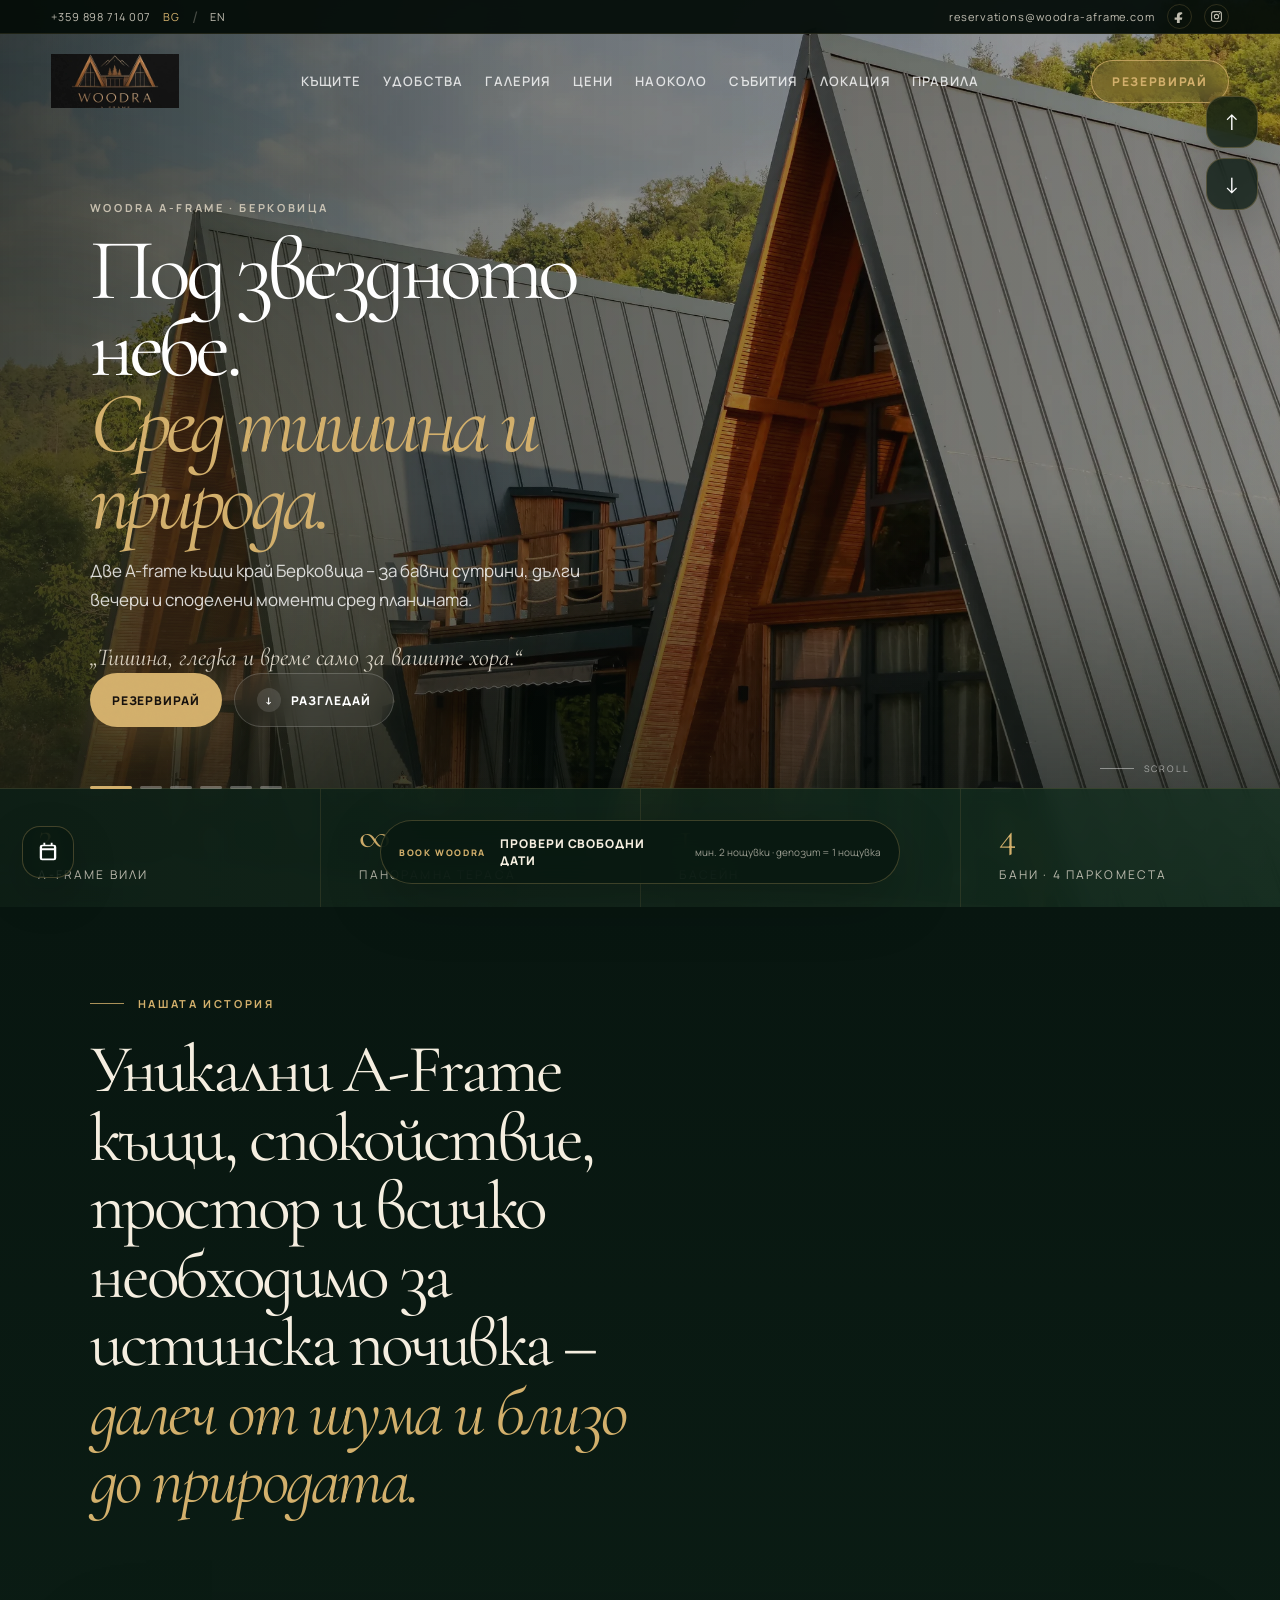
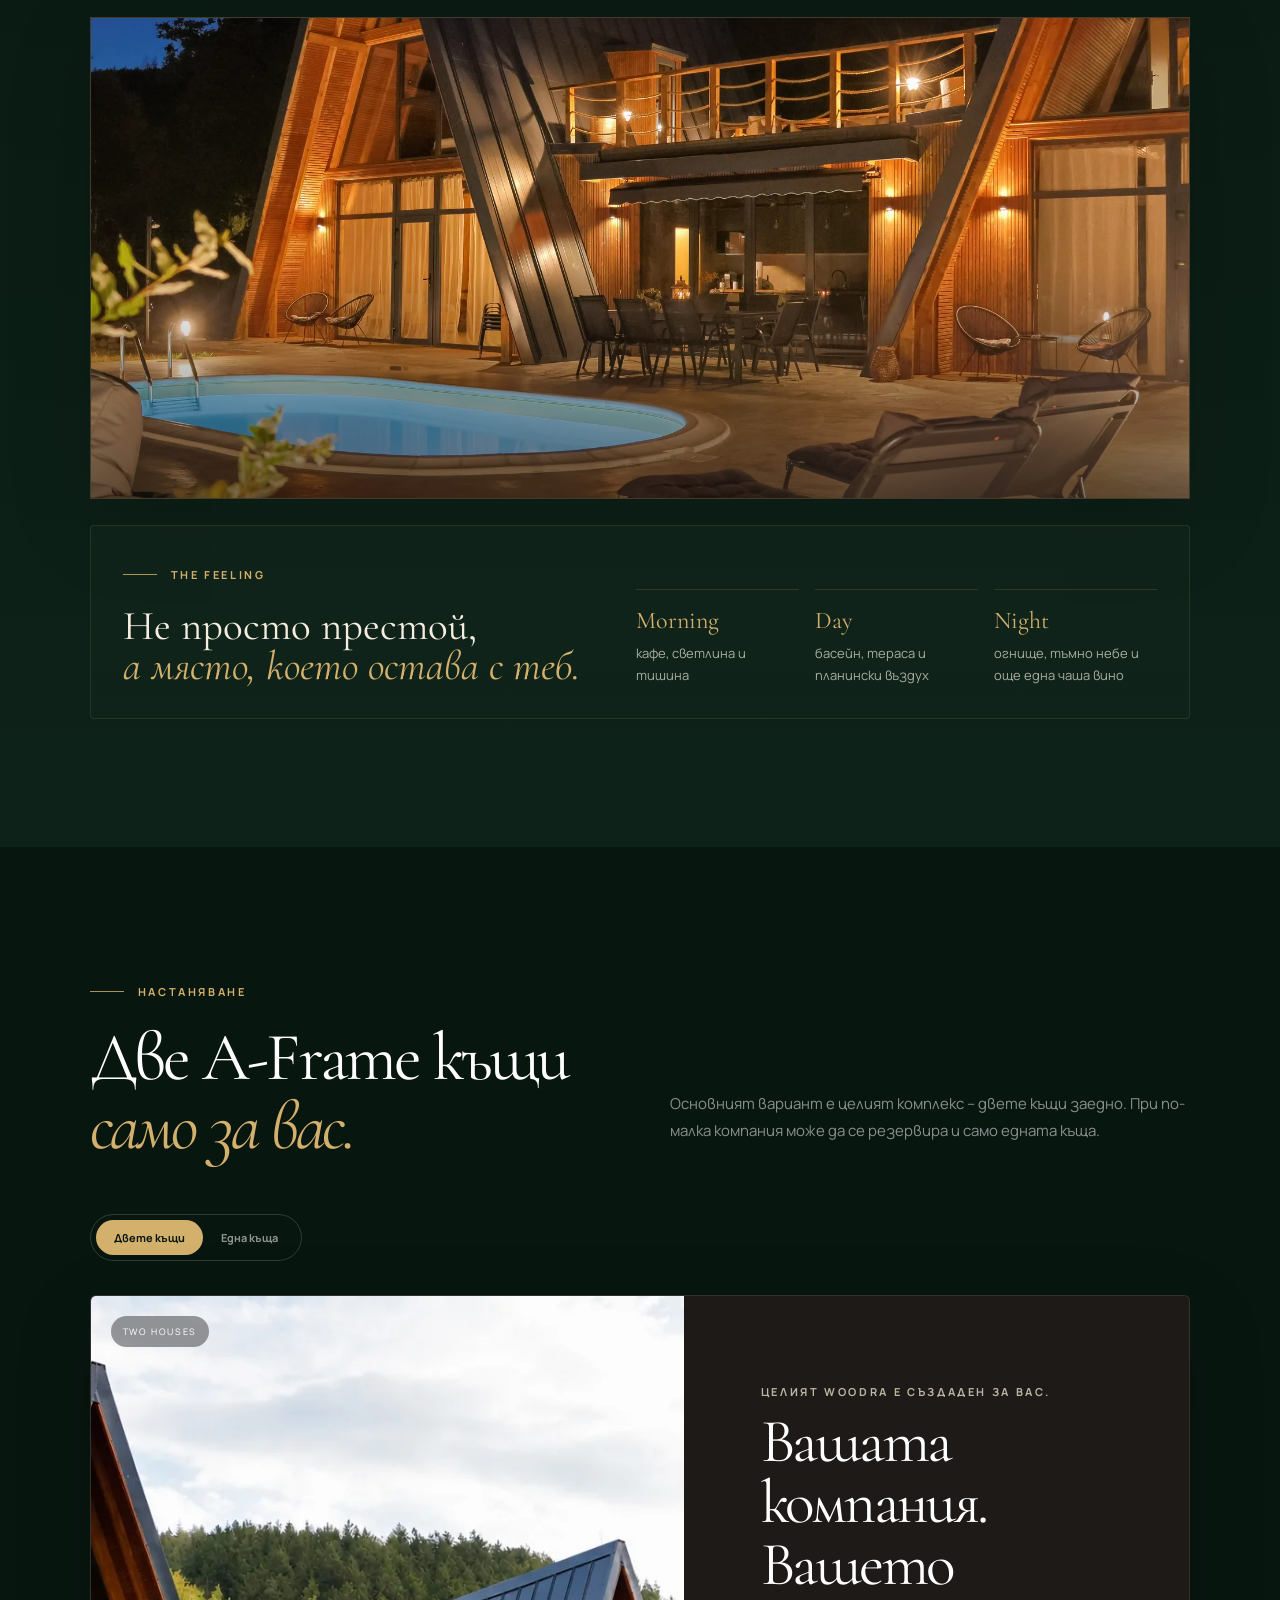
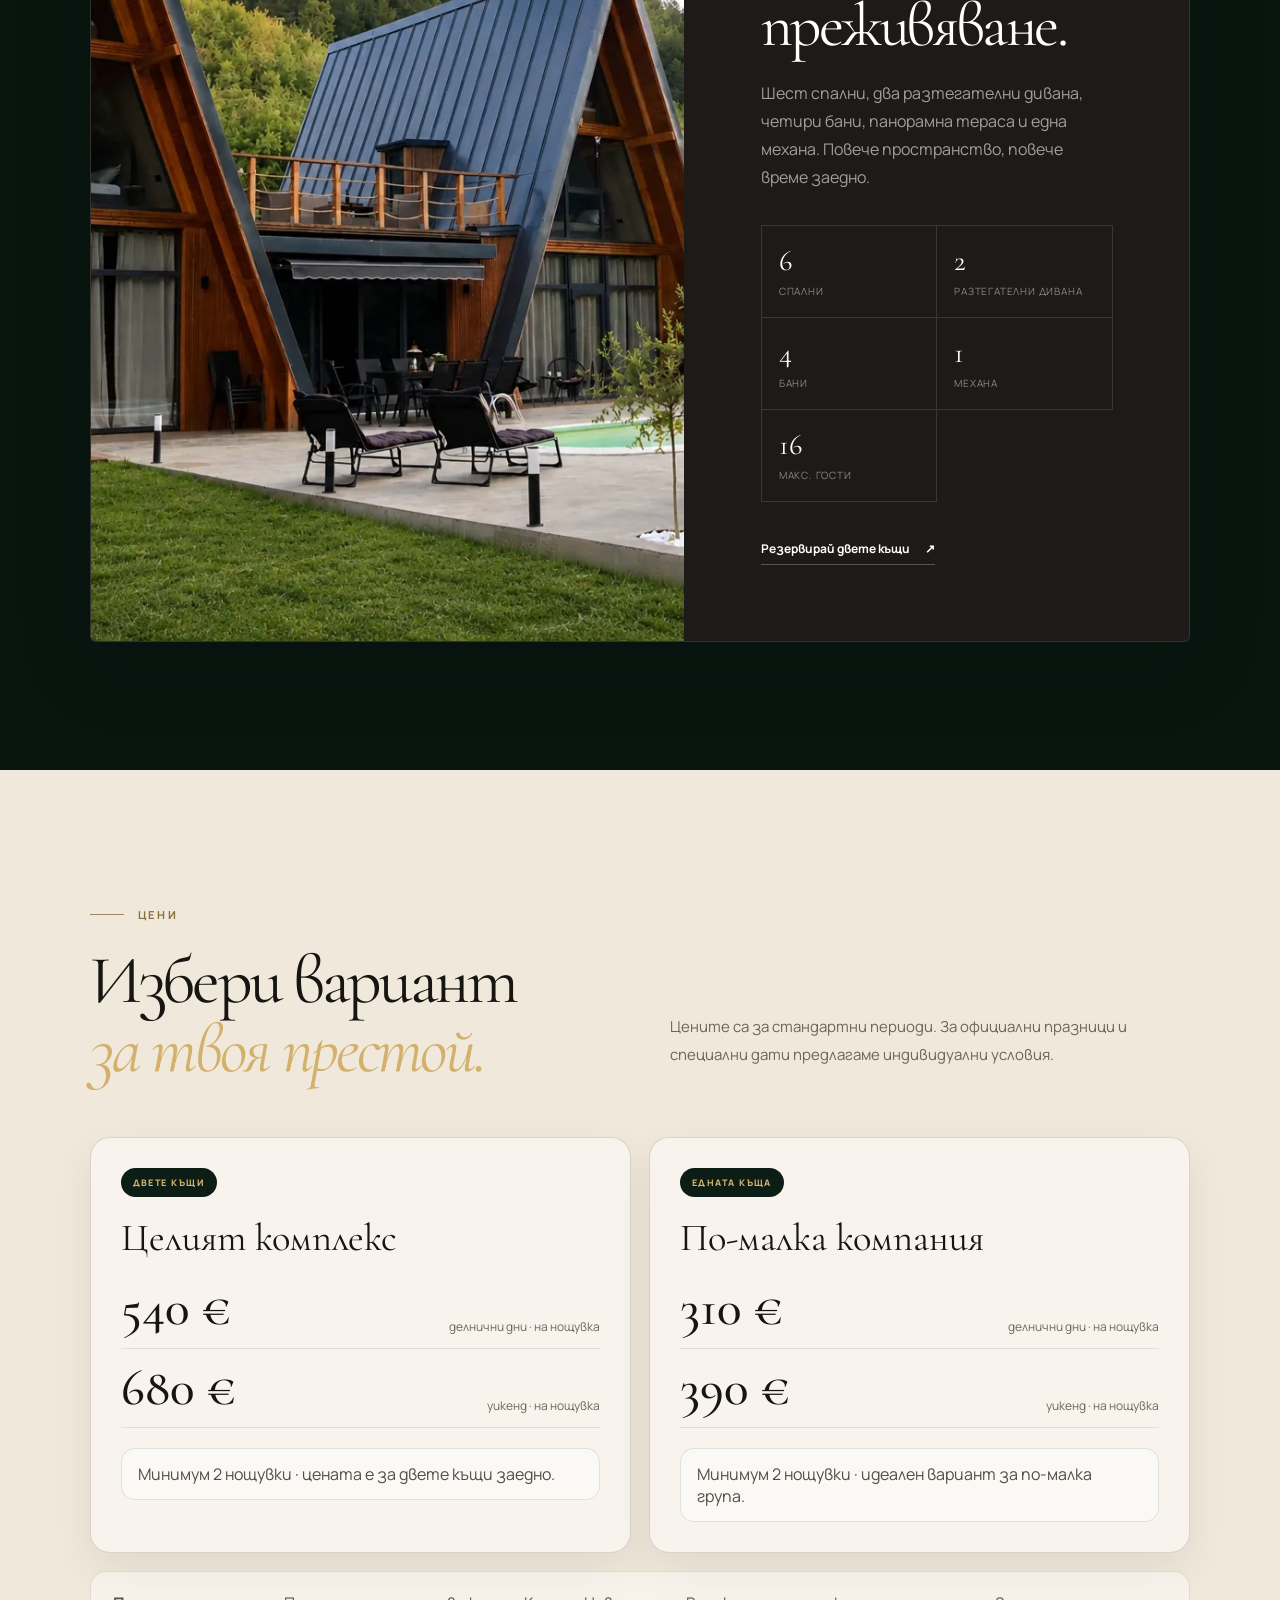
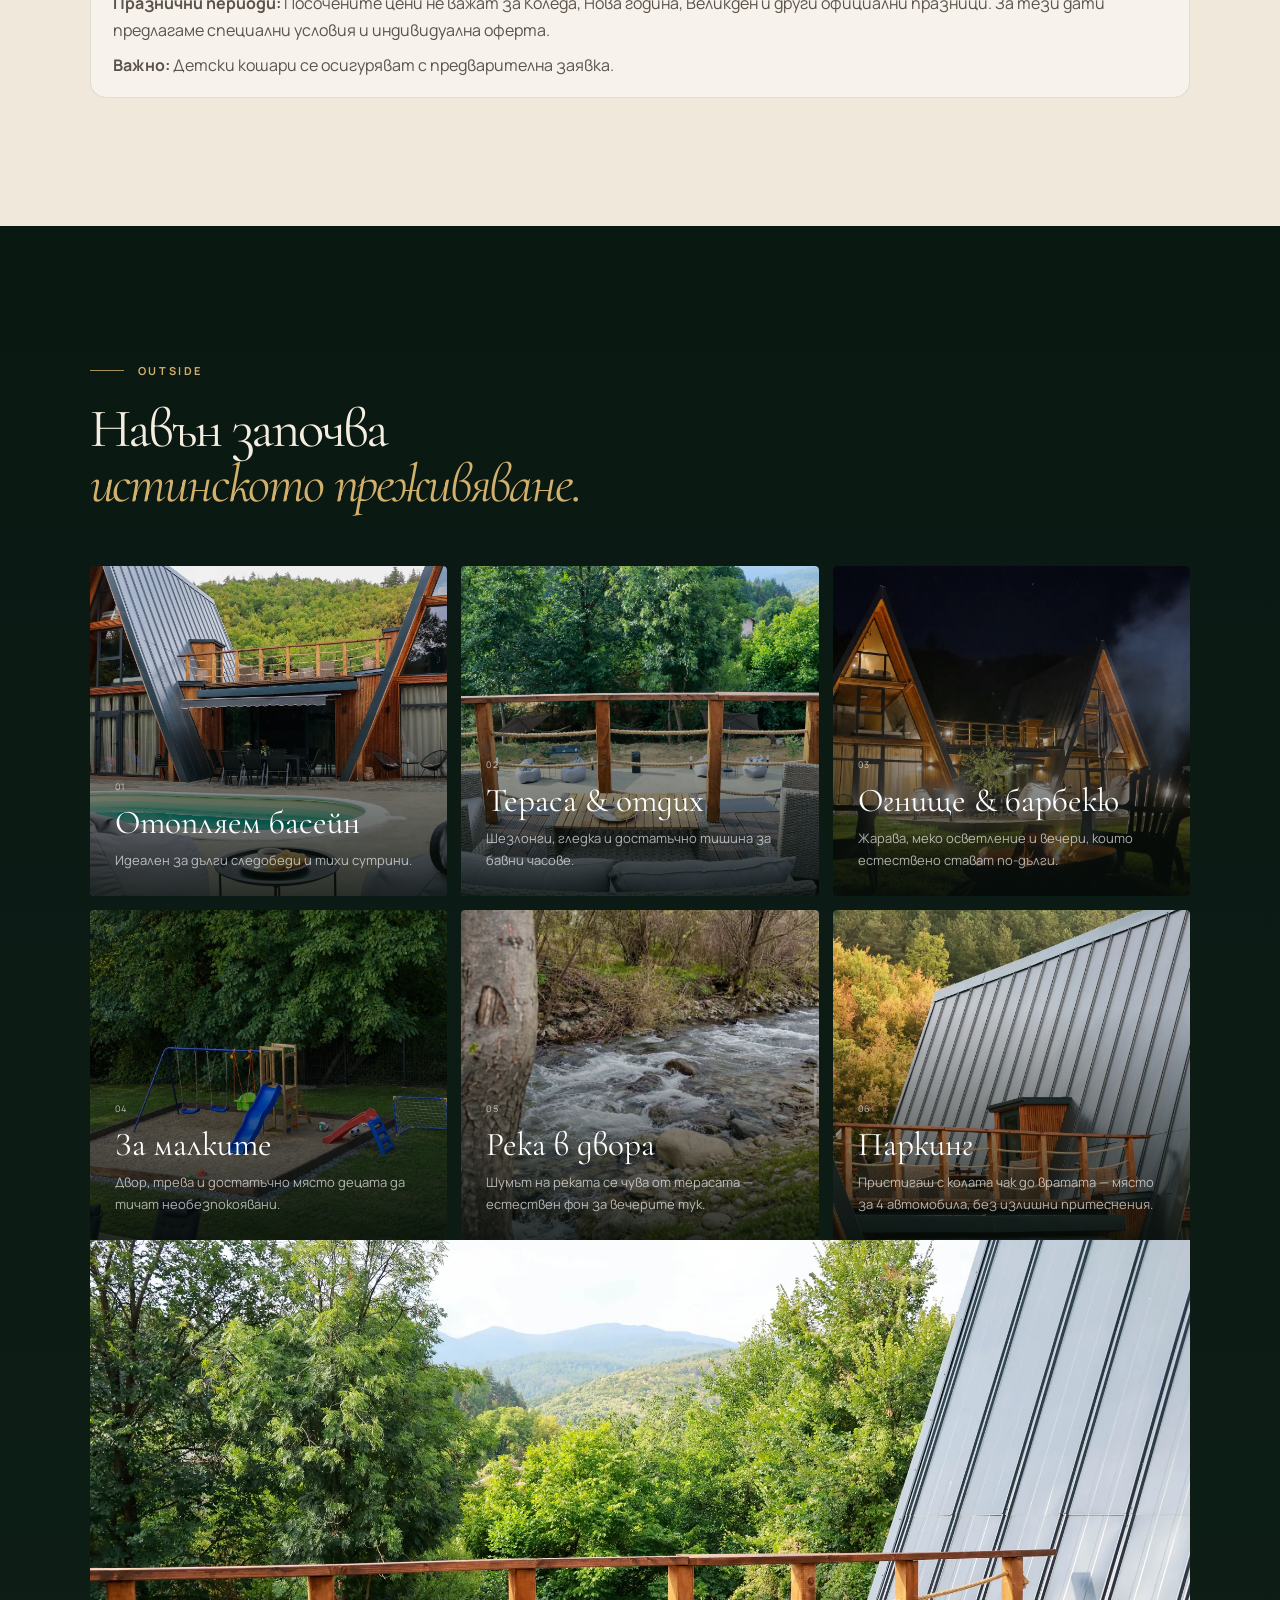
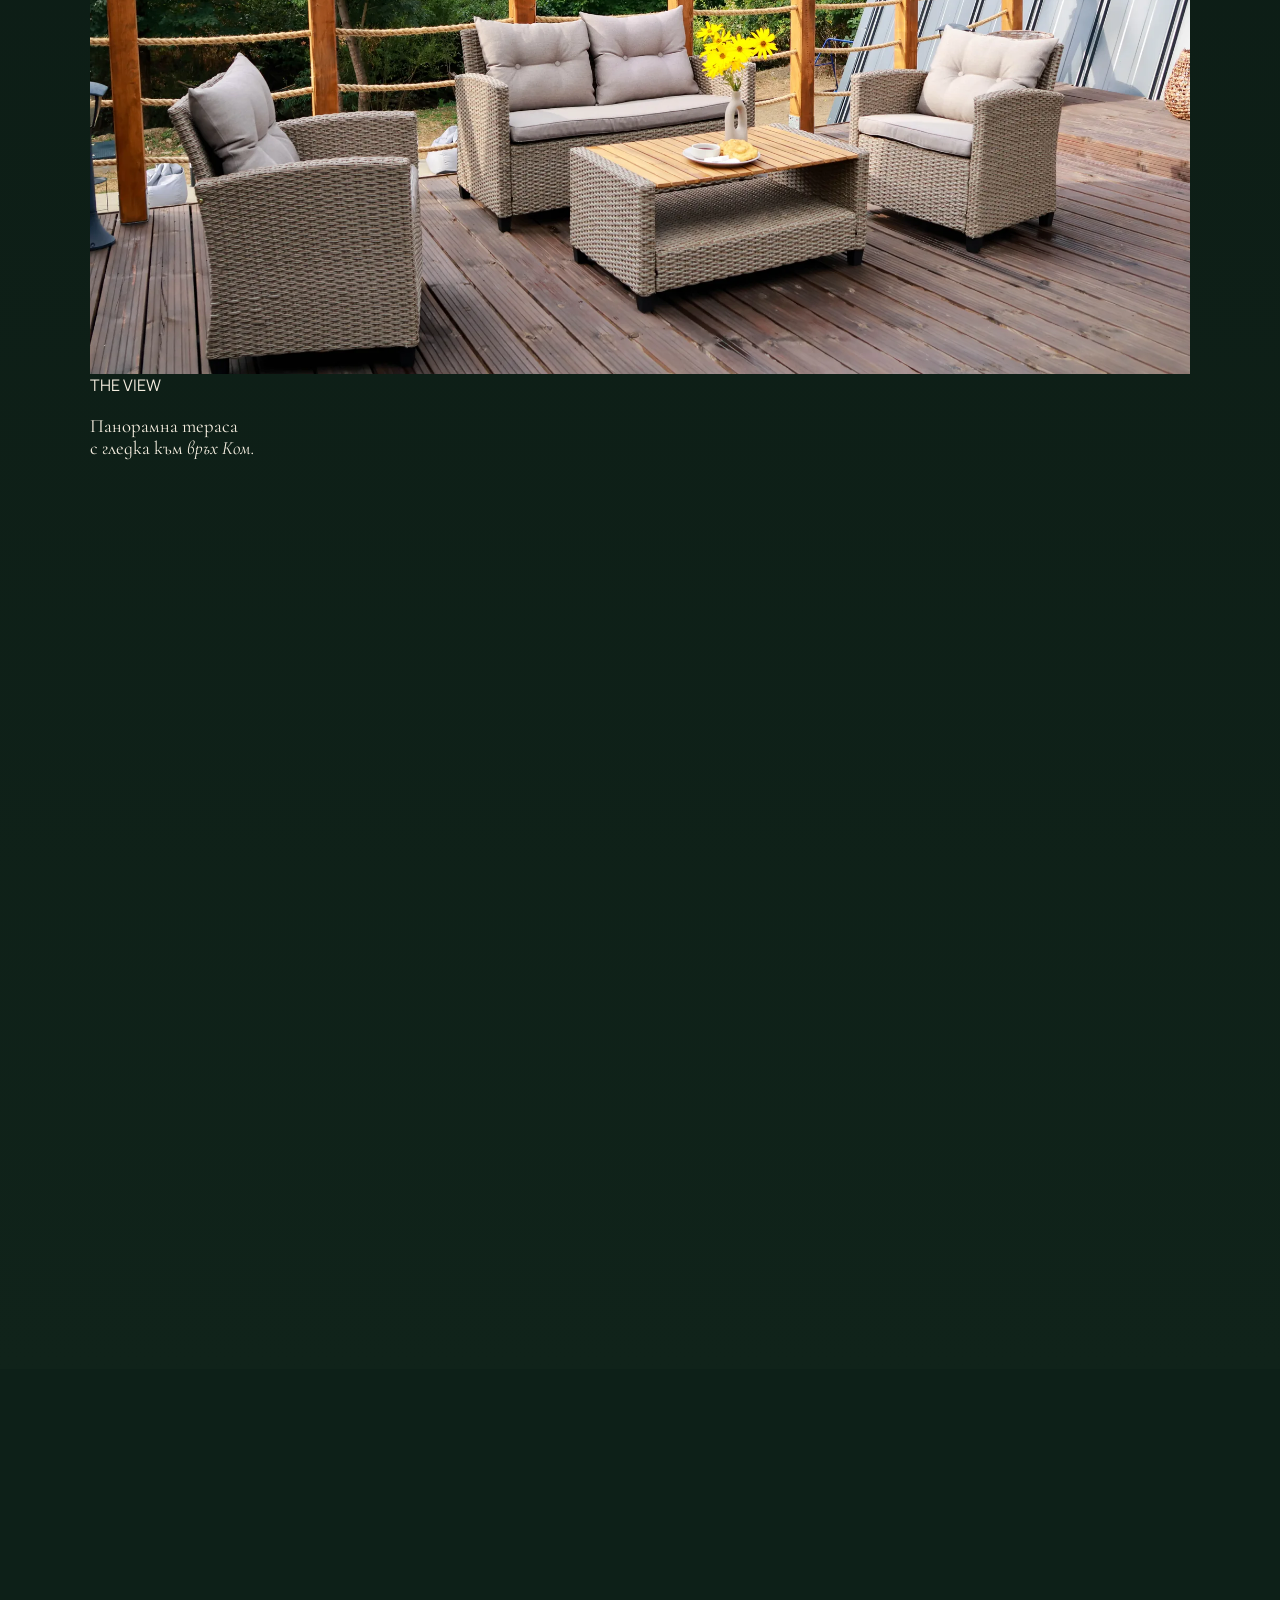
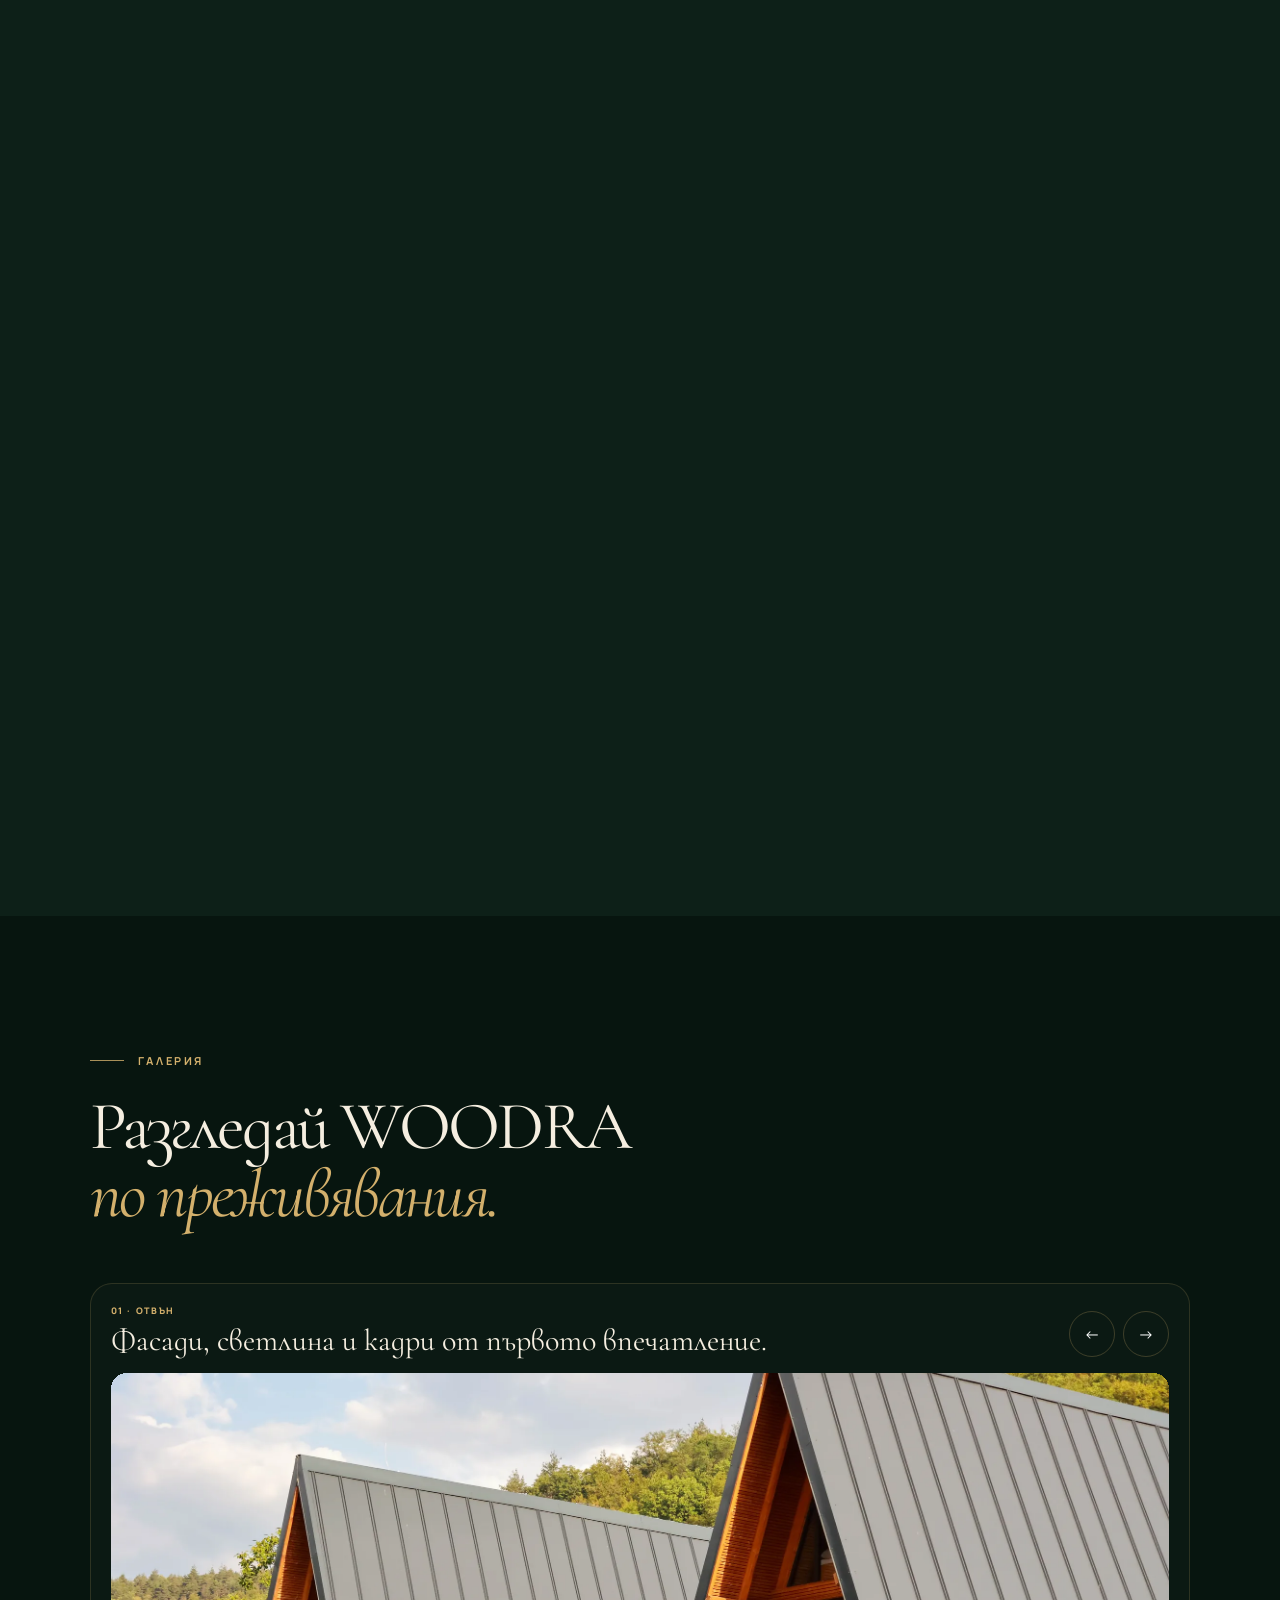
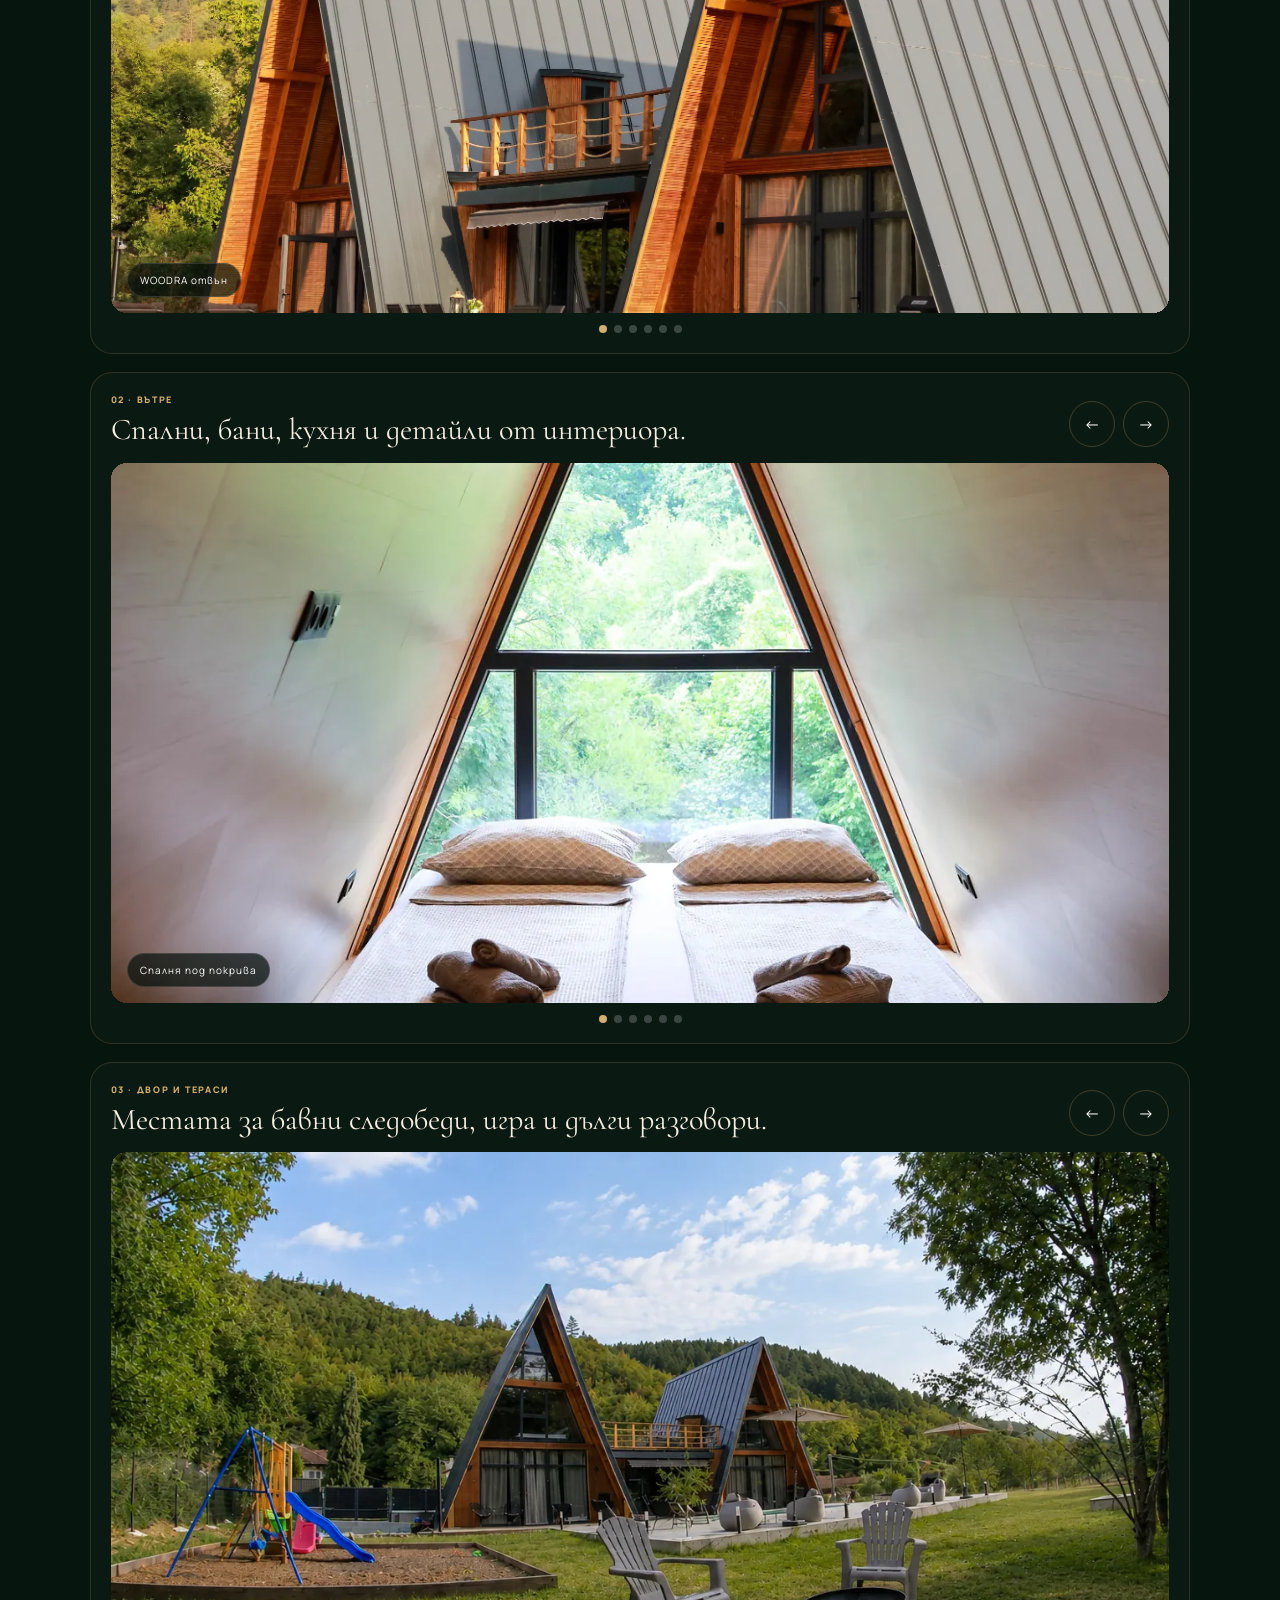
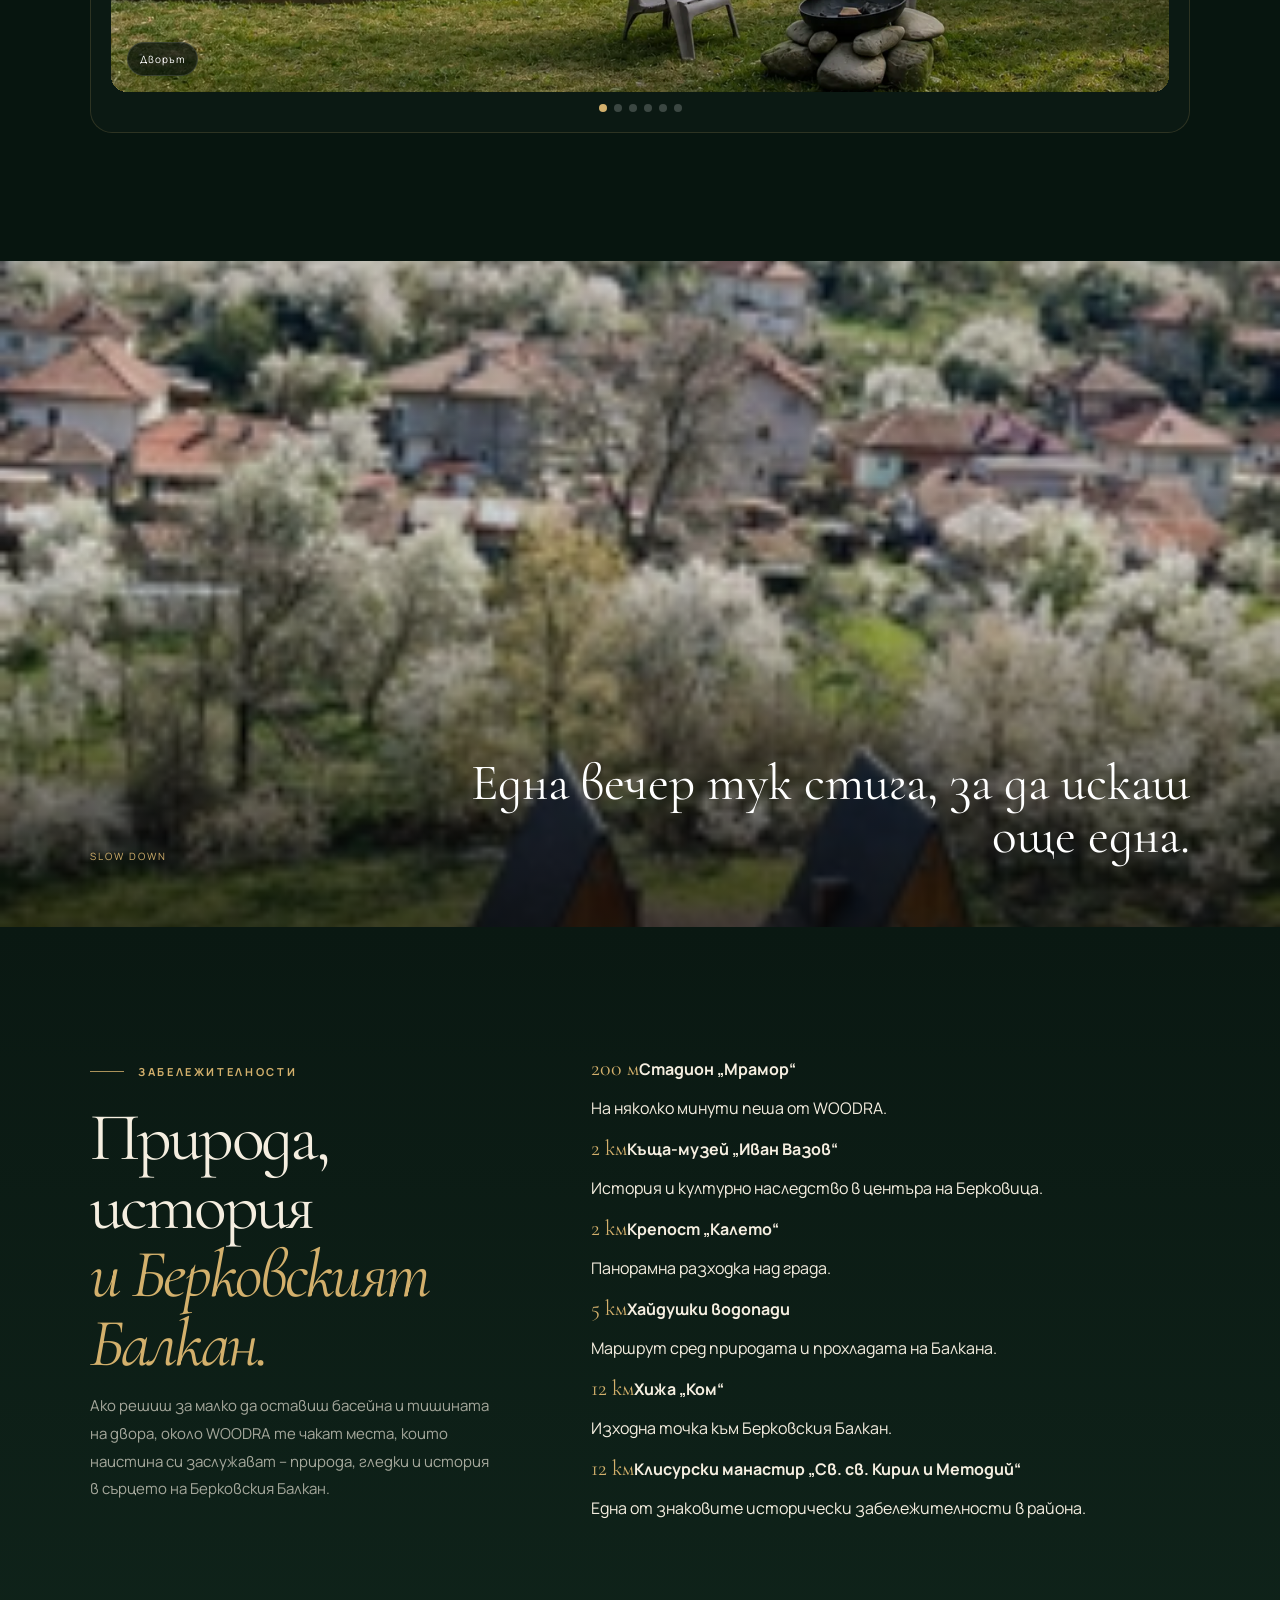
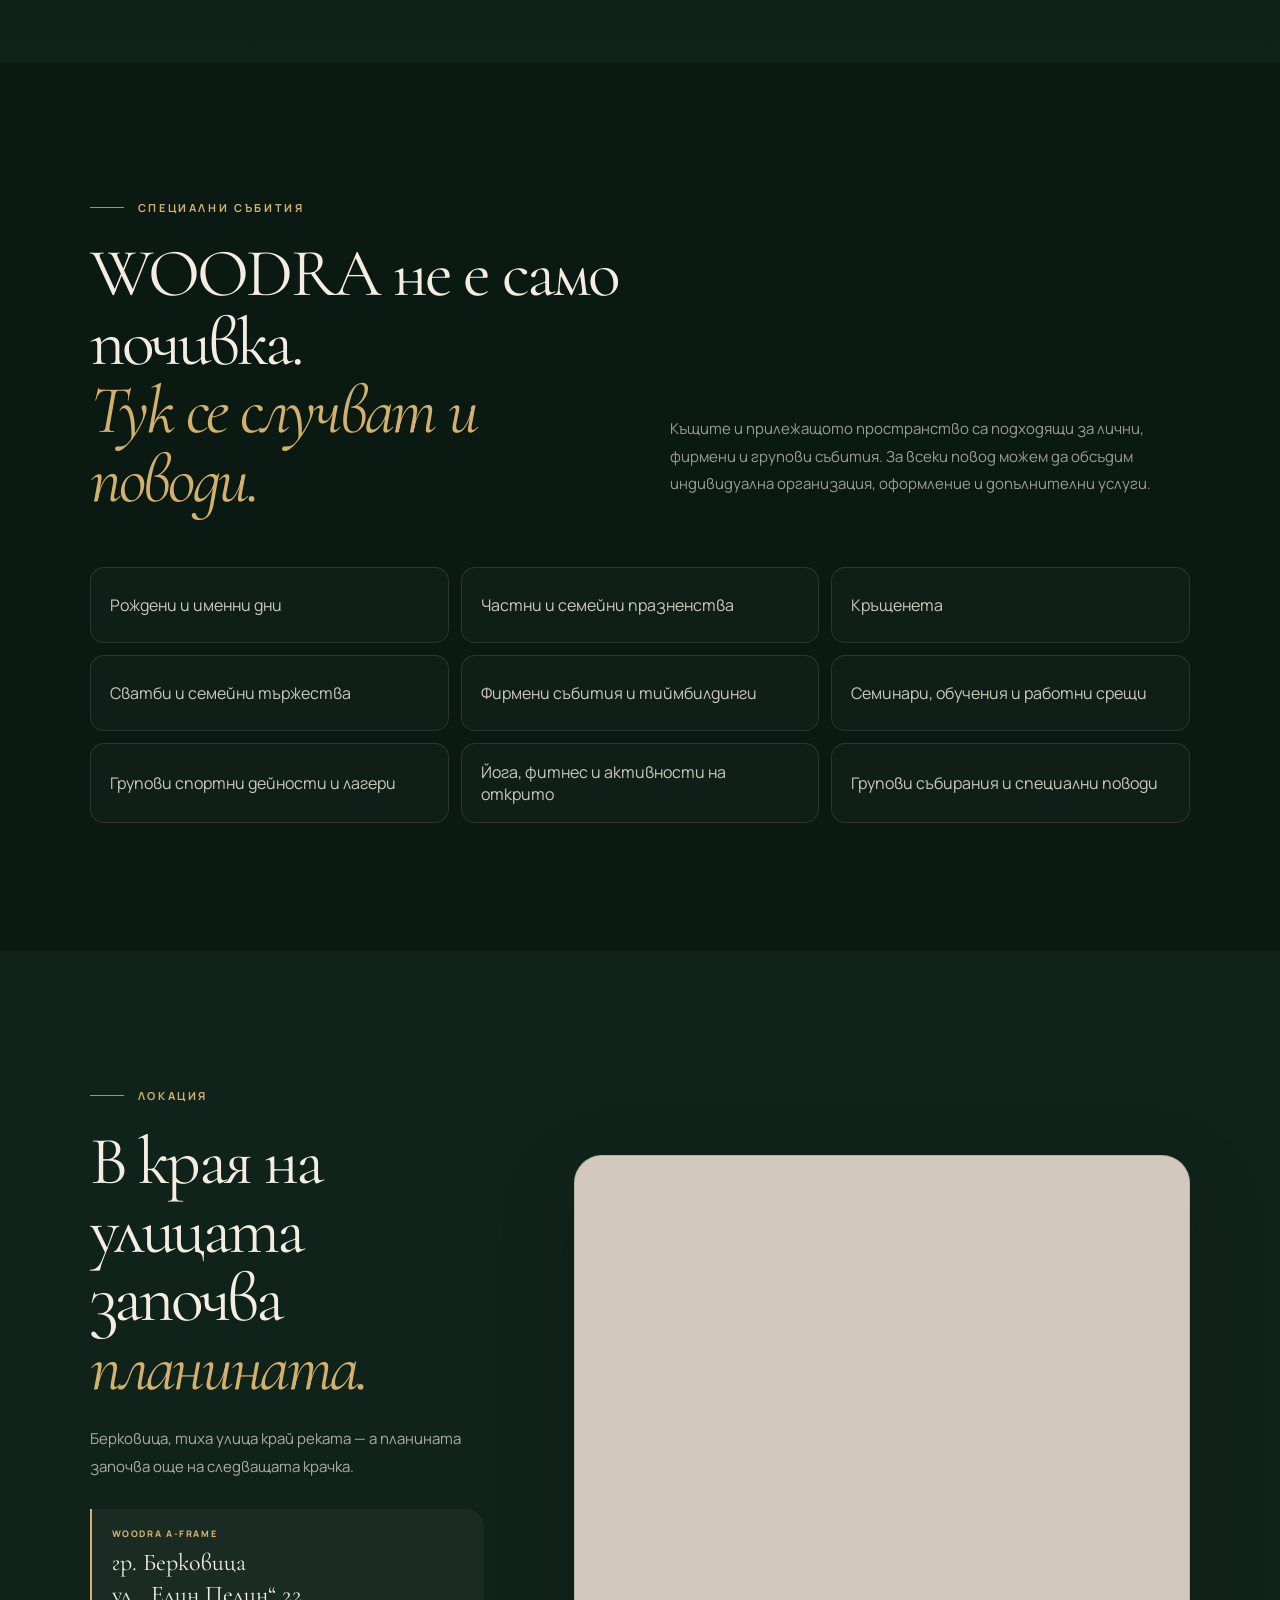
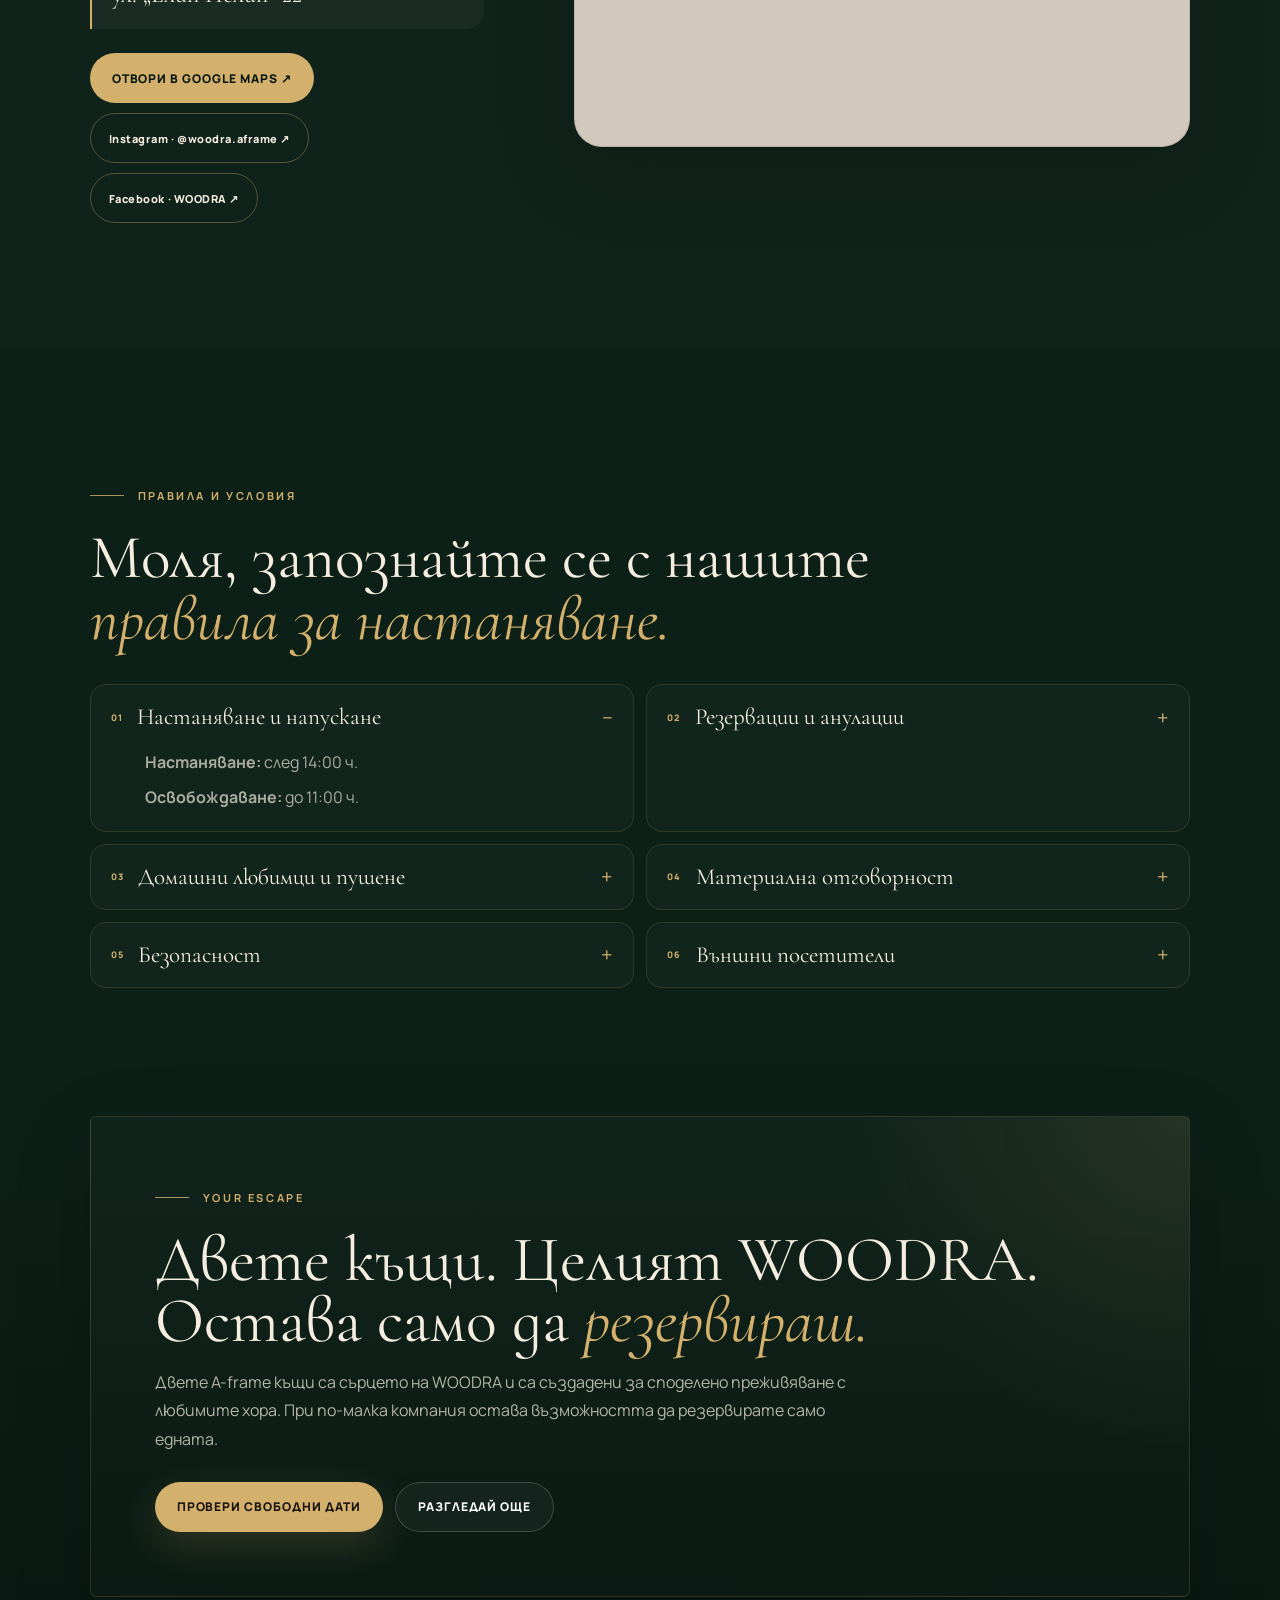
==== index.html @ e20c8172 "Add files via upload" ====
<!doctype html>
<html lang="bg">
<head>
<meta charset="utf-8"/>
<meta content="width=device-width, initial-scale=1" name="viewport"/>
<meta content="#171512" name="theme-color"/>
<meta content="WOODRA A-FRAME – две A-Frame къщи сред природата край Берковица, с отопляем басейн, панорамна тераса, барбекю, огнище и гледка към връх Ком." name="description"/>
<meta content="WOODRA A-FRAME | Берковица" property="og:title"/>
<meta content="Две A-Frame къщи само за вас. Простор, природа и истинска почивка край Берковица." property="og:description"/>
<meta content="og-cover.jpg" property="og:image"/>
<meta content="website" property="og:type"/>
<title>WOODRA A-FRAME | Берковица</title>
<link href="https://fonts.googleapis.com" rel="preconnect"/>
<link crossorigin="" href="https://fonts.gstatic.com" rel="preconnect"/>
<link href="https://fonts.googleapis.com/css2?family=Cormorant+Garamond:ital,wght@0,400;0,500;0,600;1,400;1,500&amp;family=Manrope:wght@400;500;600;700&amp;display=swap" rel="stylesheet"/>
<link href="styles.css" rel="stylesheet"/>
<script defer="" src="config.js"></script>
<script defer="" src="script.js"></script>

</head>
<body>
<div aria-hidden="true" class="scroll-progress"><span></span></div>
<div aria-hidden="true" class="noise"></div>
<div class="top-contact-bar">
<div class="top-contact-left">
<a aria-label="Телефон за връзка" class="top-contact-link" href="tel:+359898714007">+359 898 714 007</a>
<div aria-label="Избор на език" class="language-switch">
<a aria-current="page" class="active" href="index.html" lang="bg">BG</a>
<span>/</span>
<a href="en.html" lang="en">EN</a>
</div>
</div>
<div aria-label="Социални мрежи" class="top-socials">
<a class="top-contact-link top-email-right" href="mailto:reservations@woodra-aframe.com">reservations@woodra-aframe.com</a>
<a aria-label="WOODRA A-FRAME във Facebook" class="top-social-link" href="https://www.facebook.com/share/19hZjLLN1f/?mibextid=wwXIfr" rel="noopener" target="_blank">
<svg aria-hidden="true" viewbox="0 0 24 24"><path d="M14.5 8H17V4.5c-.43-.06-1.91-.18-3.66-.18-3.62 0-6.1 2.21-6.1 6.28V14H3v3.92h4.24V24h5.2v-6.08h4.08L17.17 14h-4.73v-3.01c0-1.13.31-1.9 2.06-1.9V8Z"></path></svg>
</a>
<a aria-label="WOODRA A-FRAME в Instagram" class="top-social-link" href="https://www.instagram.com/woodra.aframe/" rel="noopener" target="_blank">
<svg aria-hidden="true" viewbox="0 0 24 24"><path d="M7 2h10a5 5 0 0 1 5 5v10a5 5 0 0 1-5 5H7a5 5 0 0 1-5-5V7a5 5 0 0 1 5-5Zm0 2a3 3 0 0 0-3 3v10a3 3 0 0 0 3 3h10a3 3 0 0 0 3-3V7a3 3 0 0 0-3-3H7Zm10.5 1.5a1.25 1.25 0 1 1 0 2.5 1.25 1.25 0 0 1 0-2.5ZM12 7a5 5 0 1 1 0 10 5 5 0 0 1 0-10Zm0 2a3 3 0 1 0 0 6 3 3 0 0 0 0-6Z"></path></svg>
</a>
</div>
</div><header class="site-header" id="top">
<a aria-label="WOODRA A-FRAME начало" class="brand" href="#top">
<img alt="WOODRA A-FRAME" src="logo.webp"/>
</a>
<nav aria-label="Главна навигация" class="desktop-nav">
<a href="#houses">Къщите</a>
<a href="#amenities">Удобства</a>
<a href="#gallery">Галерия</a>
<a href="#pricing">Цени</a>
<a href="#around">Наоколо</a>
<a href="#events">Събития</a>
<a href="#location">Локация</a><a href="#rules">Правила</a>
</nav>
<a class="nav-cta" href="#booking">Резервирай</a>
<button aria-expanded="false" aria-label="Отвори меню" class="menu-toggle" type="button">
<span></span><span></span>
</button>
</header>
<div aria-hidden="true" class="mobile-menu">
<a href="#houses">Къщите</a>
<a href="#amenities">Удобства</a>
<a href="#gallery">Галерия</a>
<a href="#pricing">Цени</a>
<a href="#around">Наоколо</a>
<a href="#events">Събития</a>
<a href="#location">Локация</a><a href="#rules">Правила</a>
<a href="https://www.instagram.com/woodra.aframe/" rel="noopener" target="_blank">Instagram ↗</a>
<a href="https://www.facebook.com/share/19hZjLLN1f/?mibextid=wwXIfr" rel="noopener" target="_blank">Facebook ↗</a>
<div class="mobile-contact-mini"><a href="tel:+359898714007">+359 898 714 007</a><a href="mailto:reservations@woodra-aframe.com">reservations@woodra-aframe.com</a><span><a href="index.html">BG</a> / <a href="en.html">EN</a></span></div><a href="#booking">Резервирай</a>
</div>
<div aria-label="Навигация между секциите" class="floating-nav">
<button aria-label="Предишна секция" class="floating-arrow" id="section-prev" type="button">↑</button>
<button aria-label="Следваща секция" class="floating-arrow" id="section-next" type="button">↓</button>
</div>
<div aria-label="Бързи действия" class="floating-actions">
<a aria-label="Резервации и свободни дати" class="floating-fab fab-booking" href="#booking">
<svg aria-hidden="true" viewbox="0 0 24 24"><path d="M7 2h2v2h6V2h2v2h1.5A2.5 2.5 0 0 1 21 6.5v12a2.5 2.5 0 0 1-2.5 2.5h-13A2.5 2.5 0 0 1 3 18.5v-12A2.5 2.5 0 0 1 5.5 4H7V2Zm11.5 8h-13v8.5c0 .39.31.7.7.7h11.6c.39 0 .7-.31.7-.7V10ZM6.2 5.8a.7.7 0 0 0-.7.7V8h13V6.5a.7.7 0 0 0-.7-.7H6.2Z"></path></svg>
</a>
</div>
<a aria-label="Провери свободни дати" class="sticky-booking-cta" href="#booking">
<span class="sticky-booking-kicker">BOOK WOODRA</span>
<strong>Провери свободни дати</strong>
<small>мин. 2 нощувки · депозит = 1 нощувка</small>
</a>
<main>
<section aria-label="WOODRA A-FRAME" class="hero" id="hero">
<div aria-hidden="true" class="hero-slideshow">
<picture class="hero-slide active"><img alt="" fetchpriority="high" src="woodra-hero-01.webp"/></picture>
<picture class="hero-slide"><img alt="" src="woodra-hero-02.webp"/></picture>
<picture class="hero-slide"><img alt="" src="woodra-hero-03.webp"/></picture>
<picture class="hero-slide"><img alt="" src="woodra-hero-04.webp"/></picture>
<picture class="hero-slide"><img alt="" src="woodra-hero-05.webp"/></picture>
<picture class="hero-slide"><img alt="" src="woodra-hero-06.webp"/></picture>
</div>
<div aria-hidden="true" class="hero-slide-dots"><button class="active" type="button"></button><button type="button"></button><button type="button"></button><button type="button"></button><button type="button"></button><button type="button"></button></div>
<div class="hero-shade"></div>
<div aria-hidden="true" class="hero-glow"></div>
<div class="hero-copy reveal">
<p class="eyebrow">WOODRA A-FRAME · БЕРКОВИЦА</p>
<h1>Под звездното небе.<br/><em>Сред тишина и природа.</em></h1>
<p class="hero-lead">Две A-frame къщи край Берковица – за бавни сутрини, дълги вечери и споделени моменти сред планината.</p>
<p class="hero-whisper">„Тишина, гледка и време само за вашите хора.“</p>
<div class="hero-actions">
<a class="button button-primary" href="#booking">Резервирай</a>
<a class="button button-ghost" href="#gallery"><span class="play-dot">↓</span> Разгледай</a>
</div>
<div class="hero-booking-teaser reveal">
<span class="mini-kicker">CHECK AVAILABILITY</span>
<strong>Минимум 2 нощувки.<br/>Депозит = 1 нощувка.</strong>
<p>Минимум 2 нощувки. Депозитът е в размер на 1 нощувка, а след заявка изпращаме банкова сметка и детайли за плащане.</p>
<a href="#booking">Провери свободни дати ↗</a>
</div>
</div>
<div class="hero-meta reveal">
<div><strong>2</strong><span>A-frame вили</span></div>
<div><strong>∞</strong><span>панорамна тераса</span></div>
<div><strong>1</strong><span>басейн</span></div>
<div><strong>4</strong><span>бани · 4 паркоместа</span></div>
</div>
<a aria-label="Продължи надолу" class="scroll-cue" href="#intro"><span></span>SCROLL</a>
</section>
<section class="intro section" id="intro">
<div class="section-kicker reveal">НАШАТА ИСТОРИЯ</div>
<div class="intro-grid intro-grid-single">
<div class="intro-copy reveal">
<h2>Уникални A-Frame къщи, спокойствие, простор и всичко необходимо за истинска почивка – <em>далеч от шума и близо до природата.</em></h2>
</div>
</div>
<div class="cinema-card reveal" data-parallax-card="">
<img alt="WOODRA A-FRAME под звездите" loading="lazy" src="woodra-exterior-night.webp"/>
</div>
<div class="signature-strip reveal">
<div class="signature-copy">
<span class="section-kicker">THE FEELING</span>
<h3>Не просто престой,<br/><em>а място, което остава с теб.</em></h3>
</div>
<div class="signature-points">
<div><strong>Morning</strong><span>кафе, светлина и тишина</span></div>
<div><strong>Day</strong><span>басейн, тераса и планински въздух</span></div>
<div><strong>Night</strong><span>огнище, тъмно небе и още една чаша вино</span></div>
</div>
</div>
</section>
<section class="houses section" id="houses">
<div class="section-head reveal">
<div>
<p class="section-kicker">НАСТАНЯВАНЕ</p>
<h2 class="headline-tight">Две A-Frame къщи <em class="gold">само за вас.</em></h2>
</div>
<p>Основният вариант е целият комплекс – двете къщи заедно. При по-малка компания може да се резервира и само едната къща.</p>
</div>
<div aria-label="Избор на вариант" class="house-switch reveal" role="tablist">
<button aria-selected="true" class="active" data-house="both" role="tab" type="button">Двете къщи</button>
<button aria-selected="false" data-house="one" role="tab" type="button">Една къща</button>
</div>
<div class="house-experience reveal" data-view="both" id="house-experience">
<div class="house-photo">
<img alt="Двете A-frame къщи WOODRA" id="house-image" loading="lazy" src="woodra-houses-both.webp"/>
<div class="photo-chip" id="house-chip">TWO HOUSES</div>
</div>
<div class="house-details">
<p class="eyebrow" id="house-eyebrow">ЦЕЛИЯТ WOODRA Е СЪЗДАДЕН ЗА ВАС.</p>
<h3 id="house-title">Вашата компания.<br/>Вашето преживяване.</h3>
<p id="house-description">Шест спални, два разтегателни дивана, четири бани, панорамна тераса и една механа. Повече пространство, повече време заедно.</p>
<div class="spec-grid" id="house-specs">
<div><strong>6</strong><span>спални</span></div>
<div><strong>2</strong><span>разтегателни дивана</span></div>
<div><strong>4</strong><span>бани</span></div>
<div><strong>1</strong><span>механа</span></div>
<div><strong>16</strong><span>макс. гости</span></div>

</div>
<a class="text-link" href="#booking">Резервирай двете къщи <span>↗</span></a>
</div>
</div>
</section>

<section class="pricing section" id="pricing">
<div class="section-head reveal">
<div>
<p class="section-kicker">ЦЕНИ</p>
<h2>Избери вариант<br/><em>за твоя престой.</em></h2>
</div>
<p>Цените са за стандартни периоди. За официални празници и специални дати предлагаме индивидуални условия.</p>
</div>
<div class="pricing-grid">
<article class="pricing-card reveal">
<span class="pricing-label">ДВЕТЕ КЪЩИ</span>
<h3>Целият комплекс</h3>
<div class="price-lines">
<div><strong>540 €</strong><span>делнични дни · на нощувка</span></div>
<div><strong>680 €</strong><span>уикенд · на нощувка</span></div>
</div>
<div class="pricing-note">Минимум 2 нощувки · цената е за двете къщи заедно.</div>
</article>
<article class="pricing-card reveal">
<span class="pricing-label">ЕДНАТА КЪЩА</span>
<h3>По-малка компания</h3>
<div class="price-lines">
<div><strong>310 €</strong><span>делнични дни · на нощувка</span></div>
<div><strong>390 €</strong><span>уикенд · на нощувка</span></div>
</div>
<div class="pricing-note">Минимум 2 нощувки · идеален вариант за по-малка група.</div>
</article>
</div>
<div class="pricing-extra reveal">
<p><strong>Празнични периоди:</strong> Посочените цени не важат за Коледа, Нова година, Великден и други официални празници. За тези дати предлагаме специални условия и индивидуална оферта.</p>
<p><strong>Важно:</strong> Детски кошари се осигуряват с предварителна заявка.</p>
</div>
</section>

<section class="amenities section" id="amenities">
<div class="section-head reveal">
<div>
<p class="section-kicker">OUTSIDE</p>
<h2>Навън започва<br/><em>истинското преживяване.</em></h2>
</div>
</div>
<div class="amenity-grid">
<article class="amenity-card amenity-card-large reveal">
<img alt="Отопляем басейн при WOODRA" loading="lazy" src="woodra-pool.webp"/>
<div class="amenity-content">
<span>01</span>
<h3>Отопляем басейн</h3>
<p>Идеален за дълги следобеди и тихи сутрини.</p>
</div>
</article>
<article class="amenity-card reveal">
<img alt="Кът за отдих на терасата" loading="lazy" src="woodra-terrace.webp"/>
<div class="amenity-content">
<span>02</span>
<h3>Тераса &amp; отдих</h3>
<p>Шезлонги, гледка и достатъчно тишина за бавни часове.</p>
</div>
</article>
<article class="amenity-card reveal">
<img alt="Барбекю с гледка към планината" loading="lazy" src="woodra-fire.webp"/>
<div class="amenity-content">
<span>03</span>
<h3>Огнище &amp; барбекю</h3>
<p>Жарава, меко осветление и вечери, които естествено стават по-дълги.</p>
</div>
</article>
<article class="amenity-card reveal">
<img alt="Детска площадка в двора на WOODRA" loading="lazy" src="woodra-kids.webp"/>
<div class="amenity-content">
<span>04</span>
<h3>За малките</h3>
<p>Двор, трева и достатъчно място децата да тичат необезпокоявани.</p>
</div>
</article>
<article class="amenity-card reveal"><img alt="Реката в двора на WOODRA" loading="lazy" src="IMG_0176.jpg"/>

<div class="amenity-content">
<span>05</span>
<h3>Река в двора</h3>
<p>Шумът на реката се чува от терасата — естествен фон за вечерите тук.</p>
</div>
</article>
<article class="amenity-card reveal">
<img alt="Достъп и паркинг при WOODRA" loading="lazy" src="woodra-parking.webp"/>
<div class="amenity-content">
<span>06</span>
<h3>Паркинг</h3>
<p>Пристигаш с колата чак до вратата — място за 4 автомобила, без излишни притеснения.</p>
</div>
</article>
</div>
<article class="panorama-feature reveal">
<img alt="Панорамна тераса с гледка към връх Ком" loading="lazy" src="woodra-terrace-wide.webp"/>
<div class="panorama-overlay"></div>
<div class="panorama-copy"><span>THE VIEW</span><h3>Панорамна тераса<br/>с гледка към <em>връх Ком.</em></h3></div>
</article>
<div class="breakfast-card breakfast-card-photo reveal"><div class="breakfast-photo"><img alt="Традиционна закуска в WOODRA с гледка към планината" loading="lazy" src="woodra-breakfast.webp"/></div><div class="breakfast-body"><div class="breakfast-card-head"><span class="breakfast-icon">☕</span><div><span class="breakfast-eyebrow">ПО ЗАЯВКА</span><strong>Традиционна българска закуска</strong><p>Домашно начало на деня с гледка към Балкана.</p></div><div class="breakfast-price"><strong>12 €</strong><span>на човек</span></div></div><div class="breakfast-options"><div><span>01</span><p>Мекици с домашно сладко и сирене</p></div><div><span>02</span><p>Домашна баница със сирене</p></div><div><span>03</span><p>Пържени филийки с домашно сладко и сирене</p></div></div><a href="#booking">Добави към престоя →</a></div></div>
</section>
<section class="interior section">
<div class="interior-grid">
<div class="interior-tall reveal">
<img alt="Спалня под A-frame покрива" loading="lazy" src="woodra-interior-main.webp"/>
</div>
<div class="interior-copy reveal">
<p class="section-kicker">INSIDE</p>
<h2>Дърво. Светлина.<br/>Прозорци към <em>гората.</em></h2>
<p>Топъл, чист и спокоен интериор — така че гледката да остане главният герой.</p>
</div>
<div class="interior-slider-shell reveal">
<button aria-label="Предишна снимка" class="interior-nav prev" type="button">←</button>
<div class="interior-slider" id="interior-slider">
<div class="interior-slide active"><img alt="Спалня в WOODRA" loading="lazy" src="woodra-interior-bed1.webp"/></div>
<div class="interior-slide"><img alt="Втора спалня в WOODRA" loading="lazy" src="woodra-interior-bed2.webp"/></div>
<div class="interior-slide"><img alt="Баня с дървени детайли" loading="lazy" src="woodra-interior-bath1.webp"/></div>
<div class="interior-slide"><img alt="Баня с каменна мивка" loading="lazy" src="woodra-interior-bath2.webp"/></div>
<div class="interior-slide"><img alt="Трапезария в WOODRA" loading="lazy" src="woodra-interior-dining.webp"/></div>
<div class="interior-slide"><img alt="Кухня в WOODRA" loading="lazy" src="woodra-interior-kitchen.webp"/></div>
</div>
<button aria-label="Следваща снимка" class="interior-nav next" type="button">→</button>
<div class="interior-dots" id="interior-dots"></div>
</div>
</div>
</section>

<section class="gallery section" id="gallery">
<div class="section-head reveal">
<div>
<p class="section-kicker">ГАЛЕРИЯ</p>
<h2>Разгледай WOODRA<br/><em>по преживявания.</em></h2>
</div>
<p>Подредихме кадрите в няколко отделни слайдшоута – отвън, вътре и около къщите.</p>
</div>

<div class="showcase-block reveal" data-slider>
  <div class="showcase-head">
    <div>
      <span class="showcase-kicker">01 · ОТВЪН</span>
      <h3>Фасади, светлина и кадри от първото впечатление.</h3>
    </div>
    <div class="showcase-nav"><button type="button" class="showcase-arrow prev" aria-label="Предишна снимка">←</button><button type="button" class="showcase-arrow next" aria-label="Следваща снимка">→</button></div>
  </div>
  <div class="showcase-viewport"><div class="showcase-track">
    <button type="button" class="showcase-slide active" data-lightbox="woodra-hero-01.webp"><img src="woodra-hero-01.webp" alt="Двете къщи през деня" loading="lazy"/><span>WOODRA отвън</span></button>
    <button type="button" class="showcase-slide" data-lightbox="woodra-houses-both.webp"><img src="woodra-houses-both.webp" alt="Двете A-frame къщи" loading="lazy"/><span>Двете къщи</span></button>
    <button type="button" class="showcase-slide" data-lightbox="woodra-house-one.webp"><img src="woodra-house-one.webp" alt="Фасадата и външният кът" loading="lazy"/><span>Фасада и външен кът</span></button>
    <button type="button" class="showcase-slide" data-lightbox="woodra-pool.webp"><img src="woodra-pool.webp" alt="Басейнът пред къщите" loading="lazy"/><span>Басейнът отпред</span></button>
    <button type="button" class="showcase-slide" data-lightbox="woodra-hero-02.webp"><img src="woodra-hero-02.webp" alt="WOODRA вечер" loading="lazy"/><span>Вечерна атмосфера</span></button>
    <button type="button" class="showcase-slide" data-lightbox="woodra-exterior-night2.webp"><img src="woodra-exterior-night2.webp" alt="Басейнът вечер" loading="lazy"/><span>Басейнът вечер</span></button>
  </div></div>
  <div class="showcase-dots"></div>
</div>

<div class="showcase-block reveal" data-slider>
  <div class="showcase-head">
    <div>
      <span class="showcase-kicker">02 · ВЪТРЕ</span>
      <h3>Спални, бани, кухня и детайли от интериора.</h3>
    </div>
    <div class="showcase-nav"><button type="button" class="showcase-arrow prev" aria-label="Предишна снимка">←</button><button type="button" class="showcase-arrow next" aria-label="Следваща снимка">→</button></div>
  </div>
  <div class="showcase-viewport"><div class="showcase-track">
    <button type="button" class="showcase-slide active" data-lightbox="woodra-interior-main.webp"><img src="woodra-interior-main.webp" alt="Спалня под A-frame покрива" loading="lazy"/><span>Спалня под покрива</span></button>
    <button type="button" class="showcase-slide" data-lightbox="woodra-interior-bed2.webp"><img src="woodra-interior-bed2.webp" alt="Модерна спалня" loading="lazy"/><span>Модерна спалня</span></button>
    <button type="button" class="showcase-slide" data-lightbox="woodra-interior-bath1.webp"><img src="woodra-interior-bath1.webp" alt="Баня и душ" loading="lazy"/><span>Баня и душ</span></button>
    <button type="button" class="showcase-slide" data-lightbox="woodra-interior-bath2.webp"><img src="woodra-interior-bath2.webp" alt="Баня с каменна мивка" loading="lazy"/><span>Каменна мивка</span></button>
    <button type="button" class="showcase-slide" data-lightbox="woodra-interior-dining.webp"><img src="woodra-interior-dining.webp" alt="Механа и трапезария" loading="lazy"/><span>Механа и трапезария</span></button>
    <button type="button" class="showcase-slide" data-lightbox="woodra-interior-kitchen.webp"><img src="woodra-interior-kitchen.webp" alt="Кухня" loading="lazy"/><span>Кухня</span></button>
  </div></div>
  <div class="showcase-dots"></div>
</div>

<div class="showcase-block reveal" data-slider>
  <div class="showcase-head">
    <div>
      <span class="showcase-kicker">03 · ДВОР И ТЕРАСИ</span>
      <h3>Местата за бавни следобеди, игра и дълги разговори.</h3>
    </div>
    <div class="showcase-nav"><button type="button" class="showcase-arrow prev" aria-label="Предишна снимка">←</button><button type="button" class="showcase-arrow next" aria-label="Следваща снимка">→</button></div>
  </div>
  <div class="showcase-viewport"><div class="showcase-track">
    <button type="button" class="showcase-slide active" data-lightbox="woodra-hero-03.webp"><img src="woodra-hero-03.webp" alt="Дворът на WOODRA" loading="lazy"/><span>Дворът</span></button>
    <button type="button" class="showcase-slide" data-lightbox="woodra-terrace.webp"><img src="woodra-terrace.webp" alt="Тераса с гледка" loading="lazy"/><span>Тераса с гледка</span></button>
    <button type="button" class="showcase-slide" data-lightbox="woodra-terrace-2.webp"><img src="woodra-terrace-2.webp" alt="Кът за отдих" loading="lazy"/><span>Кът за отдих</span></button>
    <button type="button" class="showcase-slide" data-lightbox="woodra-pool-top.webp"><img src="woodra-pool-top.webp" alt="Гледка към басейна" loading="lazy"/><span>Край басейна</span></button>
    <button type="button" class="showcase-slide" data-lightbox="woodra-kids.webp"><img src="woodra-kids.webp" alt="Детски кът" loading="lazy"/><span>Място за игри</span></button>
    <button type="button" class="showcase-slide" data-lightbox="woodra-terrace-3.webp"><img src="woodra-terrace-3.webp" alt="Терасен детайл" loading="lazy"/><span>Терасен детайл</span></button>
  </div></div>
  <div class="showcase-dots"></div>
</div>
</section>

<section aria-label="WOODRA атмосфера" class="film-strip">
<video autoplay="" loop="" muted="" playsinline="" poster="aerial.webp" preload="metadata">
<source src="woodra-01.mp4" type="video/mp4"/>
</video>
<div class="film-strip-overlay"></div>
<div class="film-strip-copy reveal">
<span>SLOW DOWN</span>
<strong>Една вечер тук стига, за да искаш още една.</strong>
</div>
</section>
<section class="around section" id="around">
<div class="around-intro reveal">
<p class="section-kicker">ЗАБЕЛЕЖИТЕЛНОСТИ</p>
<h2>Природа, история<br/><em>и Берковският Балкан.</em></h2>
<p>Ако решиш за малко да оставиш басейна и тишината на двора, около WOODRA те чакат места, които наистина си заслужават – природа, гледки и история в сърцето на Берковския Балкан.</p>
</div>
<div class="places-grid">
<article class="place-card reveal"><span class="place-distance">200 м</span><strong>Стадион „Мрамор“</strong><p>На няколко минути пеша от WOODRA.</p></article>
<article class="place-card reveal"><span class="place-distance">2 км</span><strong>Къща-музей „Иван Вазов“</strong><p>История и културно наследство в центъра на Берковица.</p></article>
<article class="place-card reveal"><span class="place-distance">2 км</span><strong>Крепост „Калето“</strong><p>Панорамна разходка над града.</p></article>
<article class="place-card reveal"><span class="place-distance">5 км</span><strong>Хайдушки водопади</strong><p>Маршрут сред природата и прохладата на Балкана.</p></article>
<article class="place-card reveal"><span class="place-distance">12 км</span><strong>Хижа „Ком“</strong><p>Изходна точка към Берковския Балкан.</p></article>
<article class="place-card reveal"><span class="place-distance">12 км</span><strong>Клисурски манастир „Св. св. Кирил и Методий“</strong><p>Една от знаковите исторически забележителности в района.</p></article>
</div>
</section>

<section class="events section" id="events">
<div class="section-head reveal">
<div>
<p class="section-kicker">СПЕЦИАЛНИ СЪБИТИЯ</p>
<h2>WOODRA не е само почивка.<br/><em>Тук се случват и поводи.</em></h2>
</div>
<p>Къщите и прилежащото пространство са подходящи за лични, фирмени и групови събития. За всеки повод можем да обсъдим индивидуална организация, оформление и допълнителни услуги.</p>
</div>
<div class="events-grid">
<article class="event-chip reveal">Рождени и именни дни</article>
<article class="event-chip reveal">Частни и семейни празненства</article>
<article class="event-chip reveal">Кръщенета</article>
<article class="event-chip reveal">Сватби и семейни тържества</article>
<article class="event-chip reveal">Фирмени събития и тиймбилдинги</article>
<article class="event-chip reveal">Семинари, обучения и работни срещи</article>
<article class="event-chip reveal">Групови спортни дейности и лагери</article>
<article class="event-chip reveal">Йога, фитнес и активности на открито</article>
<article class="event-chip reveal">Групови събирания и специални поводи</article>
</div>
</section>

<section class="location section" id="location">
<div class="location-copy reveal">
<p class="section-kicker">ЛОКАЦИЯ</p>
<h2>В края на улицата<br/>започва <em>планината.</em></h2>
<p>Берковица, тиха улица край реката — а планината започва още на следващата крачка.</p>
<div class="location-address">
<span>WOODRA A-FRAME</span>
<strong>гр. Берковица<br/>ул. „Елин Пелин“ 22</strong>
</div>
<div class="location-actions">
<a class="button button-dark" href="https://www.google.com/maps/search/?api=1&amp;query=%D0%B3%D1%80.%20%D0%91%D0%B5%D1%80%D0%BA%D0%BE%D0%B2%D0%B8%D1%86%D0%B0%2C%20%D1%83%D0%BB.%20%D0%95%D0%BB%D0%B8%D0%BD%20%D0%9F%D0%B5%D0%BB%D0%B8%D0%BD%2022" rel="noopener" target="_blank">Отвори в Google Maps ↗</a>
<a aria-label="WOODRA A-FRAME в Instagram" class="instagram-pill" href="https://www.instagram.com/woodra.aframe/" rel="noopener" target="_blank">Instagram · @woodra.aframe ↗</a>
<a aria-label="WOODRA A-FRAME във Facebook" class="instagram-pill facebook-pill" href="https://www.facebook.com/share/19hZjLLN1f/?mibextid=wwXIfr" rel="noopener" target="_blank">Facebook · WOODRA ↗</a>
</div>
</div>
<div class="location-map reveal">
<iframe allowfullscreen="" loading="lazy" referrerpolicy="no-referrer-when-downgrade" src="https://www.google.com/maps?q=%D0%B3%D1%80.%20%D0%91%D0%B5%D1%80%D0%BA%D0%BE%D0%B2%D0%B8%D1%86%D0%B0%2C%20%D1%83%D0%BB.%20%D0%95%D0%BB%D0%B8%D0%BD%20%D0%9F%D0%B5%D0%BB%D0%B8%D0%BD%2022&amp;z=16&amp;output=embed" title="WOODRA A-FRAME – гр. Берковица, ул. Елин Пелин 22">
</iframe>
</div>
</section>
<section class="rules section" id="rules">
<div class="rules-head reveal">
<p class="section-kicker">ПРАВИЛА И УСЛОВИЯ</p>
<h2>Моля, запознайте се с нашите<br/><em>правила за настаняване.</em></h2>
</div>
<div class="rules-grid">
<details class="rule-card reveal" open=""><summary><span>01</span>Настаняване и напускане</summary><div><p><strong>Настаняване:</strong> след 14:00 ч.</p><p><strong>Освобождаване:</strong> до 11:00 ч.</p></div></details>
<details class="rule-card reveal"><summary><span>02</span>Резервации и анулации</summary><div><p>Резервацията се счита за потвърдена след заплащане на договорения депозит в размер на 1 нощувка.</p><p><strong>Безплатна анулация:</strong> до 14 дни преди пристигане.</p><p>При анулация след този срок или при неявяване внесената сума не се възстановява.</p></div></details>
<details class="rule-card reveal"><summary><span>03</span>Домашни любимци и пушене</summary><div><p>Домашни любимци се допускат само при предварителна уговорка.</p><p>Детски кошари се осигуряват с предварителна заявка.</p><p>Пушенето е напълно забранено във всички вътрешни помещения.</p></div></details>
<details class="rule-card reveal"><summary><span>04</span>Материална отговорност</summary><div><p>При настаняване се предоставя депозит за щети в размер на <strong>200 €</strong>, който се възстановява при напускане, ако не са установени щети.</p></div></details>
<details class="rule-card reveal"><summary><span>05</span>Безопасност</summary><div><p>Всяка къща е оборудвана с пожарогасител.</p><p>Не оставяйте деца без надзор.</p><p>Използването на лични отоплителни или готварски уреди е напълно забранено.</p></div></details>
<details class="rule-card reveal"><summary><span>06</span>Външни посетители</summary><div><p>Посещения от лица, които не са част от резервацията, са напълно забранени.</p></div></details>
</div>
</section>
<section aria-label="Финален призив за резервация" class="final-cta section reveal">
<div class="final-cta-card">
<span class="section-kicker">YOUR ESCAPE</span>
<h2>Двете къщи. Целият WOODRA.<br/>Остава само да <em class="gold">резервираш.</em></h2>
<p>Двете A-frame къщи са сърцето на WOODRA и са създадени за споделено преживяване с любимите хора. При по-малка компания остава възможността да резервирате само едната.</p>
<div class="final-cta-actions">
<a class="button button-primary" href="#booking">Провери свободни дати</a>
<a class="button button-ghost" href="#gallery">Разгледай още</a>
</div>
</div>
</section>
<section class="booking section" id="booking">
<div class="booking-shell reveal">
<div class="booking-side">
<p class="section-kicker">РЕЗЕРВАЦИИ</p>
<h2>Резервирай лесно.<br/>После остава само <em>очакването.</em></h2>
<div class="booking-promise">
<span>◆</span><p>Минимум 2 нощувки</p>
<span>◆</span><p>Депозит = 1 нощувка</p>
<span>◆</span><p>Двете къщи · една къща при по-малка група</p>
</div>
</div>
<div class="booking-stack">
<div class="availability-card" id="availability-card">
<div class="availability-top">
<div>
<span class="availability-live"><i></i> CHECK AVAILABILITY</span>
<h3>Свободните дати</h3>
<p>Маркирай престоя, изпрати заявката и очаквай имейл с потвърждение и инструкции за депозита.</p>
</div>
<div aria-label="Избор на къщи за календара" class="booking-house-toggle" role="tablist">
<button aria-selected="true" class="active" data-booking-house="both" role="tab" type="button">
<small>01</small> Двете къщи
                </button>
<button aria-selected="false" data-booking-house="one" role="tab" type="button">
<small>02</small> Една къща
                </button>
</div>
</div>
<div class="calendar-toolbar">
<button aria-label="Предишен месец" class="calendar-nav" id="calendar-prev" type="button">←</button>
<div class="calendar-toolbar-title">
<span>КАЛЕНДАР</span>
<strong id="calendar-range-title">Свободни дати</strong>
</div>
<button aria-label="Следващ месец" class="calendar-nav" id="calendar-next" type="button">→</button>
</div>
<div class="calendar-loading" hidden="" id="calendar-loading">
<span></span><span></span><span></span>
<p>Проверяваме свободните дати…</p>
</div>
<div aria-live="polite" class="calendar-months" id="booking-calendar"></div>
<div class="calendar-footer">
<div class="calendar-legend">
<span><i class="legend-dot free"></i> Свободно</span>
<span><i class="legend-dot limited"></i> 1 къща свободна</span>
<span><i class="legend-dot busy"></i> Заето</span>
</div>
<p class="calendar-status" id="calendar-status">Изберете начална дата.</p>
</div>
</div>
<form class="booking-form" id="booking-form" method="post" novalidate="" target="booking-response-frame">
<div class="booking-selection-head">
<span>ВАШАТА РЕЗЕРВАЦИЯ</span>
<strong id="booking-selection-title">Изберете дати от календара</strong>
</div>
<div class="form-row two">
<label><span>Име и фамилия</span><input autocomplete="name" name="name" placeholder="Вашето име" required="" type="text"/></label>
<label><span>Телефон</span><input autocomplete="tel" name="phone" placeholder="+359 ..." required="" type="tel"/></label>
</div>
<label><span>Имейл</span><input autocomplete="email" name="email" placeholder="name@email.com" required="" type="email"/></label>
<div class="form-row two">
<label><span>Настаняване</span><input id="arrival" name="arrival" required="" type="date"/></label>
<label><span>Освобождаване</span><input id="departure" name="departure" required="" type="date"/></label>
</div>
<div aria-live="polite" class="booking-summary">
<span id="night-count">Изберете период · минимум 2 нощувки</span>
</div>
<div class="form-row two">
<label><span>Брой гости</span>
<select id="guests" name="guests" required="">
<option value="2">2</option><option value="3">3</option><option value="4">4</option><option value="5">5</option><option value="6">6</option><option value="7">7</option><option value="8">8</option><option value="9">9</option><option value="10">10</option><option value="11+">11+</option>
</select>
</label>
<label><span>Настаняване</span>
<select id="house-choice" name="house" required="">
<option value="Двете къщи">Двете къщи</option>
<option value="Една къща">Една къща</option>
</select>
</label>
</div>
<label class="check-label"><input name="breakfast" type="checkbox" value="Да"/><span>Интересуваме се от закуска · 12 € / човек</span></label>
<label><span>Бележка</span><textarea name="message" placeholder="Въпрос, специално изискване или нещо, което да знаем..." rows="4"></textarea></label>
<input name="action" type="hidden" value="book"/>
<input name="source" type="hidden" value="WOODRA website"/>
<input id="client-nonce" name="clientNonce" type="hidden" value=""/>
<div aria-hidden="true" class="form-honeypot">
<label>Website<input autocomplete="off" name="website" tabindex="-1" type="text"/></label>
</div>
<button class="button button-primary submit-button" type="submit">Резервирай <span>↗</span></button>
<p class="deposit-note">За потвърждение се изисква депозит в размер на 1 нощувка. След заявката ще получите имейл с банкова сметка и детайли за плащане.</p>
<p class="form-status" id="form-status" role="status"></p>
<div class="booking-success-card" hidden="" id="booking-success">
<span class="success-icon">✓</span>
<div>
<small>ЗАЯВКАТА Е ПОЛУЧЕНА</small>
<h3>Заявката ти е приета.</h3>
<p id="booking-success-copy"></p>
<strong id="booking-reference"></strong>
</div>
</div>
</form>
<iframe class="booking-response-frame" hidden="" id="booking-response-frame" name="booking-response-frame" title="Booking response"></iframe>
</div>
</div>
</section>
</main>
<footer class="footer">
<div class="footer-logo"><img alt="WOODRA A-FRAME" src="logo.webp"/></div>
<div class="footer-copy">
<p>WOODRA A-FRAME · Берковица, България · www.woodra-aframe.com</p>
<div class="footer-links">
<a href="#location">Локация</a>
<a href="https://www.instagram.com/woodra.aframe/" rel="noopener" target="_blank">Instagram ↗</a>
<a href="https://www.facebook.com/share/19hZjLLN1f/?mibextid=wwXIfr" rel="noopener" target="_blank">Facebook ↗</a>
<a href="mailto:reservations@woodra-aframe.com">reservations@woodra-aframe.com</a><a href="#booking">Резервация</a>
<a href="#rules">Правила</a><a href="tel:+359898714007">+359 898 714 007</a></div>
</div>
<a class="back-top" href="#top">Към началото ↑</a>
</footer>
<dialog class="lightbox" id="lightbox">
<button aria-label="Затвори" class="lightbox-close" type="button">×</button>
<img alt="WOODRA галерия" src=""/>
</dialog>
</body>
</html>
---- styles.css ----
:root {
  --ink: #07150f;
  --ink-soft: #0d2018;
  --paper: #0b1d15;
  --paper-2: #12281d;
  --wood: #bb9558;
  --wood-light: #d3b06c;
  --sand: #e6dcc9;
  --line: rgba(222, 207, 177, .16);
  --white: #f5eee0;
  --radius: 26px;
  --serif: "Cormorant Garamond", Georgia, serif;
  --sans: "Manrope", -apple-system, BlinkMacSystemFont, "Segoe UI", sans-serif;
}


* { box-sizing: border-box; }
html { scroll-behavior: smooth; }
body {
  margin: 0;
  background: var(--ink);
  color: var(--white);
  font-family: var(--sans);
  -webkit-font-smoothing: antialiased;
  overflow-x: hidden;
}
body.menu-open { overflow: hidden; }
body::selection { background: var(--wood-light); color: var(--ink); }
img, video { display: block; max-width: 100%; }
a { color: inherit; text-decoration: none; }
button, input, select, textarea { font: inherit; }
button { color: inherit; }

.noise {
  position: fixed; inset: 0; pointer-events: none; z-index: 999;
  opacity: .035; mix-blend-mode: multiply;
  background-image: url("data:image/svg+xml,%3Csvg viewBox='0 0 180 180' xmlns='http://www.w3.org/2000/svg'%3E%3Cfilter id='n'%3E%3CfeTurbulence type='fractalNoise' baseFrequency='.9' numOctaves='4' stitchTiles='stitch'/%3E%3C/filter%3E%3Crect width='100%25' height='100%25' filter='url(%23n)' opacity='.65'/%3E%3C/svg%3E");
}
.scroll-progress { position: fixed; inset: 0 0 auto; height: 3px; z-index: 1001; }
.scroll-progress span { display: block; height: 100%; width: 0; background: var(--wood-light); }

.site-header {
  position: fixed; z-index: 50; top: 0; left: 0; width: 100%;
  display: grid; grid-template-columns: 1fr auto 1fr; align-items: center;
  padding: 20px clamp(20px, 4vw, 64px); color: #fff;
  transition: background .25s ease, backdrop-filter .25s ease, box-shadow .25s ease, padding .25s ease;
}
body.scrolled .site-header { background: rgba(5,14,10,.72); backdrop-filter: blur(16px); box-shadow: 0 10px 30px rgba(0,0,0,.18); }
.brand { width: 128px; height: 54px; overflow: hidden; display: flex; align-items: center; }
.brand img { width: 132px; filter: brightness(1.25); }
.desktop-nav { display: flex; gap: 30px; align-items: center; }
.desktop-nav a { font-size: 13px; font-weight: 600; letter-spacing: .09em; text-transform: uppercase; opacity: .8; transition: opacity .2s ease, color .2s ease; }
.desktop-nav a:hover { opacity: 1; color: var(--wood-light); }
.nav-cta { justify-self: end; border: 1px solid rgba(211,176,108,.75); background: rgba(211,176,108,.14); color: var(--wood-light); border-radius: 999px; padding: 12px 20px; font-size: 12px; font-weight: 800; letter-spacing: .14em; text-transform: uppercase; backdrop-filter: blur(10px); transition: .25s ease; }
.nav-cta:hover { background: var(--wood-light); color: var(--ink); }
.menu-toggle { display: none; background: transparent; border: 0; width: 42px; height: 42px; padding: 10px; }
.menu-toggle span { display: block; width: 22px; height: 1px; margin: 6px 0; background: #fff; }
.mobile-menu { display: none; }

.hero { min-height: 100svh; position: relative; overflow: hidden; background: #020806; color: #fff; }
.hero-video { position: absolute; inset: 0; width: 100%; height: 100%; object-fit: cover; transform: scale(1.015); }
.hero-shade { position: absolute; inset: 0; background: linear-gradient(90deg, rgba(4,11,8,.74) 0%, rgba(4,11,8,.42) 40%, rgba(4,11,8,.18) 100%), linear-gradient(0deg, rgba(4,11,8,.76) 0%, rgba(4,11,8,.12) 45%); }
.hero-glow { position: absolute; width: 55vw; height: 55vw; border-radius: 50%; left: -25vw; top: 25vh; background: rgba(211,176,108,.10); filter: blur(90px); }
.hero-copy { position: relative; z-index: 3; padding: 24vh clamp(22px, 7vw, 110px) 0; max-width: min(56vw, 780px); }
.eyebrow, .section-kicker { font-size: 11px; letter-spacing: .24em; font-weight: 700; text-transform: uppercase; }
.eyebrow { color: rgba(230,220,201,.8); }
.hero h1, h2, h3 { font-family: var(--serif); font-weight: 400; }
.hero h1 { margin: 18px 0 18px; max-width: 900px; font-size: clamp(60px, 8vw, 126px); line-height: .9; letter-spacing: -.055em; text-wrap: balance; }
.hero h1 em, h2 em { color: var(--wood-light); font-style: italic; }
.hero-lead { max-width: 610px; margin: 0 0 30px; font-size: clamp(16px, 1.55vw, 21px); line-height: 1.68; color: rgba(255,255,255,.82); }
.hero-actions { display: flex; gap: 12px; flex-wrap: wrap; }
.button { border: 0; border-radius: 999px; padding: 14px 22px; min-height: 50px; display: inline-flex; align-items: center; justify-content: center; gap: 10px; font-size: 12px; font-weight: 800; letter-spacing: .08em; text-transform: uppercase; cursor: pointer; transition: transform .25s ease, background .25s ease, color .25s ease, border-color .25s ease; }
.button:hover { transform: translateY(-2px); }
.button-primary { background: var(--wood-light); color: #17120e; box-shadow: 0 14px 40px rgba(211,176,108,.18); }
.button-primary:hover { background: #dfbb95; }
.button-ghost { background: rgba(255,255,255,.04); border: 1px solid rgba(255,255,255,.18); color: #fff; backdrop-filter: blur(12px); }
.play-dot { font-size: 10px; width: 24px; height: 24px; display: grid; place-items: center; border-radius: 50%; background: rgba(255,255,255,.12); }
.hero-meta { position: absolute; z-index: 3; left: 0; right: 0; bottom: 0; display: grid; grid-template-columns: repeat(4, 1fr); gap: 0; background: linear-gradient(90deg, rgba(13,31,22,.92), rgba(20,47,32,.82)); border-top: 1px solid rgba(211,176,108,.16); }
.hero-meta div { min-width: 0; padding: 26px 32px; border-left: 1px solid rgba(211,176,108,.12); }
.hero-meta div:first-child { border-left: 0; }
.hero-meta strong { display: block; font-family: var(--serif); font-size: clamp(28px, 3vw, 44px); color: var(--wood-light); font-weight: 400; }
.hero-meta span { display: block; font-size: 12px; text-transform: uppercase; letter-spacing: .18em; color: rgba(245,238,224,.75); margin-top: 7px; }
.scroll-cue { position: absolute; z-index: 3; bottom: 132px; right: clamp(22px, 7vw, 110px); display: flex; align-items: center; gap: 10px; font-size: 9px; letter-spacing: .22em; color: rgba(255,255,255,.55); }
.scroll-cue span { width: 34px; height: 1px; background: rgba(255,255,255,.42); }

.hero-showcase {
  position: absolute;
  z-index: 2;
  right: clamp(24px, 6vw, 96px);
  top: 15vh;
  width: min(34vw, 490px);
  height: min(68vh, 760px);
  pointer-events: none;
}
.hero-card {
  position: absolute;
  overflow: hidden;
  box-shadow: 0 30px 80px rgba(0,0,0,.34);
  border: 1px solid rgba(211,176,108,.18);
  background: rgba(255,255,255,.03);
  backdrop-filter: blur(10px);
}
.hero-card img { width: 100%; height: 100%; object-fit: cover; }
.hero-card-main { inset: 6% 14% 10% 0; }
.hero-card-top { width: 38%; aspect-ratio: 1/1.3; top: 0; right: 3%; }
.hero-card-bottom { width: 34%; aspect-ratio: 1/1; bottom: 0; right: 0; }
.aframe-card { clip-path: polygon(50% 0%, 100% 18%, 100% 100%, 0 100%, 0 18%); border-radius: 28px; }
.triangle-card { clip-path: polygon(50% 0%, 100% 100%, 0 100%); }
.diamond-card { clip-path: polygon(50% 0%, 100% 50%, 50% 100%, 0 50%); }

.floating-nav {
  position: fixed;
  top: 96px;
  right: 22px;
  z-index: 90;
  display: grid;
  gap: 10px;
}
.floating-arrow, .floating-fab {
  width: 52px;
  height: 52px;
  border-radius: 18px;
  border: 1px solid rgba(211,176,108,.28);
  background: rgba(8,23,16,.74);
  color: #fff;
  display: grid;
  place-items: center;
  box-shadow: 0 16px 45px rgba(0,0,0,.18);
  backdrop-filter: blur(14px);
  transition: transform .2s ease, background .2s ease, opacity .2s ease;
}
.floating-arrow { cursor: pointer; font-size: 22px; }
.floating-arrow:hover:not(:disabled), .floating-fab:hover { transform: translateY(-2px); background: rgba(196,154,115,.82); color: var(--ink); }
.floating-arrow:disabled { opacity: .28; cursor: default; }
.floating-actions {
  position: fixed;
  left: 22px;
  bottom: 22px;
  z-index: 90;
  display: grid;
  gap: 10px;
}
.floating-fab svg { width: 22px; height: 22px; fill: currentColor; }



.section { padding: clamp(86px, 10vw, 150px) clamp(22px, 7vw, 110px); }
.section-kicker { color: var(--wood-light); margin: 0 0 24px; display: inline-flex; align-items: center; gap: 14px; }
.section-kicker::before { content: ""; width: 34px; height: 1px; background: currentColor; opacity: .8; }
.intro { padding-top: 80px; background: linear-gradient(180deg, #081610 0%, #0d2218 100%); }
.intro-grid { display: grid; grid-template-columns: 1.1fr .8fr; gap: clamp(50px, 8vw, 140px); align-items: end; }
.intro h2, .section-head h2, .around h2, .booking h2, .interior h2 { margin: 0; font-size: clamp(44px, 5.3vw, 78px); line-height: 1.01; letter-spacing: -.04em; }
.intro-text { max-width: 580px; color: rgba(245,238,224,.72); line-height: 1.9; font-size: 16px; }
.intro-text p { margin: 0 0 18px; }
.cinema-card { margin-top: clamp(54px, 8vw, 120px); position: relative; overflow: hidden; border-radius: var(--radius); aspect-ratio: 16/7; background: #29241f; border: 1px solid rgba(211,176,108,.16); }
.cinema-card img { width: 100%; height: 100%; object-fit: cover; transition: transform 1.2s cubic-bezier(.2,.8,.2,1); }
.cinema-card:hover img { transform: scale(1.035); }
.cinema-card::after { content: ""; position: absolute; inset: 0; background: linear-gradient(0deg, rgba(10,9,8,.55), transparent 48%); }
.cinema-caption { position: absolute; z-index: 2; left: 30px; right: 30px; bottom: 26px; display: flex; justify-content: space-between; align-items: end; color: #fff; }
.cinema-caption span { font-size: 10px; letter-spacing: .18em; opacity: .7; }
.cinema-caption strong { font-family: var(--serif); font-weight: 400; font-size: clamp(18px, 2vw, 28px); }

.houses { background: #081610; color: #fff; }
.section-head { display: flex; justify-content: space-between; gap: 50px; align-items: end; margin-bottom: 54px; }
.section-head > p { max-width: 440px; color: rgba(245,238,224,.62); line-height: 1.85; font-size: 15px; }
.houses .section-head > p { color: rgba(255,255,255,.52); }
.house-switch { width: fit-content; display: flex; padding: 5px; border: 1px solid rgba(255,255,255,.16); border-radius: 999px; margin-bottom: 34px; }
.house-switch button { border: 0; background: transparent; color: rgba(255,255,255,.55); border-radius: 999px; padding: 10px 18px; cursor: pointer; font-size: 11px; font-weight: 700; }
.house-switch button.active { background: var(--wood-light); color: var(--ink); }
.house-experience { display: grid; grid-template-columns: 1.08fr .92fr; min-height: 600px; border: 1px solid rgba(255,255,255,.10); border-radius: var(--radius); overflow: hidden; background: #1d1a17; }
.house-photo { position: relative; min-height: 600px; overflow: hidden; }
.house-photo img { width: 100%; height: 100%; object-fit: cover; transition: opacity .35s ease, transform .9s ease; }
.house-experience:hover .house-photo img { transform: scale(1.02); }
.photo-chip { position: absolute; top: 20px; left: 20px; padding: 9px 12px; border-radius: 999px; background: rgba(0,0,0,.38); color: #fff; font-size: 9px; letter-spacing: .16em; backdrop-filter: blur(10px); }
.house-details { padding: clamp(38px, 6vw, 86px); align-self: center; }
.house-details h3 { font-size: clamp(42px, 4.8vw, 70px); line-height: 1; margin: 12px 0 22px; letter-spacing: -.04em; }
.house-details > p:not(.eyebrow) { color: rgba(255,255,255,.58); line-height: 1.75; max-width: 560px; }
.spec-grid { display: grid; grid-template-columns: 1fr 1fr; gap: 0; margin: 34px 0; border-top: 1px solid rgba(255,255,255,.13); border-left: 1px solid rgba(255,255,255,.13); }
.spec-grid div { padding: 17px; border-right: 1px solid rgba(255,255,255,.13); border-bottom: 1px solid rgba(255,255,255,.13); }
.spec-grid strong { font-family: var(--serif); font-size: 29px; font-weight: 400; display: block; }
.spec-grid span { font-size: 10px; color: rgba(255,255,255,.48); letter-spacing: .08em; text-transform: uppercase; }
.text-link { display: inline-flex; align-items: center; gap: 15px; border-bottom: 1px solid rgba(255,255,255,.25); padding-bottom: 7px; font-size: 12px; font-weight: 700; }

.mood-break { height: 75vh; min-height: 560px; position: relative; overflow: hidden; }
.mood-break img, .mood-break video { width: 100%; height: 100%; object-fit: cover; }
.mood-overlay { position: absolute; inset: 0; background: linear-gradient(0deg, rgba(10,9,8,.7), rgba(10,9,8,.05) 60%); }
.mood-copy { position: absolute; left: clamp(22px, 7vw, 110px); bottom: clamp(40px, 7vw, 90px); color: #fff; }
.mood-copy span { font-size: 10px; letter-spacing: .24em; color: var(--wood-light); }
.mood-copy p { font-family: var(--serif); font-size: clamp(38px, 5vw, 70px); line-height: 1.03; margin: 12px 0 0; }

.amenities { background: linear-gradient(180deg, #0a1812 0%, #10231a 100%); }
.amenity-grid { display: grid; grid-template-columns: 1.4fr .8fr .8fr; gap: 16px; grid-auto-rows: minmax(310px, auto); }
.amenity-card { position: relative; overflow: hidden; min-height: 340px; border-radius: 22px; background: #ddd5ca; }
.amenity-card img { width: 100%; height: 100%; object-fit: cover; transition: transform .8s ease; }
.amenity-card:hover img { transform: scale(1.035); }
.amenity-card::after { content: ""; position: absolute; inset: 0; background: linear-gradient(0deg, rgba(15,13,11,.69), transparent 62%); pointer-events: none; }
.amenity-content { position: absolute; z-index: 2; left: 22px; right: 22px; bottom: 22px; color: #fff; }
.amenity-content > span { font-size: 9px; letter-spacing: .18em; opacity: .7; }
.amenity-content h3 { font-size: 28px; margin: 5px 0 7px; }
.amenity-content p { margin: 0; color: rgba(255,255,255,.66); font-size: 12px; line-height: 1.5; max-width: 370px; }
.amenity-card-large { grid-row: span 2; min-height: 696px; }
.amenity-card-text { background: var(--paper-2); border: 1px solid var(--line); }
.amenity-card-text::after { display: none; }
.amenity-card-text .amenity-content { color: var(--white); position: relative; background: none; }
.amenity-card-text .amenity-content p { color: rgba(245,238,224,.68); }
.amenity-symbol { position: absolute; right: 25px; top: 16px; font-family: var(--serif); font-size: 82px; color: rgba(211,176,108,.25); }
.breakfast-strip { margin-top: 16px; display: grid; grid-template-columns: auto 1fr auto; gap: 18px; align-items: center; border: 1px solid var(--line); border-radius: 18px; padding: 19px 22px; }
.breakfast-icon { width: 46px; height: 46px; border-radius: 50%; display: grid; place-items: center; background: var(--ink); color: #fff; }
.breakfast-strip strong { font-family: var(--serif); font-size: 20px; font-weight: 400; }
.breakfast-strip p { margin: 3px 0 0; font-size: 12px; color: #777067; }
.breakfast-strip a { font-size: 11px; font-weight: 800; letter-spacing: .06em; }

.interior { background: #0d2018; }
.interior-grid { display: grid; grid-template-columns: 1.2fr .8fr; grid-template-rows: auto auto; gap: 16px; }
.interior-tall { grid-row: span 2; min-height: 820px; border-radius: 24px; overflow: hidden; }
.interior-tall img, .interior-small img { width: 100%; height: 100%; object-fit: cover; }
.interior-copy { padding: clamp(24px, 4vw, 58px); align-self: center; }
.interior-copy p:last-child { color: rgba(245,238,224,.68); line-height: 1.85; max-width: 450px; }
.interior-small { border-radius: 20px; overflow: hidden; min-height: 330px; }

.gallery-grid { display: grid; grid-template-columns: repeat(12, 1fr); grid-auto-rows: 260px; gap: 14px; }
.gallery-item { appearance: none; border: 0; padding: 0; cursor: zoom-in; overflow: hidden; border-radius: 22px; grid-column: span 4; background: #10231a; box-shadow: 0 18px 40px rgba(0,0,0,.14); border: 1px solid rgba(211,176,108,.12); }
.gallery-item.tall { grid-row: span 2; }
.gallery-item.wide { grid-column: span 8; }
.gallery-item img { width: 100%; height: 100%; object-fit: cover; transition: transform .7s ease, filter .5s ease; }
.gallery-item:hover img { transform: scale(1.04); filter: saturate(1.02); }
.gallery-item.aframe { clip-path: polygon(50% 0%, 100% 12%, 100% 100%, 0 100%, 0 12%); }
.gallery-item.triangle { clip-path: polygon(50% 0%, 100% 100%, 0 100%); }
.gallery-item.diamond { clip-path: polygon(50% 0%, 100% 16%, 100% 84%, 50% 100%, 0 84%, 0 16%); }

.film-strip {
  position: relative;
  min-height: 74vh;
  overflow: hidden;
  background: #040a08;
  color: #fff;
}
.film-strip video { width: 100%; height: 74vh; min-height: 560px; object-fit: cover; }
.film-strip-overlay { position: absolute; inset: 0; background: linear-gradient(0deg, rgba(10,9,8,.72), rgba(10,9,8,.08) 56%, rgba(10,9,8,.16)); }
.film-strip-copy { position: absolute; left: clamp(22px, 7vw, 110px); right: clamp(22px, 7vw, 110px); bottom: clamp(28px, 5vw, 70px); z-index: 2; display: flex; justify-content: space-between; align-items: end; gap: 30px; }
.film-strip-copy span { font-size: 10px; letter-spacing: .2em; color: var(--wood-light); }
.film-strip-copy strong { max-width: 720px; text-align: right; font-family: var(--serif); font-size: clamp(28px, 4vw, 58px); line-height: 1.04; font-weight: 400; }

.around { background: linear-gradient(180deg, #0a1812 0%, #0f231a 100%); display: grid; grid-template-columns: .8fr 1.2fr; gap: clamp(50px, 8vw, 140px); }
.around-intro { align-self: start; position: sticky; top: 100px; }
.around-intro > p:last-child { max-width: 430px; color: rgba(245,238,224,.66); line-height: 1.85; }
.places-list { border-top: 1px solid rgba(211,176,108,.18); }
.place-row { display: grid; grid-template-columns: 90px 1fr 30px; gap: 22px; align-items: center; min-height: 116px; border-bottom: 1px solid rgba(211,176,108,.18); transition: padding .25s ease, background .25s ease; }
.place-row:hover { padding: 0 14px; background: rgba(211,176,108,.06); }
.place-distance { font-family: var(--serif); font-size: 22px; color: var(--wood-light); }
.place-row strong { font-family: var(--serif); font-size: 22px; font-weight: 400; }
.place-row p { margin: 5px 0 0; font-size: 11px; color: rgba(245,238,224,.58); }
.place-arrow { font-size: 20px; }

.location {
  background: #10231a;
  display: grid;
  grid-template-columns: .78fr 1.22fr;
  gap: clamp(36px, 7vw, 100px);
  align-items: center;
}
.location-copy h2 { margin: 0 0 24px; font-size: clamp(44px, 5.3vw, 78px); line-height: 1.01; letter-spacing: -.04em; }
.location-copy > p:not(.section-kicker) { color: rgba(245,238,224,.68); line-height: 1.85; max-width: 520px; }
.location-address { margin: 28px 0 24px; padding: 18px 20px; border-left: 2px solid var(--wood-light); background: rgba(255,255,255,.04); border-radius: 0 18px 18px 0; }
.location-address span { display: block; margin-bottom: 7px; font-size: 9px; font-weight: 800; letter-spacing: .18em; color: var(--wood-light); }
.location-address strong { display: block; font-family: var(--serif); font-weight: 400; font-size: 24px; line-height: 1.35; }
.location-actions { display: flex; align-items: center; flex-wrap: wrap; gap: 10px; }
.location-actions .button-dark { margin: 0; height: auto; min-height: 50px; border-radius: 999px; }
.instagram-pill { display: inline-flex; align-items: center; min-height: 50px; padding: 0 18px; border: 1px solid rgba(23,21,18,.18); border-radius: 999px; font-size: 11px; font-weight: 800; letter-spacing: .05em; transition: background .25s ease, color .25s ease, transform .25s ease; }
.instagram-pill:hover { background: var(--ink); color: #fff; transform: translateY(-2px); }
.location-map { min-height: 590px; border-radius: 28px; overflow: hidden; box-shadow: 0 30px 80px rgba(45,33,23,.14); border: 1px solid rgba(23,21,18,.12); background: #d2c8bb; }
.location-map iframe { width: 100%; height: 590px; border: 0; display: block; filter: saturate(.75) sepia(.08); }


.booking { background: var(--ink); color: #fff; }
.booking-shell { display: grid; grid-template-columns: .68fr 1.32fr; gap: clamp(34px, 6vw, 90px); padding: clamp(30px, 4.5vw, 66px); background: #211e1a; border: 1px solid rgba(255,255,255,.09); border-radius: 28px; align-items: start; }
.booking-side { position: sticky; top: 34px; }
.booking-side > p:not(.section-kicker) { color: rgba(255,255,255,.54); line-height: 1.75; max-width: 450px; }
.booking-promise { display: grid; grid-template-columns: auto 1fr; gap: 10px 12px; margin-top: 30px; align-items: center; }
.booking-promise span { color: var(--wood-light); }
.booking-promise p { margin: 0; font-size: 12px; color: rgba(255,255,255,.7); }
.booking-stack { min-width: 0; display: grid; gap: 16px; }

.availability-card { position: relative; overflow: hidden; padding: clamp(22px, 3vw, 34px); border-radius: 22px; color: var(--ink); background: linear-gradient(150deg, #f7f3ed 0%, #e9e0d5 100%); box-shadow: 0 20px 60px rgba(0,0,0,.16); }
.availability-card::before { content: ""; position: absolute; width: 260px; height: 260px; border-radius: 50%; right: -120px; top: -130px; background: rgba(159,116,82,.09); }
.availability-top { position: relative; z-index: 1; display: flex; justify-content: space-between; gap: 24px; align-items: flex-start; padding-bottom: 24px; border-bottom: 1px solid rgba(23,21,18,.12); }
.availability-live { display: inline-flex; align-items: center; gap: 8px; font-size: 8px; font-weight: 900; letter-spacing: .16em; color: #665748; }
.availability-live i { width: 7px; height: 7px; border-radius: 50%; background: #6f8758; box-shadow: 0 0 0 5px rgba(111,135,88,.1); }
.availability-top h3 { margin: 9px 0 5px; font-size: clamp(28px, 3vw, 40px); letter-spacing: -.03em; }
.availability-top p { margin: 0; color: #746c64; font-size: 11px; line-height: 1.55; }
.booking-house-toggle { flex: 0 0 auto; display: flex; gap: 4px; padding: 4px; background: rgba(23,21,18,.06); border: 1px solid rgba(23,21,18,.09); border-radius: 14px; }
.booking-house-toggle button { min-width: 118px; padding: 10px 12px; border: 0; border-radius: 10px; background: transparent; color: #6e675f; cursor: pointer; font-size: 10px; font-weight: 800; transition: .2s ease; }
.booking-house-toggle button small { display: block; margin-bottom: 3px; font-size: 7px; letter-spacing: .16em; opacity: .58; }
.booking-house-toggle button.active { background: var(--ink); color: #fff; box-shadow: 0 8px 22px rgba(23,21,18,.15); }

.calendar-toolbar { display: grid; grid-template-columns: 42px 1fr 42px; align-items: center; gap: 12px; margin: 24px 0 16px; }
.calendar-nav { width: 42px; height: 42px; border-radius: 50%; border: 1px solid rgba(23,21,18,.13); background: rgba(255,255,255,.45); cursor: pointer; transition: .2s ease; }
.calendar-nav:hover:not(:disabled) { background: var(--ink); color: #fff; transform: translateY(-1px); }
.calendar-nav:disabled { opacity: .25; cursor: default; }
.calendar-toolbar-title { text-align: center; }
.calendar-toolbar-title span { display: block; margin-bottom: 3px; font-size: 7px; font-weight: 900; letter-spacing: .2em; color: #8d8175; }
.calendar-toolbar-title strong { font-family: var(--serif); font-size: 18px; font-weight: 400; text-transform: capitalize; }

.calendar-months { display: grid; grid-template-columns: 1fr 1fr; gap: 22px; transition: opacity .2s ease; }
.calendar-months.is-loading { opacity: .38; pointer-events: none; }
.calendar-month { min-width: 0; }
.calendar-month-title { display: flex; align-items: baseline; justify-content: space-between; padding: 0 4px 12px; }
.calendar-month-title strong { font-family: var(--serif); font-weight: 400; font-size: 18px; text-transform: capitalize; }
.calendar-month-title span { font-size: 7px; font-weight: 900; letter-spacing: .16em; color: #9a8878; }
.calendar-weekdays, .calendar-days { display: grid; grid-template-columns: repeat(7, 1fr); gap: 4px; }
.calendar-weekdays { margin-bottom: 5px; }
.calendar-weekdays span { padding: 4px 0; text-align: center; font-size: 7px; font-weight: 900; color: #a0968c; text-transform: uppercase; }
.calendar-blank { aspect-ratio: 1; }
.calendar-day { position: relative; min-width: 0; aspect-ratio: 1; border: 1px solid transparent; border-radius: 10px; background: rgba(255,255,255,.48); color: #3c3732; cursor: pointer; display: grid; place-items: center; transition: transform .18s ease, background .18s ease, color .18s ease, border-color .18s ease; }
.calendar-day:hover:not(:disabled) { transform: translateY(-2px); border-color: rgba(159,116,82,.5); }
.calendar-day .day-number { font-size: 11px; font-weight: 700; }
.calendar-day .day-state { position: absolute; width: 4px; height: 4px; border-radius: 50%; bottom: 6px; background: #7f9569; }
.calendar-day.limited .day-state { background: #b58353; }
.calendar-day.busy { background: rgba(55,50,45,.07); color: #b2aaa2; text-decoration: line-through; }
.calendar-day.busy .day-state { background: #b9aea4; }
.calendar-day.past { opacity: .28; background: transparent; }
.calendar-day.today { border-color: rgba(159,116,82,.45); }
.calendar-day.in-range { background: rgba(159,116,82,.18); border-radius: 5px; }
.calendar-day.range-start, .calendar-day.range-end { background: var(--ink); color: #fff; border-color: var(--ink); border-radius: 50%; z-index: 2; }
.calendar-day.range-start .day-state, .calendar-day.range-end .day-state { background: var(--wood-light); }
.calendar-day.checkout-only { opacity: 1; color: #7a5a42; text-decoration: none; border-color: rgba(159,116,82,.35); }
.calendar-day.checkout-only::after { content: "OUT"; position: absolute; top: 3px; right: 3px; font-size: 5px; font-weight: 900; letter-spacing: .05em; color: #9f7452; }

.calendar-loading { position: absolute; z-index: 4; inset: 160px 30px auto; min-height: 120px; border-radius: 18px; display: flex; align-items: center; justify-content: center; gap: 6px; background: rgba(244,240,234,.86); backdrop-filter: blur(8px); }
.calendar-loading[hidden] { display: none; }
.calendar-loading span { width: 7px; height: 7px; border-radius: 50%; background: var(--wood); animation: calendarPulse 1s infinite ease-in-out; }
.calendar-loading span:nth-child(2) { animation-delay: .12s; }
.calendar-loading span:nth-child(3) { animation-delay: .24s; }
.calendar-loading p { margin: 0 0 0 8px; font-size: 10px; color: #6b6259; }
@keyframes calendarPulse { 0%, 100% { transform: translateY(0); opacity: .4; } 50% { transform: translateY(-5px); opacity: 1; } }

.calendar-footer { display: flex; justify-content: space-between; gap: 18px; align-items: center; padding-top: 18px; margin-top: 18px; border-top: 1px solid rgba(23,21,18,.1); }
.calendar-legend { display: flex; flex-wrap: wrap; gap: 10px 14px; }
.calendar-legend span { display: inline-flex; align-items: center; gap: 6px; font-size: 8px; font-weight: 700; color: #766d65; }
.legend-dot { width: 6px; height: 6px; border-radius: 50%; background: #7f9569; }
.legend-dot.limited { background: #b58353; }
.legend-dot.busy { background: #b9aea4; }
.calendar-status { margin: 0; max-width: 310px; text-align: right; font-size: 9px; line-height: 1.5; color: #776c63; }
.calendar-status.success { color: #536c47; }
.calendar-status.error { color: #a2473c; }

.booking-form { position: relative; padding: clamp(24px, 3.5vw, 42px); background: #f0e8da; color: #172018; border-radius: 22px; }
.booking-selection-head { display: flex; justify-content: space-between; gap: 20px; align-items: baseline; padding-bottom: 18px; margin-bottom: 22px; border-bottom: 1px solid #d8cfc4; }
.booking-selection-head span { font-size: 8px; font-weight: 900; letter-spacing: .17em; color: #8d7a68; }
.booking-selection-head strong { font-family: var(--serif); font-weight: 400; font-size: 18px; text-align: right; }
.booking-form label { display: block; margin-bottom: 16px; }
.form-row { display: grid; gap: 14px; }
.form-row.two { grid-template-columns: 1fr 1fr; }
.booking-form input:not([type="checkbox"]), .booking-form select, .booking-form textarea { width: 100%; border: 1px solid #d7cfc5; background: #fff; border-radius: 11px; padding: 13px 14px; outline: none; transition: border .2s ease, box-shadow .2s ease; }
.booking-form input:focus, .booking-form select:focus, .booking-form textarea:focus { border-color: var(--wood); box-shadow: 0 0 0 3px rgba(159,116,82,.12); }
.booking-form textarea { resize: vertical; }
.booking-summary { border: 1px dashed #c7b5a4; background: #eee6dc; padding: 11px 13px; border-radius: 10px; margin: -2px 0 16px; font-size: 11px; color: #745c49; }
.check-label { display: flex !important; gap: 10px; align-items: center; cursor: pointer; }
.check-label input { width: 17px; height: 17px; accent-color: var(--wood); }
.check-label span { margin: 0 !important; }
.submit-button { width: 100%; border-radius: 12px; color: var(--ink); }
.submit-button:disabled { opacity: .62; cursor: wait; transform: none; }
.form-status { margin: 12px 0 0; min-height: 18px; font-size: 12px; line-height: 1.5; color: #6d665f; }
.form-status.error { color: #9d3d32; }
.form-status.success { color: #426642; }
.form-honeypot { position: absolute !important; left: -99999px !important; width: 1px !important; height: 1px !important; overflow: hidden !important; }
.booking-response-frame { width: 1px; height: 1px; border: 0; position: absolute; left: -9999px; }
.booking-success-card { margin-top: 18px; padding: 20px; border-radius: 16px; background: #e4eadc; border: 1px solid #c8d3bc; display: grid; grid-template-columns: auto 1fr; gap: 14px; align-items: start; }
.booking-success-card[hidden] { display: none; }
.success-icon { width: 38px; height: 38px; border-radius: 50%; display: grid; place-items: center; background: #5d754e; color: #fff; font-size: 18px; }
.booking-success-card small { display: block; font-size: 7px; letter-spacing: .17em; font-weight: 900; color: #607056; }
.booking-success-card h3 { margin: 4px 0 6px; font-size: 25px; }
.booking-success-card p { margin: 0 0 7px; font-size: 11px; line-height: 1.55; color: #5c6554; }
.booking-success-card strong { font-size: 10px; letter-spacing: .12em; color: #4f6245; }


.footer { padding: 46px clamp(22px, 7vw, 110px); background: #040a08; color: rgba(255,255,255,.58); display: grid; grid-template-columns: 1fr auto 1fr; align-items: center; gap: 30px; border-top: 1px solid rgba(211,176,108,.1); }
.footer-logo { width: 150px; overflow: hidden; }
.footer-logo img { width: 150px; }
.footer-copy { text-align: center; font-size: 10px; letter-spacing: .08em; }
.footer-copy p { margin: 0 0 7px; }
.footer-copy a { color: #fff; }
.footer-links { display: flex; justify-content: center; gap: 18px; flex-wrap: wrap; }
.back-top { justify-self: end; font-size: 11px; }

.lightbox, .tour-modal { border: 0; padding: 0; background: transparent; width: min(94vw, 1300px); max-width: none; overflow: visible; }
.lightbox::backdrop, .tour-modal::backdrop { background: rgba(9,8,7,.88); backdrop-filter: blur(10px); }
.lightbox img { width: 100%; max-height: 88vh; object-fit: contain; border-radius: 16px; }
.lightbox-close, .tour-close { position: absolute; z-index: 3; right: 0; top: -48px; background: rgba(255,255,255,.1); color: #fff; border: 1px solid rgba(255,255,255,.18); border-radius: 50%; width: 38px; height: 38px; font-size: 24px; cursor: pointer; }
.tour-video-wrap { position: relative; border-radius: 20px; overflow: hidden; background: #000; }
.tour-video-wrap video { width: 100%; max-height: 80vh; }
.tour-caption { position: absolute; left: 20px; bottom: 18px; color: #fff; display: flex; gap: 12px; align-items: center; text-shadow: 0 1px 10px rgba(0,0,0,.5); }
.tour-caption span { font-size: 9px; letter-spacing: .18em; color: var(--wood-light); }
.tour-caption strong { font-family: var(--serif); font-weight: 400; }

.reveal { opacity: 0; transform: translateY(24px); transition: opacity .8s ease, transform .8s cubic-bezier(.2,.75,.25,1); }
.reveal.visible { opacity: 1; transform: translateY(0); }

@media (prefers-reduced-motion: reduce) {
  html { scroll-behavior: auto; }
  *, *::before, *::after { animation-duration: .01ms !important; transition-duration: .01ms !important; }
  .reveal { opacity: 1; transform: none; }
}

@media (max-width: 1020px) {
  .desktop-nav { display: none; }
  .site-header { grid-template-columns: 1fr auto auto; gap: 10px; }
  .menu-toggle { display: block; }
  .mobile-menu { position: fixed; z-index: 45; inset: 0; background: rgba(20,18,15,.98); color: #fff; padding: 130px 30px 40px; flex-direction: column; gap: 22px; }
  .mobile-menu.open { display: flex; }
  .mobile-menu a { font-family: var(--serif); font-size: 36px; border-bottom: 1px solid rgba(255,255,255,.12); padding-bottom: 15px; }
  .hero-meta { left: clamp(22px, 7vw, 110px); right: auto; }
  .scroll-cue { display: none; }
  .hero-showcase { width: min(38vw, 420px); top: 18vh; }
  .intro-grid, .around, .location { grid-template-columns: 1fr; }
  .around-intro { position: static; }
  .location-map, .location-map iframe { min-height: 500px; height: 500px; }
  .house-experience { grid-template-columns: 1fr; }
  .house-photo { min-height: 520px; }
  .amenity-grid { grid-template-columns: 1fr 1fr; }
  .amenity-card-large { grid-row: span 1; min-height: 420px; grid-column: span 2; }
  .interior-grid { grid-template-columns: 1fr 1fr; }
  .interior-tall { grid-column: span 2; grid-row: span 1; min-height: 620px; }
  .interior-copy { grid-column: span 2; }
  .booking-shell { grid-template-columns: 1fr; }
  .booking-side { position: static; }
  .calendar-months { gap: 16px; }
}

@media (max-width: 720px) {
  .site-header { padding: 14px 18px; }
  .brand { width: 92px; height: 46px; }
  .brand img { width: 98px; }
  .nav-cta { display: none; }
  .hero { min-height: 830px; }
  .hero-video { object-position: 58% center; }
  .hero-copy { padding: 155px 20px 0; }
  .hero h1 { font-size: clamp(47px, 14vw, 72px); }
  .hero-lead { font-size: 15px; }
  .hero-meta { left: 0; right: 0; bottom: 0; display: grid; grid-template-columns: 1fr 1fr; gap: 0; }
  .hero-meta div { min-width: 0; padding: 18px 16px; }
    .section { padding: 78px 20px; }
  .intro { padding-top: 65px; }
  .intro-grid { gap: 28px; }
  .cinema-card { aspect-ratio: 4/5; }
  .cinema-caption { flex-direction: column; align-items: flex-start; gap: 7px; left: 18px; bottom: 18px; }
  .section-head { display: block; margin-bottom: 35px; }
  .section-head > p { margin-top: 22px; }
  .house-photo { min-height: 420px; }
  .house-details { padding: 32px 22px; }
  .spec-grid { grid-template-columns: 1fr 1fr; }
  .mood-break { min-height: 520px; height: 70vh; }
  .film-strip, .film-strip video { min-height: 560px; height: 70vh; }
  .film-strip-copy { display: block; }
  .film-strip-copy strong { display: block; margin-top: 12px; text-align: left; }
  .amenity-grid { grid-template-columns: 1fr; }
  .amenity-card-large { grid-column: span 1; min-height: 430px; }
  .amenity-card { min-height: 360px; }
  .breakfast-strip { grid-template-columns: auto 1fr; }
  .breakfast-strip a { grid-column: 2; }
  .interior-grid { grid-template-columns: 1fr; }
  .interior-tall, .interior-copy { grid-column: span 1; }
  .interior-tall { min-height: 590px; }
  .gallery-grid { grid-template-columns: 1fr 1fr; grid-auto-rows: 210px; }
  .gallery-item, .gallery-item.wide { grid-column: span 1; }
  .gallery-item.tall { grid-row: span 2; }
  .gallery-item.triangle, .gallery-item.diamond, .gallery-item.aframe { clip-path: none; border-radius: 20px; }
  .floating-nav { top: 88px; right: 14px; }
  .floating-actions { left: 14px; bottom: 14px; }
  .floating-arrow, .floating-fab { width: 48px; height: 48px; border-radius: 16px; }
  .place-row { grid-template-columns: 66px 1fr 22px; gap: 12px; }
  .place-row strong { font-size: 18px; }
  .location-map, .location-map iframe { min-height: 420px; height: 420px; border-radius: 20px; }
  .location-actions { align-items: stretch; flex-direction: column; }
  .location-actions > * { width: 100%; justify-content: center; }
  .booking-shell { padding: 18px; }
  .availability-card { padding: 20px 14px; }
  .availability-top { display: block; }
  .booking-house-toggle { margin-top: 18px; width: 100%; }
  .booking-house-toggle button { min-width: 0; flex: 1; }
  .calendar-months { grid-template-columns: 1fr; }
  .calendar-month:nth-child(2) { display: none; }
  .calendar-footer { display: block; }
  .calendar-status { margin-top: 12px; text-align: left; max-width: none; }
  .calendar-day { border-radius: 9px; }
  .calendar-day .day-number { font-size: 12px; }
  .booking-form { padding: 22px 16px; }
  .booking-selection-head { display: block; }
  .booking-selection-head strong { display: block; text-align: left; margin-top: 7px; }
  .form-row.two { grid-template-columns: 1fr; gap: 0; }
  .footer { grid-template-columns: 1fr; text-align: center; }
  .footer-logo, .back-top { justify-self: center; }
  .footer-copy { order: 2; }
  .back-top { order: 3; }
}


/* WOODRA editorial refinement v2 */
.hero-copy {
  max-width: min(760px, 72vw);
  padding-top: clamp(190px, 27vh, 300px);
  padding-bottom: 180px;
}
.hero h1 {
  font-size: clamp(68px, 8.8vw, 142px);
  line-height: .82;
  font-weight: 400;
}
.hero h1 em { font-weight: 400; }
.hero-lead { max-width: 560px; }
.hero-video { object-position: center center; }
.hero-meta { grid-template-columns: repeat(4, minmax(0, 1fr)); }
.hero-meta div { padding: 24px clamp(18px, 3vw, 42px); }

/* Images stay elegant instead of being stretched beyond their role. */
.cinema-card,
.house-photo,
.amenity-card,
.interior-tall,
.interior-small,
.gallery-item,
.location-map {
  isolation: isolate;
}
.cinema-card img,
.house-photo img,
.amenity-card img,
.interior-tall img,
.interior-small img,
.gallery-item img {
  display: block;
  width: 100%;
  height: 100%;
  object-fit: cover;
  object-position: center;
}
.cinema-card { border-radius: 0; }

/* Editorial amenities, closer to the supplied reference. */
.amenity-grid {
  grid-template-columns: repeat(12, minmax(0, 1fr));
  grid-auto-rows: 180px;
  gap: 18px;
}
.amenity-card { grid-column: span 4; grid-row: span 2; min-height: 0; border-radius: 4px; }
.amenity-card-large { grid-column: span 7; grid-row: span 4; min-height: 0; }
.amenity-card:nth-child(2) { grid-column: span 5; grid-row: span 2; }
.amenity-card:nth-child(3) { grid-column: span 5; grid-row: span 2; }
.amenity-card-text { grid-column: span 4; grid-row: span 2; min-height: 300px; display: flex; align-items: flex-end; }
.amenity-card-text .amenity-content { width: 100%; padding: 30px; }
.amenity-content h3 { font-size: clamp(28px, 2.6vw, 42px); }
.amenity-content p { font-size: 13px; line-height: 1.65; }
.breakfast-strip { border-radius: 4px; background: rgba(255,255,255,.025); }
.breakfast-strip p { color: rgba(245,238,224,.62); }

/* Image-led interior and gallery. */
.interior-grid { gap: 18px; }
.interior-tall, .interior-small { border-radius: 4px; }
.gallery-grid { gap: 18px; grid-auto-rows: 220px; }
.gallery-item { border-radius: 4px; }
.gallery-item.aframe,
.gallery-item.triangle,
.gallery-item.diamond { border-radius: 0; }
.gallery .section-head { align-items: flex-start; }
.gallery .section-head > p { display: none; }

/* Booking stays luxury, not technical. */
.booking-shell { background: #0b1c14; border-color: rgba(211,176,108,.15); }
.booking-promise { margin-top: 34px; gap: 15px 14px; }
.booking-promise span { font-size: 10px; color: var(--wood-light); }
.booking-promise p { font-size: 14px; letter-spacing: .01em; }
.deposit-note {
  margin: 12px 4px 0;
  color: #756c62;
  font-size: 11px;
  line-height: 1.6;
  text-align: center;
}

/* Gold/green controls in the location block. */
.location .button-dark { background: var(--wood-light); color: #07150f; }
.location .instagram-pill { border-color: rgba(211,176,108,.36); color: var(--white); }
.location .instagram-pill:hover { background: var(--wood-light); color: #07150f; }

@media (max-width: 1020px) {
  .hero-copy { max-width: 68vw; }
  .hero-meta { left: 0; right: 0; grid-template-columns: repeat(4, 1fr); }
  .amenity-grid { grid-template-columns: repeat(2, minmax(0, 1fr)); grid-auto-rows: auto; }
  .amenity-card,
  .amenity-card:nth-child(2),
  .amenity-card:nth-child(3),
  .amenity-card-text { grid-column: auto; grid-row: auto; min-height: 0; aspect-ratio: 4 / 5; }
  .amenity-card-large { grid-column: 1 / -1; grid-row: auto; aspect-ratio: 16 / 9; }
  .amenity-card-text { aspect-ratio: auto; min-height: 280px; }
  .house-photo { min-height: 0; aspect-ratio: 16 / 10; }
  .interior-tall { min-height: 0; aspect-ratio: 16 / 11; }
  .interior-small { min-height: 0; aspect-ratio: 4 / 3; }
}

@media (max-width: 720px) {
  .hero { min-height: 900px; }
  .hero-video { object-position: 46% center; }
  .hero-copy {
    max-width: none;
    padding: 150px 20px 230px;
  }
  .hero h1 { font-size: clamp(64px, 19vw, 92px); line-height: .83; }
  .hero-lead { max-width: 92%; font-size: 14px; line-height: 1.7; }
  .hero-actions { align-items: stretch; }
  .hero-actions .button { min-width: 145px; }
  .hero-meta { grid-template-columns: 1fr 1fr; }
  .hero-meta div { padding: 16px 18px; }
  .hero-meta strong { font-size: 30px; }
  .hero-meta span { font-size: 9px; letter-spacing: .14em; }

  .section { padding-left: 18px; padding-right: 18px; }
  .section-head h2,
  .intro h2,
  .around h2,
  .booking h2,
  .interior h2 { font-size: clamp(46px, 13.5vw, 68px); line-height: .9; }

  .cinema-card { aspect-ratio: 3 / 4; }
  .house-photo { min-height: 0; aspect-ratio: 4 / 5; }
  .house-details { padding: 30px 20px 36px; }

  .amenity-grid { grid-template-columns: 1fr; gap: 12px; }
  .amenity-card,
  .amenity-card:nth-child(2),
  .amenity-card:nth-child(3),
  .amenity-card-large { grid-column: 1; grid-row: auto; min-height: 0; aspect-ratio: 4 / 5; }
  .amenity-card-text { grid-column: 1; grid-row: auto; min-height: 230px; aspect-ratio: auto; }
  .amenity-content { left: 18px; right: 18px; bottom: 18px; }
  .amenity-content h3 { font-size: 34px; }

  .interior-grid { grid-template-columns: 1fr; gap: 12px; }
  .interior-tall, .interior-small { min-height: 0; grid-column: 1; grid-row: auto; }
  .interior-tall { aspect-ratio: 4 / 5; }
  .interior-small { aspect-ratio: 4 / 3; }

  .gallery-grid { grid-template-columns: 1fr; grid-auto-rows: auto; gap: 12px; }
  .gallery-item,
  .gallery-item.wide,
  .gallery-item.tall { grid-column: 1; grid-row: auto; aspect-ratio: 4 / 5; }
  .gallery-item:nth-child(2),
  .gallery-item:nth-child(7) { aspect-ratio: 4 / 3; }
  .gallery-item.triangle,
  .gallery-item.diamond,
  .gallery-item.aframe { clip-path: none; border-radius: 4px; }

  .mood-break,
  .mood-break video,
  .film-strip,
  .film-strip video { min-height: 620px; height: 78vh; }

  .location-map,
  .location-map iframe { width: 100%; min-height: 390px; height: 390px; }

  .booking-shell { border-radius: 8px; padding: 14px; gap: 28px; }
  .availability-card, .booking-form { border-radius: 8px; }
  .booking-promise p { font-size: 13px; }
  .deposit-note { font-size: 10px; }
}


/* Reference-driven refinement: A-Frame Club x Hideout Bali x Porth Eryri */
.hero-copy { max-width: min(820px, 70vw); }
.hero-lead { max-width: 600px; }
.hero-booking-teaser {
  position: absolute;
  z-index: 3;
  right: clamp(22px, 7vw, 110px);
  bottom: 150px;
  width: min(360px, 32vw);
  padding: 26px 24px;
  background: rgba(8, 23, 16, .76);
  border: 1px solid rgba(211,176,108,.28);
  backdrop-filter: blur(14px);
  box-shadow: 0 26px 70px rgba(0,0,0,.22);
  border-radius: 6px;
}
.mini-kicker {
  display: inline-block;
  margin-bottom: 12px;
  font-size: 9px;
  font-weight: 800;
  letter-spacing: .22em;
  text-transform: uppercase;
  color: var(--wood-light);
}
.hero-booking-teaser strong {
  display: block;
  font-family: var(--serif);
  font-size: clamp(24px, 2vw, 34px);
  line-height: 1.05;
  font-weight: 400;
  color: var(--white);
}
.hero-booking-teaser p {
  margin: 12px 0 16px;
  color: rgba(245,238,224,.72);
  line-height: 1.65;
  font-size: 13px;
}
.hero-booking-teaser a {
  display: inline-flex;
  align-items: center;
  gap: 10px;
  font-size: 11px;
  font-weight: 800;
  letter-spacing: .12em;
  text-transform: uppercase;
  color: var(--wood-light);
}
.hero-meta strong { font-size: clamp(30px, 3vw, 46px); }
.hero-meta span { line-height: 1.45; }
.intro-text p, .section-head > p, .around-intro > p:last-child, .location-copy > p:not(.section-kicker) { font-size: 15px; }
.section-head > p { max-width: 520px; }
.house-experience { border-radius: 6px; }
.photo-chip { letter-spacing: .18em; }
.amenity-card, .amenity-card img, .interior-tall, .interior-small, .gallery-item, .gallery-item img { border-radius: 4px; }
.amenity-card:nth-child(2) img, .amenity-card:nth-child(3) img, .gallery-item img { object-position: center; }
.breakfast-strip strong { font-size: 24px; }
.breakfast-strip a { color: var(--wood-light); }
.film-strip-copy strong { max-width: 760px; }
.availability-top h3 { font-size: clamp(34px, 3.2vw, 46px); }
.availability-top p { font-size: 12px; line-height: 1.65; }
.booking-shell { border-radius: 8px; }
.booking-promise p { font-size: 13px; }
.deposit-note { max-width: 420px; margin-left: auto; margin-right: auto; }

@media (max-width: 1180px) {
  .hero-booking-teaser { width: min(340px, 36vw); right: 24px; }
}

@media (max-width: 1020px) {
  .hero-booking-teaser {
    position: relative;
    right: auto;
    bottom: auto;
    width: min(100%, 420px);
    margin: 28px 0 0 clamp(22px, 7vw, 110px);
  }
  .hero-copy { padding-bottom: 26px; }
  .hero-meta { margin-top: 0; }
}

@media (max-width: 720px) {
  .hero-copy { padding-bottom: 24px; }
  .hero-booking-teaser {
    margin: 22px 20px 0;
    width: auto;
    padding: 18px 18px 16px;
  }
  .hero-booking-teaser strong { font-size: 28px; }
  .hero-booking-teaser p { font-size: 12px; }
  .hero-meta { position: relative; }
  .hero-meta span { font-size: 9px; }
  .breakfast-strip strong { font-size: 20px; }
}


/* WOODRA ultra-premium v4 */
.hero-overline {
  margin: 0 0 14px;
  font-size: 10px;
  letter-spacing: .28em;
  text-transform: uppercase;
  color: rgba(245,238,224,.54);
}
.hero-whisper {
  margin: 18px 0 0;
  max-width: 540px;
  font-family: var(--serif);
  font-size: clamp(24px, 2vw, 34px);
  line-height: 1.18;
  color: rgba(245,238,224,.86);
  font-style: italic;
}
.hero-booking-teaser {
  border-radius: 2px;
  background: linear-gradient(180deg, rgba(9,24,17,.86), rgba(9,24,17,.70));
}
.hero-booking-teaser::before {
  content: "";
  position: absolute;
  inset: 10px;
  border: 1px solid rgba(211,176,108,.16);
  pointer-events: none;
}
.hero-booking-teaser a {
  border-bottom: 1px solid rgba(211,176,108,.45);
  padding-bottom: 4px;
}
.hero-meta {
  backdrop-filter: blur(10px);
}
.signature-strip {
  margin-top: 26px;
  padding: 32px;
  border: 1px solid rgba(211,176,108,.12);
  background: linear-gradient(180deg, rgba(255,255,255,.02), rgba(255,255,255,.01));
  display: grid;
  grid-template-columns: 1fr 1.1fr;
  gap: 40px;
  align-items: end;
  border-radius: 4px;
}
.signature-copy h3 {
  margin: 0;
  font-family: var(--serif);
  font-size: clamp(32px, 3.2vw, 52px);
  line-height: .98;
  font-weight: 400;
}
.signature-copy h3 em { color: var(--wood-light); font-style: italic; }
.signature-points {
  display: grid;
  grid-template-columns: repeat(3, minmax(0, 1fr));
  gap: 16px;
}
.signature-points div {
  padding-top: 16px;
  border-top: 1px solid rgba(211,176,108,.16);
}
.signature-points strong {
  display: block;
  margin-bottom: 8px;
  font-family: var(--serif);
  font-size: 24px;
  font-weight: 400;
  color: var(--wood-light);
}
.signature-points span {
  display: block;
  color: rgba(245,238,224,.68);
  line-height: 1.65;
  font-size: 13px;
}
.house-experience,
.booking-shell,
.final-cta-card,
.availability-card,
.booking-form,
.location-map,
.breakfast-strip,
.cinema-card {
  box-shadow: 0 24px 80px rgba(0,0,0,.16);
}
.house-switch button,
.booking-house-toggle button,
.button,
.nav-cta,
.sticky-booking-cta {
  transition: transform .25s ease, background .25s ease, color .25s ease, border-color .25s ease, box-shadow .25s ease;
}
.house-switch button:hover,
.booking-house-toggle button:hover,
.nav-cta:hover,
.button:hover,
.sticky-booking-cta:hover {
  box-shadow: 0 16px 40px rgba(0,0,0,.15);
}
.gallery-grid-rich .gallery-item:nth-child(1) { grid-column: span 3; }
.gallery-grid-rich .gallery-item:nth-child(2) { grid-column: span 6; }
.gallery-grid-rich .gallery-item:nth-child(3) { grid-column: span 3; }
.gallery-grid-rich .gallery-item:nth-child(4) { grid-column: span 3; }
.gallery-grid-rich .gallery-item:nth-child(5) { grid-column: span 3; }
.gallery-grid-rich .gallery-item:nth-child(6) { grid-column: span 3; }
.gallery-grid-rich .gallery-item:nth-child(7) { grid-column: span 6; }
.gallery-grid-rich .gallery-item:nth-child(8) { grid-column: span 3; }
.gallery-grid-rich .gallery-item:nth-child(9) { grid-column: span 3; }
.gallery-grid-rich .gallery-item:nth-child(10) { grid-column: span 6; }
.place-row strong { font-size: clamp(22px, 2.3vw, 28px); }
.final-cta {
  padding-top: 0;
  background: linear-gradient(180deg, #0d2018 0%, #081610 100%);
}
.final-cta-card {
  padding: clamp(34px, 5vw, 72px);
  border: 1px solid rgba(211,176,108,.16);
  background: radial-gradient(circle at top right, rgba(211,176,108,.10), transparent 28%), linear-gradient(180deg, rgba(255,255,255,.02), rgba(255,255,255,.01));
  border-radius: 6px;
}
.final-cta-card h2 {
  margin: 0 0 16px;
  font-size: clamp(42px, 5vw, 78px);
  line-height: .96;
  font-family: var(--serif);
  font-weight: 400;
}
.final-cta-card p {
  max-width: 700px;
  margin: 0;
  color: rgba(245,238,224,.72);
  font-size: 16px;
  line-height: 1.8;
}
.final-cta-actions {
  margin-top: 28px;
  display: flex;
  flex-wrap: wrap;
  gap: 12px;
}
.sticky-booking-cta {
  position: fixed;
  z-index: 95;
  left: 50%;
  bottom: 16px;
  transform: translateX(-50%);
  width: min(520px, calc(100vw - 30px));
  display: grid;
  grid-template-columns: auto 1fr auto;
  align-items: center;
  gap: 14px;
  padding: 14px 18px;
  background: rgba(9,24,17,.88);
  border: 1px solid rgba(211,176,108,.26);
  backdrop-filter: blur(16px);
  border-radius: 999px;
  box-shadow: 0 18px 60px rgba(0,0,0,.22);
}
.sticky-booking-kicker {
  font-size: 9px;
  font-weight: 800;
  letter-spacing: .18em;
  color: var(--wood-light);
  white-space: nowrap;
}
.sticky-booking-cta strong {
  display: block;
  font-size: 12px;
  font-weight: 800;
  letter-spacing: .08em;
  text-transform: uppercase;
  color: var(--white);
}
.sticky-booking-cta small {
  display: block;
  font-size: 10px;
  color: rgba(245,238,224,.62);
  white-space: nowrap;
}
.sticky-booking-cta:hover {
  transform: translateX(-50%) translateY(-2px);
  background: rgba(16,35,26,.96);
}
@media (max-width: 1020px) {
  .signature-strip {
    grid-template-columns: 1fr;
    gap: 26px;
  }
  .signature-points {
    grid-template-columns: repeat(3, minmax(0, 1fr));
  }
}
@media (max-width: 720px) {
  .hero-overline { font-size: 9px; }
  .hero-whisper {
    font-size: 22px;
    max-width: 92%;
  }
  .signature-strip {
    margin-top: 18px;
    padding: 22px 18px;
  }
  .signature-copy h3 {
    font-size: 38px;
    line-height: .96;
  }
  .signature-points {
    grid-template-columns: 1fr;
    gap: 12px;
  }
  .signature-points strong { font-size: 22px; }
  .final-cta-card { padding: 26px 20px; }
  .final-cta-card p { font-size: 14px; }
  .final-cta-actions { display: grid; grid-template-columns: 1fr; }
  .final-cta-actions .button { width: 100%; }
  .sticky-booking-cta {
    left: 14px;
    right: 14px;
    bottom: 12px;
    width: auto;
    transform: none;
    grid-template-columns: 1fr;
    gap: 4px;
    border-radius: 14px;
    padding: 12px 14px;
  }
  .sticky-booking-cta:hover { transform: translateY(-2px); }
  .sticky-booking-kicker { font-size: 8px; }
  .sticky-booking-cta strong { font-size: 11px; }
  .sticky-booking-cta small { font-size: 9px; white-space: normal; }
  .gallery-grid-rich .gallery-item,
  .gallery-grid-rich .gallery-item:nth-child(n) {
    grid-column: 1 !important;
  }
}


/* Final polish v5 */
.hero-card-main { animation: heroFloat 9s ease-in-out infinite; }
.hero-card-top { animation: heroFloatAlt 10s ease-in-out infinite; }
.hero-card-bottom { animation: heroFloat 11s ease-in-out infinite reverse; }
@keyframes heroFloat {
  0%,100% { transform: translateY(0px); }
  50% { transform: translateY(-10px); }
}
@keyframes heroFloatAlt {
  0%,100% { transform: translateY(0px); }
  50% { transform: translateY(10px); }
}
.hero-booking-teaser strong,
.final-cta-card h2,
.signature-copy h3,
.availability-top h3,
.booking-form h3 {
  text-wrap: balance;
}
.breakfast-strip,
.house-experience,
.amenity-card,
.gallery-item,
.place-row,
.location-address,
.final-cta-card,
.booking-form,
.availability-card {
  transition: transform .35s ease, box-shadow .35s ease, border-color .35s ease, background .35s ease;
}
.gallery-item:hover,
.amenity-card:hover,
.house-experience:hover,
.final-cta-card:hover,
.booking-form:hover,
.availability-card:hover {
  transform: translateY(-3px);
}
.booking-form {
  overflow: hidden;
}
.booking-form::before {
  content: "";
  position: absolute;
  top: 0;
  left: 0;
  right: 0;
  height: 3px;
  background: linear-gradient(90deg, var(--wood-light), rgba(211,176,108,0));
}
.booking-steps {
  display: grid;
  grid-template-columns: repeat(3, minmax(0,1fr));
  gap: 10px;
  margin: 16px 0 18px;
}
.booking-steps span {
  display: flex;
  align-items: center;
  gap: 8px;
  justify-content: center;
  padding: 10px 8px;
  border-radius: 999px;
  background: rgba(7,21,15,.06);
  border: 1px solid rgba(7,21,15,.08);
  font-size: 11px;
  font-weight: 700;
  letter-spacing: .08em;
  text-transform: uppercase;
  color: #223127;
}
.booking-steps b {
  display: inline-grid;
  place-items: center;
  width: 24px;
  height: 24px;
  border-radius: 999px;
  background: var(--wood-light);
  color: var(--ink);
  font-size: 10px;
}
.deposit-note {
  padding: 12px 14px;
  border-radius: 12px;
  background: rgba(7,21,15,.05);
  border: 1px solid rgba(7,21,15,.08);
}
.sticky-booking-cta {
  animation: stickyGlow 3s ease-in-out infinite;
}
@keyframes stickyGlow {
  0%,100% { box-shadow: 0 18px 60px rgba(0,0,0,.22); }
  50% { box-shadow: 0 18px 60px rgba(0,0,0,.22), 0 0 0 5px rgba(211,176,108,.05); }
}
@media (max-width: 720px) {
  .hero {
    min-height: 100svh;
  }
  .hero-copy {
    padding-top: 132px;
  }
  .hero h1 {
    font-size: clamp(50px, 13vw, 74px);
    line-height: .9;
  }
  .hero-lead {
    max-width: 100%;
    font-size: 14px;
    line-height: 1.65;
  }
  .hero-whisper {
    font-size: 20px;
    line-height: 1.15;
  }
  .hero-booking-teaser {
    margin-top: 18px;
  }
  .hero-meta strong {
    font-size: 24px;
  }
  .hero-meta span {
    font-size: 8px;
    letter-spacing: .14em;
  }
  .booking-steps {
    grid-template-columns: 1fr;
  }
  .booking-steps span {
    justify-content: flex-start;
    padding-left: 12px;
  }
  .floating-nav {
    top: 82px;
  }
}


/* v6 desktop fixes */
@media (min-width: 1021px) {
  .hero-copy {
    max-width: min(54vw, 720px);
    padding-top: 18vh;
  }
  .hero h1 {
    font-size: clamp(74px, 6.8vw, 108px);
    line-height: .88;
    max-width: 640px;
  }
  .hero-lead {
    max-width: 520px;
    font-size: 17px;
  }
  .hero-whisper {
    max-width: 500px;
    font-size: clamp(22px, 1.9vw, 30px);
  }
  .hero-booking-teaser {
    right: max(-340px, calc(-1 * min(22vw, 300px)));
    top: 230px;
    bottom: auto;
    width: min(380px, 29vw);
  }
  .hero-meta {
    grid-template-columns: repeat(4, minmax(0, 1fr));
  }
}

.interior-grid {
  display: grid;
  grid-template-columns: minmax(0, 1.15fr) minmax(0, .85fr);
  gap: 18px;
  align-items: start;
}
.interior-tall {
  grid-column: 1;
  grid-row: 1 / span 2;
  min-height: 0;
  aspect-ratio: 4 / 5;
}
.interior-copy {
  grid-column: 2;
  grid-row: 1;
  padding: clamp(22px, 3vw, 44px) clamp(8px, 1vw, 8px) 0 clamp(10px, 1.2vw, 12px);
}
.interior-pair {
  grid-column: 2;
  grid-row: 2;
  display: grid;
  grid-template-columns: repeat(2, minmax(0, 1fr));
  gap: 18px;
}
.interior-small {
  min-height: 0;
  aspect-ratio: 4 / 5;
}
.interior-small img,
.interior-tall img {
  width: 100%;
  height: 100%;
  object-fit: cover;
}
.interior-pair .interior-small:last-child img {
  object-position: center 30%;
}

@media (max-width: 1020px) {
  .interior-grid {
    grid-template-columns: 1fr;
    gap: 16px;
  }
  .interior-tall,
  .interior-copy,
  .interior-pair {
    grid-column: 1;
    grid-row: auto;
  }
  .interior-tall { aspect-ratio: 16 / 11; }
  .interior-pair { grid-template-columns: 1fr 1fr; }
  .interior-small { aspect-ratio: 4 / 3; }
  .interior-copy { padding: 0; }
}

@media (max-width: 720px) {
  .interior-pair { grid-template-columns: 1fr; gap: 12px; }
  .interior-tall { aspect-ratio: 4 / 5; }
  .interior-small { aspect-ratio: 4 / 3; }
}


/* v7 mobile cleanup — remove redundant booking UI and keep the hero cinematic */
@media (max-width: 720px) {
  /* The large CHECK AVAILABILITY card is desktop-only. On a phone it duplicates
     the calendar FAB and pushes the real content too far down. */
  .hero-booking-teaser {
    display: none !important;
  }

  /* Same reason: keep one clear calendar action instead of a second banner. */
  .sticky-booking-cta {
    display: none !important;
  }

  /* Use the two compact floating actions the user requested: Instagram + booking. */
  .floating-actions {
    left: 14px;
    bottom: max(14px, env(safe-area-inset-bottom));
    display: flex;
    flex-direction: column;
    gap: 9px;
  }
  .floating-fab {
    width: 52px;
    height: 52px;
    border-radius: 16px;
    background: rgba(7, 21, 15, .88);
    border-color: rgba(211,176,108,.34);
  }

  /* Cleaner mobile first screen: one emotional statement, not two long paragraphs. */
  .hero-whisper {
    display: none;
  }
  .hero-copy {
    padding: 138px 22px 188px;
    max-width: none;
  }
  .hero-overline {
    margin-bottom: 10px;
  }
  .hero .eyebrow {
    margin: 0 0 12px;
    font-size: 9px;
    line-height: 1.6;
  }
  .hero h1 {
    margin: 8px 0 16px;
    max-width: 92%;
    font-size: clamp(54px, 15vw, 76px);
    line-height: .86;
  }
  .hero-lead {
    max-width: 94%;
    margin-bottom: 24px;
    font-size: 14px;
    line-height: 1.65;
  }
  .hero-actions {
    display: grid;
    grid-template-columns: 1fr 1fr;
    gap: 10px;
    max-width: 100%;
  }
  .hero-actions .button {
    min-width: 0;
    width: 100%;
    padding: 13px 12px;
    min-height: 52px;
    font-size: 11px;
  }

  /* Stats stay attached to the bottom of the hero but are much calmer. */
  .hero-meta {
    position: absolute;
    left: 0;
    right: 0;
    bottom: 0;
    grid-template-columns: 1fr 1fr;
    background: rgba(7,21,15,.88);
    backdrop-filter: blur(12px);
  }
  .hero-meta div {
    padding: 14px 18px;
    min-height: 86px;
  }
  .hero-meta strong {
    font-size: 26px;
    line-height: 1;
  }
  .hero-meta span {
    margin-top: 7px;
    font-size: 8px;
    line-height: 1.45;
    letter-spacing: .13em;
  }

  /* Smaller right-side arrows on mobile, so they don't fight the hero. */
  .floating-nav {
    top: 92px;
    right: 12px;
    gap: 8px;
  }
  .floating-arrow {
    width: 46px;
    height: 46px;
    border-radius: 14px;
    font-size: 20px;
    background: rgba(7,21,15,.72);
  }

  /* Hero should be tall enough for the text and stats, but not endlessly tall. */
  .hero {
    min-height: 820px;
  }
}

@media (max-width: 390px) {
  .hero-copy {
    padding-left: 18px;
    padding-right: 18px;
  }
  .hero h1 {
    font-size: clamp(50px, 14.5vw, 66px);
  }
  .hero-actions {
    grid-template-columns: 1fr;
  }
  .hero-meta div {
    padding-left: 14px;
    padding-right: 14px;
  }
}


/* v8 mobile: restore compact booking bar, remove Instagram FAB */
.fab-instagram { display: none !important; }

@media (max-width: 720px) {
  .sticky-booking-cta {
    display: grid !important;
    left: 50%;
    right: auto;
    bottom: max(12px, env(safe-area-inset-bottom));
    width: min(82vw, 520px);
    transform: translateX(-50%);
    grid-template-columns: 1fr;
    gap: 2px;
    padding: 10px 16px 11px;
    border-radius: 16px;
    background: rgba(7, 21, 15, .93);
  }
  .sticky-booking-cta:hover {
    transform: translateX(-50%) translateY(-2px);
  }
  .sticky-booking-kicker {
    font-size: 7px;
    letter-spacing: .18em;
  }
  .sticky-booking-cta strong {
    font-size: 10px;
    line-height: 1.2;
    letter-spacing: .07em;
  }
  .sticky-booking-cta small {
    font-size: 8px;
    line-height: 1.3;
  }

  /* Keep only the calendar shortcut on the left. */
  .floating-actions {
    left: 14px;
    bottom: max(82px, calc(env(safe-area-inset-bottom) + 72px));
  }
}



/* =========================================================
   WOODRA v18 STABLE LAYOUT
   Missing component styles restored. Desktop/mobile rules are
   deliberately separated below to avoid cross-breakpoint clashes.
   ========================================================= */

/* Contact strip */
.top-contact-bar {
  position: fixed; inset: 0 0 auto 0; z-index: 110;
  height: 34px; padding: 0 clamp(20px,4vw,64px);
  display: flex; align-items: center; justify-content: space-between;
  background: rgba(4,12,8,.94); border-bottom: 1px solid rgba(211,176,108,.12);
  color: rgba(245,238,224,.78); backdrop-filter: blur(12px);
}
.top-contact-left,.top-socials,.language-switch { display:flex; align-items:center; gap:12px; }
.top-contact-link,.language-switch a { font-size:11px; line-height:1; letter-spacing:.08em; }
.language-switch span { opacity:.35; }
.language-switch a.active { color:var(--wood-light); }
.top-social-link { width:25px; height:25px; display:grid; place-items:center; border-radius:50%; border:1px solid rgba(211,176,108,.18); }
.top-social-link svg { width:13px; height:13px; fill:currentColor; }
.site-header { top:34px; }

/* Hero slideshow is a background layer, never document-flow content */
.hero-slideshow { position:absolute; inset:0; z-index:0; overflow:hidden; }
.hero-slide { position:absolute; inset:0; opacity:0; transition:opacity 1s ease; pointer-events:none; }
.hero-slide.active { opacity:1; }
.hero-slide img { width:100%; height:100%; object-fit:cover; transform:scale(1.01); }
.hero-shade { z-index:1; }
.hero-glow { z-index:1; }
.hero-slide-dots { position:absolute; z-index:4; left:clamp(22px,7vw,110px); bottom:118px; display:flex; gap:8px; }
.hero-slide-dots button { width:22px; height:3px; padding:0; border:0; border-radius:999px; background:rgba(255,255,255,.3); cursor:pointer; }
.hero-slide-dots button.active { width:42px; background:var(--wood-light); }
.hero-copy { z-index:3; }

/* Headings */
.amenities .section-head h2 { font-size:clamp(46px,4.25vw,68px); max-width:900px; }

/* Every amenity gets a real image */
.amenity-card-text .amenity-symbol { display:none; }
.amenity-card { position:relative; overflow:hidden; min-height:360px; background:#10271d; }
.amenity-card > img { position:absolute; inset:0; width:100%; height:100%; object-fit:cover; }
.amenity-card::after { content:""; position:absolute; inset:0; background:linear-gradient(180deg,rgba(5,12,9,.05) 30%,rgba(5,12,9,.82) 100%); pointer-events:none; }
.amenity-content { position:absolute; z-index:2; left:0; right:0; bottom:0; padding:25px; }
.amenity-content h3 { margin:7px 0 7px; }

/* Breakfast card */
.breakfast-card {
  margin-top:22px; border:1px solid rgba(211,176,108,.2); border-radius:24px;
  overflow:hidden; background:#10271d; box-shadow:0 22px 60px rgba(0,0,0,.16);
}
.breakfast-card-photo { display:grid; grid-template-columns:minmax(0,.92fr) minmax(0,1.08fr); min-height:440px; }
.breakfast-photo { min-width:0; overflow:hidden; }
.breakfast-photo img { width:100%; height:100%; object-fit:cover; }
.breakfast-body { padding:clamp(26px,4vw,52px); display:flex; flex-direction:column; justify-content:center; }
.breakfast-card-head { display:grid; grid-template-columns:auto 1fr auto; gap:16px; align-items:start; }
.breakfast-icon { width:44px; height:44px; border-radius:50%; display:grid; place-items:center; background:rgba(211,176,108,.14); color:var(--wood-light); }
.breakfast-eyebrow { display:block; margin-bottom:7px; color:var(--wood-light); font-size:9px; font-weight:800; letter-spacing:.18em; }
.breakfast-card-head strong { display:block; font-family:var(--serif); font-size:clamp(26px,2.3vw,36px); font-weight:400; line-height:1.05; }
.breakfast-card-head p { margin:7px 0 0; color:rgba(245,238,224,.62); line-height:1.6; }
.breakfast-price { text-align:right; white-space:nowrap; }
.breakfast-price strong { font-family:var(--serif); font-size:34px; color:var(--wood-light); }
.breakfast-price span { display:block; font-size:10px; opacity:.65; }
.breakfast-options { display:grid; grid-template-columns:repeat(3,minmax(0,1fr)); gap:10px; margin:28px 0 24px; }
.breakfast-options div { padding:15px; border:1px solid rgba(211,176,108,.15); border-radius:14px; background:rgba(255,255,255,.025); }
.breakfast-options span { display:block; color:var(--wood-light); font-size:9px; letter-spacing:.16em; margin-bottom:8px; }
.breakfast-options p { margin:0; color:rgba(245,238,224,.76); font-size:12px; line-height:1.55; }
.breakfast-body > a { width:max-content; color:var(--wood-light); font-size:11px; font-weight:800; letter-spacing:.08em; text-transform:uppercase; }

/* Interior, professional photos only */
.interior-grid { display:grid; grid-template-columns:minmax(0,1.08fr) minmax(0,.92fr); gap:28px; align-items:start; }
.interior-tall { grid-row:1 / span 2; min-height:760px; border-radius:20px; overflow:hidden; border:1px solid rgba(211,176,108,.14); }
.interior-tall img { width:100%; height:100%; min-height:760px; object-fit:cover; }
.interior-copy { padding:24px 8px 0 20px; }
.interior-slider-shell { grid-column:2; display:grid; grid-template-columns:48px minmax(0,1fr) 48px; gap:12px; align-items:center; }
.interior-slider { position:relative; overflow:hidden; min-height:470px; border:1px solid rgba(211,176,108,.18); border-radius:20px; background:#07150f; }
.interior-slide { display:none; width:100%; height:100%; }
.interior-slide.active { display:block; }
.interior-slide img { width:100%; height:470px; object-fit:cover; }
.interior-nav { width:46px; height:46px; border-radius:50%; border:1px solid rgba(211,176,108,.26); background:rgba(7,21,15,.92); color:var(--wood-light); cursor:pointer; }
.interior-dots { grid-column:1/-1; display:flex; justify-content:center; gap:7px; margin-top:2px; }
.interior-dots button { width:8px; height:8px; padding:0; border:0; border-radius:50%; background:rgba(211,176,108,.25); cursor:pointer; }
.interior-dots button.active { background:var(--wood-light); }

/* Gallery slideshows */
.gallery { background:#07150f; }
.showcase-block { margin-top:26px; padding:20px; border:1px solid rgba(211,176,108,.17); border-radius:22px; background:rgba(255,255,255,.018); }
.showcase-block + .showcase-block { margin-top:18px; }
.showcase-head { display:flex; justify-content:space-between; gap:18px; align-items:flex-end; margin-bottom:16px; }
.showcase-kicker { display:block; margin-bottom:8px; color:var(--wood-light); font-size:9px; font-weight:800; letter-spacing:.18em; }
.showcase-head h3 { margin:0; font-size:clamp(24px,2.35vw,36px); line-height:1.08; }
.showcase-nav { display:flex; gap:8px; }
.showcase-arrow { width:46px; height:46px; border-radius:50%; border:1px solid rgba(211,176,108,.25); background:transparent; color:#fff; cursor:pointer; }
.showcase-viewport { overflow:hidden; border-radius:16px; background:#07150f; }
.showcase-track { display:flex; will-change:transform; transition:transform .45s cubic-bezier(.2,.75,.25,1); }
.showcase-slide { position:relative; flex:0 0 100%; width:100%; border:0; padding:0; background:#07150f; color:#fff; cursor:zoom-in; }
.showcase-slide img { width:100%; height:620px; object-fit:cover; object-position:center; }
.showcase-slide span { position:absolute; left:16px; bottom:16px; padding:9px 12px; border-radius:999px; background:rgba(5,15,10,.7); border:1px solid rgba(255,255,255,.13); font-size:10px; letter-spacing:.1em; }
.showcase-dots { display:flex; justify-content:center; gap:7px; margin-top:12px; }
.showcase-dots button { width:8px; height:8px; padding:0; border:0; border-radius:50%; background:rgba(255,255,255,.2); cursor:pointer; }
.showcase-dots button.active { background:var(--wood-light); }

/* Prices */
.pricing { background:#f0e8da; color:#171512; }
.pricing .section-kicker { color:#8b6e40; }
.pricing .section-head > p { color:#6d655c; }
.pricing-grid { display:grid; grid-template-columns:repeat(2,minmax(0,1fr)); gap:18px; }
.pricing-card { padding:30px; border:1px solid rgba(23,21,18,.14); border-radius:20px; background:rgba(255,255,255,.5); box-shadow:0 16px 42px rgba(23,21,18,.07); }
.pricing-label { display:inline-flex; padding:8px 12px; border-radius:999px; background:#0b1d15; color:var(--wood-light); font-size:9px; font-weight:800; letter-spacing:.16em; }
.pricing-card h3 { margin:18px 0 22px; font-size:clamp(30px,3vw,44px); }
.price-lines { display:grid; gap:14px; }
.price-lines div { display:flex; justify-content:space-between; gap:20px; align-items:flex-end; padding-bottom:13px; border-bottom:1px solid rgba(23,21,18,.1); }
.price-lines strong { font-family:var(--serif); font-size:clamp(38px,4vw,56px); font-weight:500; line-height:1; }
.price-lines span { max-width:180px; text-align:right; color:#6e665d; font-size:12px; }
.pricing-note,.pricing-extra { border:1px solid rgba(23,21,18,.1); background:rgba(255,255,255,.45); }
.pricing-note { margin-top:20px; padding:14px 16px; border-radius:14px; color:#544c45; }
.pricing-extra { margin-top:18px; padding:18px 22px; border-radius:16px; }
.pricing-extra p { margin:0 0 8px; line-height:1.7; color:#5c544c; }
.pricing-extra p:last-child { margin-bottom:0; }

/* Events */
.events { background:#0a1912; }
.events-grid { display:grid; grid-template-columns:repeat(3,minmax(0,1fr)); gap:12px; }
.event-chip { min-height:76px; display:flex; align-items:center; padding:17px 19px; border:1px solid rgba(211,176,108,.16); border-radius:14px; background:rgba(255,255,255,.025); color:rgba(245,238,224,.82); }

/* Rules were present in HTML but had no component CSS */
.rules { background:#0d2018; }
.rules-head { max-width:900px; margin-bottom:34px; }
.rules-head h2 { margin:0; font-size:clamp(44px,4.8vw,72px); line-height:1; }
.rules-grid { display:grid; grid-template-columns:repeat(2,minmax(0,1fr)); gap:12px; }
.rule-card { border:1px solid rgba(211,176,108,.15); border-radius:16px; background:rgba(255,255,255,.025); overflow:hidden; }
.rule-card summary { list-style:none; cursor:pointer; display:flex; align-items:center; gap:14px; padding:18px 20px; font-family:var(--serif); font-size:23px; }
.rule-card summary::-webkit-details-marker { display:none; }
.rule-card summary::after { content:"+"; margin-left:auto; color:var(--wood-light); font-family:var(--sans); font-size:20px; }
.rule-card[open] summary::after { content:"−"; }
.rule-card summary span { color:var(--wood-light); font-family:var(--sans); font-size:9px; font-weight:800; letter-spacing:.15em; }
.rule-card > div { padding:0 20px 19px 54px; color:rgba(245,238,224,.68); line-height:1.7; }
.rule-card > div p { margin:0 0 8px; }
.rule-card > div p:last-child { margin-bottom:0; }

/* DESKTOP ONLY */
@media (min-width: 901px) {
  .hero { min-height:100vh; }
  .hero-copy { padding-top:21vh; max-width:min(55vw,780px); }
  .hero-booking-teaser { display:none !important; }
  .hero-slide:nth-child(1) img { object-position:center 48%; }
  .hero-slide:nth-child(2) img { object-position:center 52%; }
  .hero-slide:nth-child(3) img { object-position:center 52%; }
  .hero-slide:nth-child(4) img { object-position:center 55%; }
  .hero-slide:nth-child(5) img { object-position:center 56%; }
  .hero-slide:nth-child(6) img { object-position:center 50%; }
  .desktop-nav { gap:22px; }
  .amenity-grid { grid-template-columns:repeat(3,minmax(0,1fr)); grid-auto-rows:330px; gap:14px; }
  .amenity-card, .amenity-card-large, .amenity-card:nth-child(2), .amenity-card:nth-child(3) { grid-column:auto !important; grid-row:auto !important; min-height:0; }
  .panorama-feature { min-height:460px; }
  .showcase-slide img { height:min(46vw,540px); }
  .showcase-block { max-width:1500px; margin-left:auto; margin-right:auto; }
  .breakfast-card { max-width:1500px; margin-left:auto; margin-right:auto; }
}

/* PHONE / SMALL TABLET ONLY */
@media (max-width: 900px) {
  .top-contact-bar { display:none; }
  .site-header { top:0; padding:14px 16px; grid-template-columns:1fr auto auto; }
  .brand { width:106px; height:45px; }
  .brand img { width:108px; }
  .desktop-nav,.nav-cta { display:none; }
  .menu-toggle { display:block; }
  .hero { min-height:100svh; }
  .hero-copy { padding:19vh 20px 150px; max-width:100%; }
  .hero h1 { font-size:clamp(54px,15vw,78px); line-height:.88; }
  .hero-lead { font-size:15px; max-width:34rem; }
  .hero-slide img { object-fit:cover; }
  .hero-slide:nth-child(1) img { object-position:56% center; }
  .hero-slide:nth-child(2) img { object-position:center; }
  .hero-slide:nth-child(3) img { object-position:center; }
  .hero-slide:nth-child(4) img { object-position:58% center; }
  .hero-slide:nth-child(5) img { object-position:center 58%; }
  .hero-slide:nth-child(6) img { object-position:center 48%; }
  .hero-slide-dots { left:20px; bottom:118px; }
  .hero-booking-teaser { display:none !important; }
  .section { padding-left:18px; padding-right:18px; }
  .section-head { display:block; margin-bottom:28px; }
  .section-head > p { margin-top:16px; }
  .amenities .section-head h2 { font-size:clamp(39px,11vw,52px); line-height:.98; }
  .amenity-grid { grid-template-columns:1fr; grid-auto-rows:auto; gap:12px; }
  .amenity-card,.amenity-card-large { min-height:360px; grid-column:1 !important; grid-row:auto !important; }
  .amenity-content { padding:20px; }
  .panorama-feature { min-height:420px; }
  .breakfast-card-photo { grid-template-columns:1fr; min-height:0; }
  .breakfast-photo { aspect-ratio:4/3; }
  .breakfast-body { padding:22px 18px 24px; }
  .breakfast-card-head { grid-template-columns:auto 1fr; }
  .breakfast-price { grid-column:2; text-align:left; margin-top:6px; }
  .breakfast-options { grid-template-columns:1fr; margin:22px 0 20px; }
  .interior-grid { grid-template-columns:1fr; gap:18px; }
  .interior-tall { grid-row:auto; min-height:0; aspect-ratio:4/5; }
  .interior-tall img { min-height:0; height:100%; }
  .interior-copy { padding:0; }
  .interior h2 { font-size:clamp(42px,12vw,58px); }
  .interior-slider-shell { grid-column:1; grid-template-columns:1fr; gap:8px; }
  .interior-nav { display:none; }
  .interior-slider { min-height:0; border-radius:14px; }
  .interior-slide img { height:auto; aspect-ratio:4/3; object-fit:cover; }
  .showcase-block { padding:13px; border-radius:16px; }
  .showcase-head { align-items:flex-start; }
  .showcase-head h3 { font-size:25px; }
  .showcase-nav { flex:0 0 auto; }
  .showcase-arrow { width:40px; height:40px; }
  .showcase-slide img { height:auto; aspect-ratio:4/3; object-fit:cover; }
  .showcase-slide span { left:10px; bottom:10px; }
  .pricing-grid,.events-grid,.rules-grid { grid-template-columns:1fr; }
  .pricing-card { padding:22px 18px; }
  .price-lines div { align-items:flex-start; flex-direction:column; gap:5px; }
  .price-lines span { max-width:none; text-align:left; }
  .rules-head h2 { font-size:clamp(40px,11vw,54px); }
  .rule-card summary { font-size:21px; padding:16px; }
  .rule-card > div { padding:0 16px 17px 16px; }
  .event-chip { min-height:64px; }
}
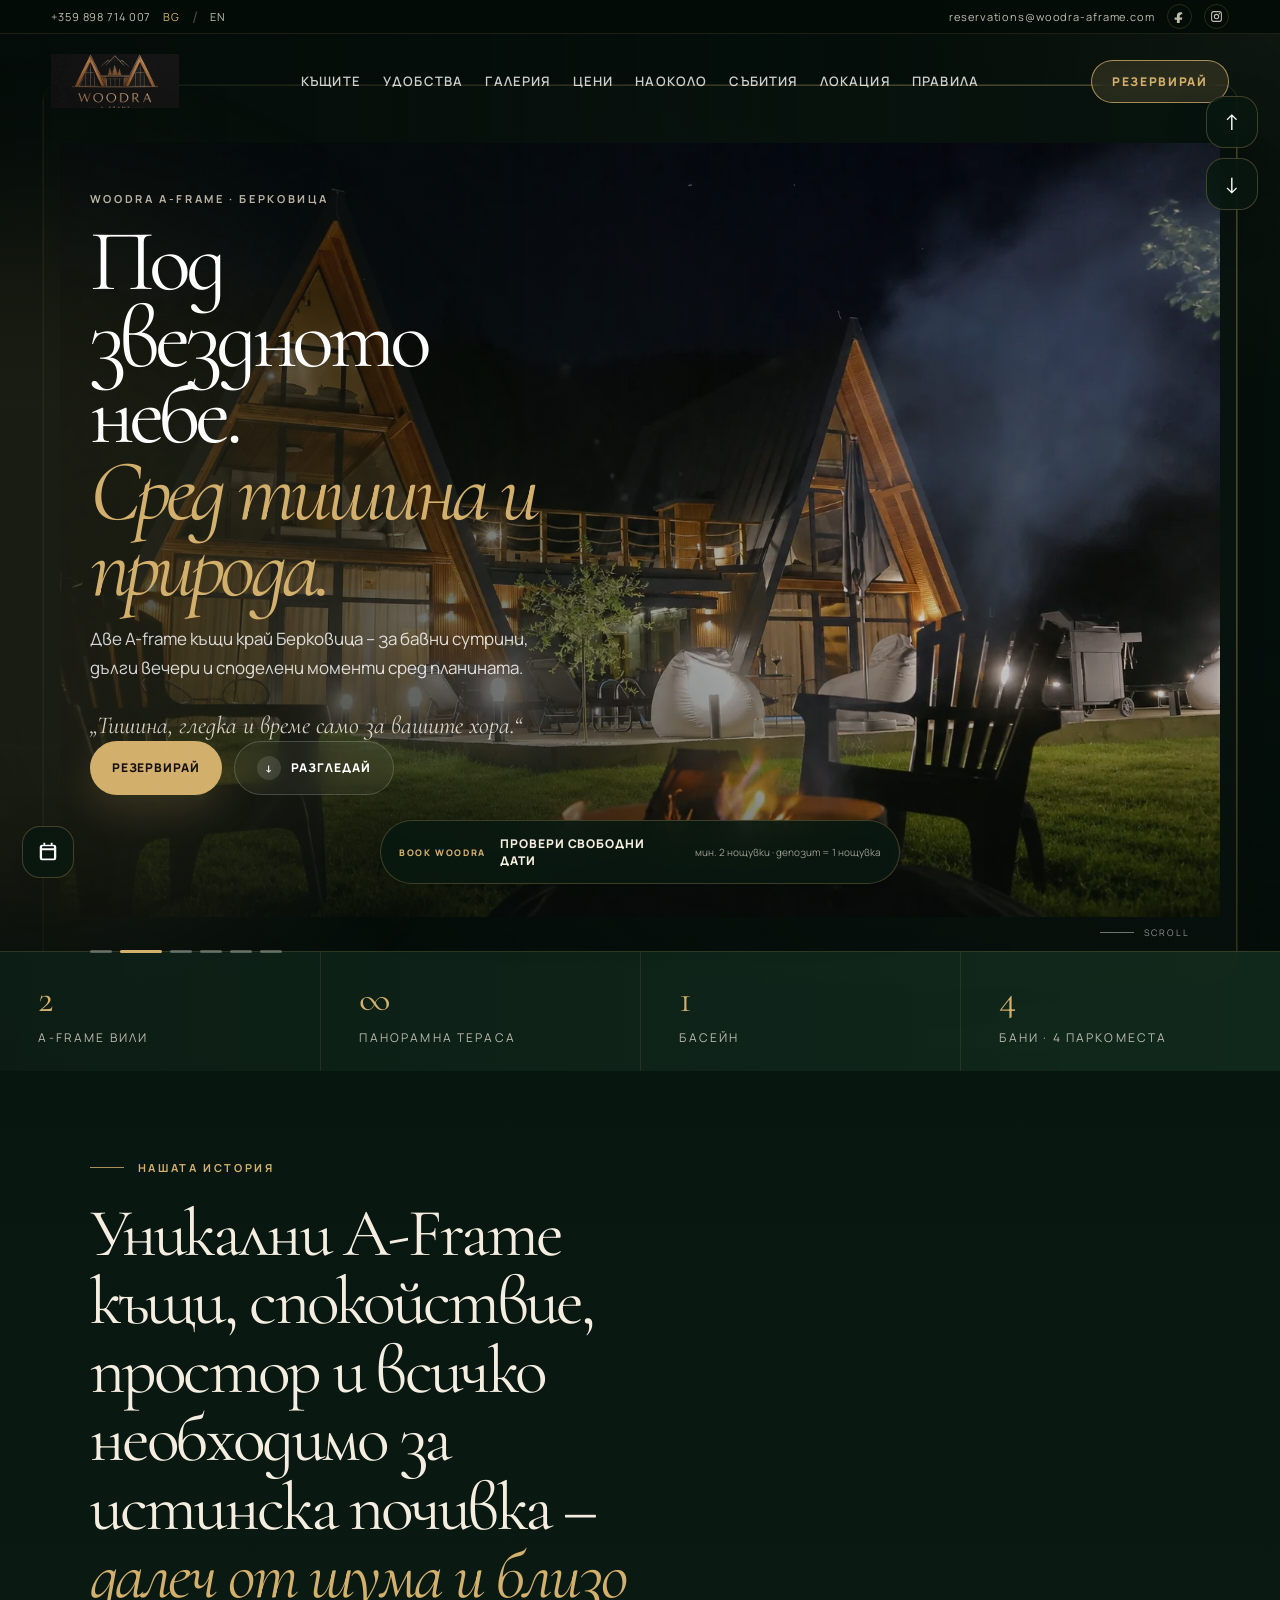
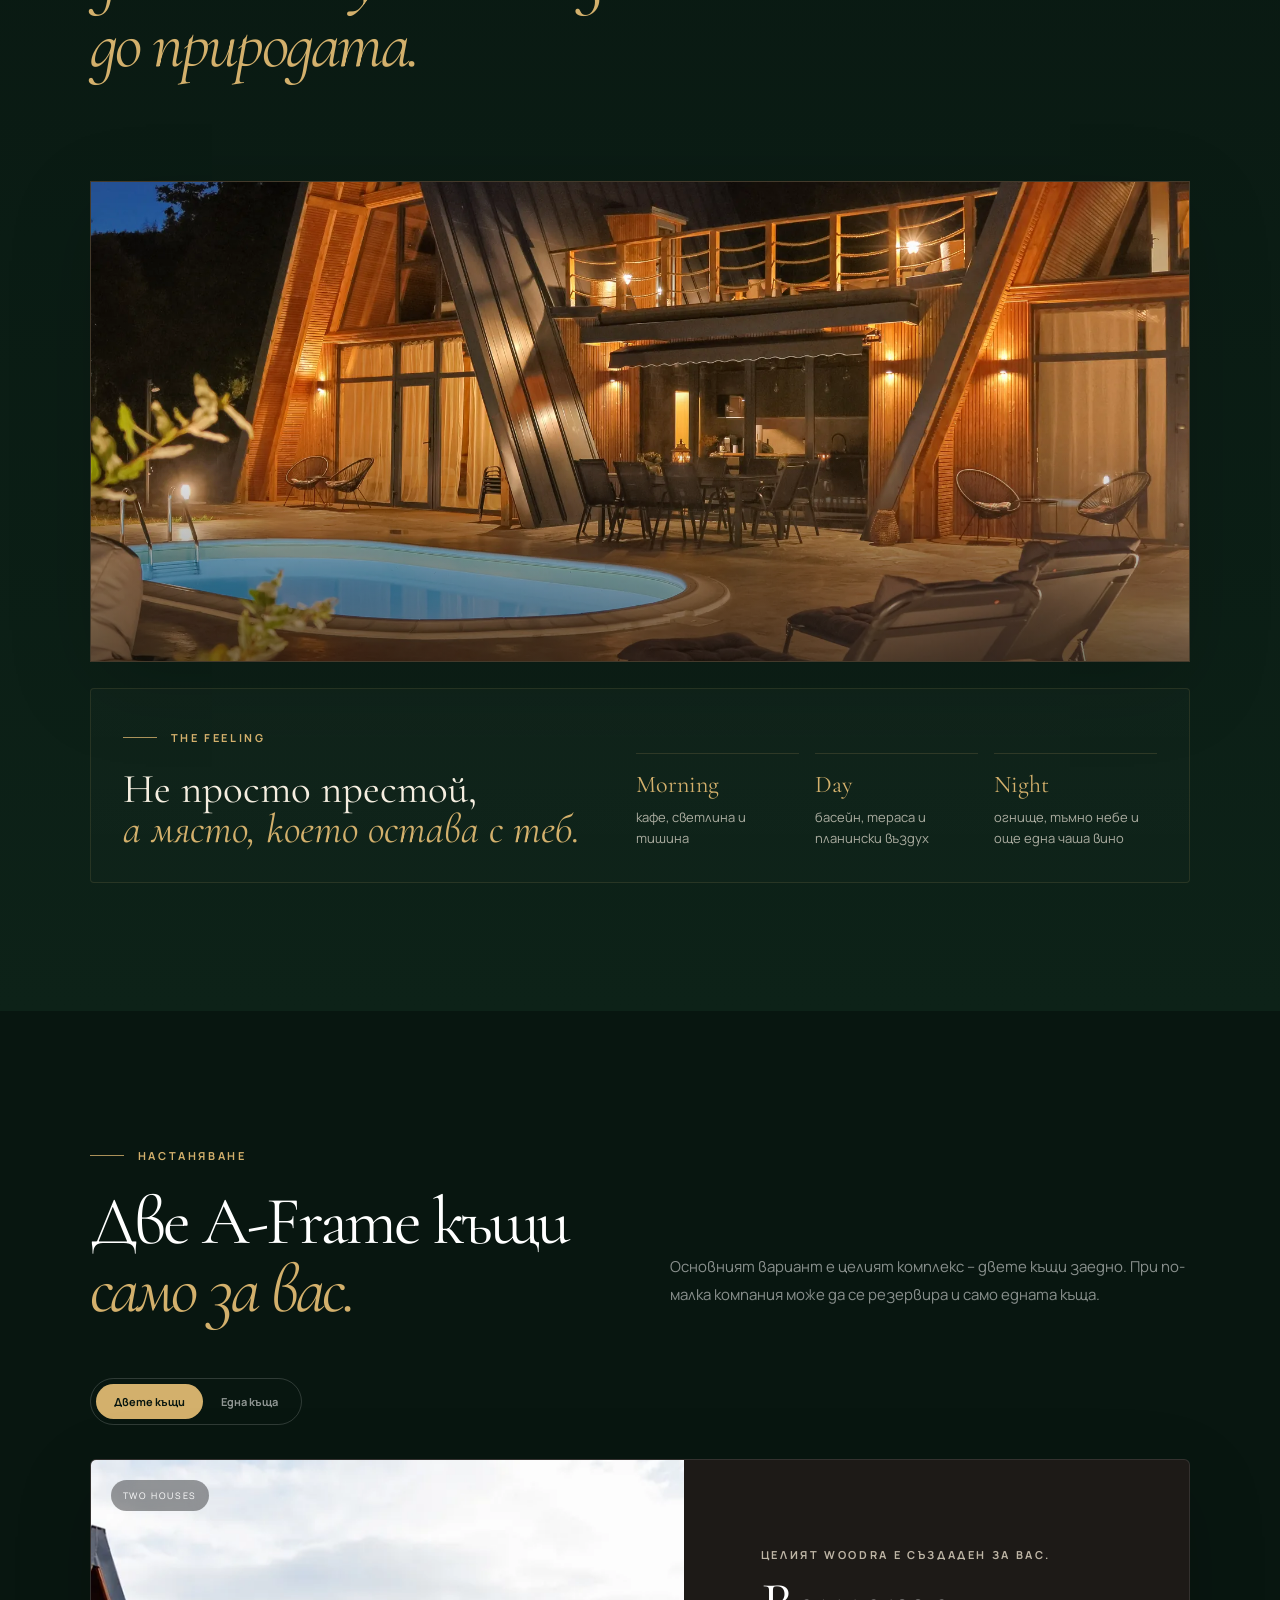
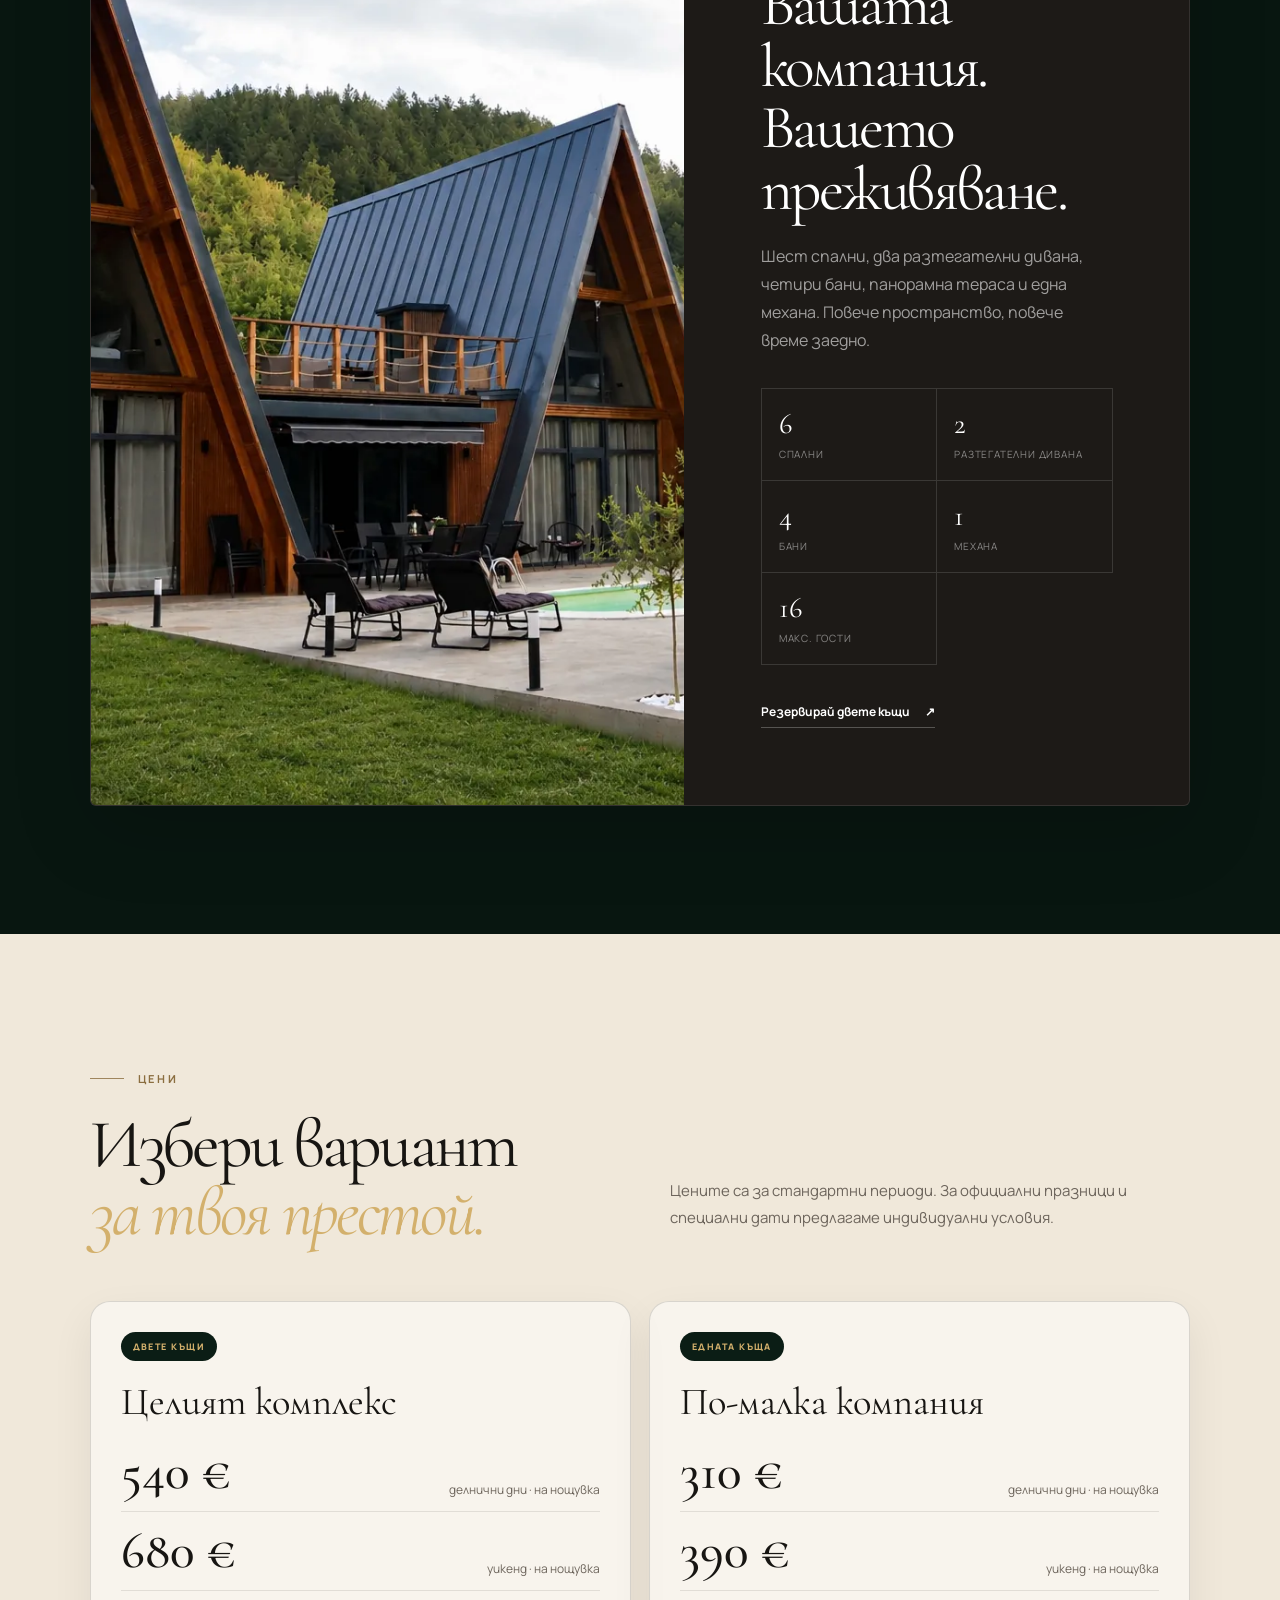
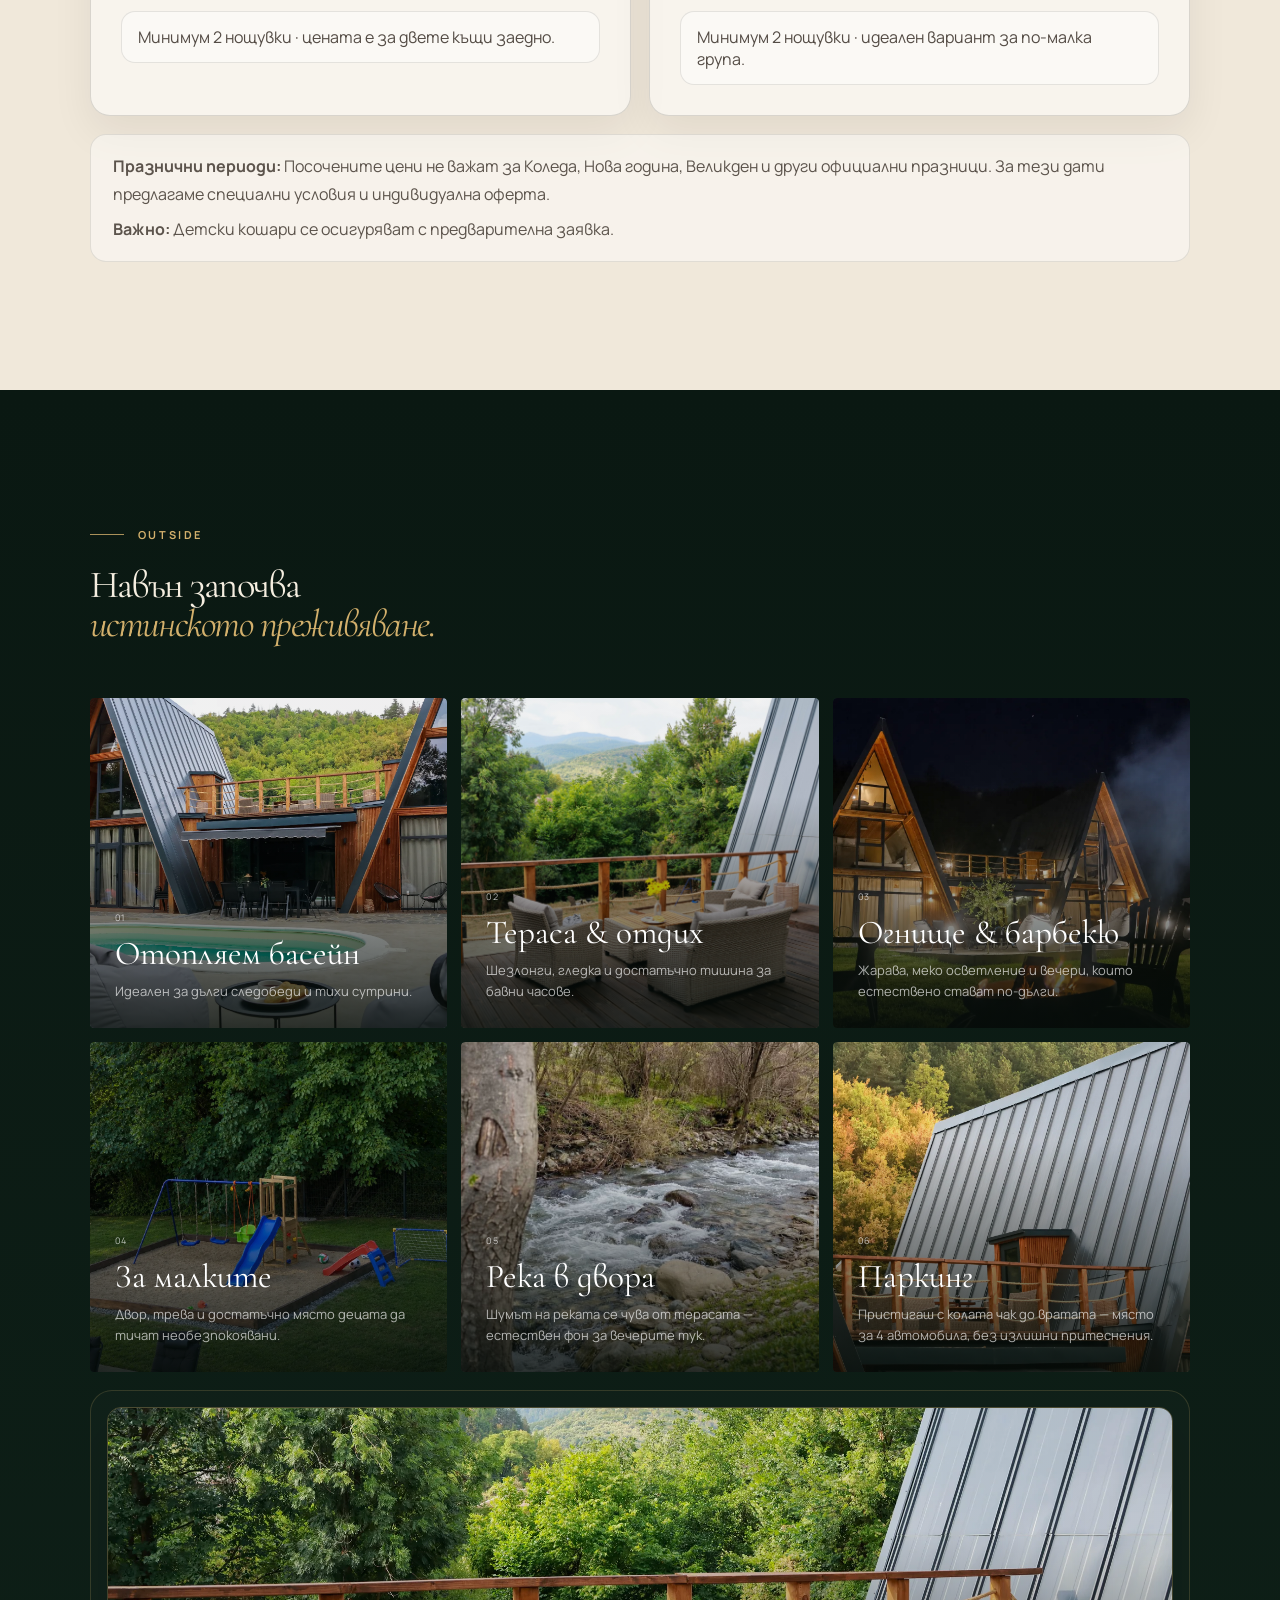
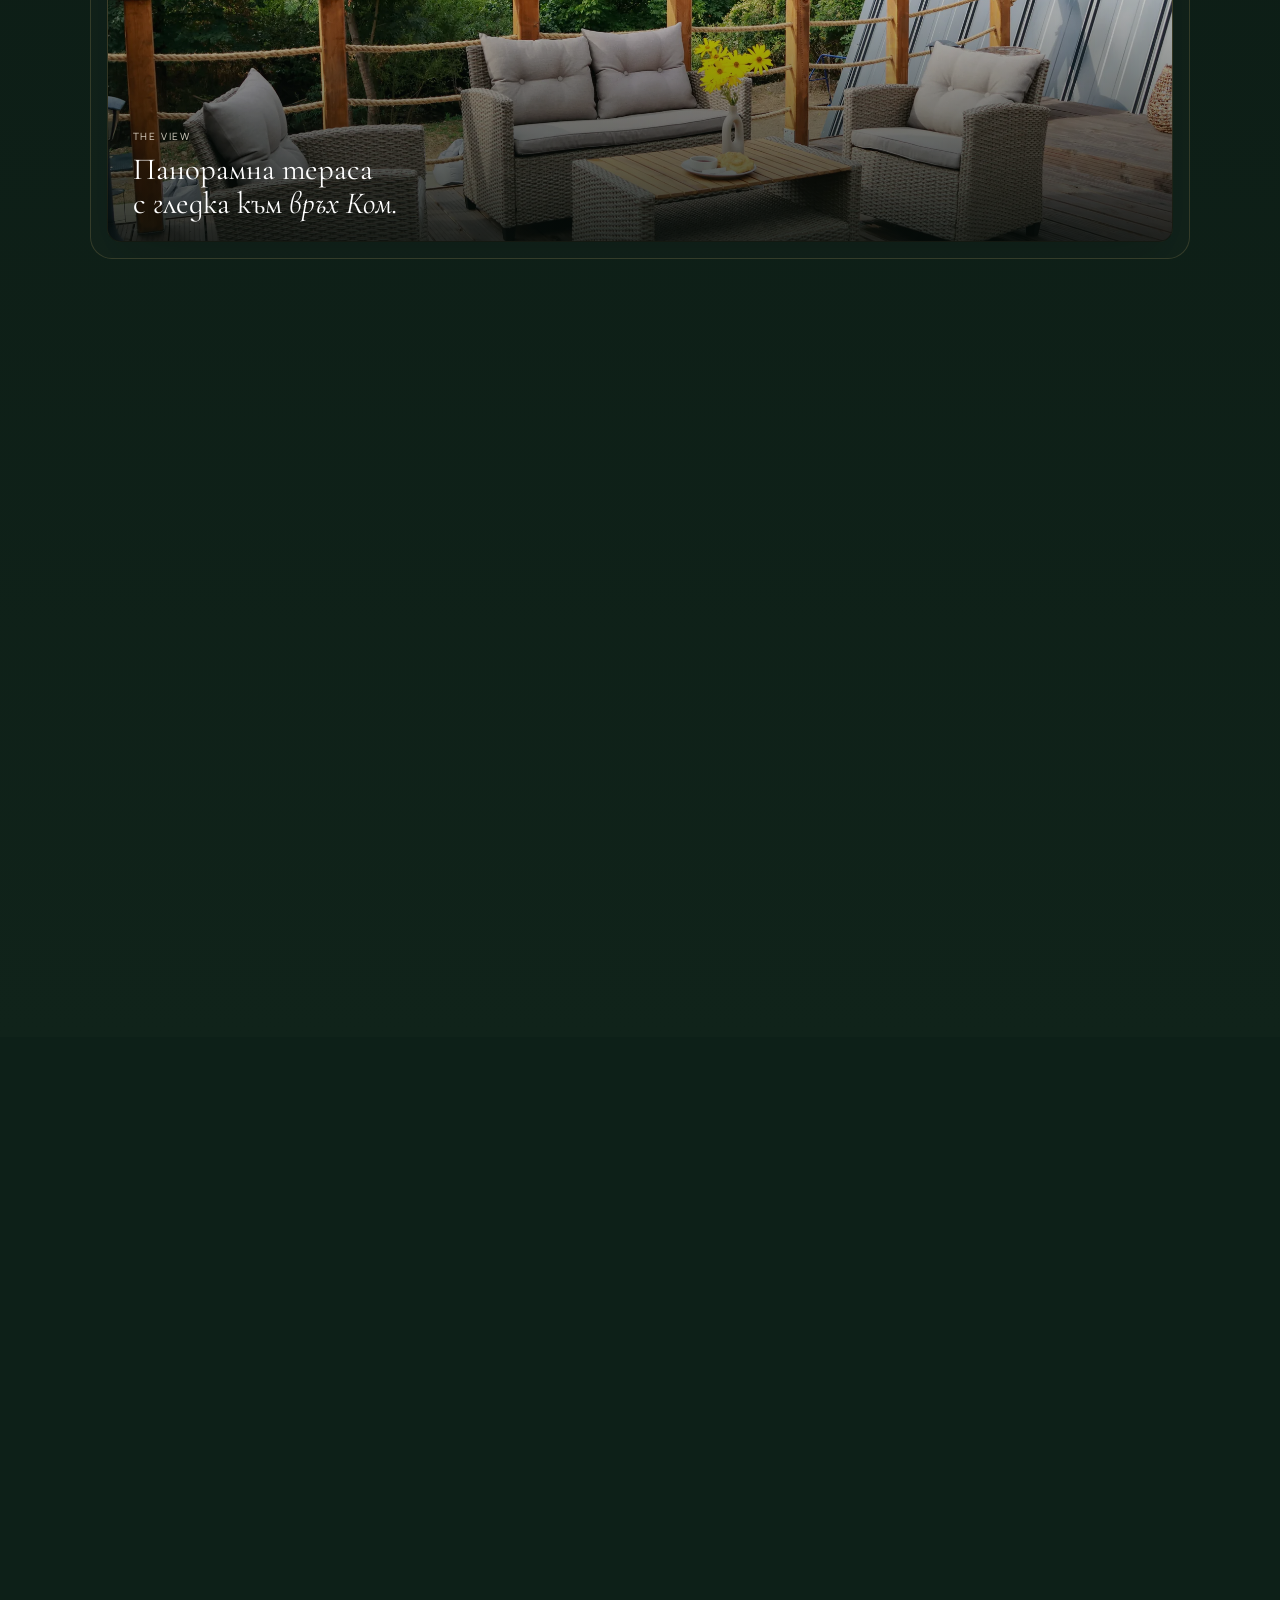
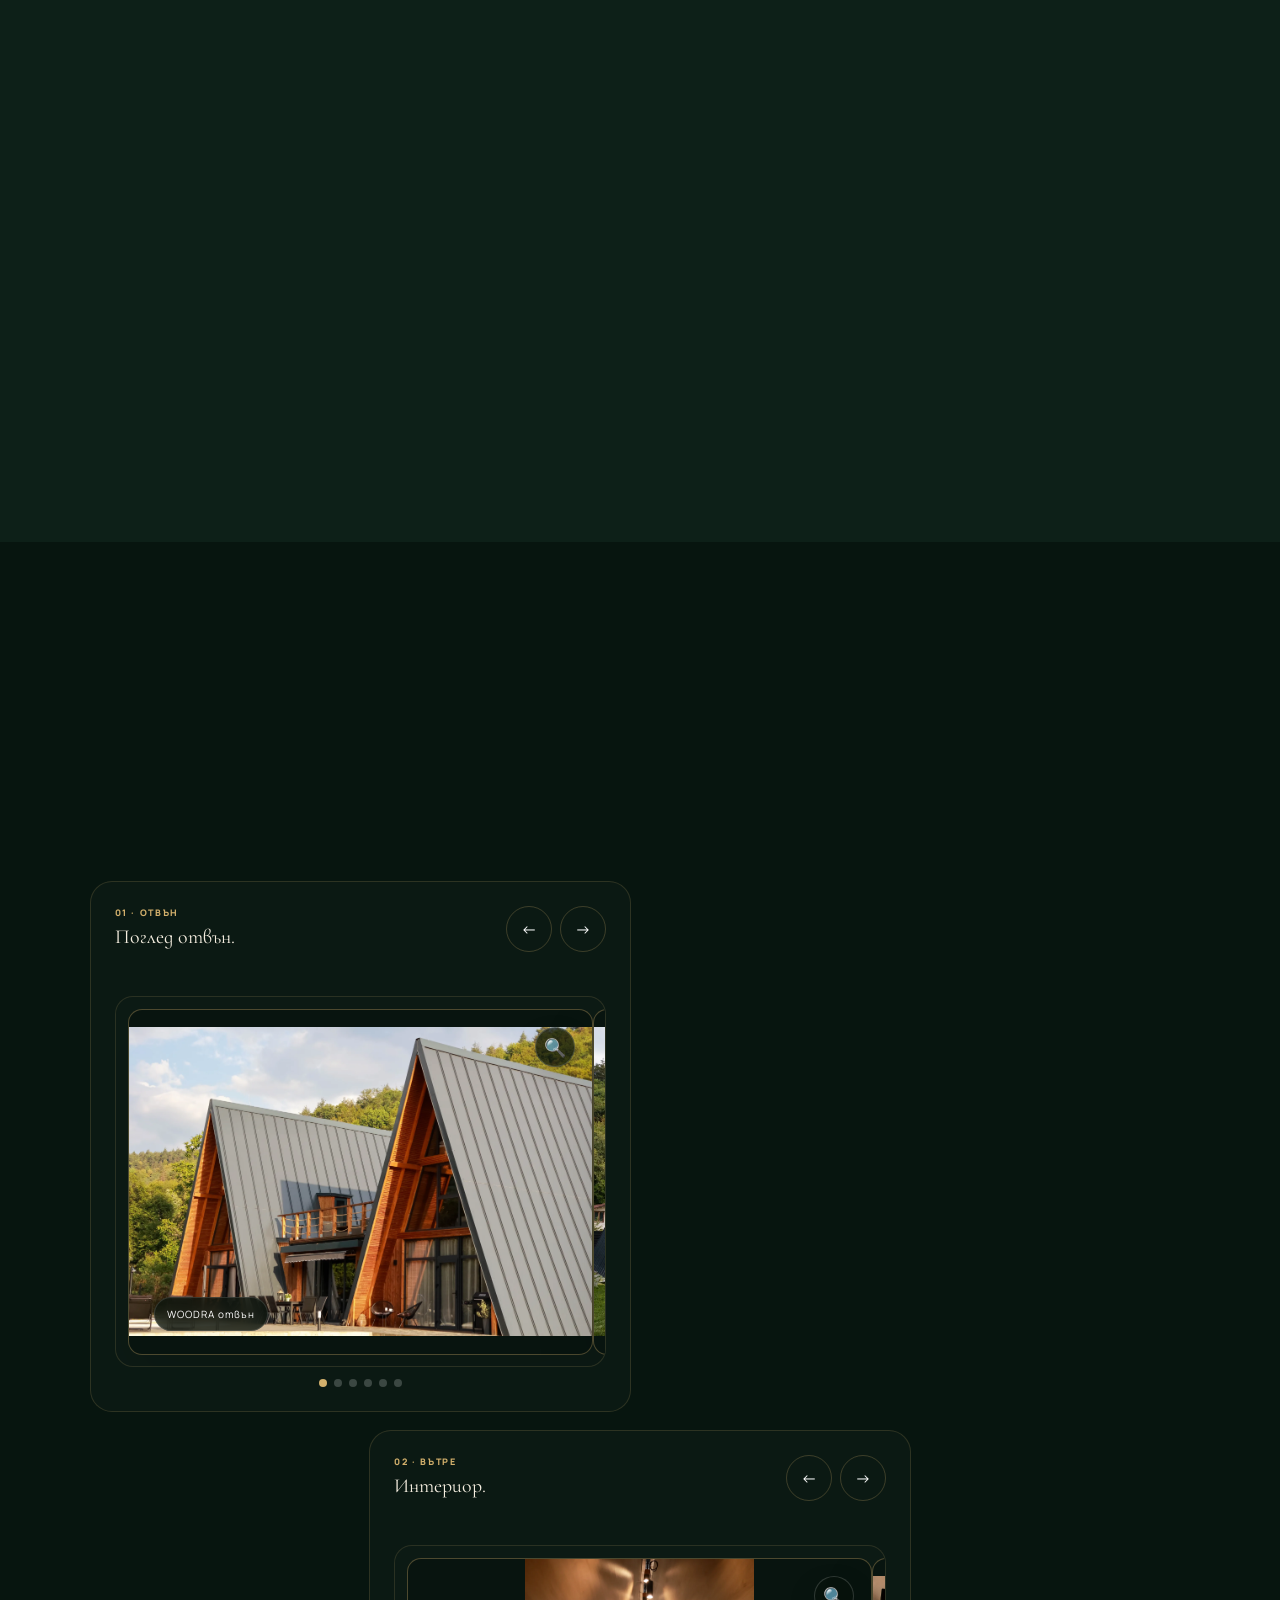
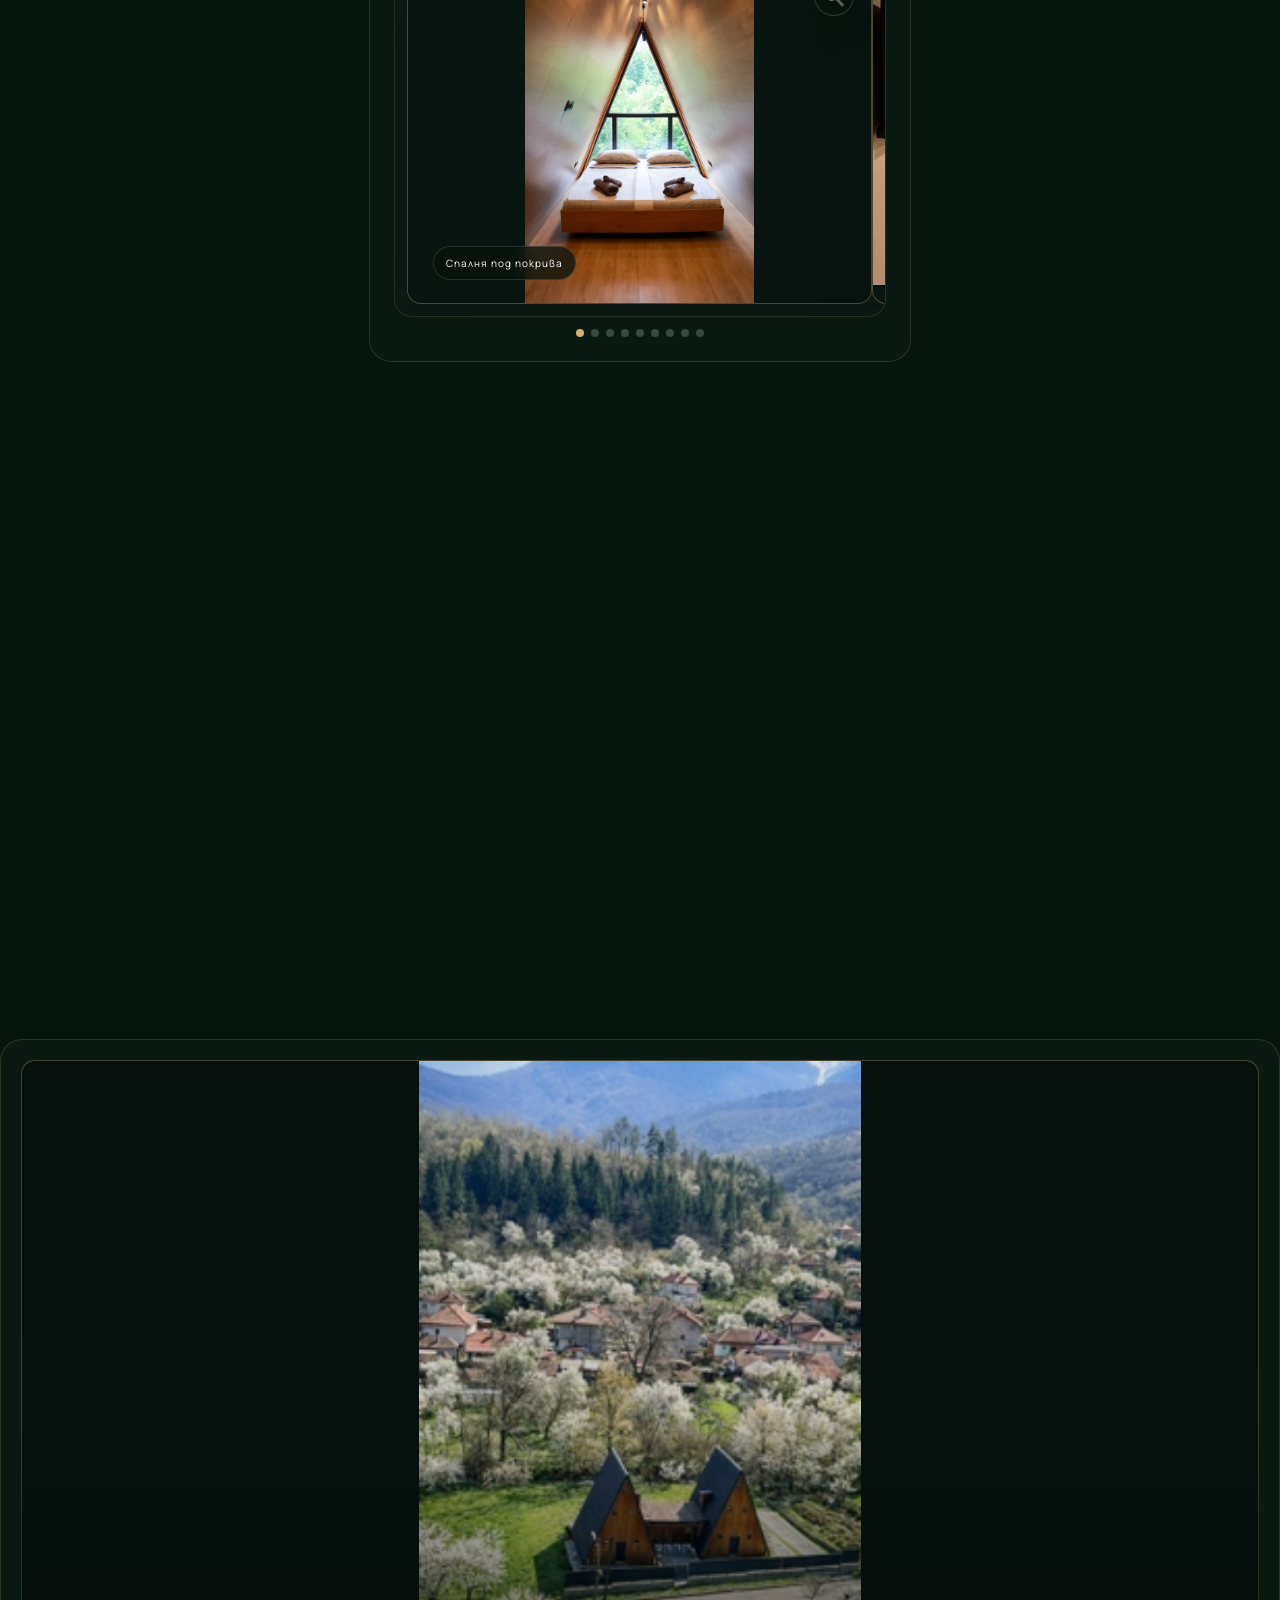
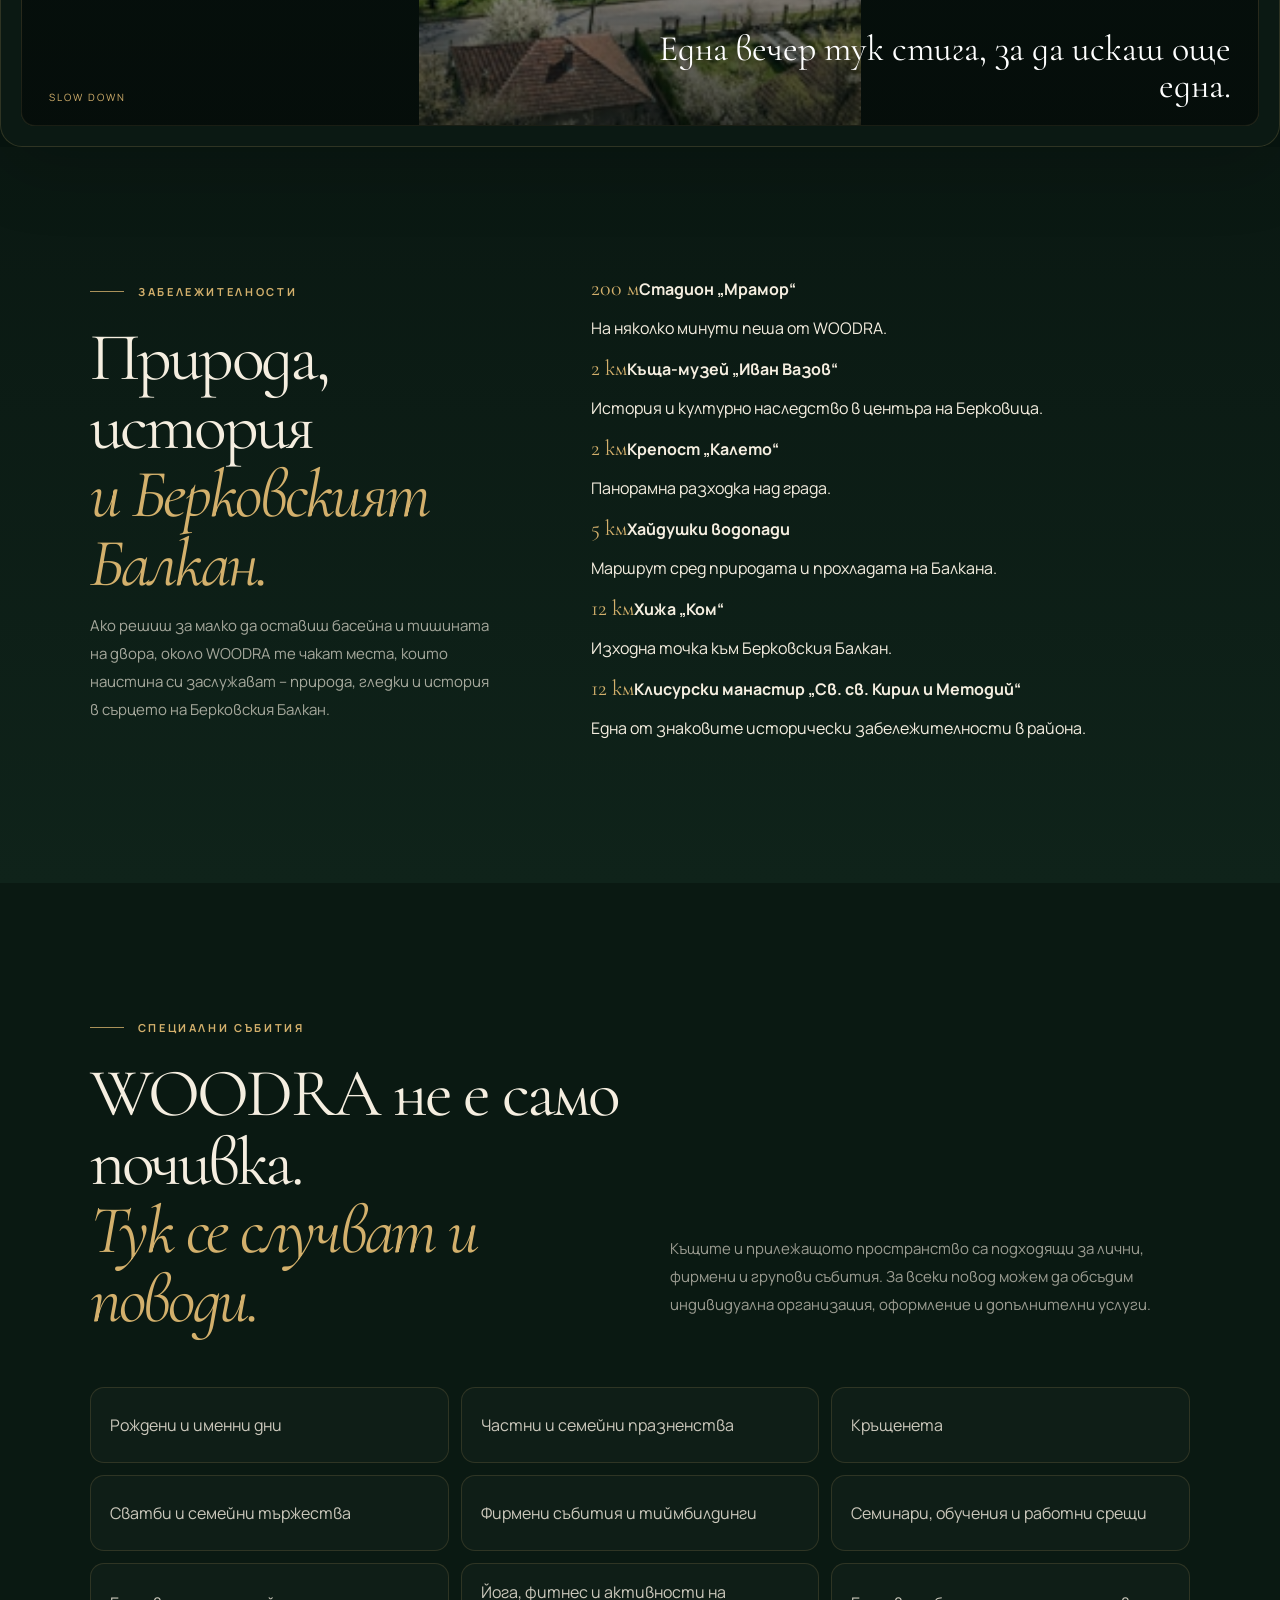
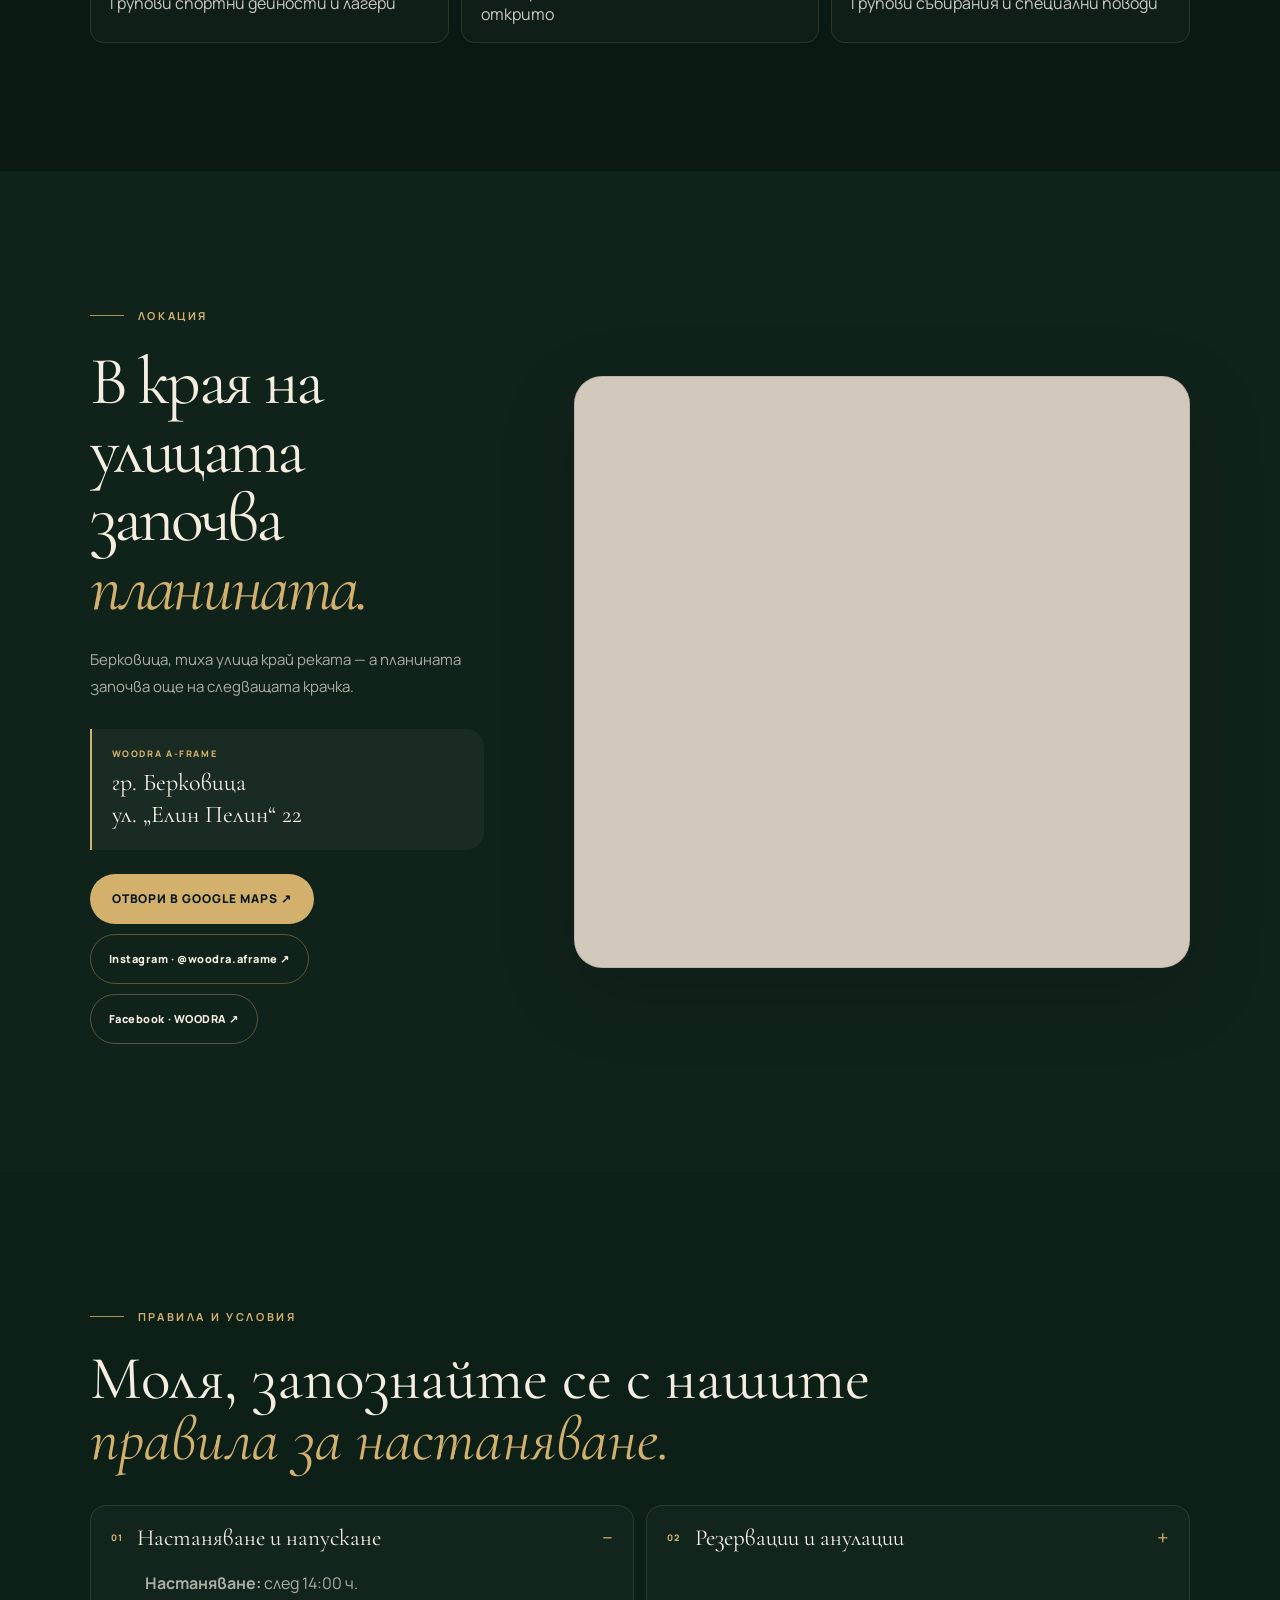
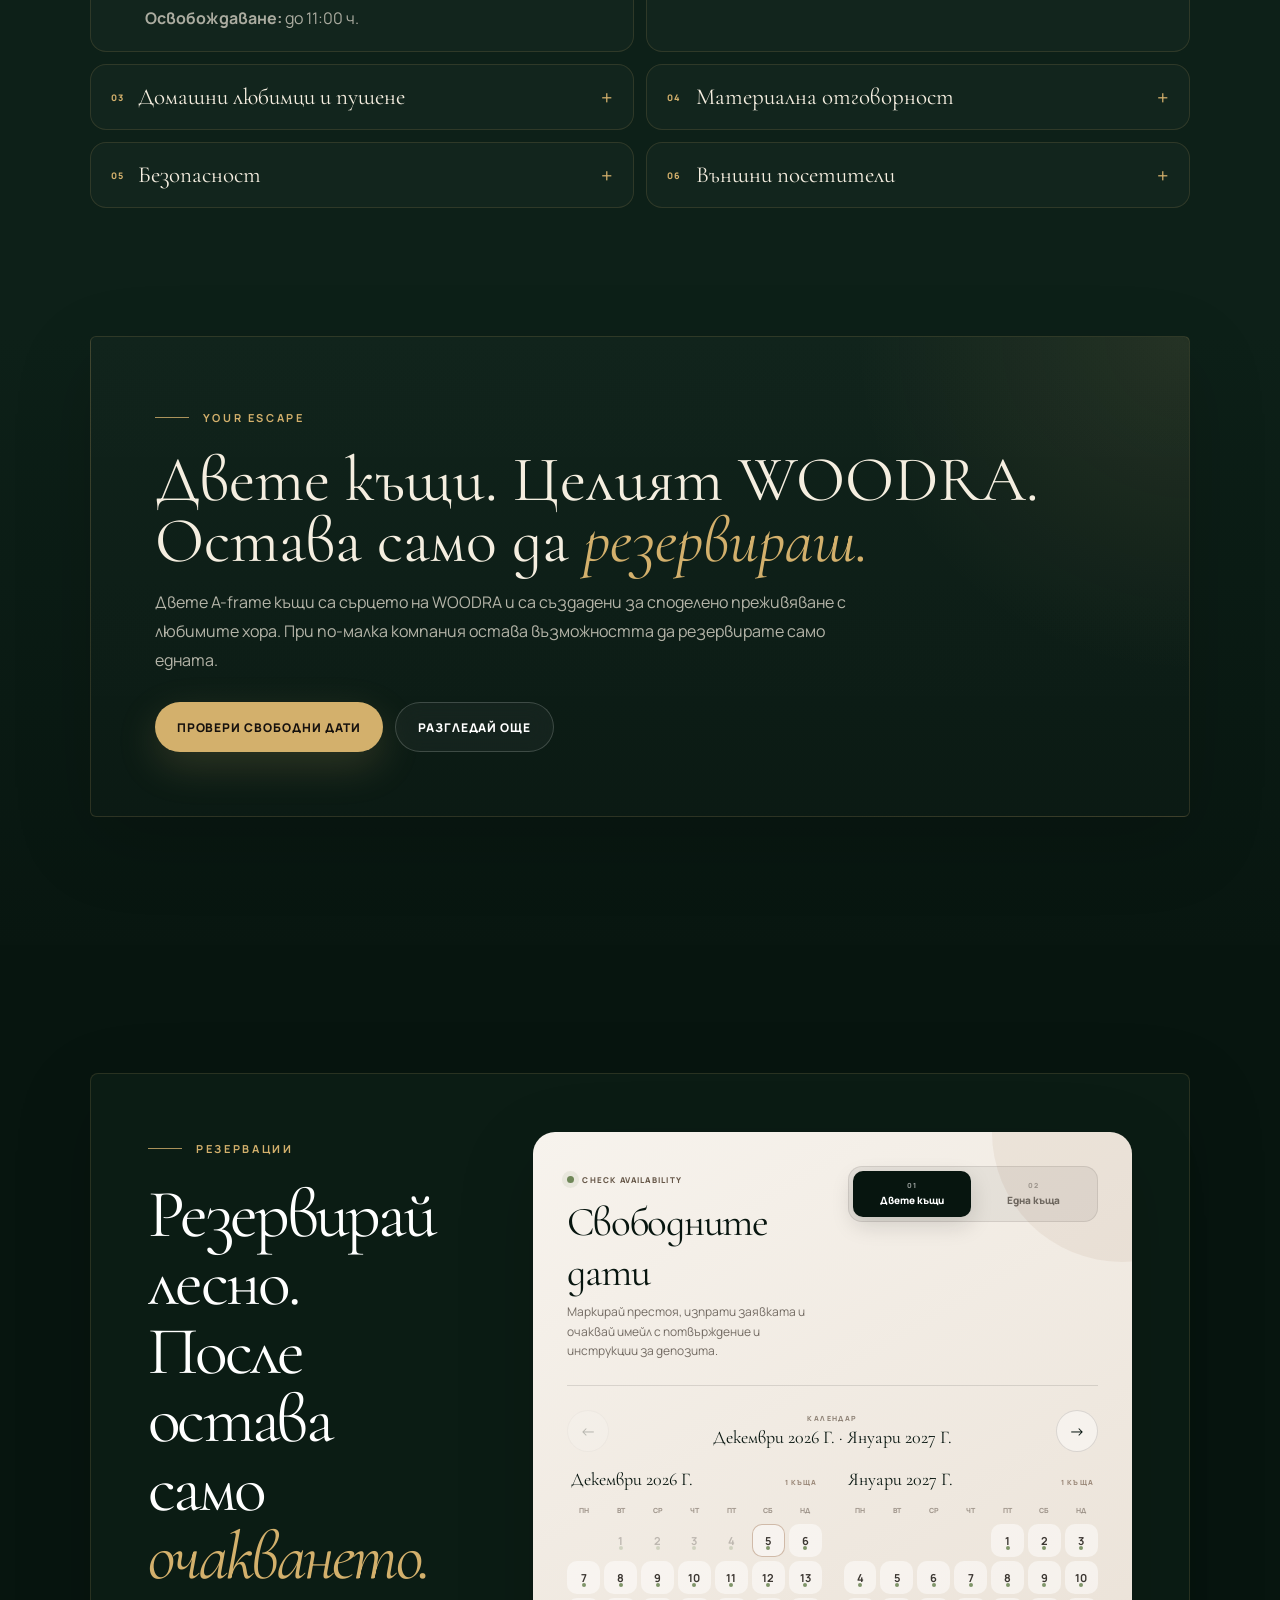
==== commit e410722d: "Add files via upload" ====
--- a/index.html
+++ b/index.html
@@ -227,7 +227,7 @@
 </div>
 </article>
 <article class="amenity-card reveal">
-<img alt="Кът за отдих на терасата" loading="lazy" src="woodra-terrace.webp"/>
+<img alt="Кът за отдих на терасата" loading="lazy" src="woodra-terrace-client.jpg"/>
 <div class="amenity-content">
 <span>02</span>
 <h3>Тераса &amp; отдих</h3>
@@ -288,6 +288,9 @@
 <button aria-label="Предишна снимка" class="interior-nav prev" type="button">←</button>
 <div class="interior-slider" id="interior-slider">
 <div class="interior-slide active"><img alt="Спалня в WOODRA" loading="lazy" src="woodra-interior-bed1.webp"/></div>
+<div class="interior-slide"><img alt="Спалня №3 в WOODRA" loading="lazy" src="woodra-bedroom-3.png"/></div>
+<div class="interior-slide"><img alt="Всекидневна зона с диван" loading="lazy" src="woodra-living-room-sofa.jpg"/></div>
+<div class="interior-slide"><img alt="Детайл от дневната зона" loading="lazy" src="woodra-living-detail.jpg"/></div>
 <div class="interior-slide"><img alt="Втора спалня в WOODRA" loading="lazy" src="woodra-interior-bed2.webp"/></div>
 <div class="interior-slide"><img alt="Баня с дървени детайли" loading="lazy" src="woodra-interior-bath1.webp"/></div>
 <div class="interior-slide"><img alt="Баня с каменна мивка" loading="lazy" src="woodra-interior-bath2.webp"/></div>
@@ -313,7 +316,7 @@
   <div class="showcase-head">
     <div>
       <span class="showcase-kicker">01 · ОТВЪН</span>
-      <h3>Фасади, светлина и кадри от първото впечатление.</h3>
+      <h3>Поглед отвън.</h3>
     </div>
     <div class="showcase-nav"><button type="button" class="showcase-arrow prev" aria-label="Предишна снимка">←</button><button type="button" class="showcase-arrow next" aria-label="Следваща снимка">→</button></div>
   </div>
@@ -332,12 +335,15 @@
   <div class="showcase-head">
     <div>
       <span class="showcase-kicker">02 · ВЪТРЕ</span>
-      <h3>Спални, бани, кухня и детайли от интериора.</h3>
+      <h3>Интериор.</h3>
     </div>
     <div class="showcase-nav"><button type="button" class="showcase-arrow prev" aria-label="Предишна снимка">←</button><button type="button" class="showcase-arrow next" aria-label="Следваща снимка">→</button></div>
   </div>
   <div class="showcase-viewport"><div class="showcase-track">
     <button type="button" class="showcase-slide active" data-lightbox="woodra-interior-main.webp"><img src="woodra-interior-main.webp" alt="Спалня под A-frame покрива" loading="lazy"/><span>Спалня под покрива</span></button>
+    <button type="button" class="showcase-slide" data-lightbox="woodra-bedroom-3.png"><img src="woodra-bedroom-3.png" alt="Спалня №3" loading="lazy"/><span>Спалня №3</span></button>
+    <button type="button" class="showcase-slide" data-lightbox="woodra-living-room-sofa.jpg"><img src="woodra-living-room-sofa.jpg" alt="Дневна зона" loading="lazy"/><span>Дневна зона</span></button>
+    <button type="button" class="showcase-slide" data-lightbox="woodra-living-detail.jpg"><img src="woodra-living-detail.jpg" alt="Детайл от интериора" loading="lazy"/><span>Интериорен детайл</span></button>
     <button type="button" class="showcase-slide" data-lightbox="woodra-interior-bed2.webp"><img src="woodra-interior-bed2.webp" alt="Модерна спалня" loading="lazy"/><span>Модерна спалня</span></button>
     <button type="button" class="showcase-slide" data-lightbox="woodra-interior-bath1.webp"><img src="woodra-interior-bath1.webp" alt="Баня и душ" loading="lazy"/><span>Баня и душ</span></button>
     <button type="button" class="showcase-slide" data-lightbox="woodra-interior-bath2.webp"><img src="woodra-interior-bath2.webp" alt="Баня с каменна мивка" loading="lazy"/><span>Каменна мивка</span></button>
@@ -351,13 +357,13 @@
   <div class="showcase-head">
     <div>
       <span class="showcase-kicker">03 · ДВОР И ТЕРАСИ</span>
-      <h3>Местата за бавни следобеди, игра и дълги разговори.</h3>
+      <h3>Двор и тераси.</h3>
     </div>
     <div class="showcase-nav"><button type="button" class="showcase-arrow prev" aria-label="Предишна снимка">←</button><button type="button" class="showcase-arrow next" aria-label="Следваща снимка">→</button></div>
   </div>
   <div class="showcase-viewport"><div class="showcase-track">
     <button type="button" class="showcase-slide active" data-lightbox="woodra-hero-03.webp"><img src="woodra-hero-03.webp" alt="Дворът на WOODRA" loading="lazy"/><span>Дворът</span></button>
-    <button type="button" class="showcase-slide" data-lightbox="woodra-terrace.webp"><img src="woodra-terrace.webp" alt="Тераса с гледка" loading="lazy"/><span>Тераса с гледка</span></button>
+    <button type="button" class="showcase-slide" data-lightbox="woodra-terrace-client.jpg"><img src="woodra-terrace-client.jpg" alt="Тераса с гледка" loading="lazy"/><span>Тераса с гледка</span></button>
     <button type="button" class="showcase-slide" data-lightbox="woodra-terrace-2.webp"><img src="woodra-terrace-2.webp" alt="Кът за отдих" loading="lazy"/><span>Кът за отдих</span></button>
     <button type="button" class="showcase-slide" data-lightbox="woodra-pool-top.webp"><img src="woodra-pool-top.webp" alt="Гледка към басейна" loading="lazy"/><span>Край басейна</span></button>
     <button type="button" class="showcase-slide" data-lightbox="woodra-kids.webp"><img src="woodra-kids.webp" alt="Детски кът" loading="lazy"/><span>Място за игри</span></button>
@@ -369,7 +375,7 @@
 
 <section aria-label="WOODRA атмосфера" class="film-strip">
 <video autoplay="" loop="" muted="" playsinline="" poster="aerial.webp" preload="metadata">
-<source src="woodra-01.mp4" type="video/mp4"/>
+<source src="woodra-film-premium.mp4" type="video/mp4"/>
 </video>
 <div class="film-strip-overlay"></div>
 <div class="film-strip-copy reveal">
--- a/styles.css
+++ b/styles.css
@@ -1625,3 +1625,304 @@
   .rule-card > div { padding:0 16px 17px 16px; }
   .event-chip { min-height:64px; }
 }
+
+
+/* v19 premium desktop polish */
+.panorama-feature {
+  position: relative;
+  margin-top: 18px;
+  overflow: hidden;
+  border: 1px solid rgba(211,176,108,.18);
+  border-radius: 24px;
+  background: rgba(255,255,255,.02);
+}
+.panorama-feature > img {
+  display: block;
+  width: 100%;
+  height: auto;
+  min-height: 320px;
+  object-fit: cover;
+}
+.panorama-overlay {
+  position: absolute;
+  inset: 0;
+  background: linear-gradient(180deg, rgba(5,12,9,.08) 28%, rgba(5,12,9,.82) 100%);
+  pointer-events: none;
+}
+.panorama-copy {
+  position: absolute;
+  z-index: 2;
+  left: 24px;
+  right: 24px;
+  bottom: 22px;
+  max-width: min(620px, 84%);
+}
+.panorama-copy span {
+  display: block;
+  margin-bottom: 10px;
+  color: rgba(245,238,224,.88);
+  font-size: 11px;
+  letter-spacing: .18em;
+  text-transform: uppercase;
+}
+.panorama-copy h3 {
+  margin: 0;
+  color: #fff;
+  font-size: clamp(28px, 4vw, 48px);
+  line-height: 1.04;
+}
+
+@media (min-width: 901px) {
+  .amenities .section-head h2 {
+    font-size: clamp(36px, 3vw, 52px);
+    max-width: 720px;
+  }
+
+  .hero {
+    min-height: 100vh;
+    padding-bottom: 96px;
+    background: radial-gradient(circle at top right, rgba(211,176,108,.06), transparent 24%), #05100c;
+  }
+  .hero-slideshow {
+    inset: 84px 42px 98px 42px;
+    border: 1px solid rgba(211,176,108,.22);
+    border-radius: 18px;
+    overflow: hidden;
+    background: #07130e;
+    box-shadow: 0 28px 90px rgba(0,0,0,.24);
+  }
+  .hero-slide {
+    background: #07130e;
+  }
+  .hero-slide img {
+    width: 100%;
+    height: 100%;
+    object-fit: contain;
+    padding: 16px;
+    transform: none !important;
+    border: 1px solid rgba(211,176,108,.38);
+    border-radius: 12px;
+    background: radial-gradient(circle at center, rgba(255,255,255,.03), transparent 60%), #08140f;
+  }
+  .hero-shade {
+    background: linear-gradient(90deg, rgba(5,12,9,.82) 0%, rgba(5,12,9,.56) 34%, rgba(5,12,9,.16) 66%, rgba(5,12,9,.06) 100%), linear-gradient(0deg, rgba(5,12,9,.58) 0%, rgba(5,12,9,.06) 42%);
+  }
+  .hero-copy {
+    max-width: min(50vw, 760px);
+    padding-top: 20vh;
+  }
+
+  .panorama-feature {
+    max-width: 1380px;
+    margin: 18px auto 0;
+    min-height: 0;
+    padding: 16px;
+    border-radius: 22px;
+  }
+  .panorama-feature > img {
+    min-height: 0;
+    height: min(34vw, 460px);
+    object-fit: cover;
+    border: 1px solid rgba(211,176,108,.34);
+    border-radius: 14px;
+    box-shadow: 0 24px 60px rgba(0,0,0,.16);
+  }
+  .panorama-overlay {
+    inset: 16px;
+    border-radius: 14px;
+  }
+  .panorama-copy {
+    left: 42px;
+    right: 42px;
+    bottom: 38px;
+    max-width: 480px;
+  }
+  .panorama-copy span { font-size: 10px; }
+  .panorama-copy h3 {
+    font-size: clamp(24px, 2.4vw, 38px);
+    line-height: 1.08;
+  }
+
+  .breakfast-card {
+    max-width: 1220px;
+    margin: 22px auto 0;
+  }
+  .breakfast-card-photo {
+    grid-template-columns: minmax(0,.76fr) minmax(0,1.24fr);
+    min-height: 360px;
+  }
+  .breakfast-photo { min-height: 360px; }
+  .breakfast-photo img { height: 100%; object-fit: cover; }
+  .breakfast-body { padding: 28px 30px 30px; }
+  .breakfast-card-head strong { font-size: clamp(22px, 2vw, 30px); }
+  .breakfast-card-head p { font-size: 14px; }
+  .breakfast-price strong { font-size: 30px; }
+  .breakfast-options { margin: 20px 0 18px; gap: 8px; }
+  .breakfast-options div { padding: 12px 13px; }
+
+  .interior-slider,
+  .interior-slide img {
+    min-height: 430px;
+    height: 430px;
+  }
+
+  .showcase-block {
+    max-width: 1420px;
+    margin-left: auto;
+    margin-right: auto;
+    padding: 24px;
+  }
+  .showcase-head h3 {
+    font-size: clamp(18px, 1.85vw, 26px);
+  }
+  .showcase-viewport {
+    padding: 18px;
+    border: 1px solid rgba(211,176,108,.14);
+    border-radius: 18px;
+    background: rgba(255,255,255,.01);
+  }
+  .showcase-slide {
+    background: transparent;
+  }
+  .showcase-slide img {
+    height: min(38vw, 470px);
+    object-fit: contain;
+    border: 1px solid rgba(211,176,108,.34);
+    border-radius: 14px;
+    background: #08140f;
+    box-shadow: 0 24px 60px rgba(0,0,0,.14);
+  }
+  .showcase-slide span {
+    left: 34px;
+    bottom: 32px;
+    background: rgba(7,18,12,.74);
+    backdrop-filter: blur(8px);
+  }
+
+  .film-strip {
+    max-width: 1420px;
+    margin: 0 auto;
+    min-height: 0;
+    padding: 20px;
+    border: 1px solid rgba(211,176,108,.18);
+    border-radius: 22px;
+    background: rgba(255,255,255,.018);
+    box-shadow: 0 24px 70px rgba(0,0,0,.16);
+  }
+  .film-strip video {
+    width: 100%;
+    height: auto;
+    min-height: 0;
+    max-height: min(74vh, 820px);
+    object-fit: contain;
+    border-radius: 14px;
+    border: 1px solid rgba(211,176,108,.34);
+    background: #06110d;
+  }
+  .film-strip-overlay {
+    inset: 20px;
+    border-radius: 14px;
+    background: linear-gradient(180deg, rgba(5,12,9,.08) 0%, rgba(5,12,9,.10) 52%, rgba(5,12,9,.70) 100%);
+  }
+  .film-strip-copy {
+    left: 48px;
+    right: 48px;
+    bottom: 42px;
+  }
+  .film-strip-copy strong {
+    max-width: 650px;
+    font-size: clamp(24px, 2.8vw, 42px);
+  }
+}
+
+
+/* v20: desktop gallery, two slideshow cards per row */
+@media (min-width: 901px) {
+  .gallery {
+    display: grid;
+    grid-template-columns: repeat(2, minmax(0, 1fr));
+    column-gap: 18px;
+    row-gap: 18px;
+    align-items: start;
+  }
+  .gallery > .section-head {
+    grid-column: 1 / -1;
+    width: 100%;
+    margin-bottom: 8px;
+  }
+  .gallery > .showcase-block,
+  .gallery > .showcase-block + .showcase-block {
+    width: 100%;
+    max-width: none;
+    margin: 0;
+    min-width: 0;
+  }
+  .gallery > .showcase-block:nth-of-type(3) {
+    grid-column: 1 / -1;
+    width: calc(50% - 9px);
+    justify-self: center;
+  }
+  .gallery .showcase-head {
+    min-height: 74px;
+    align-items: flex-start;
+  }
+  .gallery .showcase-head h3 {
+    font-size: clamp(18px, 1.55vw, 24px);
+  }
+  .gallery .showcase-viewport {
+    padding: 12px;
+  }
+  .gallery .showcase-slide img {
+    height: clamp(300px, 29vw, 410px);
+    object-fit: contain;
+  }
+  .gallery .showcase-slide span {
+    left: 26px;
+    bottom: 24px;
+  }
+}
+
+@media (max-width: 900px) {
+  .gallery { display: block; }
+  .gallery > .showcase-block,
+  .gallery > .showcase-block + .showcase-block,
+  .gallery > .showcase-block:nth-of-type(3) {
+    width: auto;
+    margin-top: 18px;
+  }
+}
+
+
+/* v21: client photo update, unzoom slides, mobile cleanup */
+.showcase-slide { position: relative; }
+.showcase-slide::after {
+  content: "🔍";
+  position: absolute;
+  top: 18px;
+  right: 18px;
+  width: 38px;
+  height: 38px;
+  display: grid;
+  place-items: center;
+  border-radius: 50%;
+  background: rgba(7,18,12,.72);
+  border: 1px solid rgba(255,255,255,.16);
+  box-shadow: 0 12px 28px rgba(0,0,0,.18);
+  font-size: 18px;
+  line-height: 1;
+  pointer-events: none;
+}
+.showcase-slide img,
+.interior-slide img {
+  object-fit: contain !important;
+  object-position: center center !important;
+  background: #08140f;
+}
+@media (max-width: 900px) {
+  .availability-card::before { display: none; }
+  .showcase-slide::after { top: 12px; right: 12px; width: 34px; height: 34px; font-size: 16px; }
+}
+@media (min-width: 901px) {
+  .showcase-slide img { height: clamp(300px, 27vw, 400px) !important; }
+  .interior-slide img { height: clamp(320px, 28vw, 430px) !important; }
+}
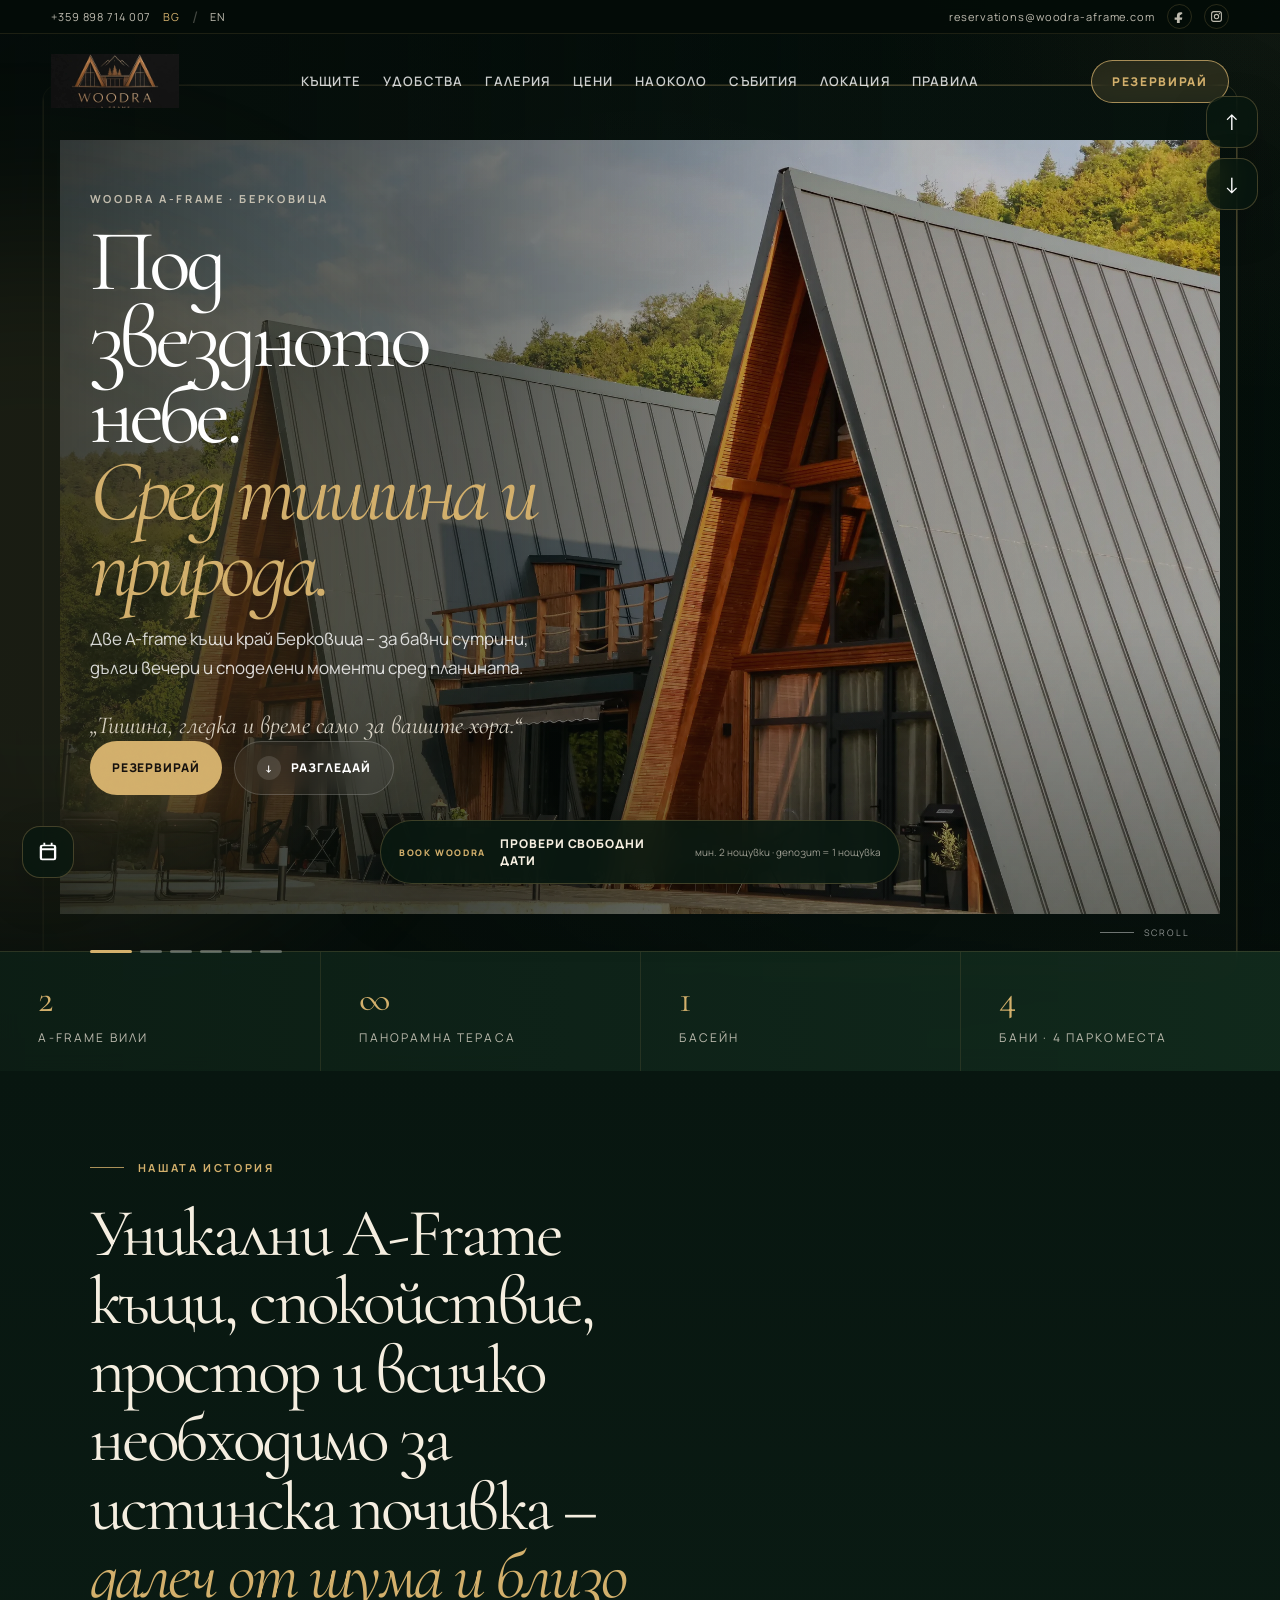
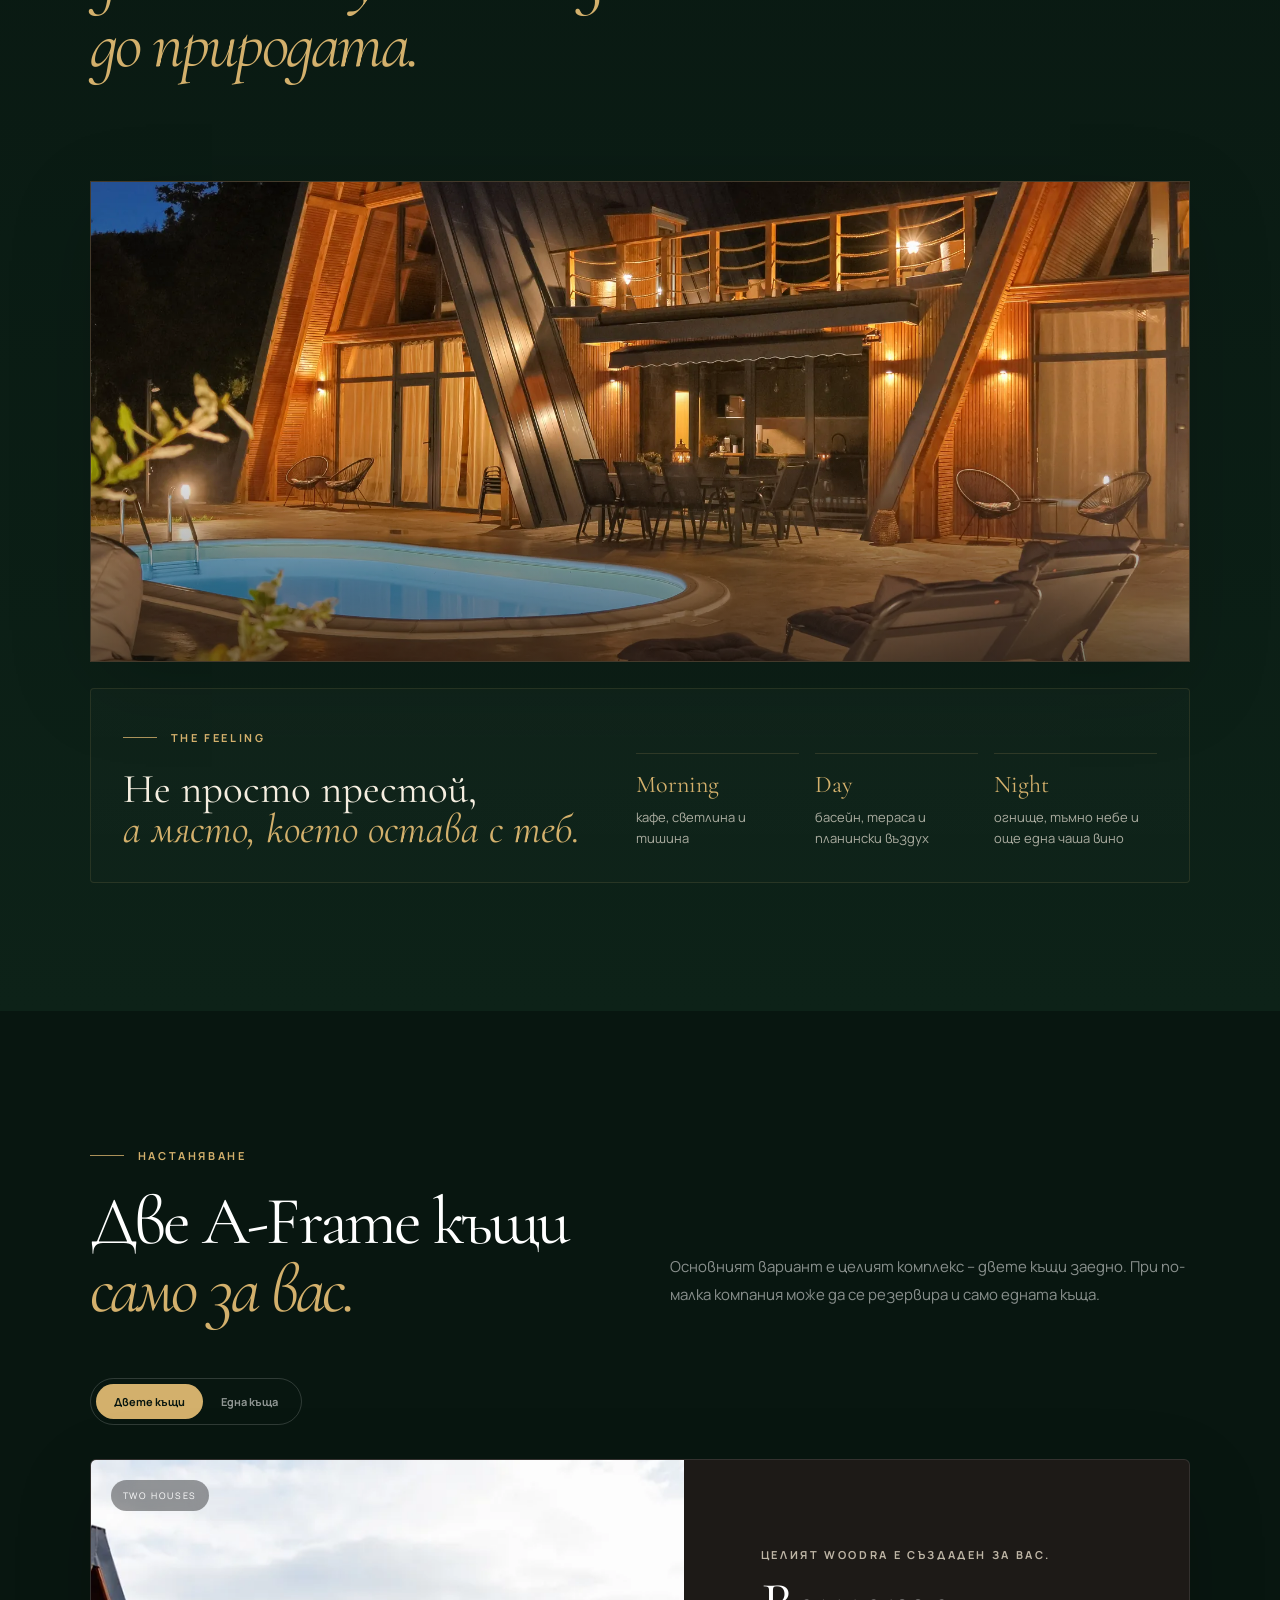
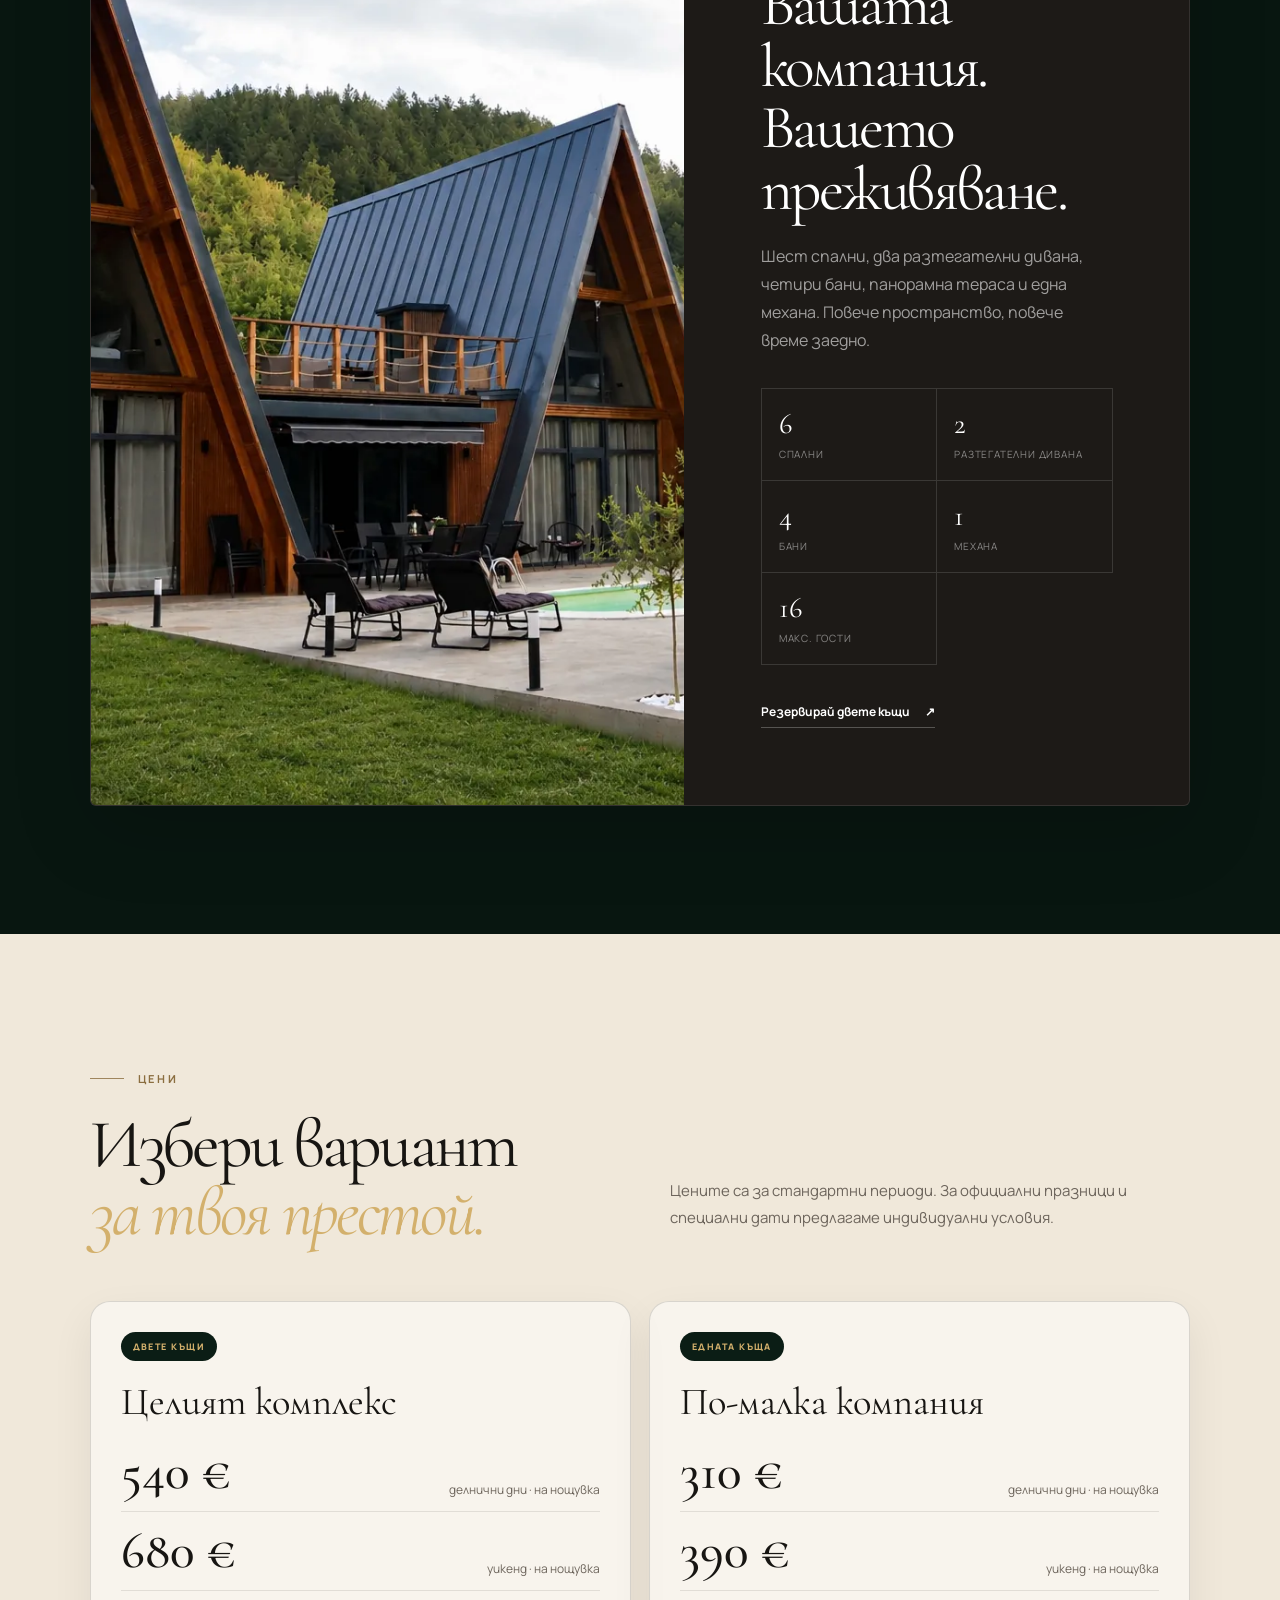
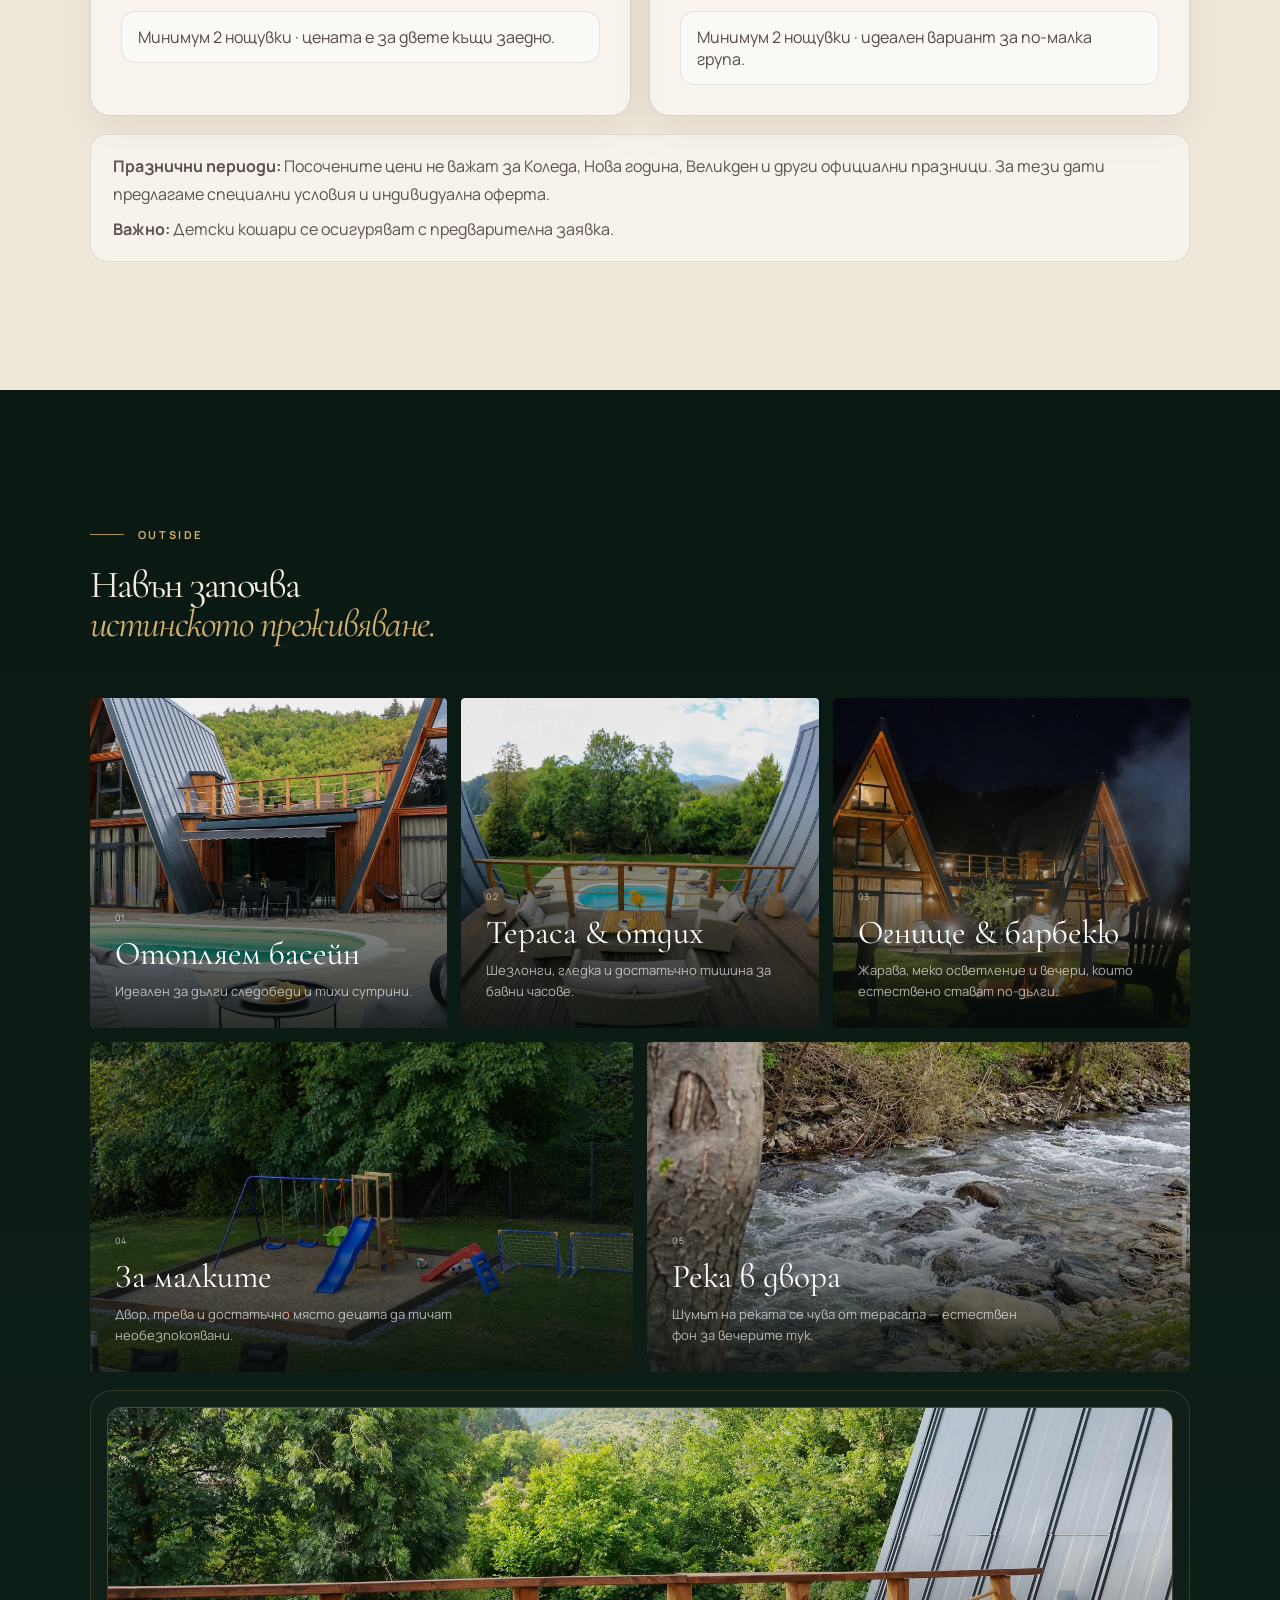
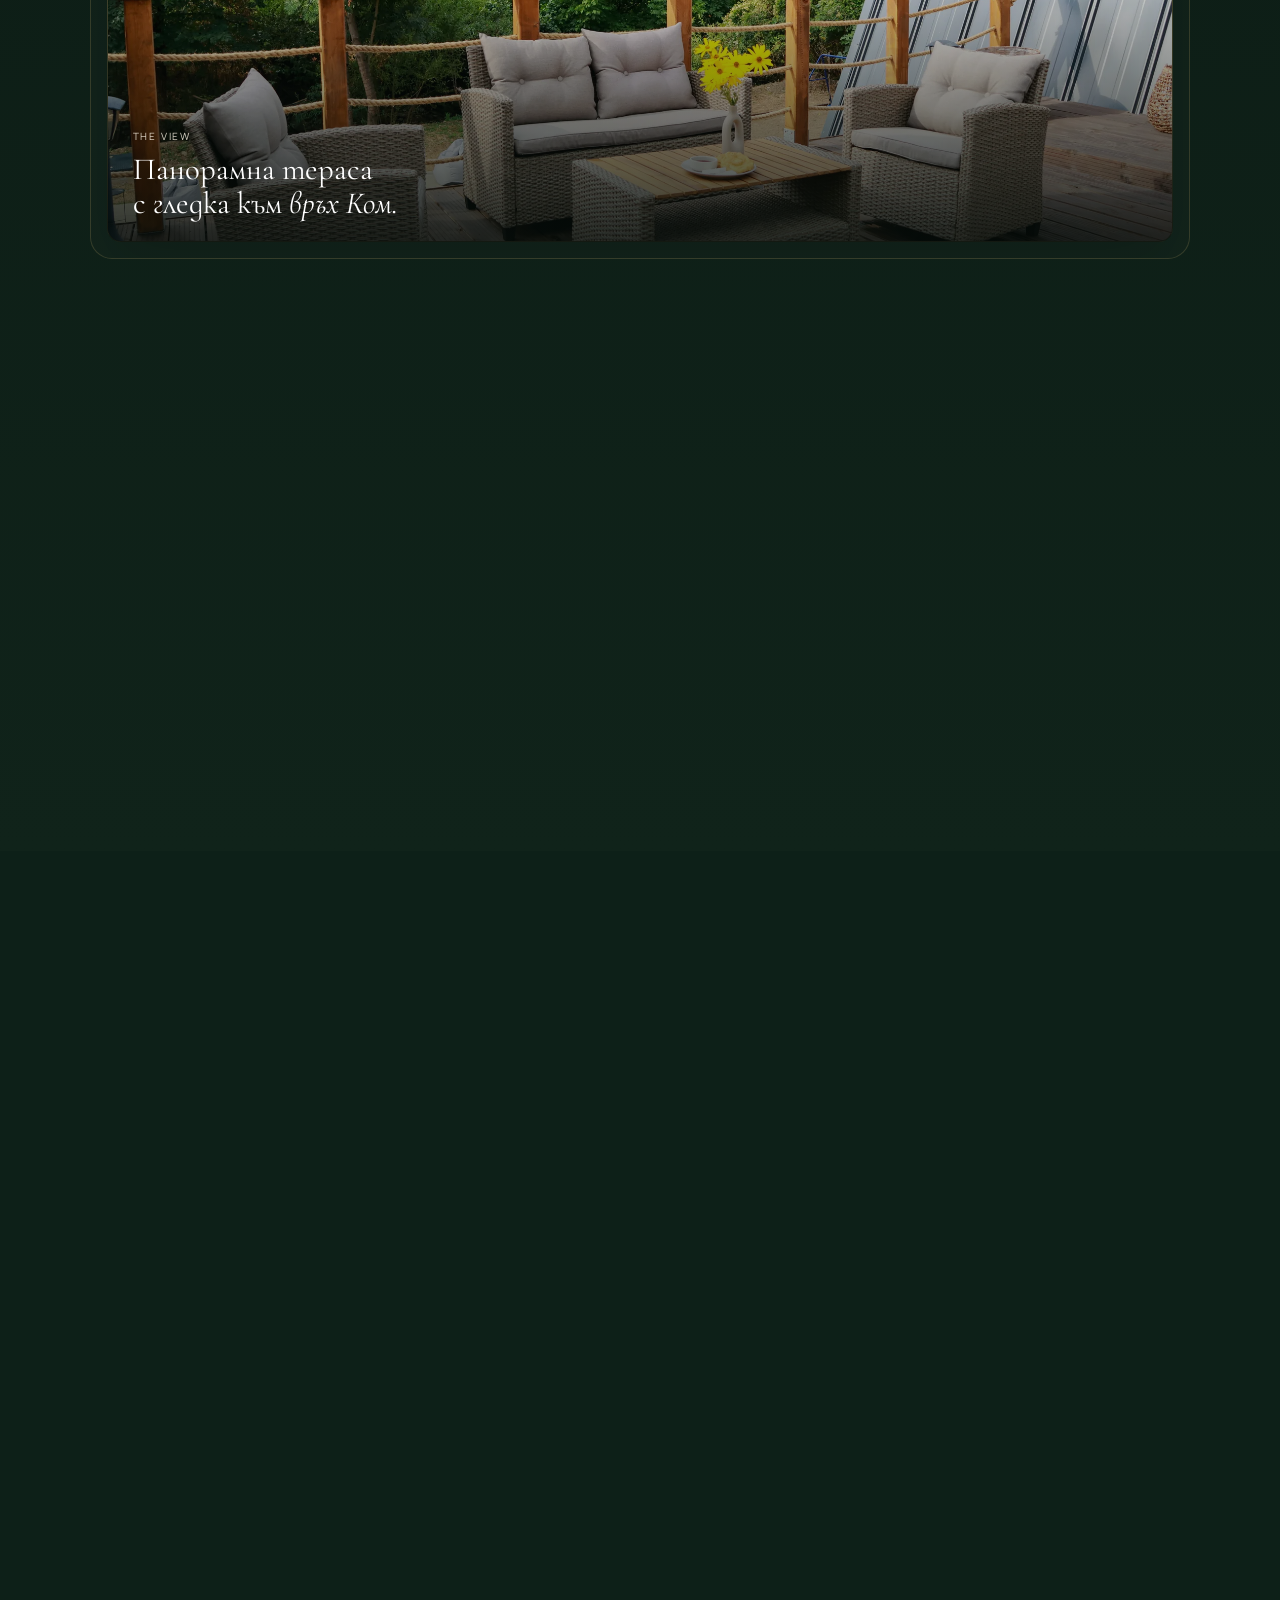
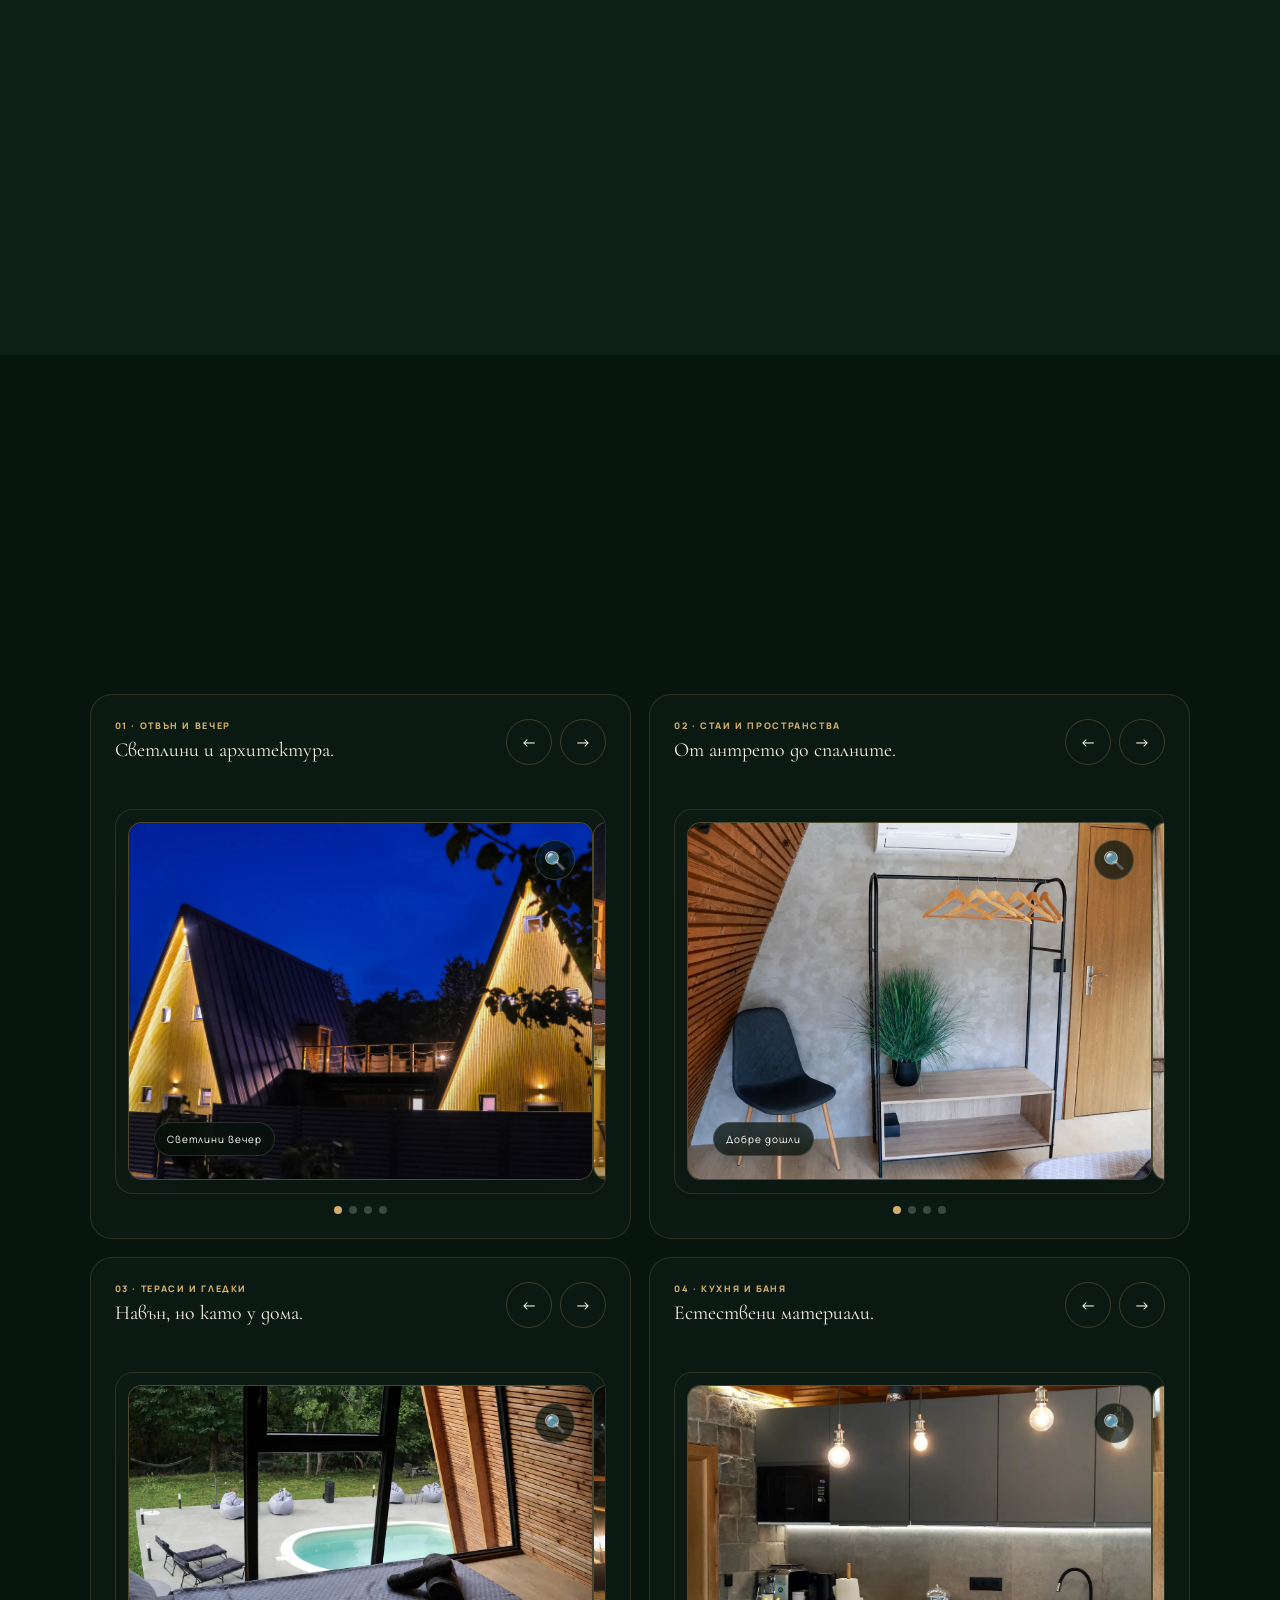
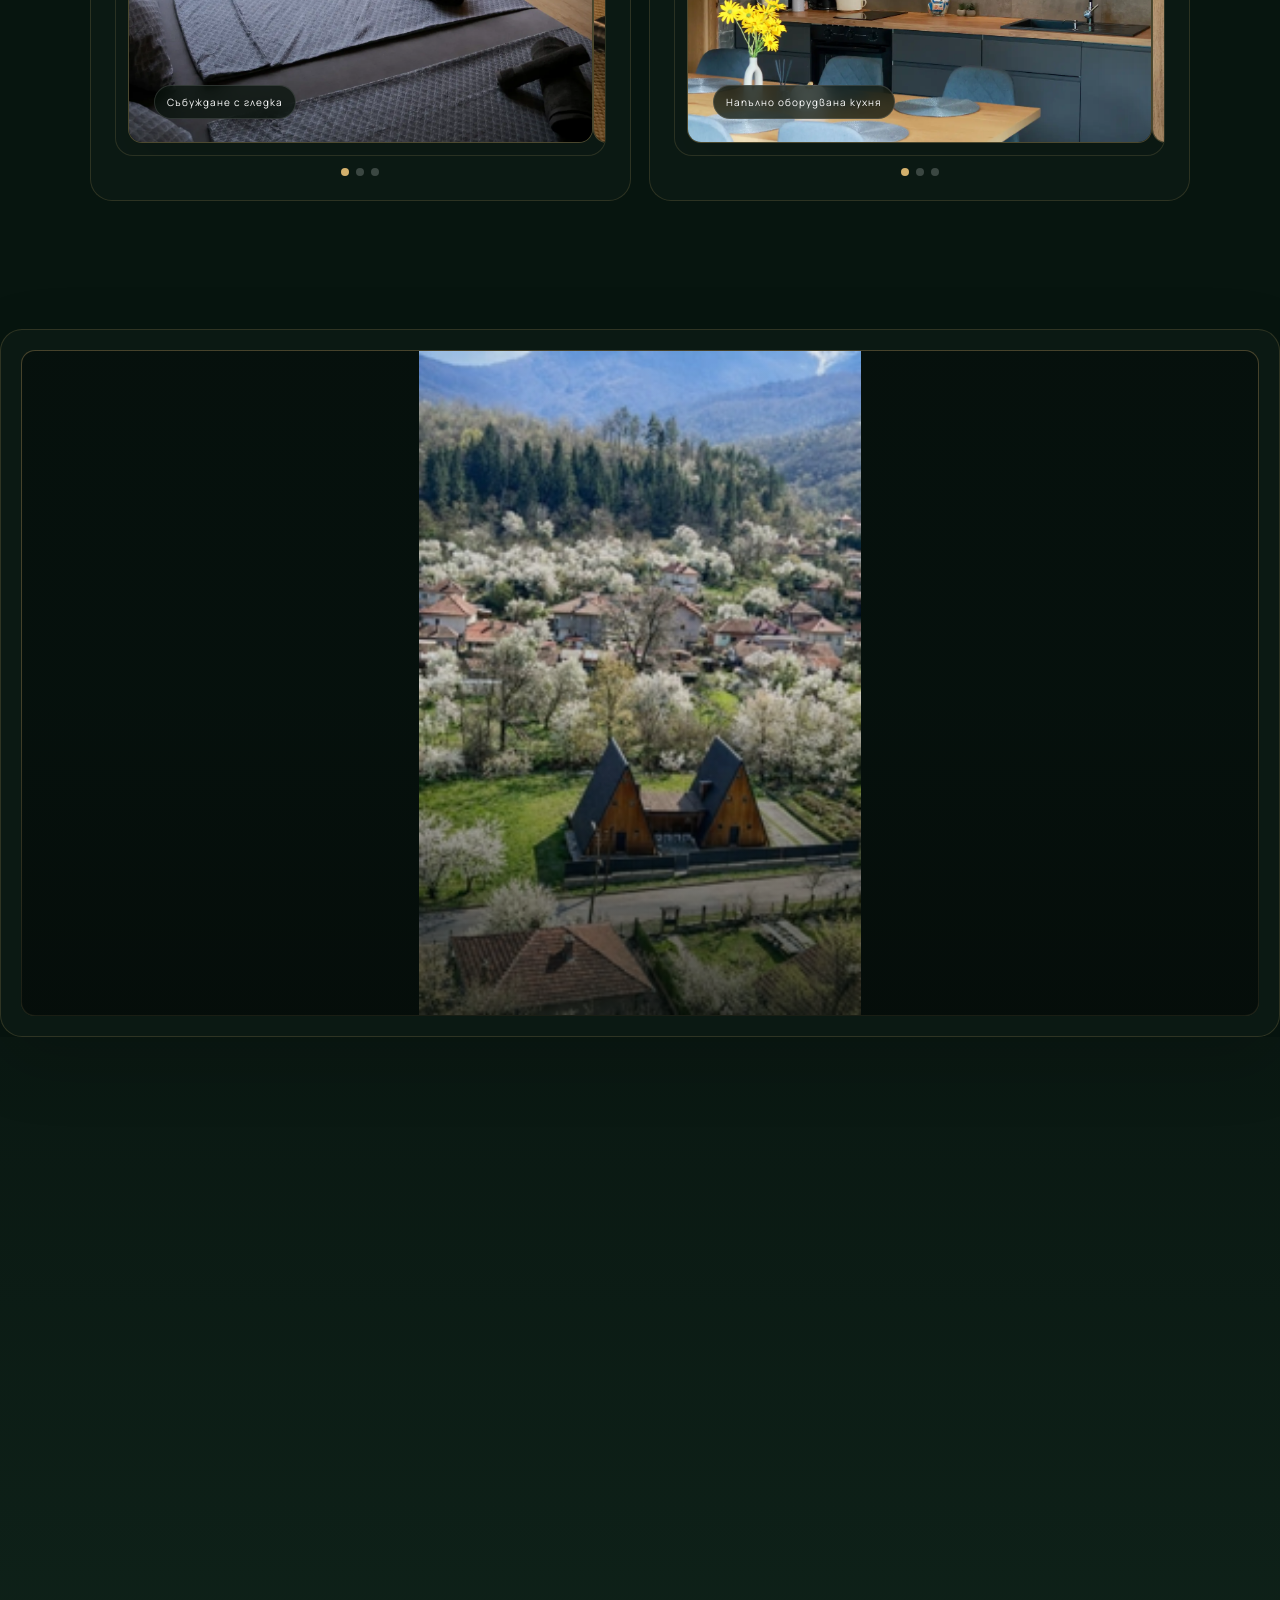
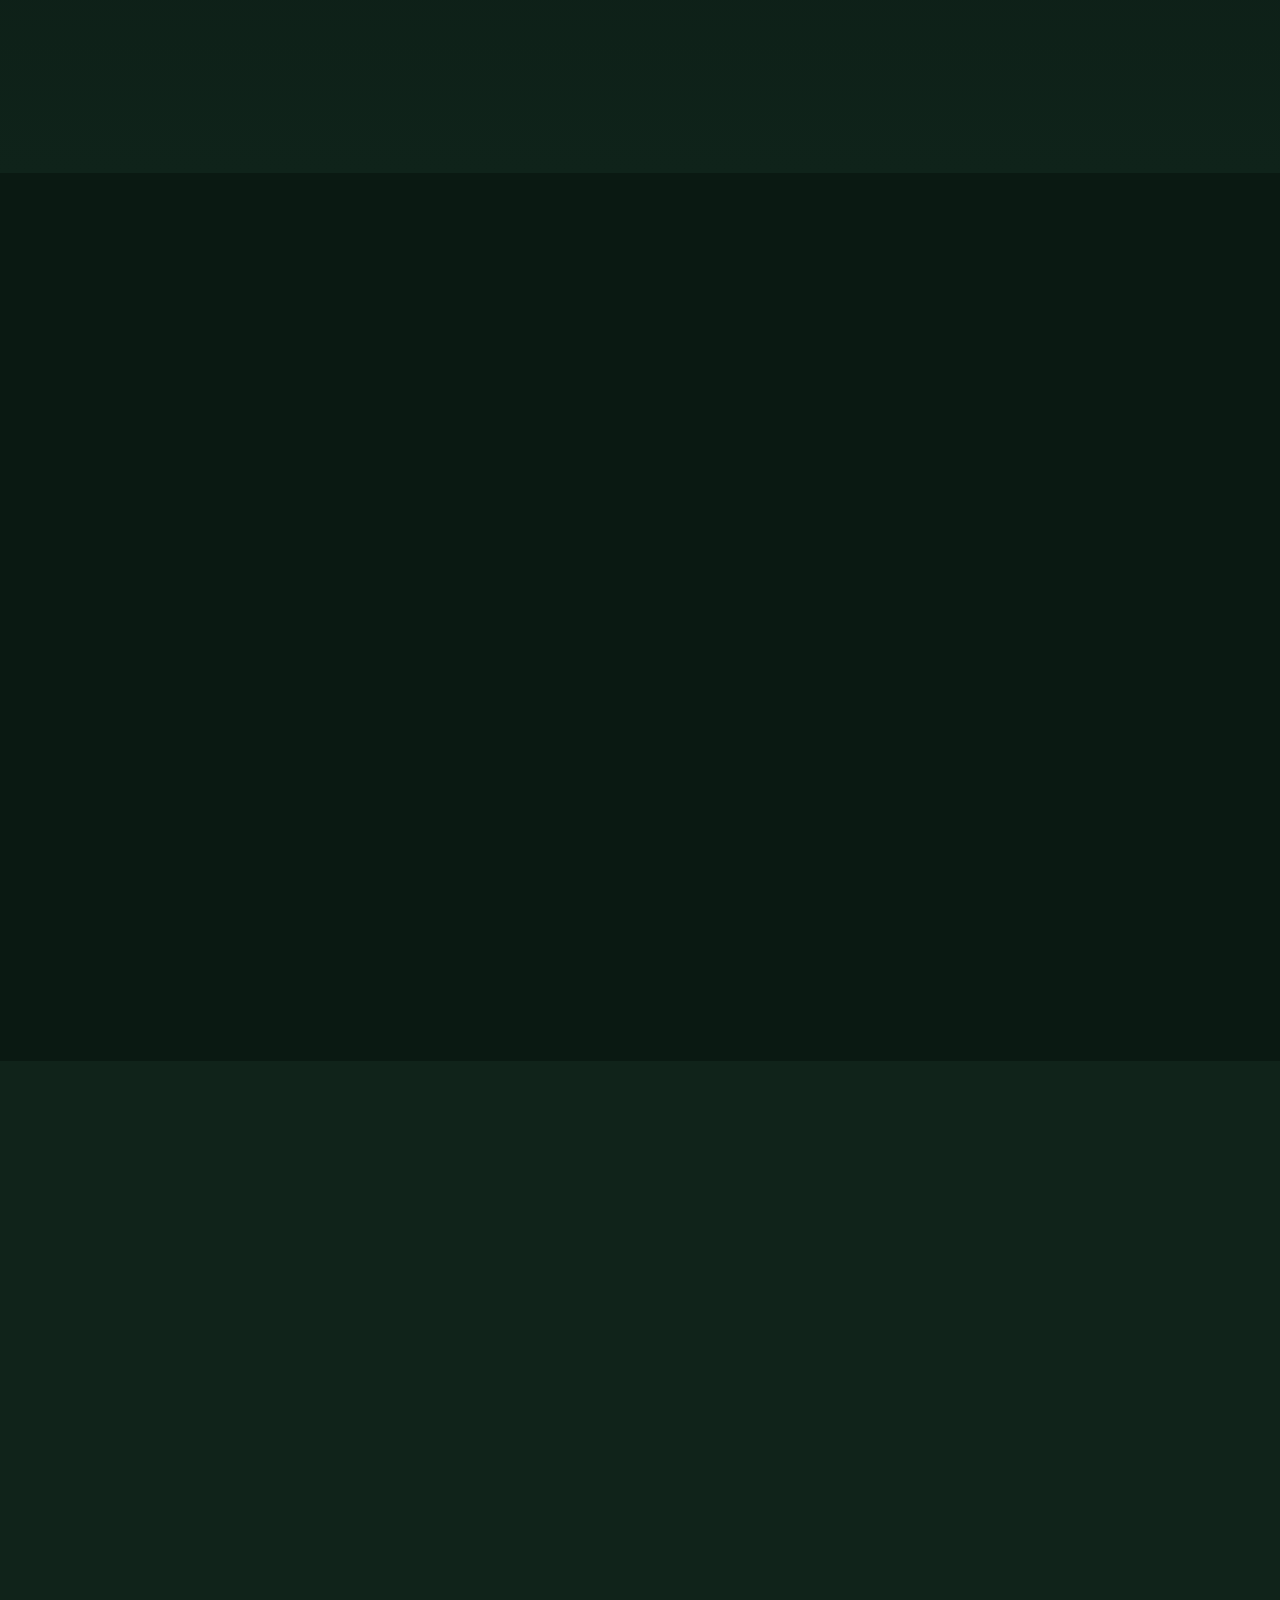
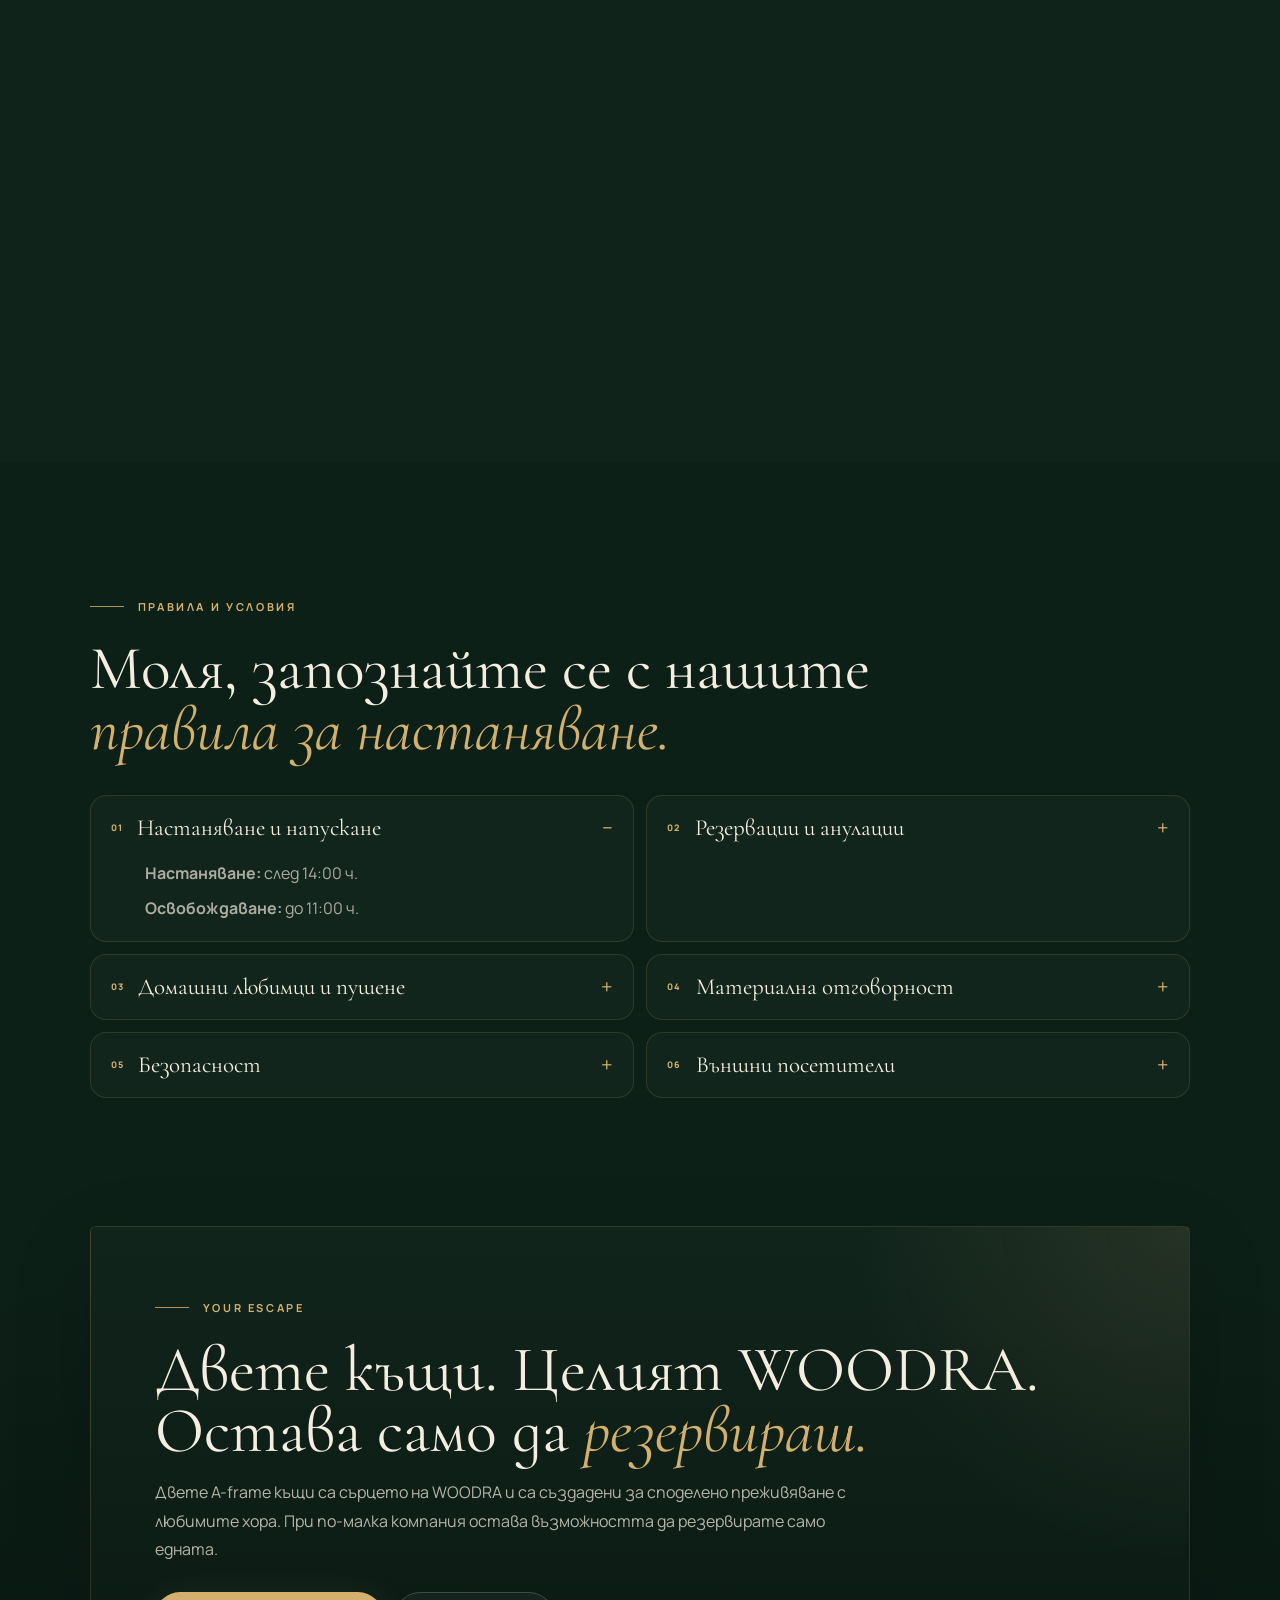
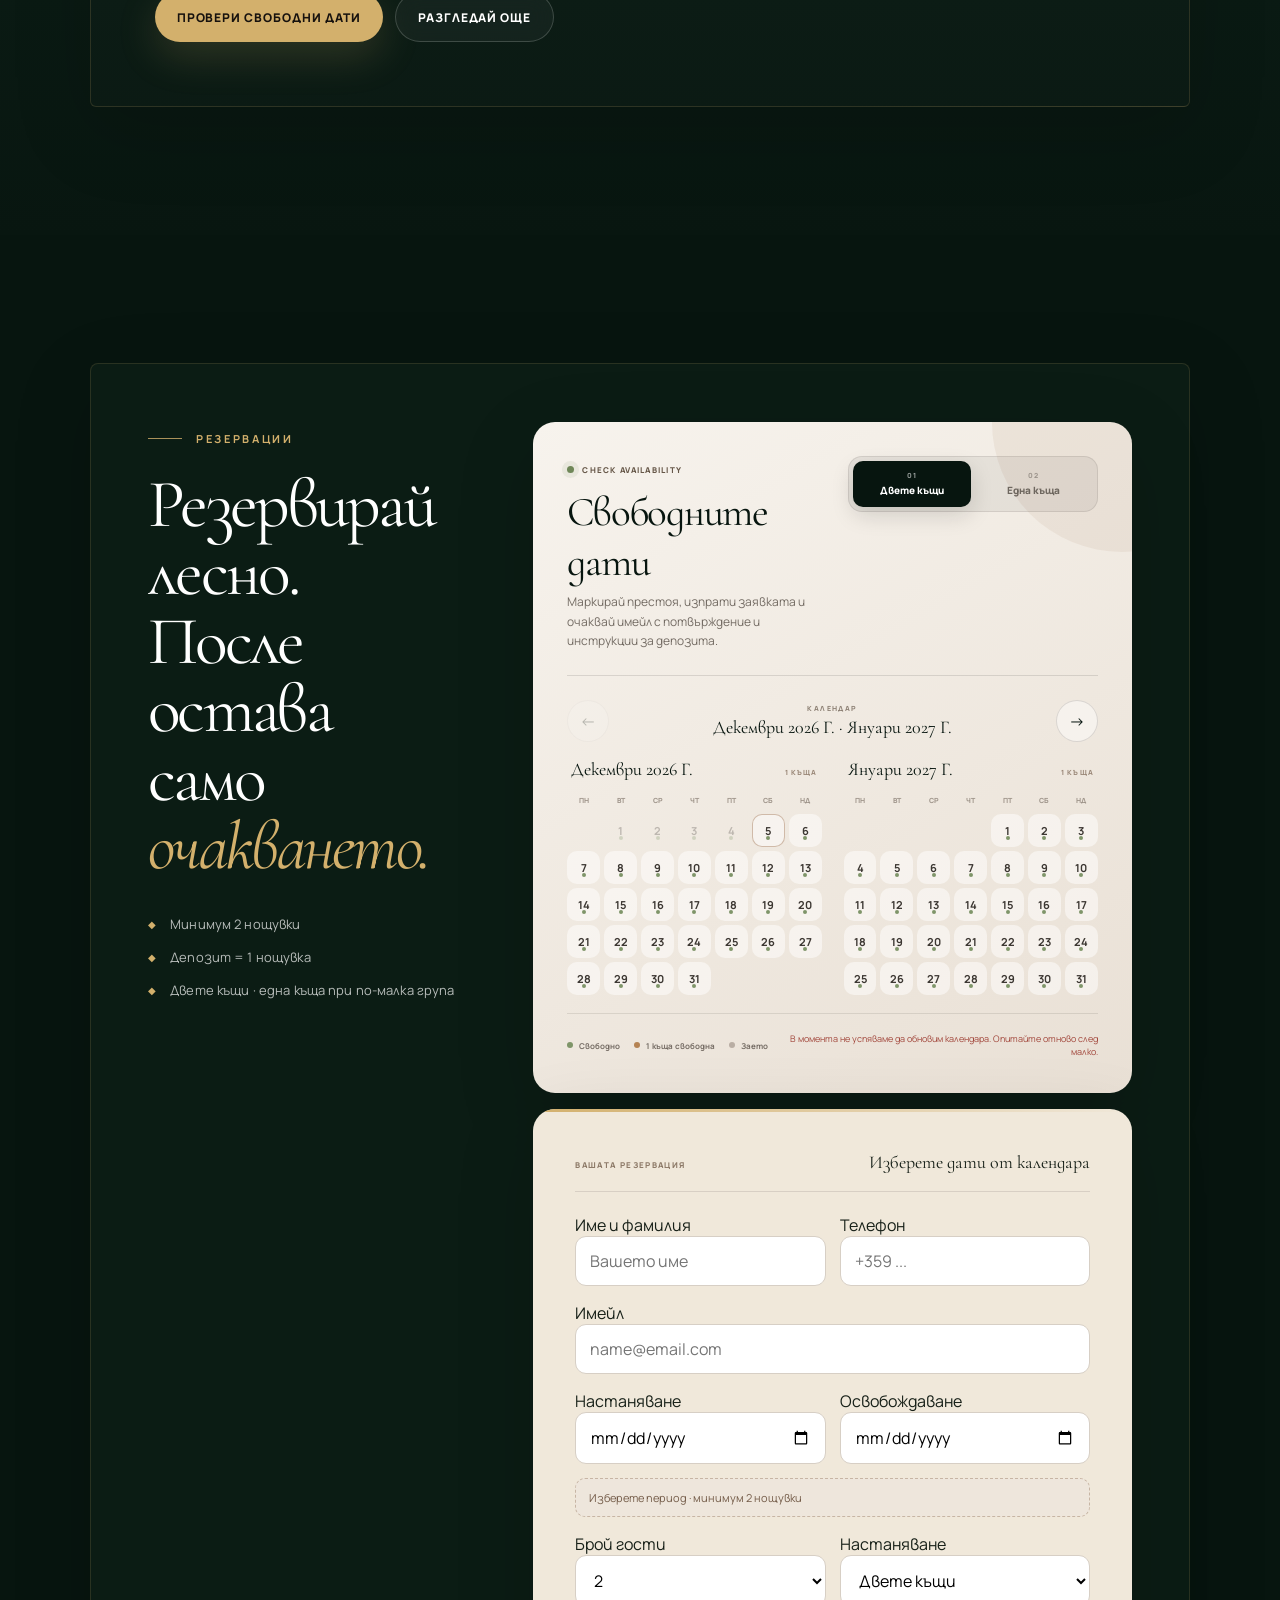
==== commit 52f79f69: "Add files via upload" ====
--- a/index.html
+++ b/index.html
@@ -58,16 +58,27 @@
 </button>
 </header>
 <div aria-hidden="true" class="mobile-menu">
-<a href="#houses">Къщите</a>
-<a href="#amenities">Удобства</a>
-<a href="#gallery">Галерия</a>
-<a href="#pricing">Цени</a>
-<a href="#around">Наоколо</a>
-<a href="#events">Събития</a>
-<a href="#location">Локация</a><a href="#rules">Правила</a>
+<p class="mobile-menu-label">РАЗГЛЕДАЙ WOODRA</p>
+<nav aria-label="Мобилна навигация" class="mobile-menu-primary">
+<a href="#houses"><span>01</span>Къщите</a>
+<a href="#amenities"><span>02</span>Удобства</a>
+<a href="#gallery"><span>03</span>Галерия</a>
+<a href="#pricing"><span>04</span>Цени</a>
+<a href="#around"><span>05</span>Наоколо</a>
+<a href="#events"><span>06</span>Събития</a>
+<a href="#location"><span>07</span>Локация</a>
+<a href="#rules"><span>08</span>Правила</a>
+</nav>
+<div class="mobile-menu-socials">
 <a href="https://www.instagram.com/woodra.aframe/" rel="noopener" target="_blank">Instagram ↗</a>
 <a href="https://www.facebook.com/share/19hZjLLN1f/?mibextid=wwXIfr" rel="noopener" target="_blank">Facebook ↗</a>
-<div class="mobile-contact-mini"><a href="tel:+359898714007">+359 898 714 007</a><a href="mailto:reservations@woodra-aframe.com">reservations@woodra-aframe.com</a><span><a href="index.html">BG</a> / <a href="en.html">EN</a></span></div><a href="#booking">Резервирай</a>
+</div>
+<div class="mobile-contact-mini">
+<a href="tel:+359898714007">+359 898 714 007</a>
+<a href="mailto:reservations@woodra-aframe.com">reservations@woodra-aframe.com</a>
+<span><a aria-current="page" class="active" href="index.html">BG</a> / <a href="en.html">EN</a></span>
+</div>
+<a class="mobile-menu-book" href="#booking">Провери свободни дати <span>→</span></a>
 </div>
 <div aria-label="Навигация между секциите" class="floating-nav">
 <button aria-label="Предишна секция" class="floating-arrow" id="section-prev" type="button">↑</button>
@@ -87,10 +98,10 @@
 <section aria-label="WOODRA A-FRAME" class="hero" id="hero">
 <div aria-hidden="true" class="hero-slideshow">
 <picture class="hero-slide active"><img alt="" fetchpriority="high" src="woodra-hero-01.webp"/></picture>
-<picture class="hero-slide"><img alt="" src="woodra-hero-02.webp"/></picture>
+<picture class="hero-slide"><img alt="" src="woodra-gallery-night-dining.webp"/></picture>
 <picture class="hero-slide"><img alt="" src="woodra-hero-03.webp"/></picture>
-<picture class="hero-slide"><img alt="" src="woodra-hero-04.webp"/></picture>
-<picture class="hero-slide"><img alt="" src="woodra-hero-05.webp"/></picture>
+<picture class="hero-slide"><img alt="" src="woodra-gallery-terrace-seating.webp"/></picture>
+<picture class="hero-slide"><img alt="" src="woodra-gallery-day-patio.webp"/></picture>
 <picture class="hero-slide"><img alt="" src="woodra-hero-06.webp"/></picture>
 </div>
 <div aria-hidden="true" class="hero-slide-dots"><button class="active" type="button"></button><button type="button"></button><button type="button"></button><button type="button"></button><button type="button"></button><button type="button"></button></div>
@@ -227,7 +238,7 @@
 </div>
 </article>
 <article class="amenity-card reveal">
-<img alt="Кът за отдих на терасата" loading="lazy" src="woodra-terrace-client.jpg"/>
+<img alt="Кът за отдих на терасата с поглед към басейна" loading="lazy" src="woodra-terrace-relax.webp"/>
 <div class="amenity-content">
 <span>02</span>
 <h3>Тераса &amp; отдих</h3>
@@ -258,21 +269,20 @@
 <p>Шумът на реката се чува от терасата — естествен фон за вечерите тук.</p>
 </div>
 </article>
-<article class="amenity-card reveal">
-<img alt="Достъп и паркинг при WOODRA" loading="lazy" src="woodra-parking.webp"/>
-<div class="amenity-content">
-<span>06</span>
-<h3>Паркинг</h3>
-<p>Пристигаш с колата чак до вратата — място за 4 автомобила, без излишни притеснения.</p>
-</div>
-</article>
 </div>
 <article class="panorama-feature reveal">
 <img alt="Панорамна тераса с гледка към връх Ком" loading="lazy" src="woodra-terrace-wide.webp"/>
 <div class="panorama-overlay"></div>
 <div class="panorama-copy"><span>THE VIEW</span><h3>Панорамна тераса<br/>с гледка към <em>връх Ком.</em></h3></div>
 </article>
-<div class="breakfast-card breakfast-card-photo reveal"><div class="breakfast-photo"><img alt="Традиционна закуска в WOODRA с гледка към планината" loading="lazy" src="woodra-breakfast.webp"/></div><div class="breakfast-body"><div class="breakfast-card-head"><span class="breakfast-icon">☕</span><div><span class="breakfast-eyebrow">ПО ЗАЯВКА</span><strong>Традиционна българска закуска</strong><p>Домашно начало на деня с гледка към Балкана.</p></div><div class="breakfast-price"><strong>12 €</strong><span>на човек</span></div></div><div class="breakfast-options"><div><span>01</span><p>Мекици с домашно сладко и сирене</p></div><div><span>02</span><p>Домашна баница със сирене</p></div><div><span>03</span><p>Пържени филийки с домашно сладко и сирене</p></div></div><a href="#booking">Добави към престоя →</a></div></div>
+<div class="breakfast-card breakfast-card-photo reveal">
+<div aria-label="Снимки на закуската" class="breakfast-photo" data-breakfast-slider>
+<figure class="breakfast-slide active"><img alt="Мекици с домашно сладко и сирене" loading="lazy" src="woodra-breakfast-table.webp"/><figcaption>Домашна закуска</figcaption></figure>
+<figure class="breakfast-slide"><img alt="Закуска и кафе на панорамната тераса" loading="lazy" src="woodra-breakfast-terrace.webp"/><figcaption>Сутрин на терасата</figcaption></figure>
+<div class="breakfast-photo-controls"><button aria-label="Покажи първата снимка" class="active" type="button"></button><button aria-label="Покажи втората снимка" type="button"></button></div>
+</div>
+<div class="breakfast-body"><div class="breakfast-card-head"><span class="breakfast-icon">☕</span><div><span class="breakfast-eyebrow">ПО ЗАЯВКА</span><strong>Традиционна българска закуска</strong><p>Домашно начало на деня с гледка към Балкана.</p></div><div class="breakfast-price"><strong>12 €</strong><span>на човек</span></div></div><div class="breakfast-options"><div><span>01</span><p>Мекици с домашно сладко и сирене</p></div><div><span>02</span><p>Домашна баница със сирене</p></div><div><span>03</span><p>Пържени филийки с домашно сладко и сирене</p></div></div><a href="#booking">Добави към престоя →</a></div>
+</div>
 </section>
 <section class="interior section">
 <div class="interior-grid">
@@ -288,9 +298,9 @@
 <button aria-label="Предишна снимка" class="interior-nav prev" type="button">←</button>
 <div class="interior-slider" id="interior-slider">
 <div class="interior-slide active"><img alt="Спалня в WOODRA" loading="lazy" src="woodra-interior-bed1.webp"/></div>
-<div class="interior-slide"><img alt="Спалня №3 в WOODRA" loading="lazy" src="woodra-bedroom-3.png"/></div>
-<div class="interior-slide"><img alt="Всекидневна зона с диван" loading="lazy" src="woodra-living-room-sofa.jpg"/></div>
-<div class="interior-slide"><img alt="Детайл от дневната зона" loading="lazy" src="woodra-living-detail.jpg"/></div>
+<div class="interior-slide"><img alt="Спалня №3 в WOODRA" loading="lazy" src="woodra-bedroom-3.webp"/></div>
+<div class="interior-slide"><img alt="Всекидневна зона с диван" loading="lazy" src="woodra-living-room-sofa.webp"/></div>
+<div class="interior-slide"><img alt="Дневната зона, поглед отгоре" loading="lazy" src="woodra-gallery-living-overview.webp"/></div>
 <div class="interior-slide"><img alt="Втора спалня в WOODRA" loading="lazy" src="woodra-interior-bed2.webp"/></div>
 <div class="interior-slide"><img alt="Баня с дървени детайли" loading="lazy" src="woodra-interior-bath1.webp"/></div>
 <div class="interior-slide"><img alt="Баня с каменна мивка" loading="lazy" src="woodra-interior-bath2.webp"/></div>
@@ -309,24 +319,22 @@
 <p class="section-kicker">ГАЛЕРИЯ</p>
 <h2>Разгледай WOODRA<br/><em>по преживявания.</em></h2>
 </div>
-<p>Подредихме кадрите в няколко отделни слайдшоута – отвън, вътре и около къщите.</p>
+<p>Четири слайдшоута с различни кадри – архитектура, стаи, тераси, кухня и бани.</p>
 </div>
 
 <div class="showcase-block reveal" data-slider>
   <div class="showcase-head">
     <div>
-      <span class="showcase-kicker">01 · ОТВЪН</span>
-      <h3>Поглед отвън.</h3>
+      <span class="showcase-kicker">01 · ОТВЪН И ВЕЧЕР</span>
+      <h3>Светлини и архитектура.</h3>
     </div>
     <div class="showcase-nav"><button type="button" class="showcase-arrow prev" aria-label="Предишна снимка">←</button><button type="button" class="showcase-arrow next" aria-label="Следваща снимка">→</button></div>
   </div>
   <div class="showcase-viewport"><div class="showcase-track">
-    <button type="button" class="showcase-slide active" data-lightbox="woodra-hero-01.webp"><img src="woodra-hero-01.webp" alt="Двете къщи през деня" loading="lazy"/><span>WOODRA отвън</span></button>
-    <button type="button" class="showcase-slide" data-lightbox="woodra-houses-both.webp"><img src="woodra-houses-both.webp" alt="Двете A-frame къщи" loading="lazy"/><span>Двете къщи</span></button>
-    <button type="button" class="showcase-slide" data-lightbox="woodra-house-one.webp"><img src="woodra-house-one.webp" alt="Фасадата и външният кът" loading="lazy"/><span>Фасада и външен кът</span></button>
-    <button type="button" class="showcase-slide" data-lightbox="woodra-pool.webp"><img src="woodra-pool.webp" alt="Басейнът пред къщите" loading="lazy"/><span>Басейнът отпред</span></button>
-    <button type="button" class="showcase-slide" data-lightbox="woodra-hero-02.webp"><img src="woodra-hero-02.webp" alt="WOODRA вечер" loading="lazy"/><span>Вечерна атмосфера</span></button>
-    <button type="button" class="showcase-slide" data-lightbox="woodra-exterior-night2.webp"><img src="woodra-exterior-night2.webp" alt="Басейнът вечер" loading="lazy"/><span>Басейнът вечер</span></button>
+    <button type="button" class="showcase-slide active" data-lightbox="woodra-gallery-night-entrance.webp"><img src="woodra-gallery-night-entrance.webp" alt="Осветените къщи вечер" loading="lazy"/><span>Светлини вечер</span></button>
+    <button type="button" class="showcase-slide" data-lightbox="woodra-gallery-night-balcony.webp"><img src="woodra-gallery-night-balcony.webp" alt="Балконът и фасадата вечер" loading="lazy"/><span>Балконът вечер</span></button>
+    <button type="button" class="showcase-slide" data-lightbox="woodra-gallery-night-facade.webp"><img src="woodra-gallery-night-facade.webp" alt="Фасадата отблизо вечер" loading="lazy"/><span>Фасадата вечер</span></button>
+    <button type="button" class="showcase-slide" data-lightbox="woodra-gallery-night-glass-facade.webp"><img src="woodra-gallery-night-glass-facade.webp" alt="Стъклената фасада вечер" loading="lazy"/><span>Стъклената фасада</span></button>
   </div></div>
   <div class="showcase-dots"></div>
 </div>
@@ -334,21 +342,16 @@
 <div class="showcase-block reveal" data-slider>
   <div class="showcase-head">
     <div>
-      <span class="showcase-kicker">02 · ВЪТРЕ</span>
-      <h3>Интериор.</h3>
+      <span class="showcase-kicker">02 · СТАИ И ПРОСТРАНСТВА</span>
+      <h3>От антрето до спалните.</h3>
     </div>
     <div class="showcase-nav"><button type="button" class="showcase-arrow prev" aria-label="Предишна снимка">←</button><button type="button" class="showcase-arrow next" aria-label="Следваща снимка">→</button></div>
   </div>
   <div class="showcase-viewport"><div class="showcase-track">
-    <button type="button" class="showcase-slide active" data-lightbox="woodra-interior-main.webp"><img src="woodra-interior-main.webp" alt="Спалня под A-frame покрива" loading="lazy"/><span>Спалня под покрива</span></button>
-    <button type="button" class="showcase-slide" data-lightbox="woodra-bedroom-3.png"><img src="woodra-bedroom-3.png" alt="Спалня №3" loading="lazy"/><span>Спалня №3</span></button>
-    <button type="button" class="showcase-slide" data-lightbox="woodra-living-room-sofa.jpg"><img src="woodra-living-room-sofa.jpg" alt="Дневна зона" loading="lazy"/><span>Дневна зона</span></button>
-    <button type="button" class="showcase-slide" data-lightbox="woodra-living-detail.jpg"><img src="woodra-living-detail.jpg" alt="Детайл от интериора" loading="lazy"/><span>Интериорен детайл</span></button>
-    <button type="button" class="showcase-slide" data-lightbox="woodra-interior-bed2.webp"><img src="woodra-interior-bed2.webp" alt="Модерна спалня" loading="lazy"/><span>Модерна спалня</span></button>
-    <button type="button" class="showcase-slide" data-lightbox="woodra-interior-bath1.webp"><img src="woodra-interior-bath1.webp" alt="Баня и душ" loading="lazy"/><span>Баня и душ</span></button>
-    <button type="button" class="showcase-slide" data-lightbox="woodra-interior-bath2.webp"><img src="woodra-interior-bath2.webp" alt="Баня с каменна мивка" loading="lazy"/><span>Каменна мивка</span></button>
-    <button type="button" class="showcase-slide" data-lightbox="woodra-interior-dining.webp"><img src="woodra-interior-dining.webp" alt="Механа и трапезария" loading="lazy"/><span>Механа и трапезария</span></button>
-    <button type="button" class="showcase-slide" data-lightbox="woodra-interior-kitchen.webp"><img src="woodra-interior-kitchen.webp" alt="Кухня" loading="lazy"/><span>Кухня</span></button>
+    <button type="button" class="showcase-slide active" data-lightbox="woodra-gallery-entry.webp"><img src="woodra-gallery-entry.webp" alt="Антрето в къщата" loading="lazy"/><span>Добре дошли</span></button>
+    <button type="button" class="showcase-slide" data-lightbox="woodra-gallery-hallway.webp"><img src="woodra-gallery-hallway.webp" alt="Коридорът с входната врата" loading="lazy"/><span>Входната зона</span></button>
+    <button type="button" class="showcase-slide" data-lightbox="woodra-gallery-bedroom-wide-1.webp"><img src="woodra-gallery-bedroom-wide-1.webp" alt="Спалня с дървена ламперия" loading="lazy"/><span>Топло дърво</span></button>
+    <button type="button" class="showcase-slide" data-lightbox="woodra-gallery-bedroom-wide-2.webp"><img src="woodra-gallery-bedroom-wide-2.webp" alt="Втора просторна спалня" loading="lazy"/><span>Тиха спалня</span></button>
   </div></div>
   <div class="showcase-dots"></div>
 </div>
@@ -356,18 +359,31 @@
 <div class="showcase-block reveal" data-slider>
   <div class="showcase-head">
     <div>
-      <span class="showcase-kicker">03 · ДВОР И ТЕРАСИ</span>
-      <h3>Двор и тераси.</h3>
+      <span class="showcase-kicker">03 · ТЕРАСИ И ГЛЕДКИ</span>
+      <h3>Навън, но като у дома.</h3>
     </div>
     <div class="showcase-nav"><button type="button" class="showcase-arrow prev" aria-label="Предишна снимка">←</button><button type="button" class="showcase-arrow next" aria-label="Следваща снимка">→</button></div>
   </div>
   <div class="showcase-viewport"><div class="showcase-track">
-    <button type="button" class="showcase-slide active" data-lightbox="woodra-hero-03.webp"><img src="woodra-hero-03.webp" alt="Дворът на WOODRA" loading="lazy"/><span>Дворът</span></button>
-    <button type="button" class="showcase-slide" data-lightbox="woodra-terrace-client.jpg"><img src="woodra-terrace-client.jpg" alt="Тераса с гледка" loading="lazy"/><span>Тераса с гледка</span></button>
-    <button type="button" class="showcase-slide" data-lightbox="woodra-terrace-2.webp"><img src="woodra-terrace-2.webp" alt="Кът за отдих" loading="lazy"/><span>Кът за отдих</span></button>
-    <button type="button" class="showcase-slide" data-lightbox="woodra-pool-top.webp"><img src="woodra-pool-top.webp" alt="Гледка към басейна" loading="lazy"/><span>Край басейна</span></button>
-    <button type="button" class="showcase-slide" data-lightbox="woodra-kids.webp"><img src="woodra-kids.webp" alt="Детски кът" loading="lazy"/><span>Място за игри</span></button>
-    <button type="button" class="showcase-slide" data-lightbox="woodra-terrace-3.webp"><img src="woodra-terrace-3.webp" alt="Терасен детайл" loading="lazy"/><span>Терасен детайл</span></button>
+    <button type="button" class="showcase-slide active" data-lightbox="woodra-gallery-bedroom-pool-view.webp"><img src="woodra-gallery-bedroom-pool-view.webp" alt="Спалня с гледка към басейна и двора" loading="lazy"/><span>Събуждане с гледка</span></button>
+    <button type="button" class="showcase-slide" data-lightbox="woodra-gallery-night-terrace.webp"><img src="woodra-gallery-night-terrace.webp" alt="Кътът на терасата вечер" loading="lazy"/><span>Тихият вечерен кът</span></button>
+    <button type="button" class="showcase-slide" data-lightbox="woodra-gallery-dining-detail.webp"><img src="woodra-gallery-dining-detail.webp" alt="Цветя и детайли край терасата" loading="lazy"/><span>Малките жестове</span></button>
+  </div></div>
+  <div class="showcase-dots"></div>
+</div>
+
+<div class="showcase-block reveal" data-slider>
+  <div class="showcase-head">
+    <div>
+      <span class="showcase-kicker">04 · КУХНЯ И БАНЯ</span>
+      <h3>Естествени материали.</h3>
+    </div>
+    <div class="showcase-nav"><button type="button" class="showcase-arrow prev" aria-label="Предишна снимка">←</button><button type="button" class="showcase-arrow next" aria-label="Следваща снимка">→</button></div>
+  </div>
+  <div class="showcase-viewport"><div class="showcase-track">
+    <button type="button" class="showcase-slide active" data-lightbox="woodra-gallery-kitchen-wide.webp"><img src="woodra-gallery-kitchen-wide.webp" alt="Кухнята в цял план" loading="lazy"/><span>Напълно оборудвана кухня</span></button>
+    <button type="button" class="showcase-slide" data-lightbox="woodra-gallery-bath-wide.webp"><img src="woodra-gallery-bath-wide.webp" alt="Банята с каменна мивка" loading="lazy"/><span>Камък и дърво</span></button>
+    <button type="button" class="showcase-slide" data-lightbox="woodra-gallery-bath-detail.webp"><img src="woodra-gallery-bath-detail.webp" alt="Каменна мивка отблизо" loading="lazy"/><span>Естествени материали</span></button>
   </div></div>
   <div class="showcase-dots"></div>
 </div>
--- a/styles.css
+++ b/styles.css
@@ -1926,3 +1926,352 @@
   .showcase-slide img { height: clamp(300px, 27vw, 400px) !important; }
   .interior-slide img { height: clamp(320px, 28vw, 430px) !important; }
 }
+
+/* v22 — focused mobile rebuild, corrected image presentation and fourth gallery */
+.breakfast-photo {
+  position: relative;
+  min-height: 440px;
+  background: #07150f;
+}
+.breakfast-slide {
+  position: absolute;
+  inset: 0;
+  margin: 0;
+  opacity: 0;
+  visibility: hidden;
+  transition: opacity .55s ease, visibility .55s ease;
+}
+.breakfast-slide.active {
+  opacity: 1;
+  visibility: visible;
+}
+.breakfast-slide img {
+  width: 100%;
+  height: 100%;
+  object-fit: cover;
+}
+.breakfast-slide figcaption {
+  position: absolute;
+  left: 18px;
+  bottom: 18px;
+  padding: 8px 11px;
+  border: 1px solid rgba(255,255,255,.14);
+  border-radius: 999px;
+  background: rgba(5,15,10,.72);
+  color: #fff;
+  font-size: 9px;
+  font-weight: 700;
+  letter-spacing: .12em;
+  text-transform: uppercase;
+  backdrop-filter: blur(12px);
+}
+.breakfast-photo-controls {
+  position: absolute;
+  z-index: 3;
+  right: 18px;
+  bottom: 18px;
+  display: flex;
+  gap: 7px;
+}
+.breakfast-photo-controls button {
+  width: 9px;
+  height: 9px;
+  padding: 0;
+  border: 1px solid rgba(255,255,255,.72);
+  border-radius: 50%;
+  background: transparent;
+  cursor: pointer;
+}
+.breakfast-photo-controls button.active { background: var(--wood-light); border-color: var(--wood-light); }
+
+@media (min-width: 901px) {
+  .gallery > .showcase-block,
+  .gallery > .showcase-block + .showcase-block,
+  .gallery > .showcase-block:nth-of-type(3) {
+    grid-column: auto;
+    width: 100%;
+    max-width: none;
+    margin: 0;
+    justify-self: stretch;
+  }
+  .gallery .showcase-slide img {
+    height: clamp(310px, 28vw, 420px) !important;
+    object-fit: cover !important;
+  }
+}
+
+@media (max-width: 900px) {
+  body.menu-open .site-header {
+    background: rgba(4,13,9,.98);
+    box-shadow: none;
+    backdrop-filter: none;
+  }
+  .site-header {
+    top: 0;
+    z-index: 120;
+    min-height: 72px;
+    padding: 10px 16px;
+    grid-template-columns: 1fr auto;
+    gap: 12px;
+    background: linear-gradient(180deg, rgba(3,12,8,.82), rgba(3,12,8,0));
+  }
+  .brand {
+    width: 116px;
+    height: 50px;
+    overflow: visible;
+  }
+  .brand img {
+    width: 116px;
+    height: 50px;
+    object-fit: contain;
+    filter: none;
+  }
+  .menu-toggle {
+    position: relative;
+    z-index: 2;
+    display: grid;
+    place-content: center;
+    width: 46px;
+    height: 46px;
+    padding: 0;
+    border: 1px solid rgba(211,176,108,.34);
+    border-radius: 50%;
+    background: rgba(7,21,15,.56);
+    backdrop-filter: blur(12px);
+  }
+  .menu-toggle span {
+    width: 20px;
+    height: 1px;
+    margin: 3px 0;
+    transition: transform .25s ease, opacity .2s ease;
+  }
+  body.menu-open .menu-toggle span:first-child { transform: translateY(3.5px) rotate(45deg); }
+  body.menu-open .menu-toggle span:last-child { transform: translateY(-3.5px) rotate(-45deg); }
+
+  .mobile-menu {
+    display: flex;
+    position: fixed;
+    z-index: 115;
+    inset: 0;
+    padding: 96px 18px max(22px, env(safe-area-inset-bottom));
+    flex-direction: column;
+    gap: 0;
+    overflow-y: auto;
+    background:
+      radial-gradient(circle at 100% 0, rgba(211,176,108,.12), transparent 42%),
+      linear-gradient(165deg, #07150f 0%, #0d2118 100%);
+    color: var(--white);
+    opacity: 0;
+    visibility: hidden;
+    pointer-events: none;
+    transform: translateY(-10px);
+    transition: opacity .25s ease, visibility .25s ease, transform .3s ease;
+  }
+  .mobile-menu.open {
+    display: flex;
+    opacity: 1;
+    visibility: visible;
+    pointer-events: auto;
+    transform: translateY(0);
+  }
+  .mobile-menu a {
+    border: 0;
+    padding: 0;
+    font-family: var(--sans);
+    font-size: inherit;
+  }
+  .mobile-menu-label {
+    margin: 0 0 14px;
+    color: var(--wood-light);
+    font-size: 9px;
+    font-weight: 800;
+    letter-spacing: .2em;
+  }
+  .mobile-menu-primary {
+    display: grid;
+    grid-template-columns: repeat(2, minmax(0,1fr));
+    border-top: 1px solid rgba(211,176,108,.2);
+  }
+  .mobile-menu-primary a {
+    min-height: 67px;
+    display: flex;
+    flex-direction: column;
+    justify-content: center;
+    gap: 5px;
+    border-bottom: 1px solid rgba(211,176,108,.16);
+    font-family: var(--serif);
+    font-size: 23px;
+    line-height: 1;
+  }
+  .mobile-menu-primary a:nth-child(odd) { border-right: 1px solid rgba(211,176,108,.16); padding-right: 14px; }
+  .mobile-menu-primary a:nth-child(even) { padding-left: 14px; }
+  .mobile-menu-primary a span {
+    color: var(--wood-light);
+    font-family: var(--sans);
+    font-size: 8px;
+    font-weight: 700;
+    letter-spacing: .16em;
+  }
+  .mobile-menu-socials {
+    display: flex;
+    gap: 8px;
+    margin-top: 16px;
+  }
+  .mobile-menu-socials a {
+    flex: 1;
+    padding: 11px 12px;
+    border: 1px solid rgba(211,176,108,.18);
+    border-radius: 999px;
+    text-align: center;
+    font-size: 10px;
+    font-weight: 700;
+    letter-spacing: .08em;
+  }
+  .mobile-contact-mini {
+    display: grid;
+    gap: 7px;
+    margin-top: 16px;
+    color: rgba(245,238,224,.68);
+  }
+  .mobile-contact-mini a { font-size: 11px; line-height: 1.35; overflow-wrap: anywhere; }
+  .mobile-contact-mini span { margin-top: 3px; font-size: 11px; }
+  .mobile-contact-mini .active { color: var(--wood-light); }
+  .mobile-menu-book {
+    min-height: 52px;
+    margin-top: 16px;
+    padding: 0 17px !important;
+    display: flex;
+    align-items: center;
+    justify-content: space-between;
+    border-radius: 999px !important;
+    background: var(--wood-light);
+    color: #07150f;
+    font-size: 11px !important;
+    font-weight: 800;
+    letter-spacing: .09em;
+    text-transform: uppercase;
+  }
+  .mobile-menu-book span { font-size: 18px; }
+
+  .hero {
+    min-height: 0;
+    height: auto;
+    overflow: hidden;
+  }
+  .hero-copy {
+    padding: clamp(126px, 17svh, 150px) 18px 50px;
+    max-width: none;
+  }
+  .hero .eyebrow {
+    margin: 0 0 10px;
+    max-width: 310px;
+    font-size: 9px;
+    line-height: 1.55;
+    letter-spacing: .2em;
+  }
+  .hero h1 {
+    max-width: 370px;
+    margin: 7px 0 17px;
+    font-size: clamp(43px, 11.4vw, 54px);
+    line-height: .9;
+    letter-spacing: -.045em;
+  }
+  .hero h1 em {
+    display: block;
+    margin-top: 7px;
+  }
+  .hero-lead {
+    max-width: 370px;
+    margin: 0 0 22px;
+    font-size: 14px;
+    line-height: 1.58;
+  }
+  .hero-whisper,
+  .hero-booking-teaser,
+  .scroll-cue,
+  .floating-nav,
+  .floating-actions,
+  .sticky-booking-cta { display: none !important; }
+  .hero-actions {
+    display: grid;
+    grid-template-columns: repeat(2, minmax(0,1fr));
+    gap: 9px;
+    max-width: 370px;
+  }
+  .hero-actions .button {
+    width: 100%;
+    min-width: 0;
+    min-height: 48px;
+    padding: 12px 10px;
+    font-size: 10px;
+  }
+  .hero-shade {
+    background:
+      linear-gradient(180deg, rgba(3,11,7,.64) 0%, rgba(3,11,7,.2) 30%, rgba(3,11,7,.68) 72%, rgba(3,11,7,.9) 100%),
+      linear-gradient(90deg, rgba(3,11,7,.55), rgba(3,11,7,.12));
+  }
+  .hero-meta {
+    position: relative;
+    left: auto;
+    right: auto;
+    bottom: auto;
+    grid-template-columns: repeat(2, minmax(0,1fr));
+    background: rgba(7,21,15,.92);
+    backdrop-filter: blur(12px);
+  }
+  .hero-meta div {
+    min-height: 74px;
+    padding: 12px 17px;
+  }
+  .hero-meta strong { font-size: 25px; line-height: 1; }
+  .hero-meta span { margin-top: 5px; font-size: 8px; line-height: 1.35; letter-spacing: .12em; }
+  .hero-slide-dots {
+    left: 18px;
+    bottom: 164px;
+  }
+  .hero-slide-dots button { width: 15px; }
+  .hero-slide-dots button.active { width: 30px; }
+  .hero-slide:nth-child(1) img { object-position: 55% center; }
+  .hero-slide:nth-child(2) img { object-position: 50% center; }
+  .hero-slide:nth-child(3) img { object-position: 50% center; }
+  .hero-slide:nth-child(4) img { object-position: 56% center; }
+  .hero-slide:nth-child(5) img { object-position: 50% 45%; }
+  .hero-slide:nth-child(6) img { object-position: 58% center; }
+
+  .breakfast-photo { min-height: 0; aspect-ratio: 4 / 3; }
+  .breakfast-slide figcaption { left: 13px; bottom: 13px; }
+  .breakfast-photo-controls { right: 13px; bottom: 16px; }
+  .showcase-slide img {
+    height: auto !important;
+    aspect-ratio: 4 / 3;
+    object-fit: cover !important;
+    object-position: center !important;
+  }
+  .interior-slide img {
+    height: auto !important;
+    aspect-ratio: 4 / 3;
+    object-fit: cover !important;
+  }
+}
+
+@media (max-width: 390px) {
+  .mobile-menu { padding-left: 15px; padding-right: 15px; }
+  .mobile-menu-primary a { min-height: 61px; font-size: 21px; }
+  .hero-copy { padding-left: 16px; padding-right: 16px; }
+  .hero h1 { font-size: clamp(40px, 11.2vw, 46px); }
+  .hero-actions { grid-template-columns: 1fr 1fr; }
+}
+
+/* v23 — five amenity cards without an empty desktop column */
+@media (min-width: 901px) {
+  .amenity-grid {
+    grid-template-columns: repeat(6, minmax(0, 1fr));
+  }
+  .amenity-grid > .amenity-card {
+    grid-column: span 2 !important;
+  }
+  .amenity-grid > .amenity-card:nth-child(4),
+  .amenity-grid > .amenity-card:nth-child(5) {
+    grid-column: span 3 !important;
+  }
+}
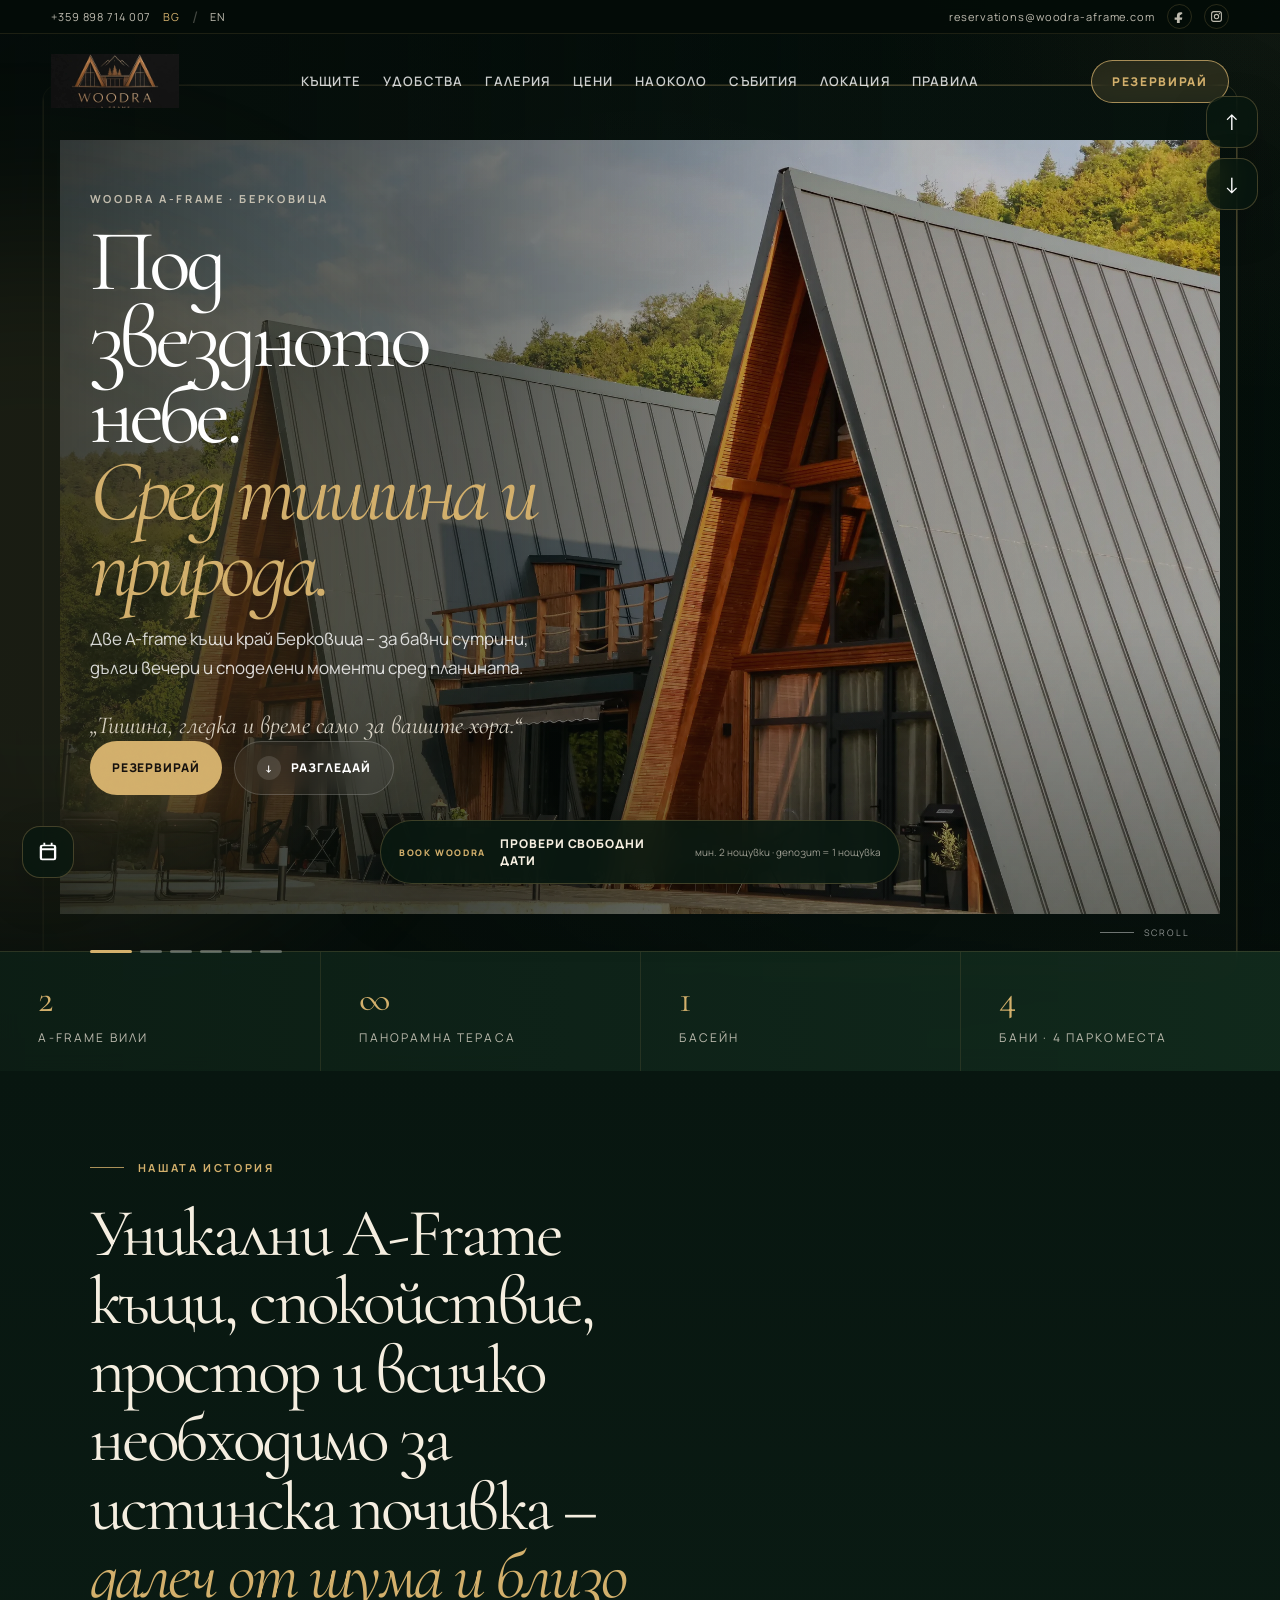
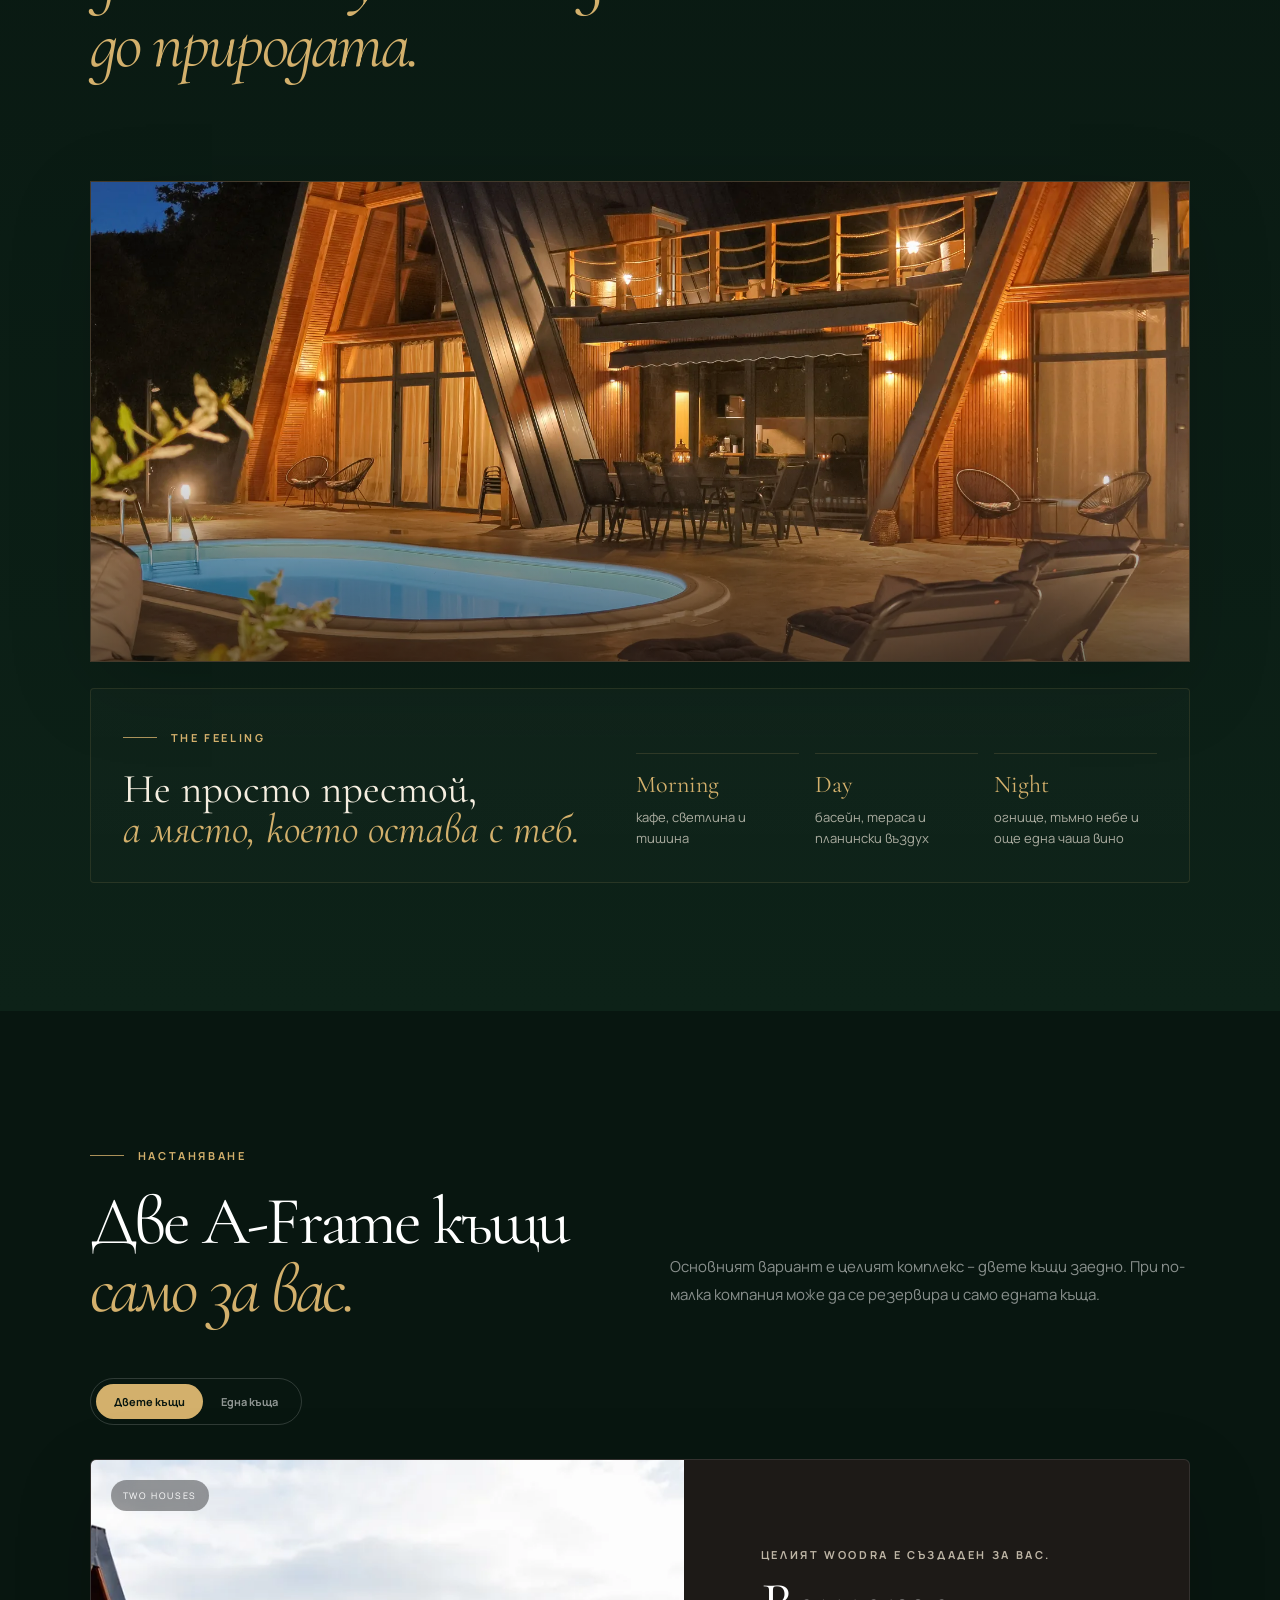
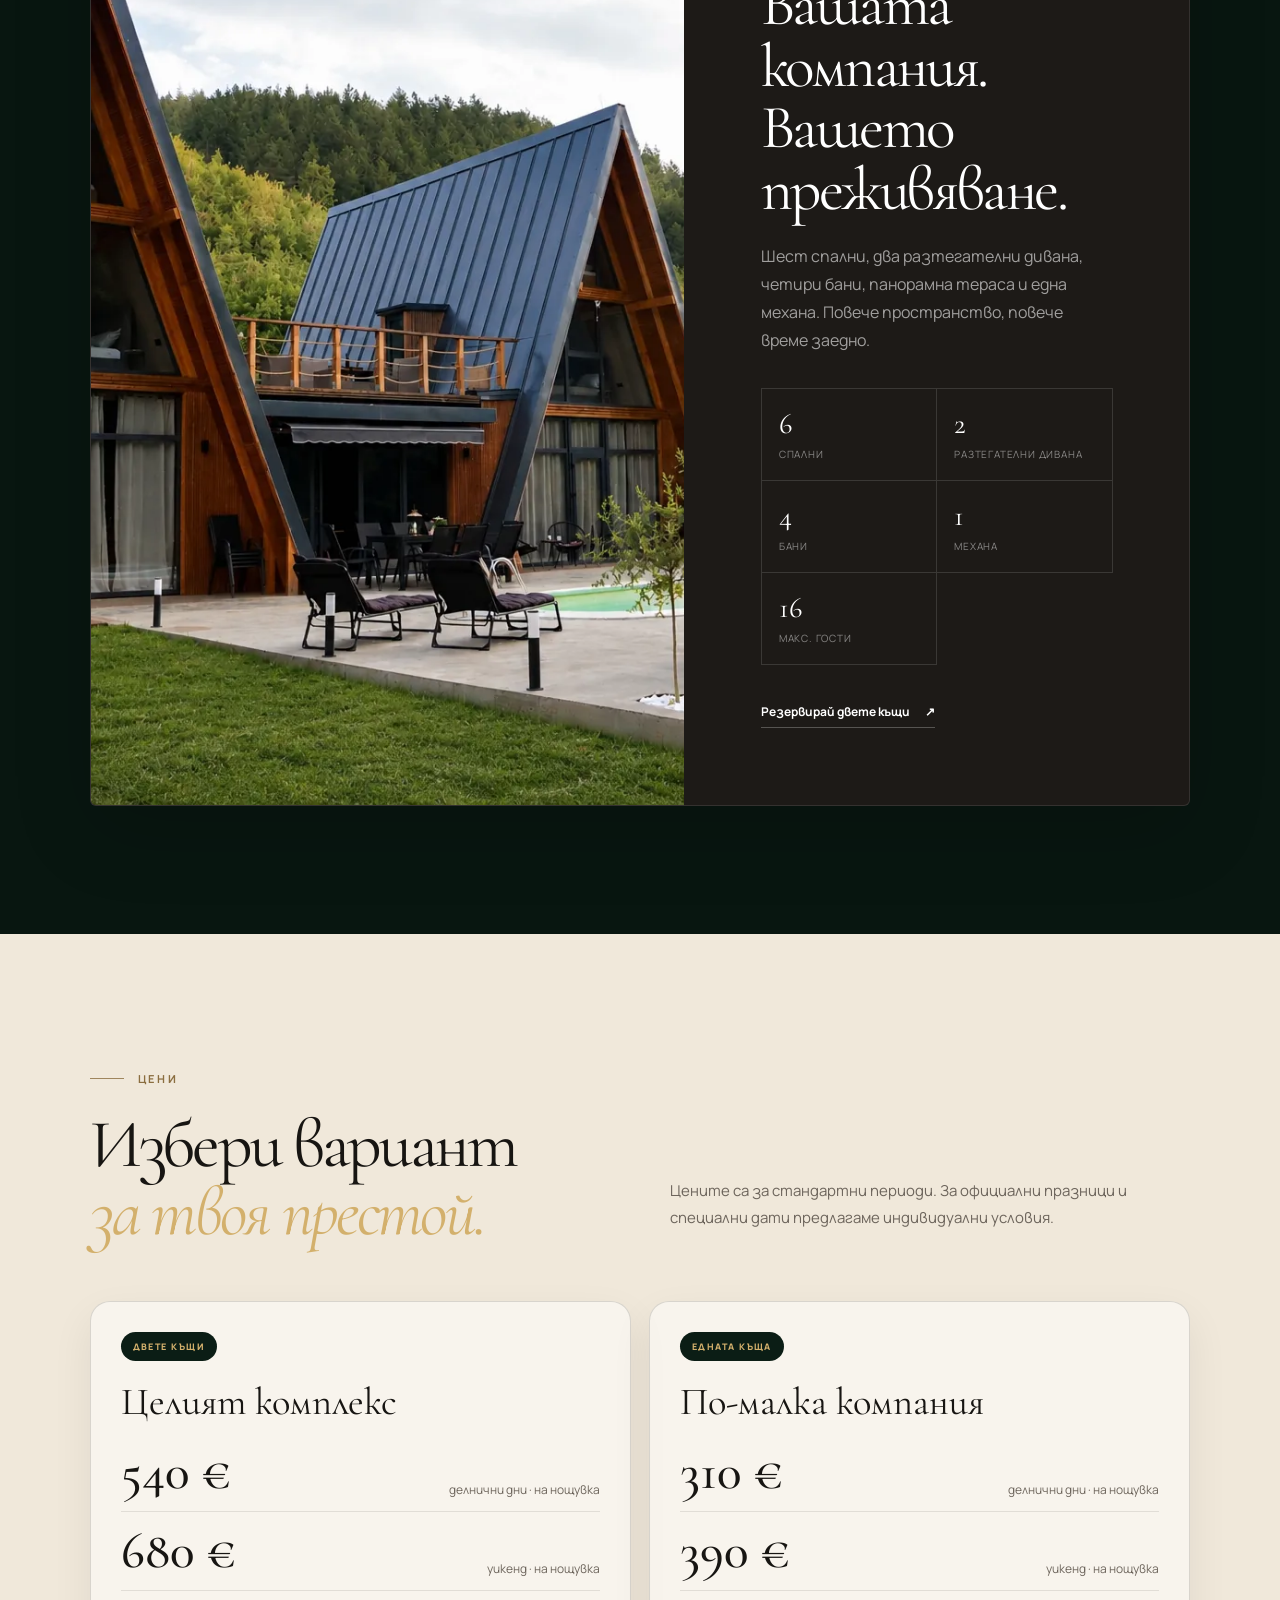
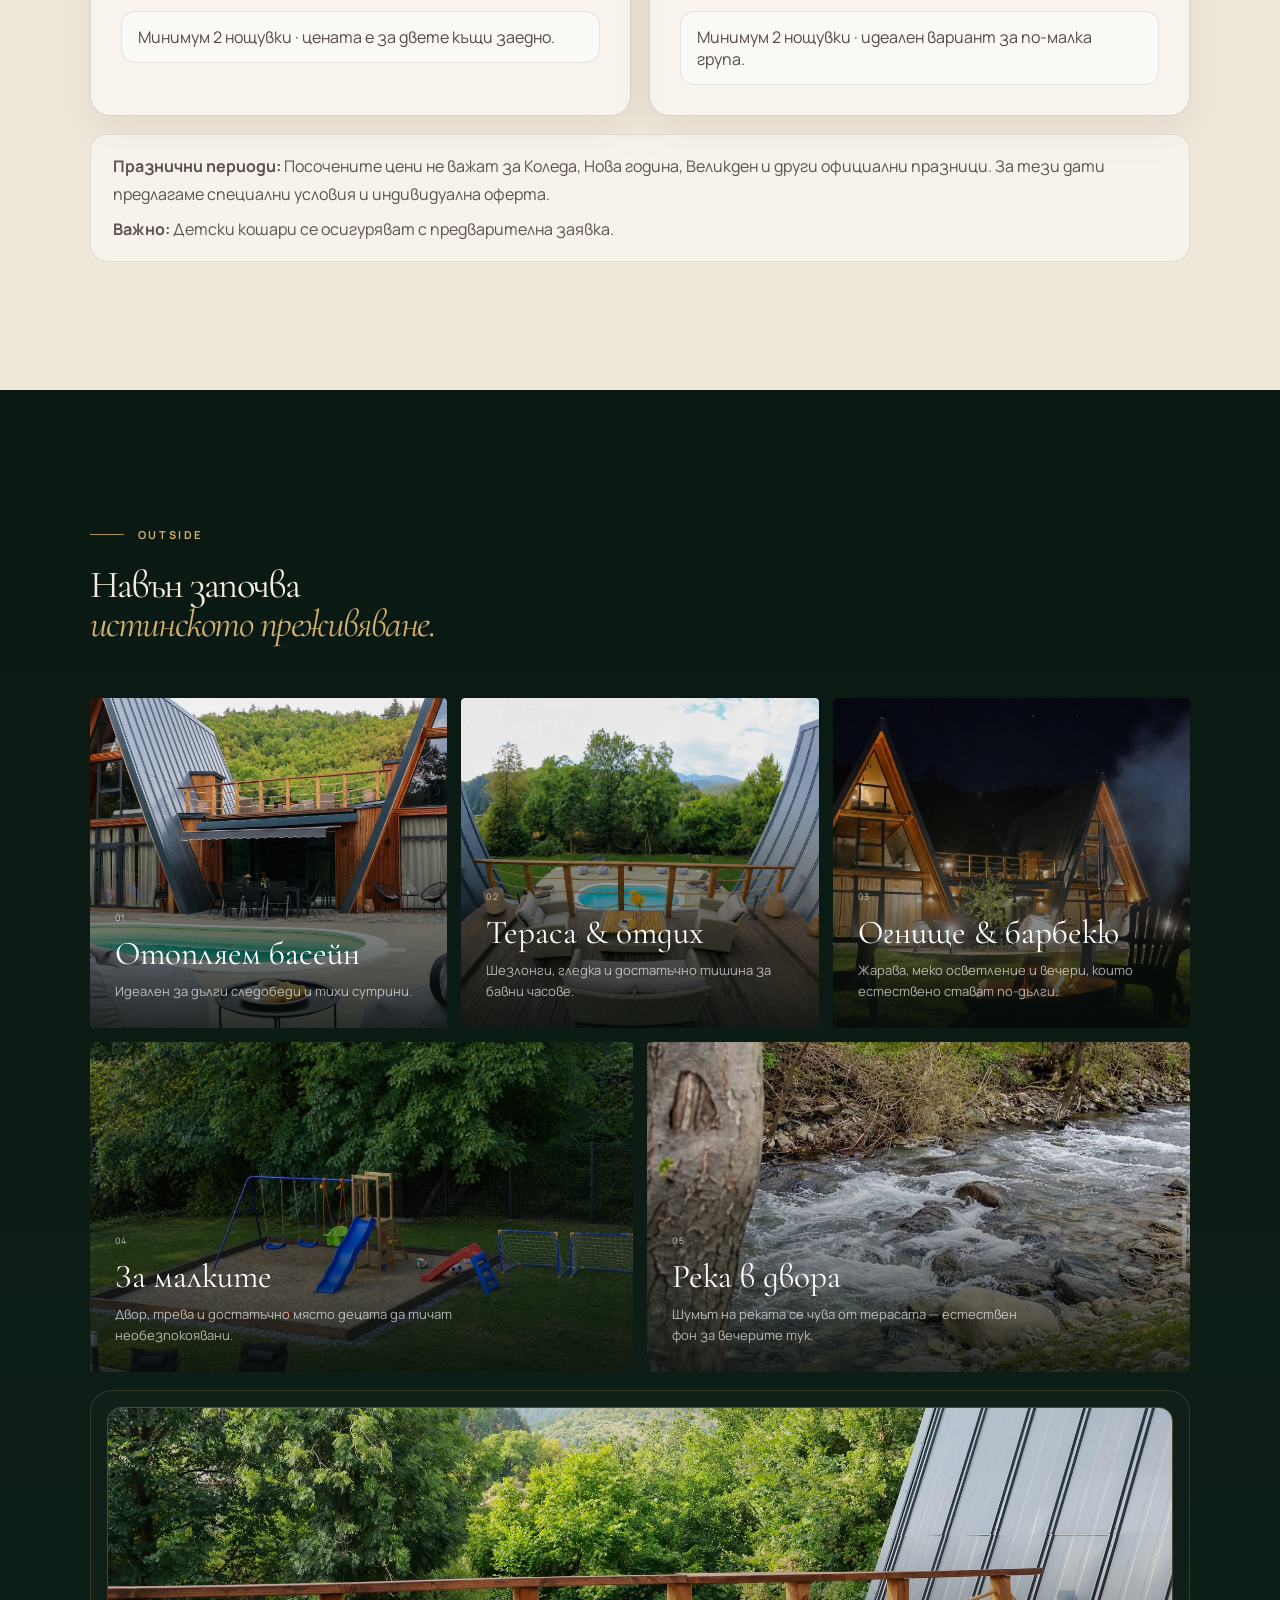
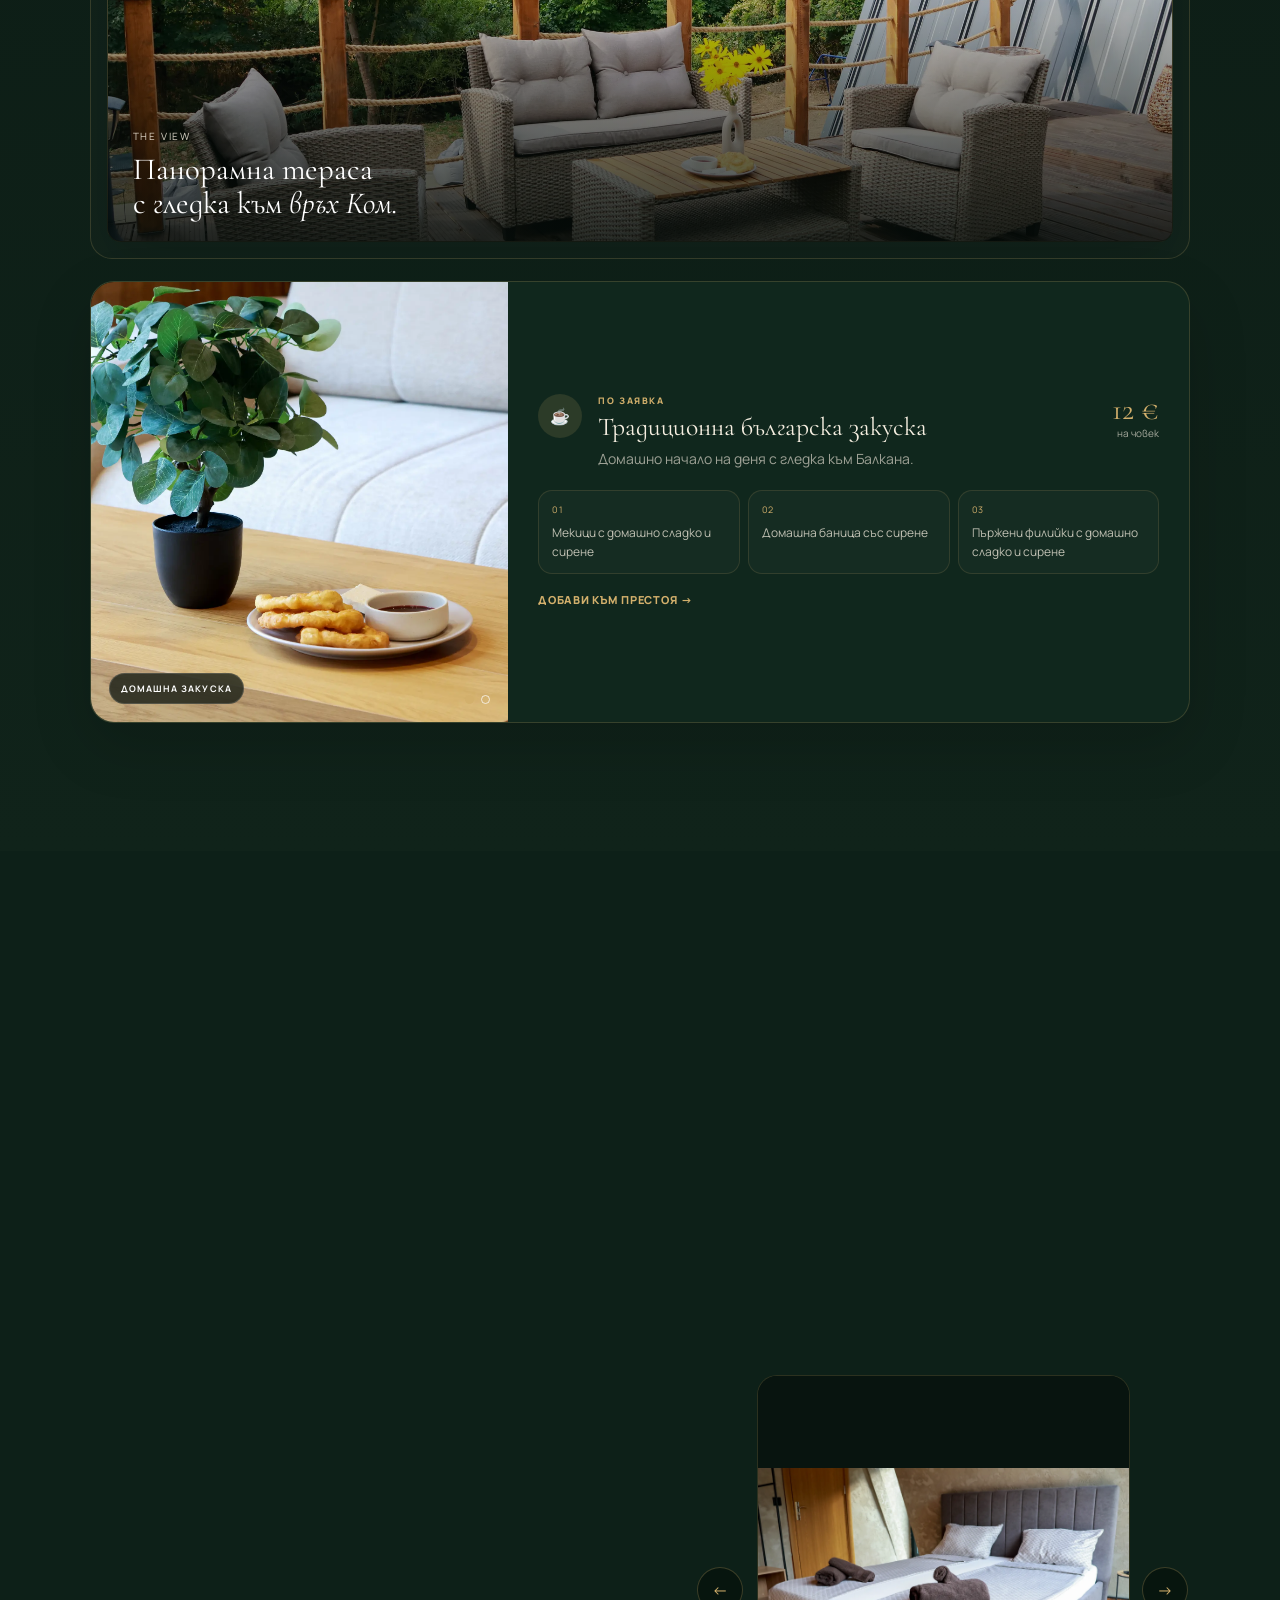
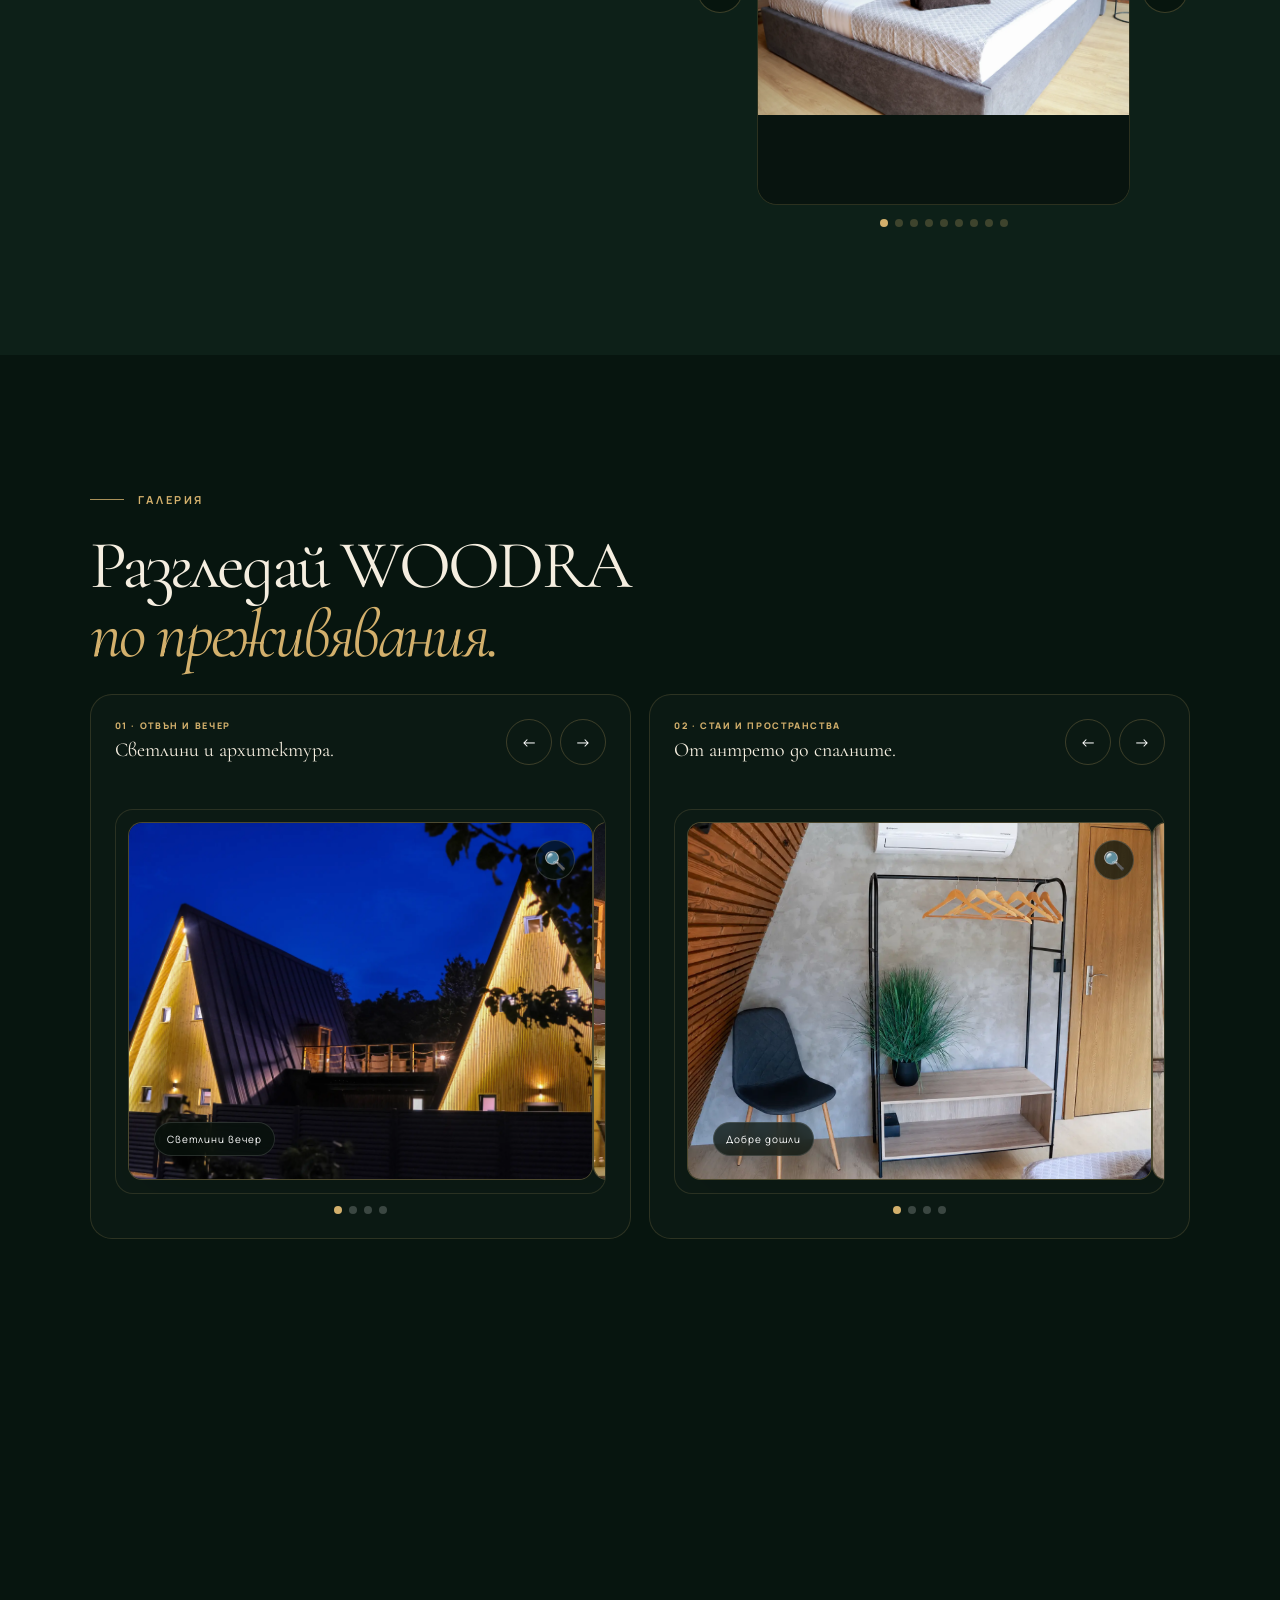
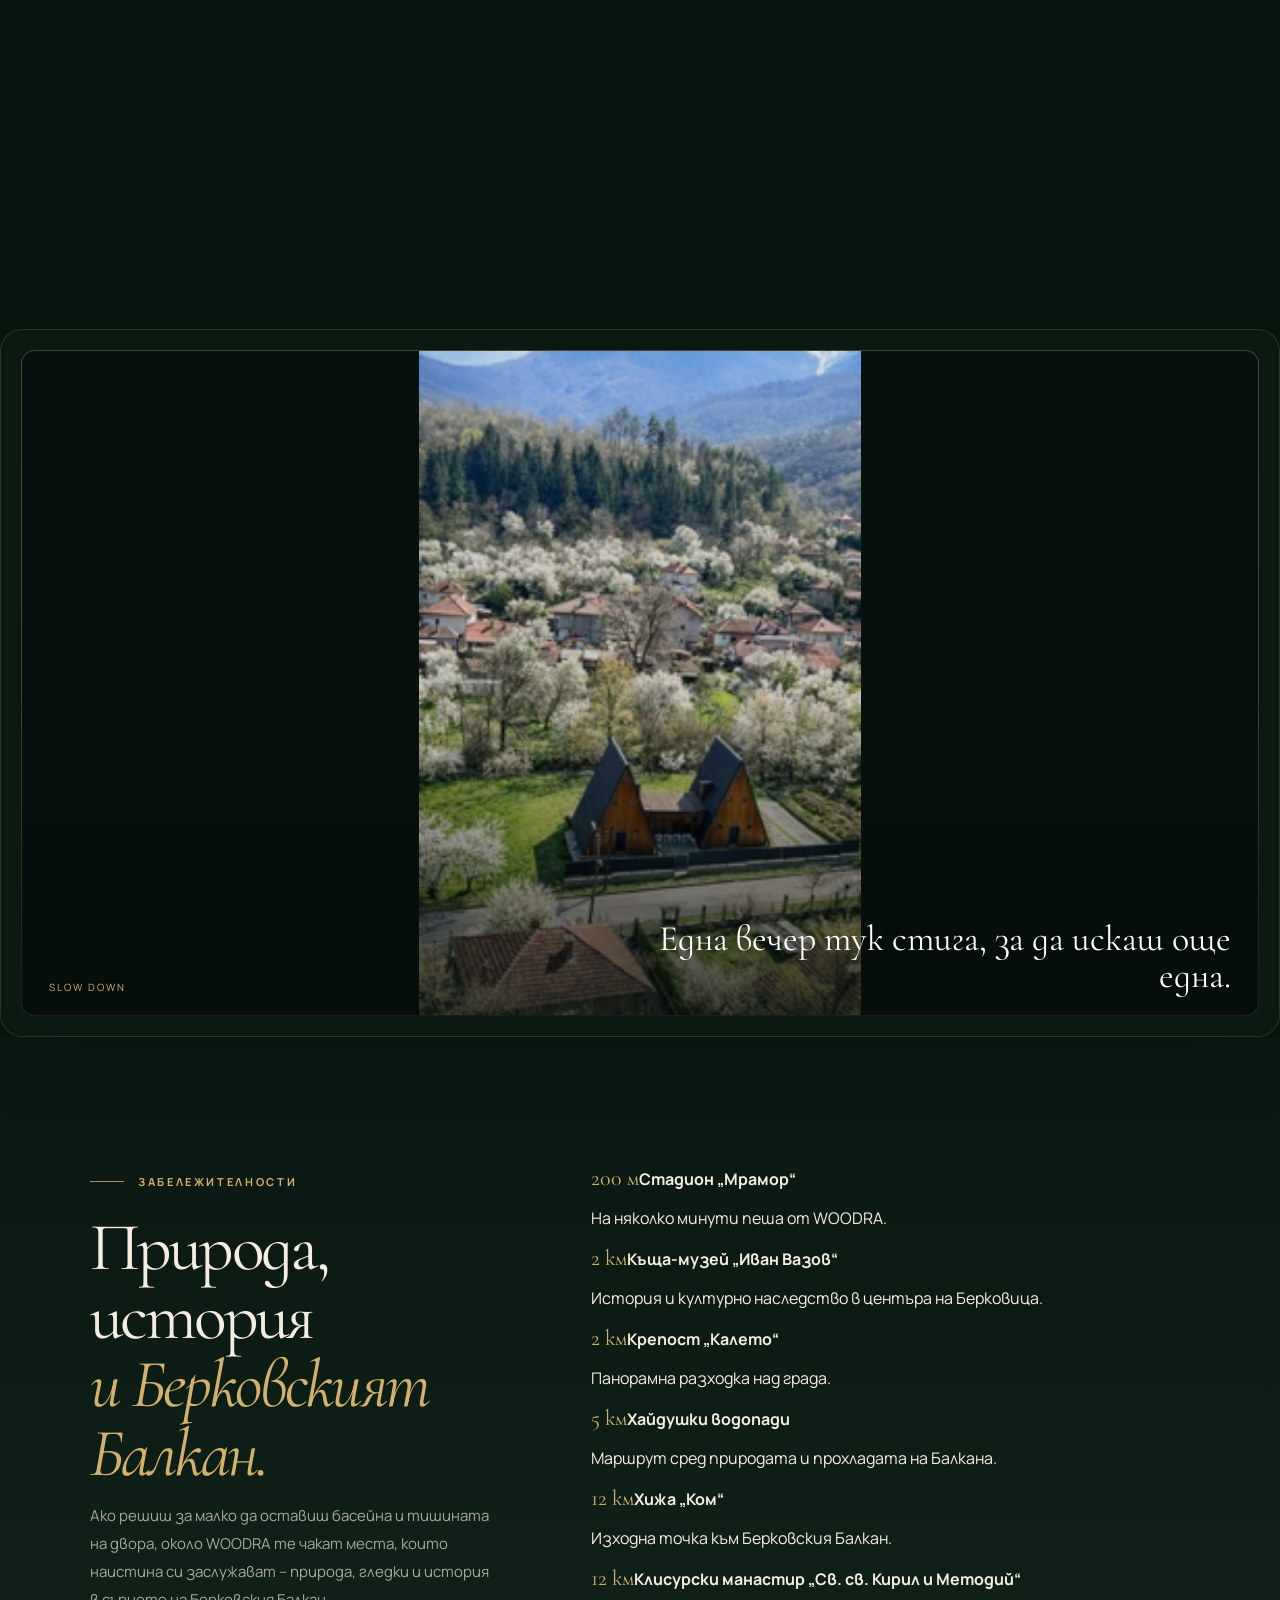
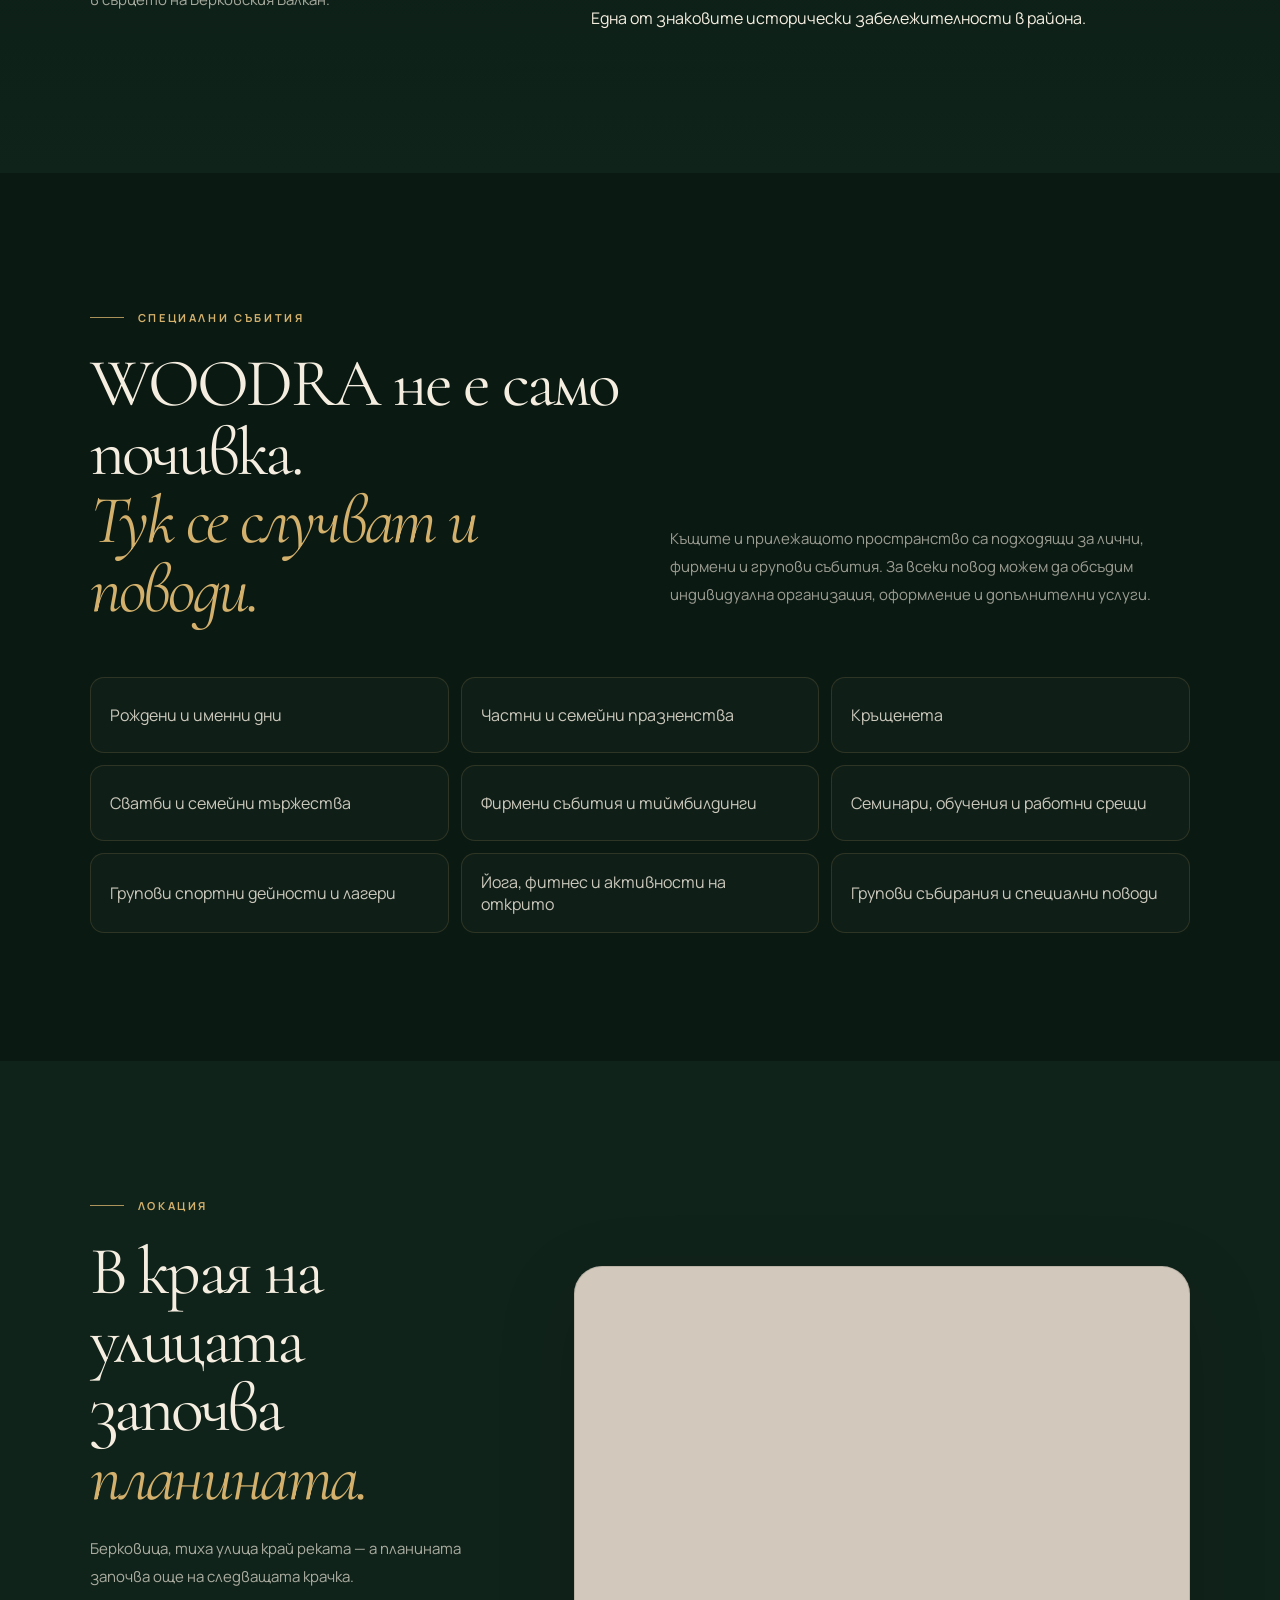
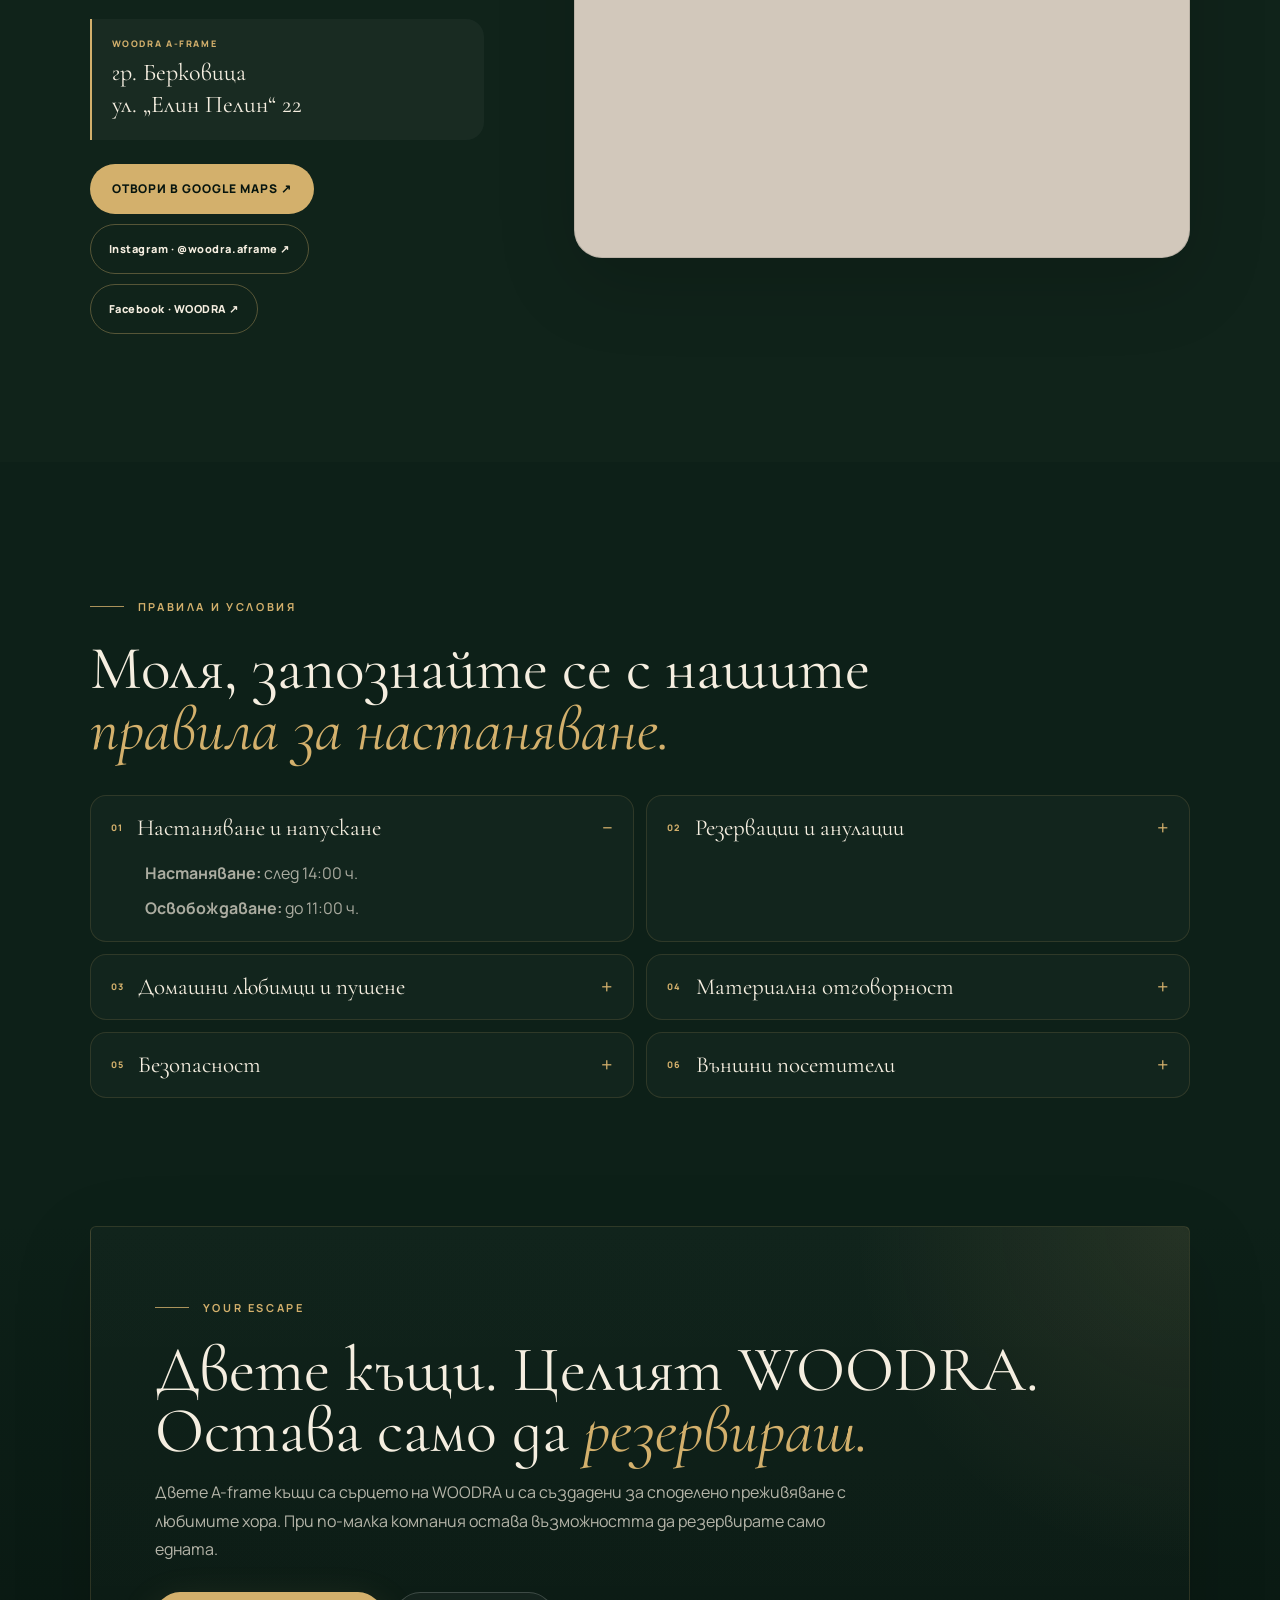
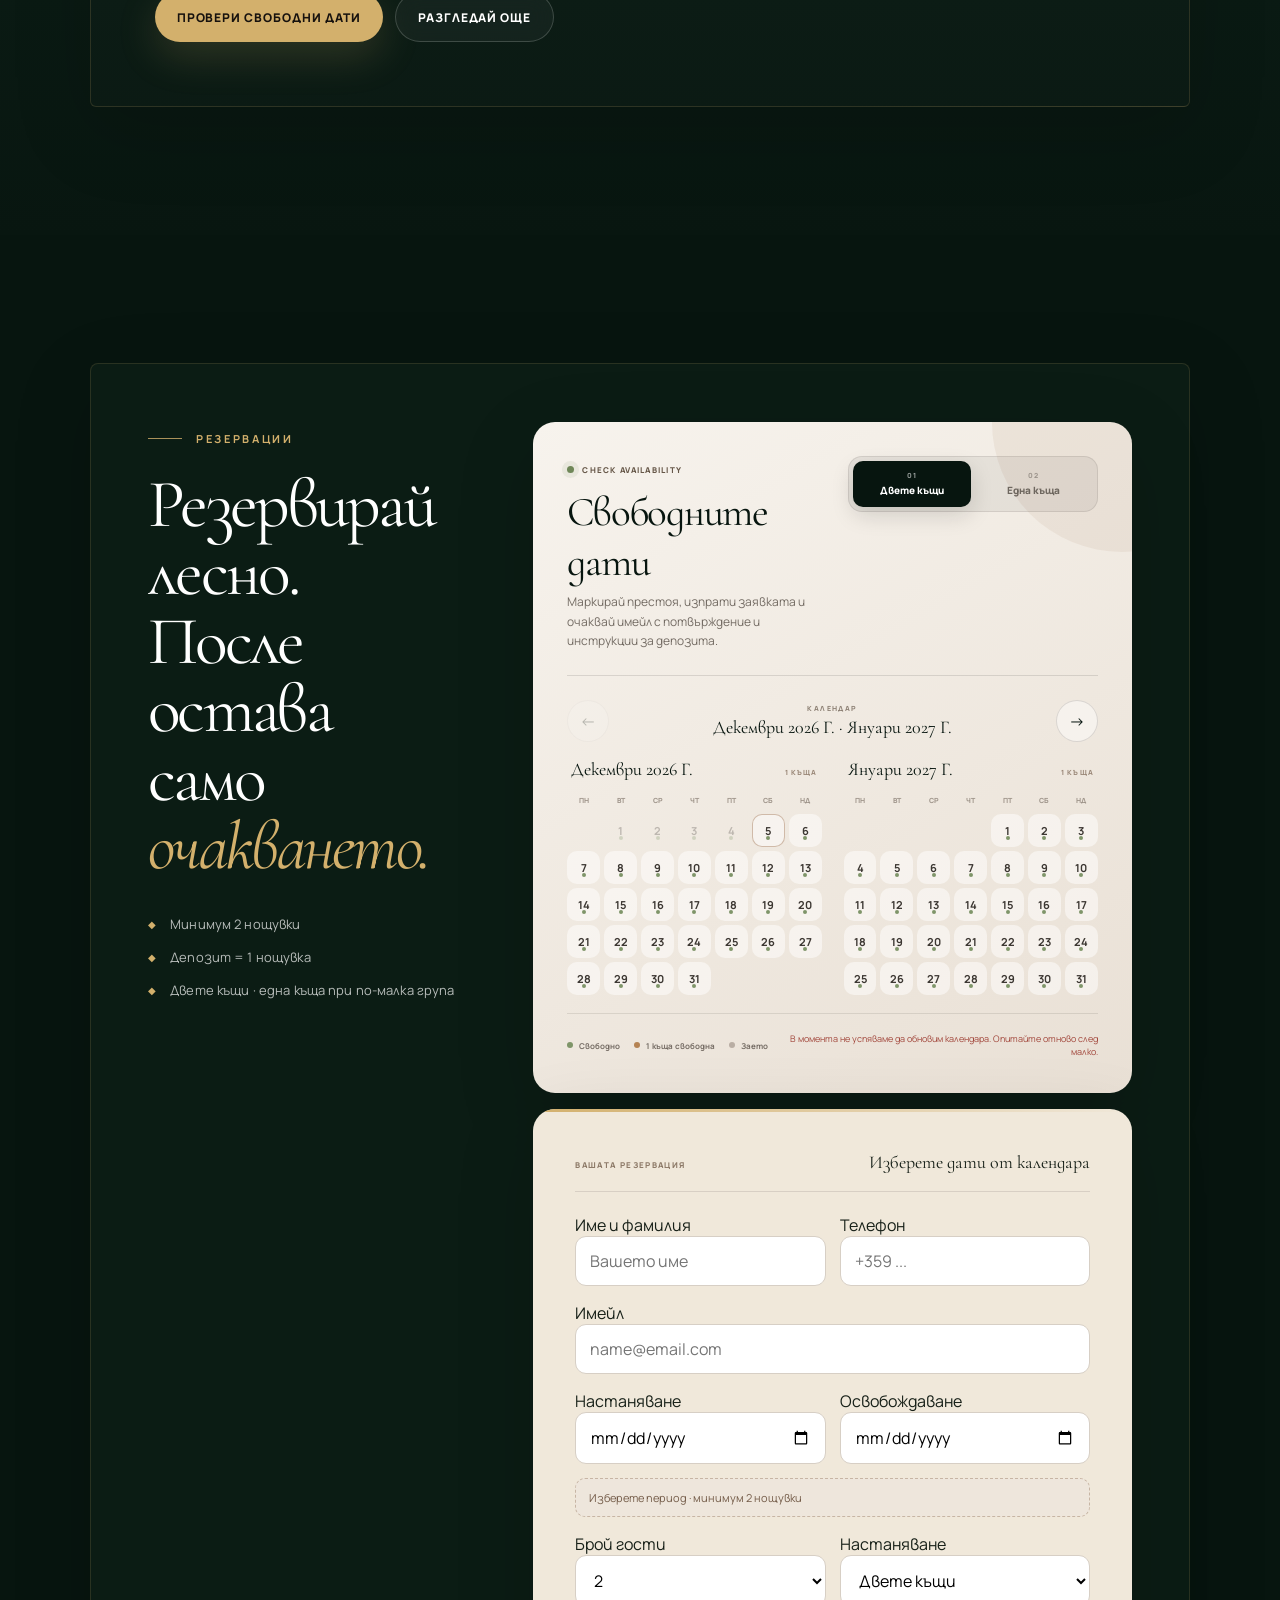
==== commit 8ecf1b54: "Add files via upload" ====
--- a/index.html
+++ b/index.html
@@ -13,9 +13,27 @@
 <link href="https://fonts.googleapis.com" rel="preconnect"/>
 <link crossorigin="" href="https://fonts.gstatic.com" rel="preconnect"/>
 <link href="https://fonts.googleapis.com/css2?family=Cormorant+Garamond:ital,wght@0,400;0,500;0,600;1,400;1,500&amp;family=Manrope:wght@400;500;600;700&amp;display=swap" rel="stylesheet"/>
-<link href="styles.css" rel="stylesheet"/>
-<script defer="" src="config.js"></script>
-<script defer="" src="script.js"></script>
+<link href="styles.css?v=20260903-hero3" rel="stylesheet"/>
+<style id="woodra-mobile-hero-v4">
+/* WOODRA MOBILE HERO V4 — intentionally inline to bypass stale CSS caches. */
+@media (max-width:900px){
+  .hero{min-height:0!important;height:auto!important;overflow:hidden!important;background:#07150f!important}
+  .hero-slideshow{position:relative!important;inset:auto!important;width:calc(100% - 24px)!important;height:clamp(300px,92vw,430px)!important;margin:82px 12px 0!important;overflow:hidden!important;border:1px solid rgba(211,176,108,.52)!important;border-radius:15px!important;box-shadow:0 18px 44px rgba(0,0,0,.3),0 0 0 4px rgba(211,176,108,.045)!important;background:#050e0a!important}
+  .hero-slide img{width:100%!important;height:100%!important;padding:0!important;object-fit:contain!important;object-position:center!important;transform:none!important;background:#050e0a!important}
+  .hero-shade,.hero-glow{display:none!important}
+  .hero-slide-dots{top:calc(82px + clamp(300px,92vw,430px) - 24px)!important;bottom:auto!important;left:50%!important;transform:translate(-50%,-100%)!important;padding:8px 10px!important;border-radius:999px!important;background:rgba(5,14,10,.64)!important;backdrop-filter:blur(8px)}
+  .hero-copy{padding:20px 18px 24px!important;max-width:none!important;background:#07150f!important}
+  .hero .eyebrow{margin:0 0 8px!important;font-size:8px!important;line-height:1.4!important}
+  .hero h1{max-width:360px!important;margin:5px 0 12px!important;font-size:clamp(34px,9.6vw,43px)!important;line-height:.94!important}
+  .hero h1 em{margin-top:4px!important}
+  .hero-lead{max-width:370px!important;margin:0 0 16px!important;font-size:12px!important;line-height:1.55!important;color:rgba(255,255,255,.72)!important}
+  .hero-actions{max-width:360px!important;gap:8px!important}
+  .hero-actions .button{min-height:43px!important;padding:10px 8px!important;font-size:9px!important}
+  .hero-meta strong{font-size:21px!important}.hero-meta span{font-size:7px!important}
+}
+</style>
+<script defer="" src="config.js?v=20260903-hero3"></script>
+<script defer="" src="script.js?v=20260903-hero3"></script>
 
 </head>
 <body>
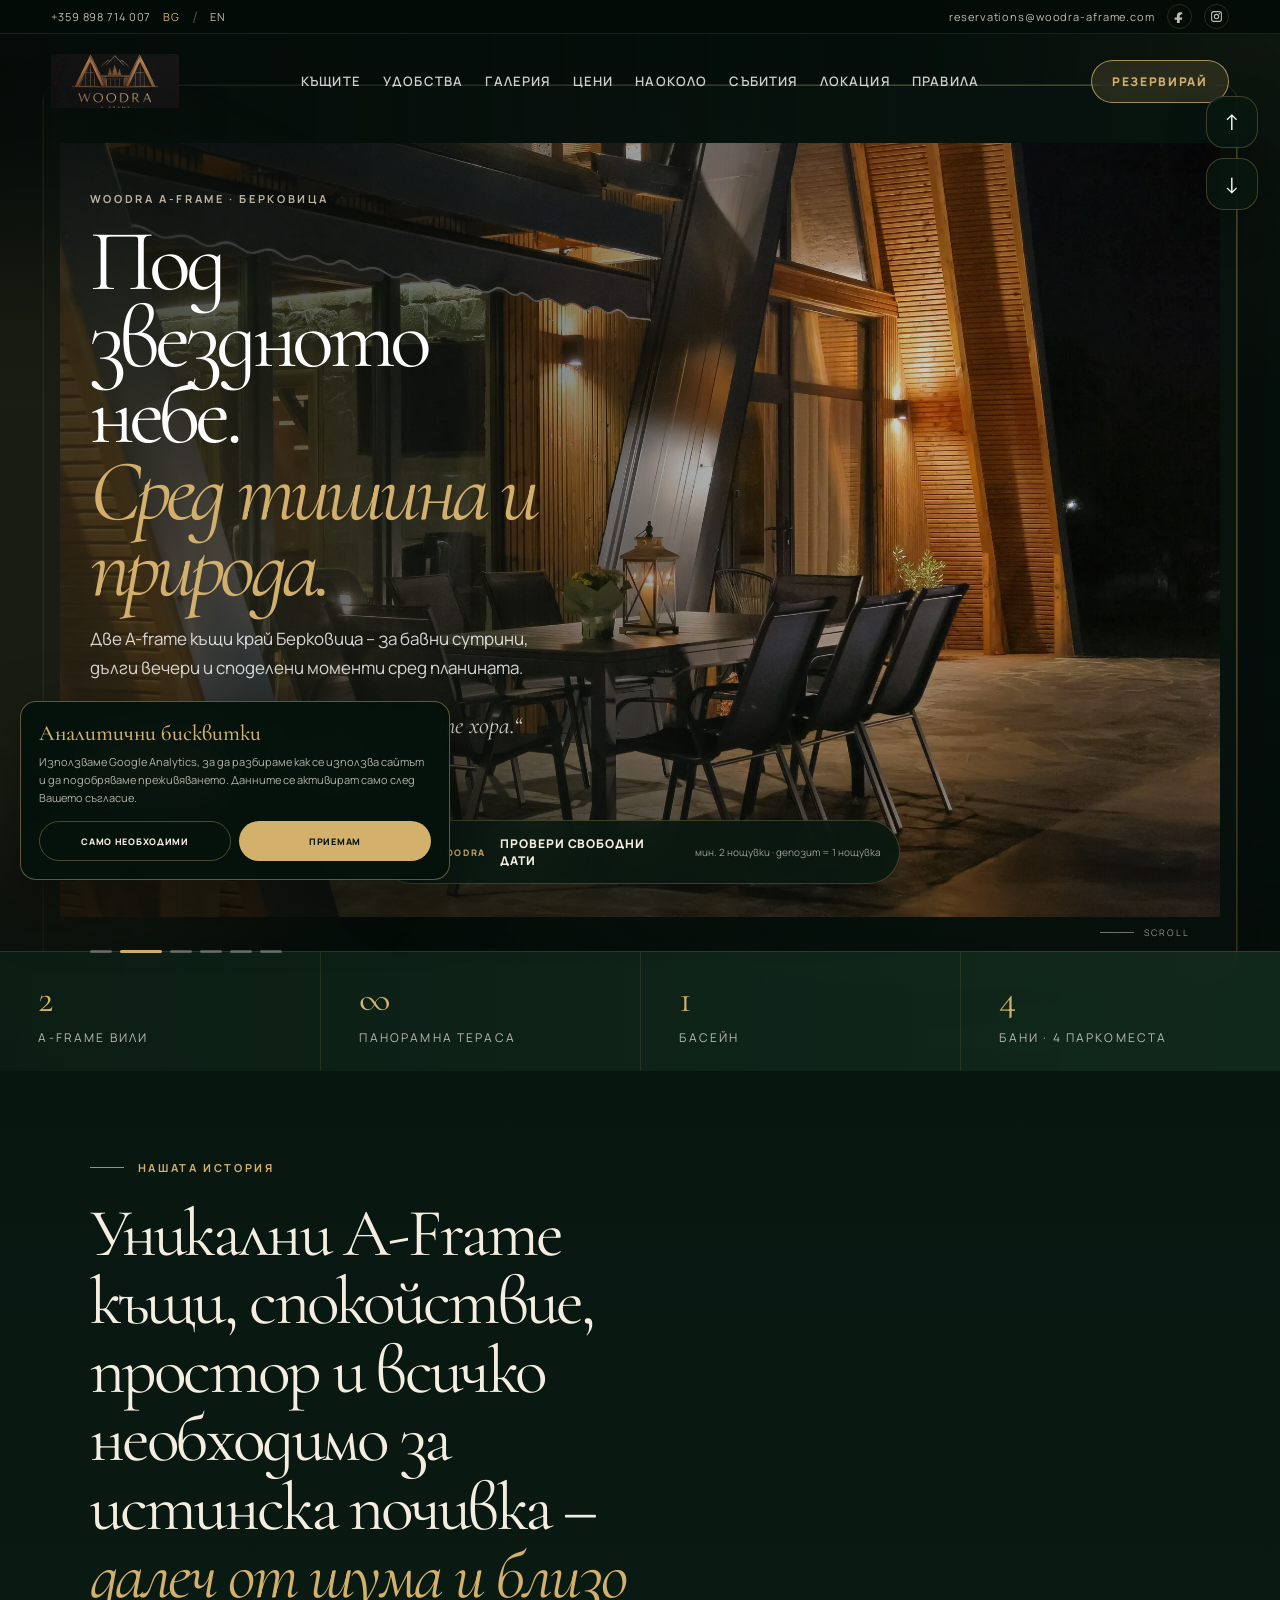
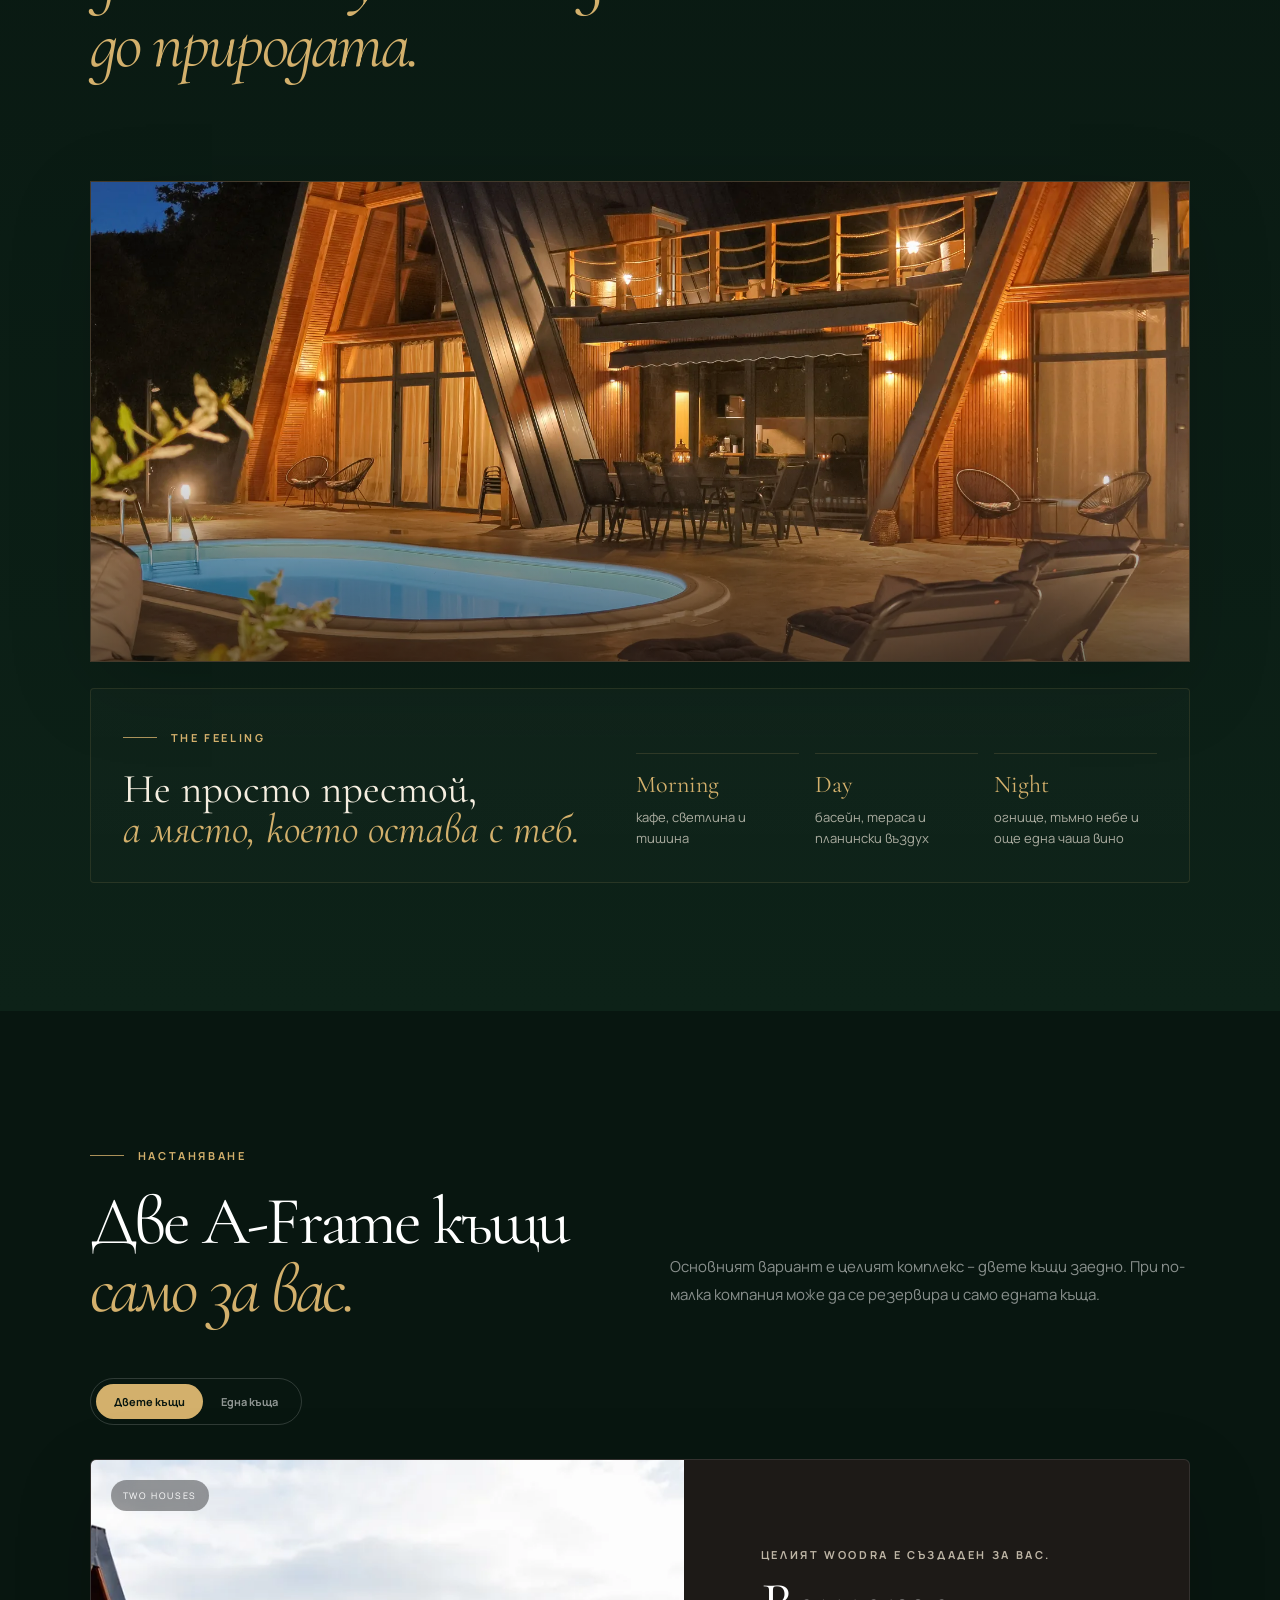
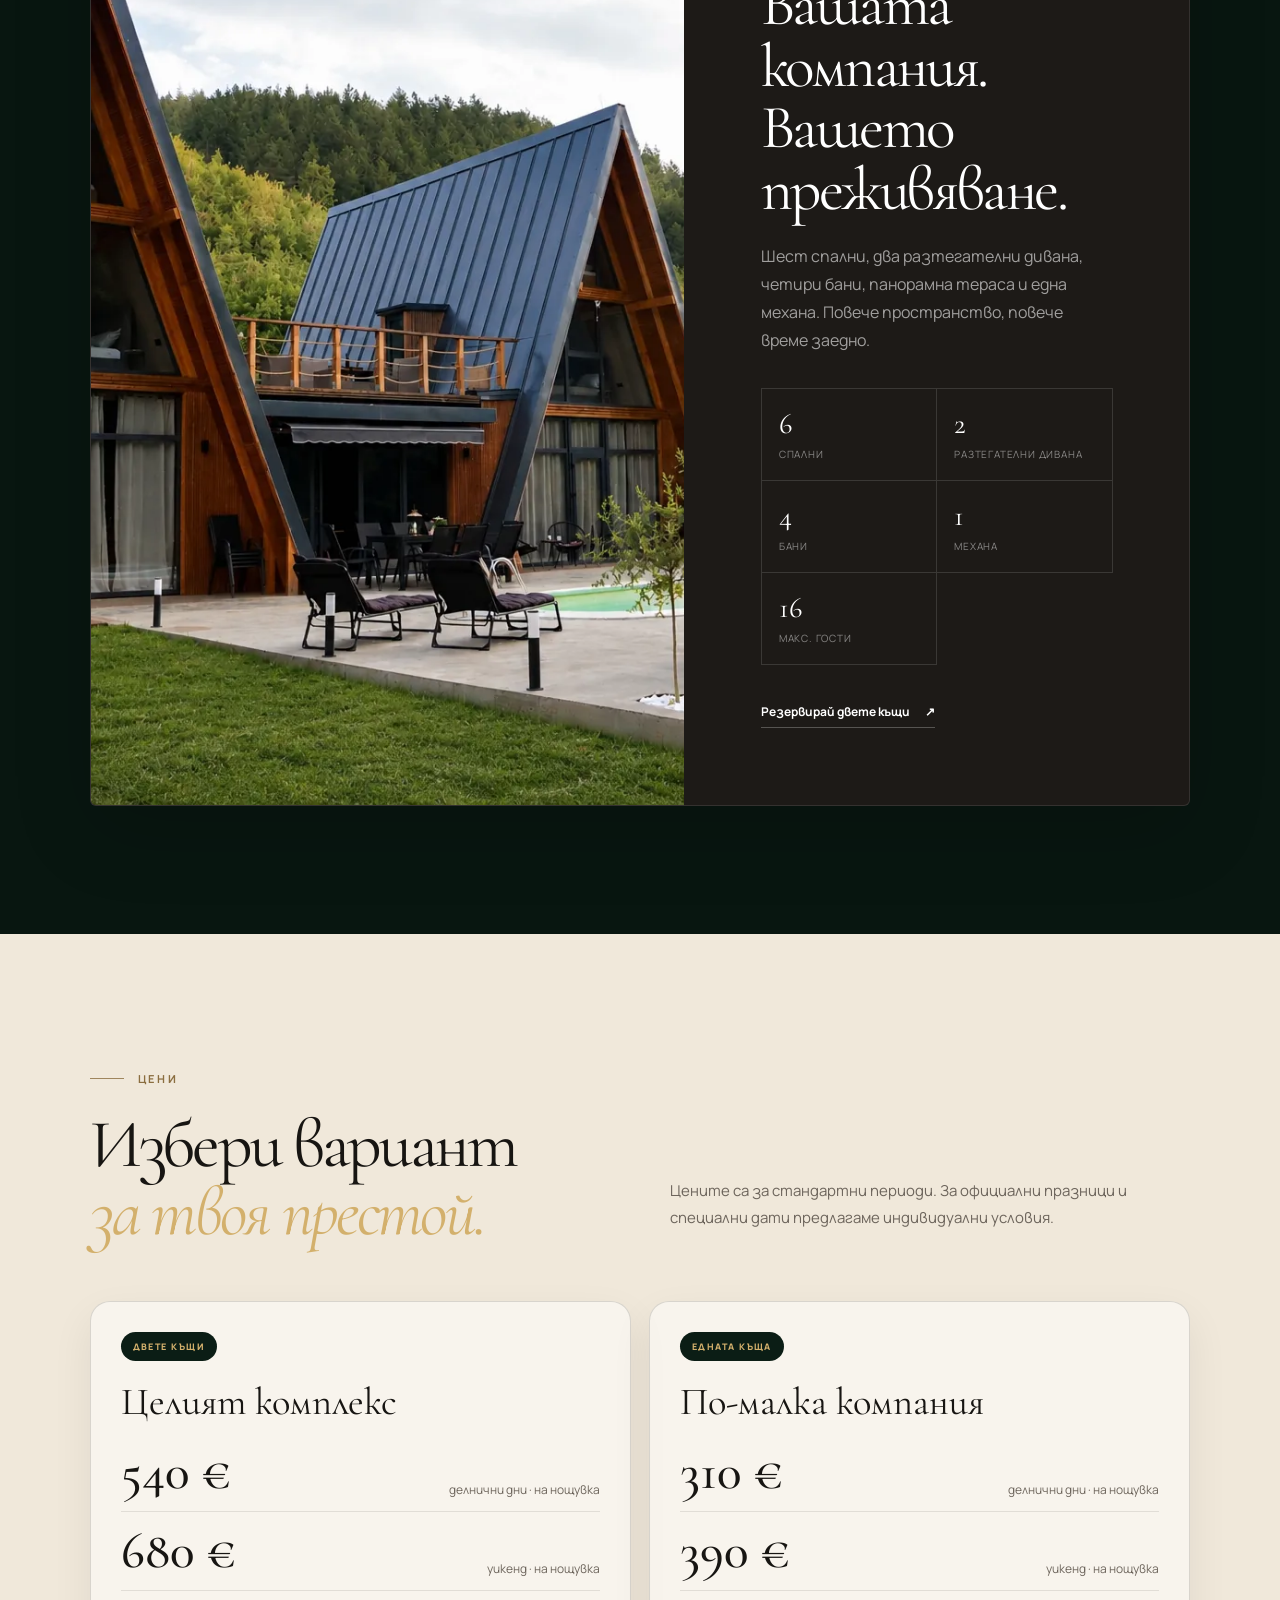
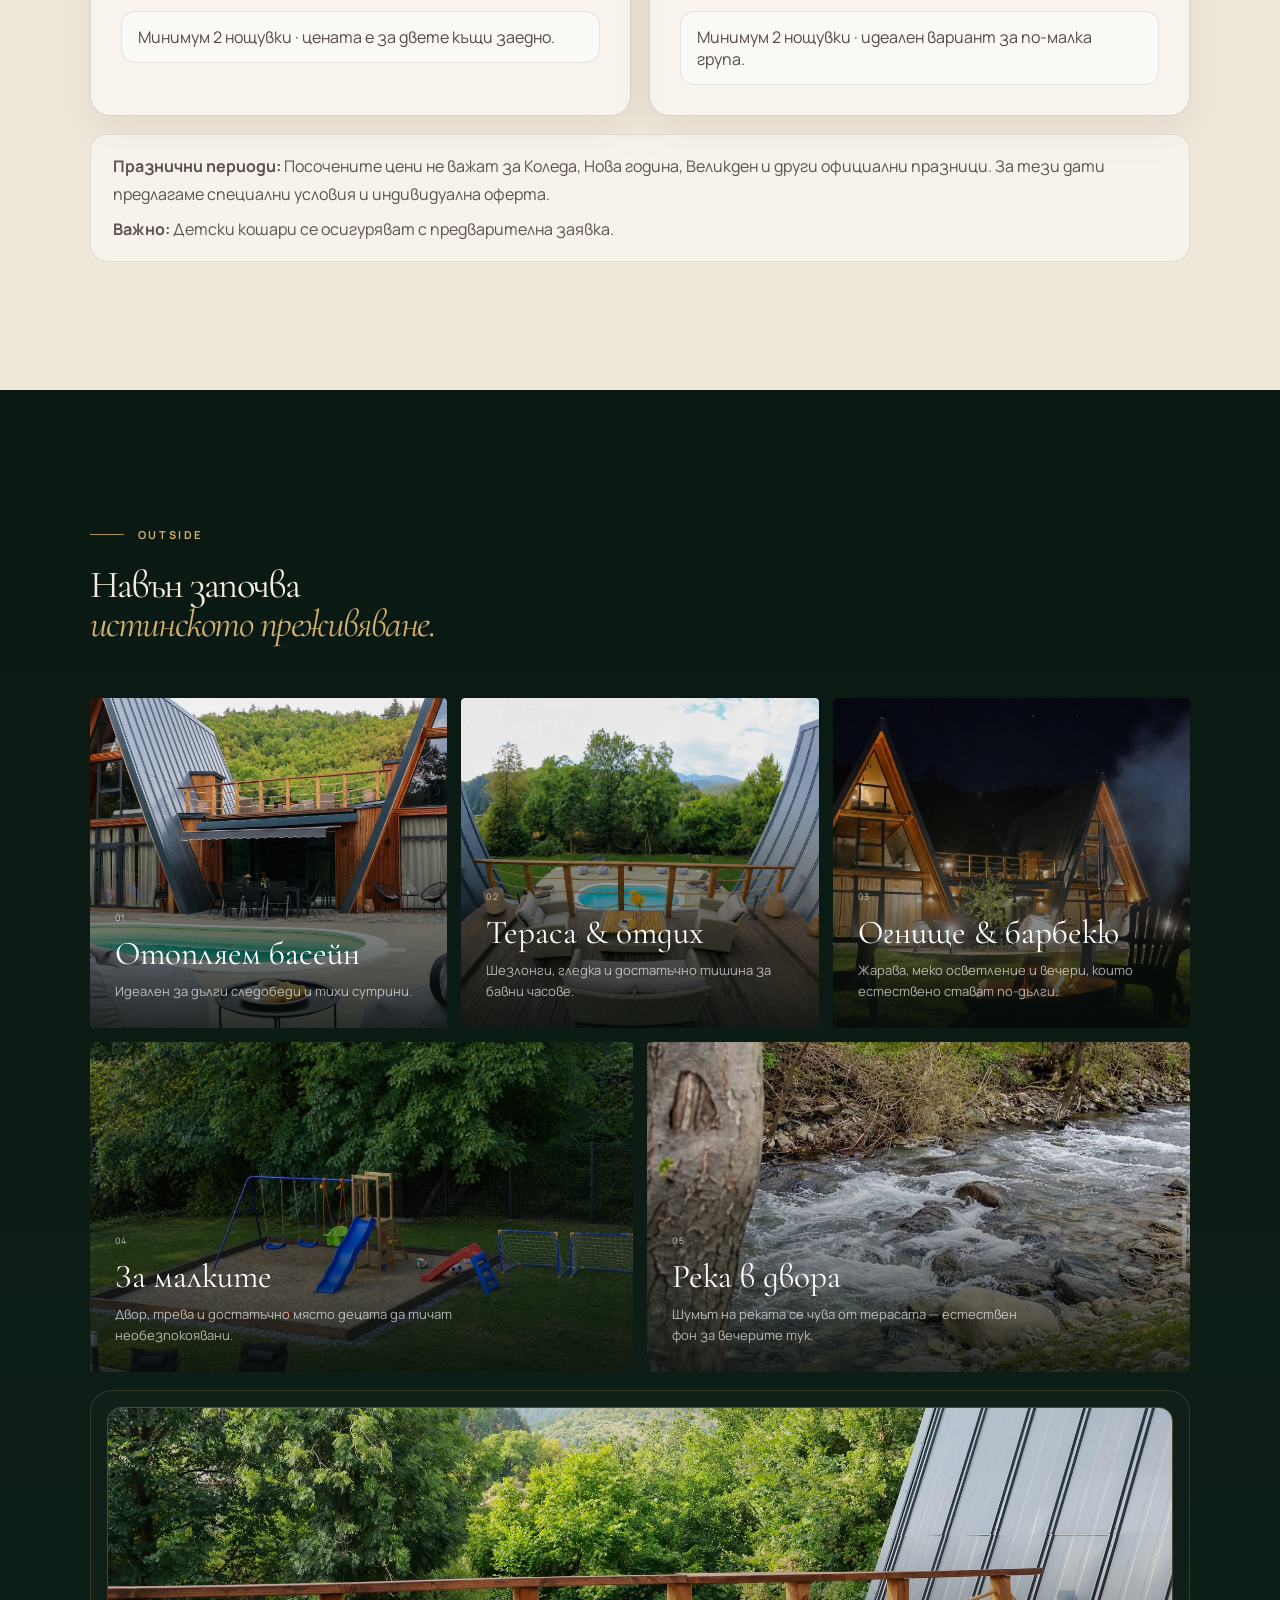
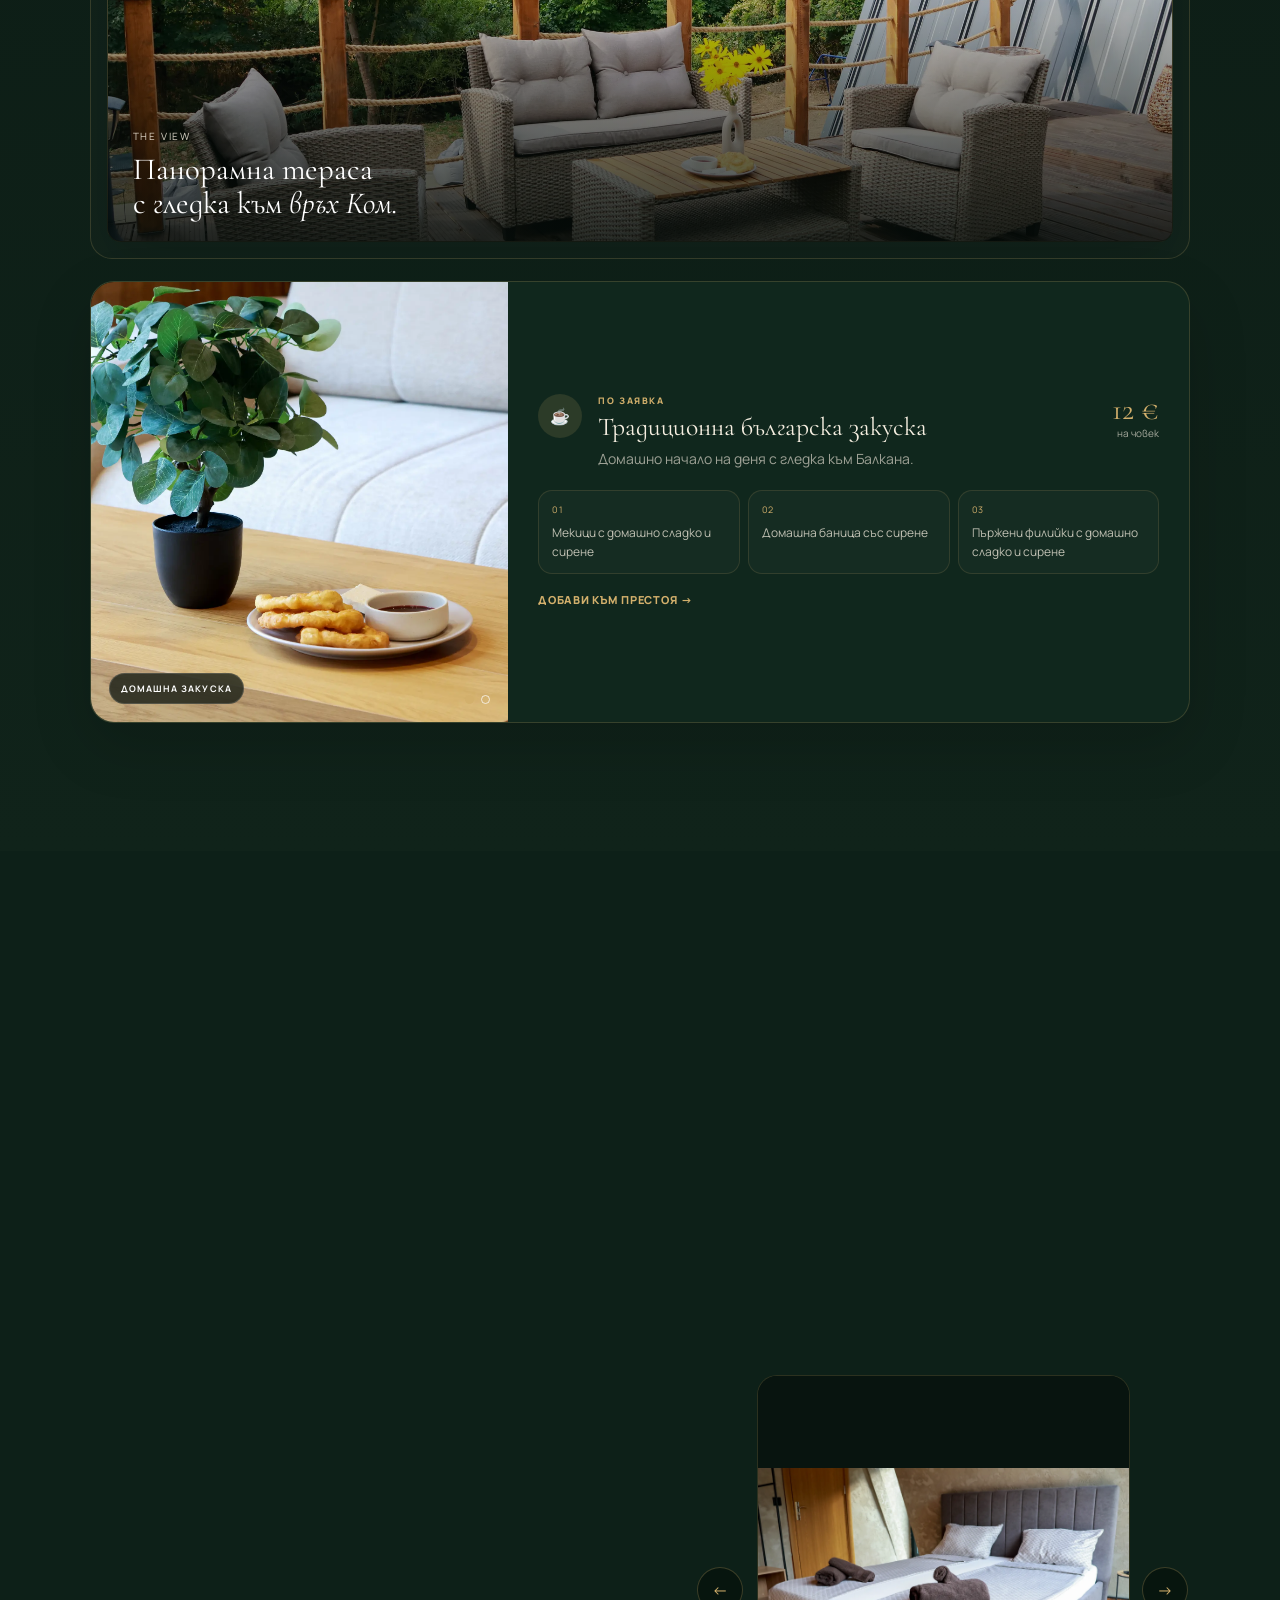
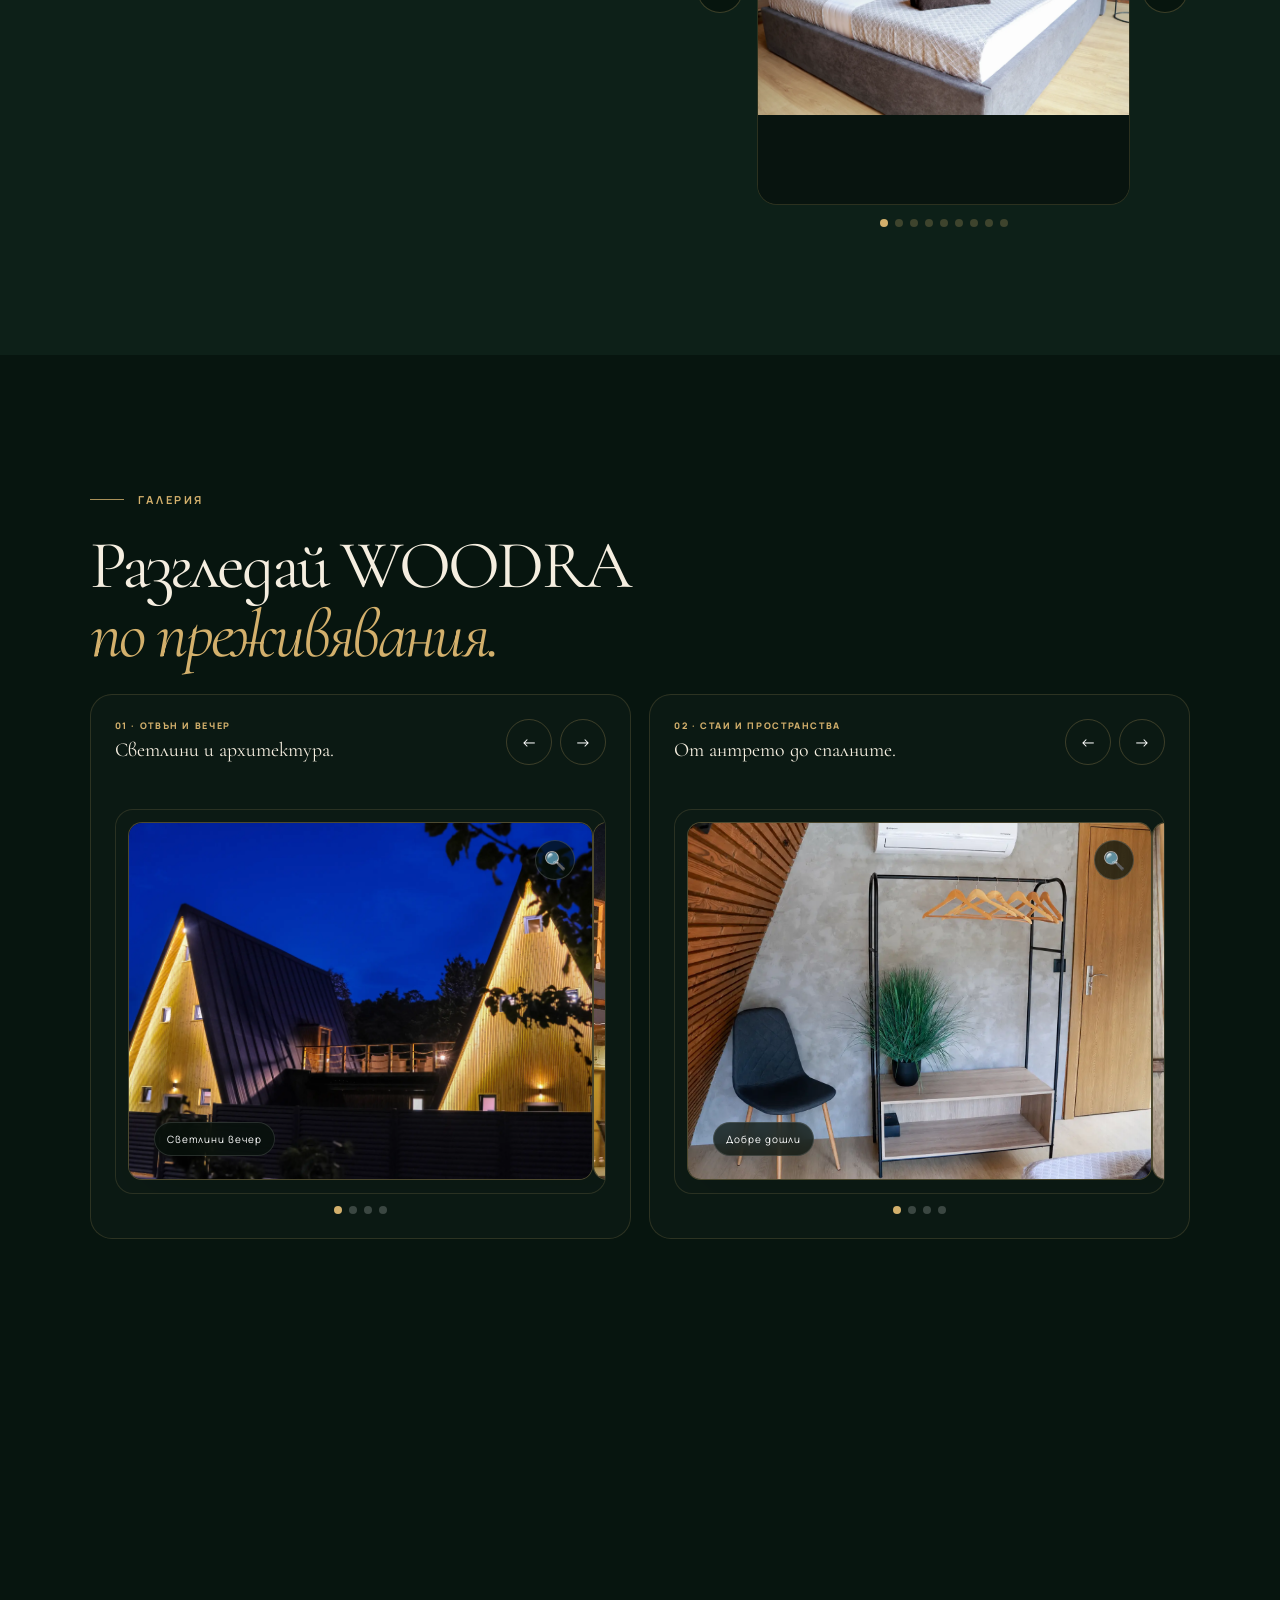
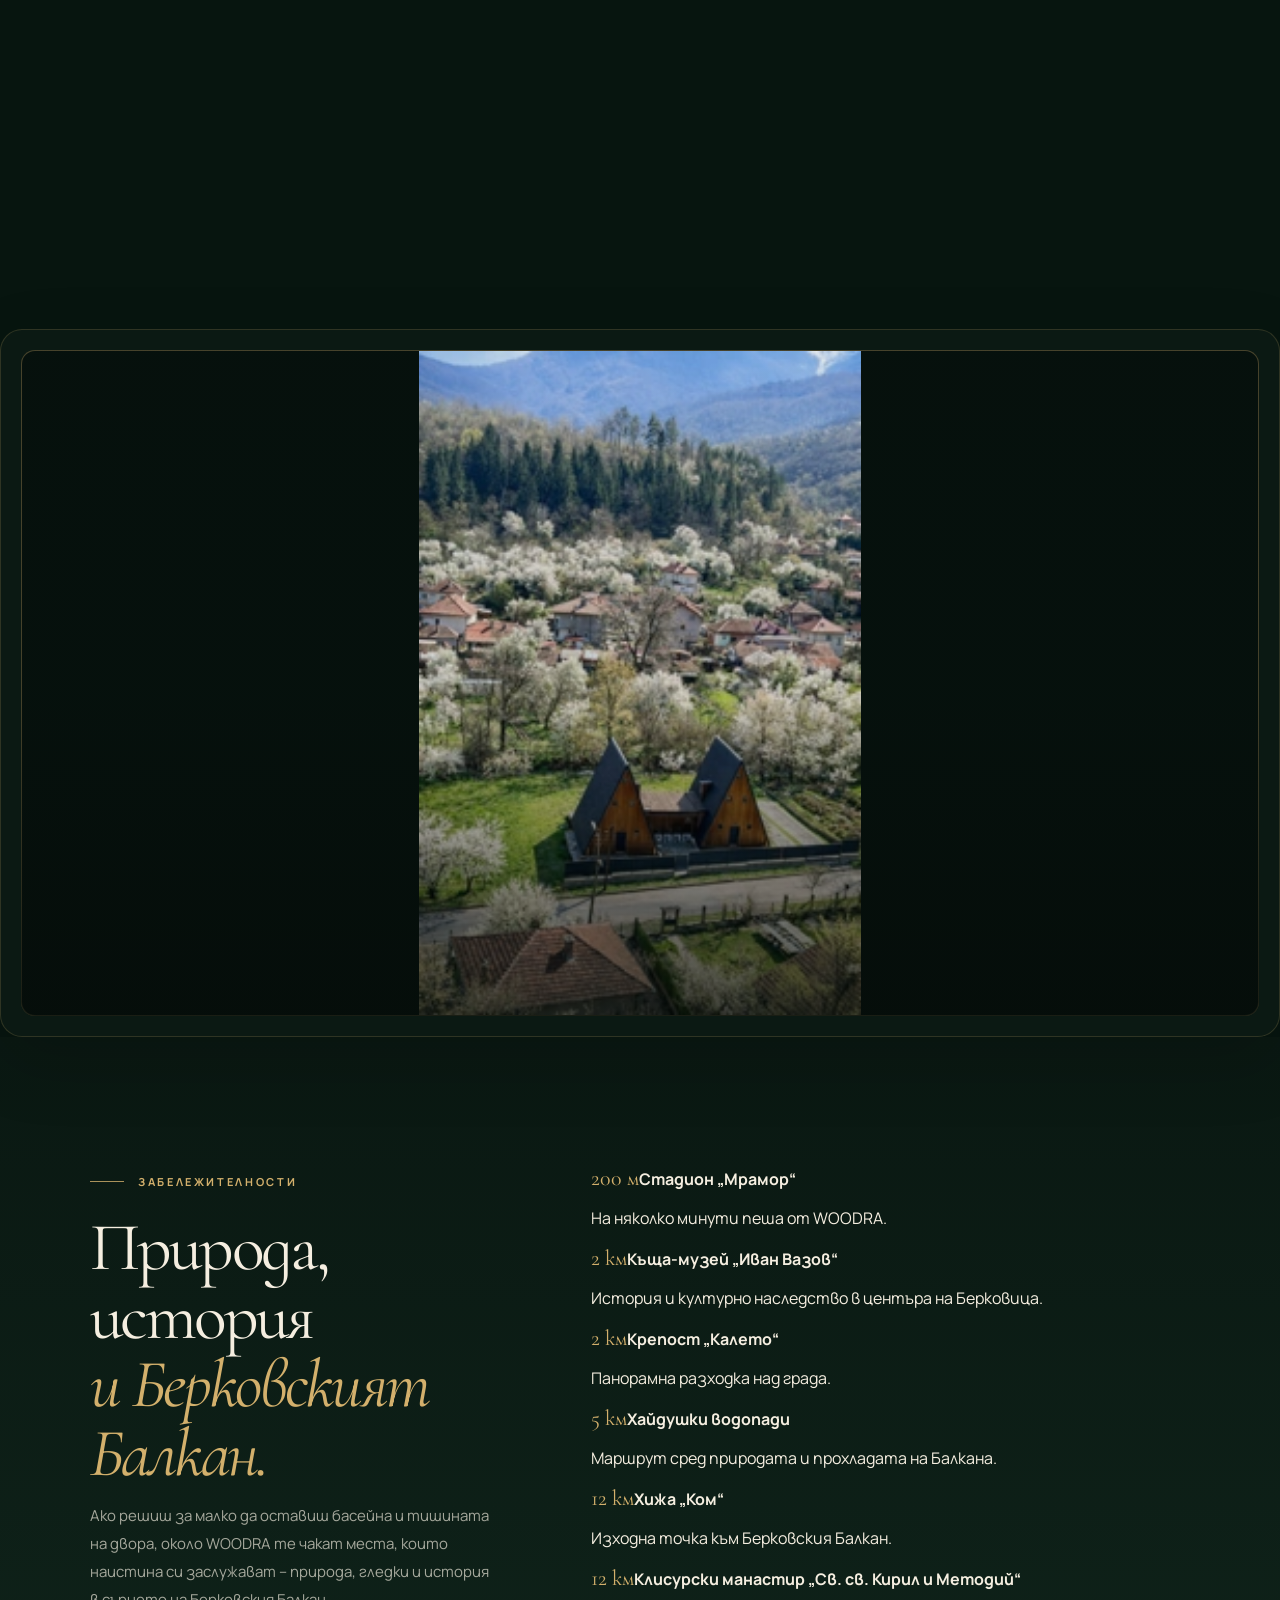
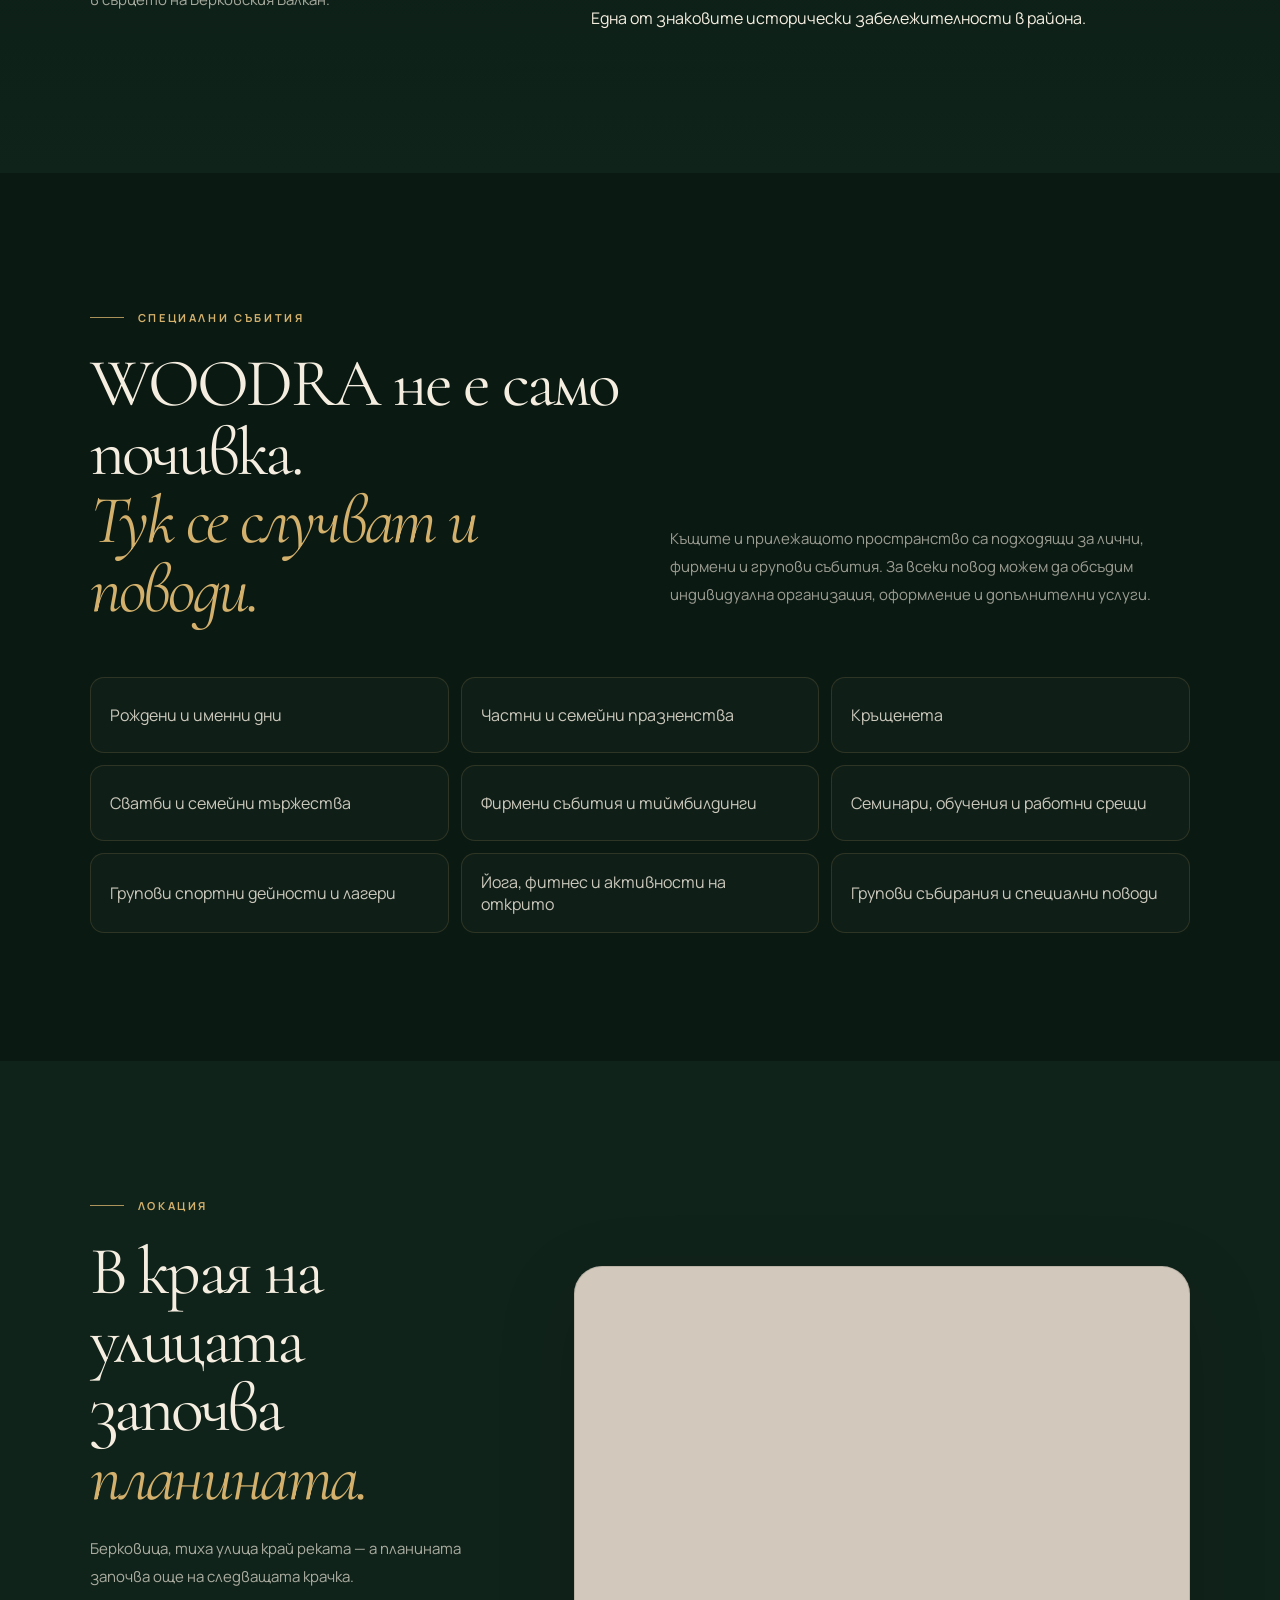
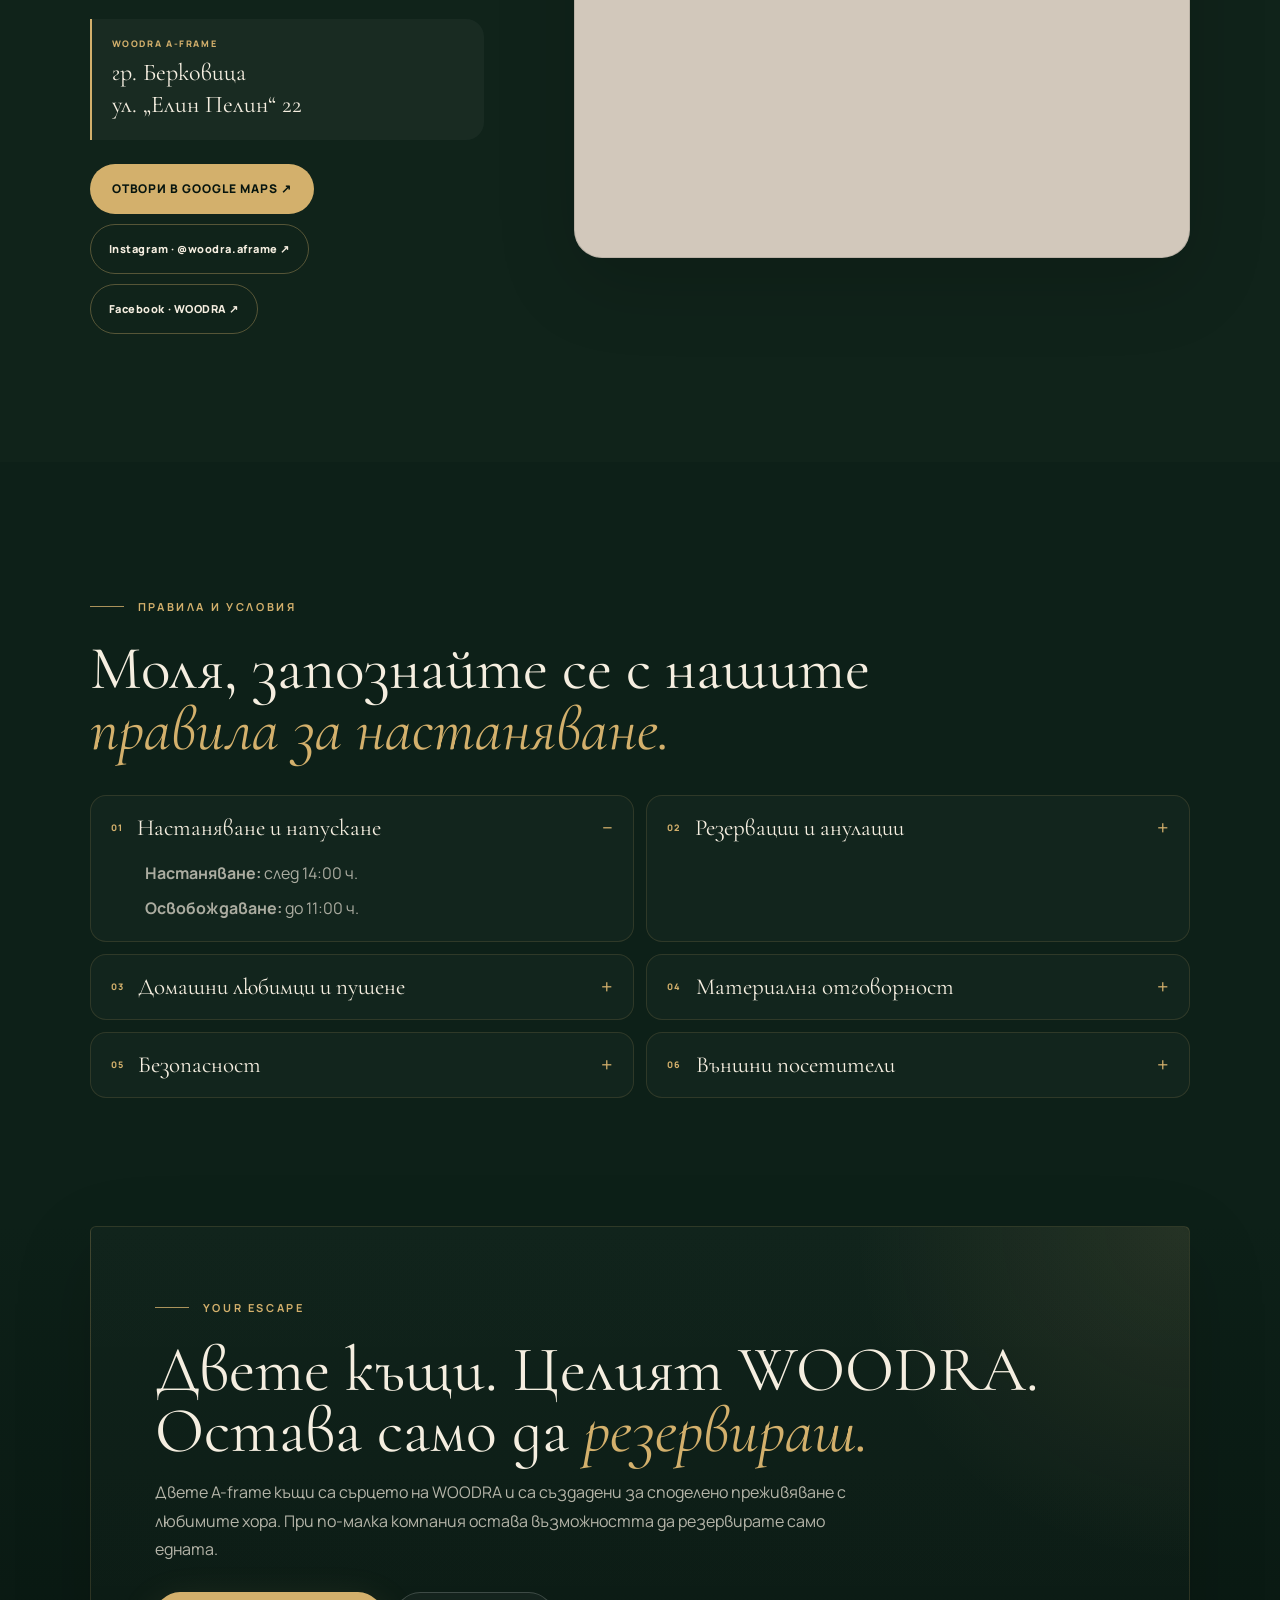
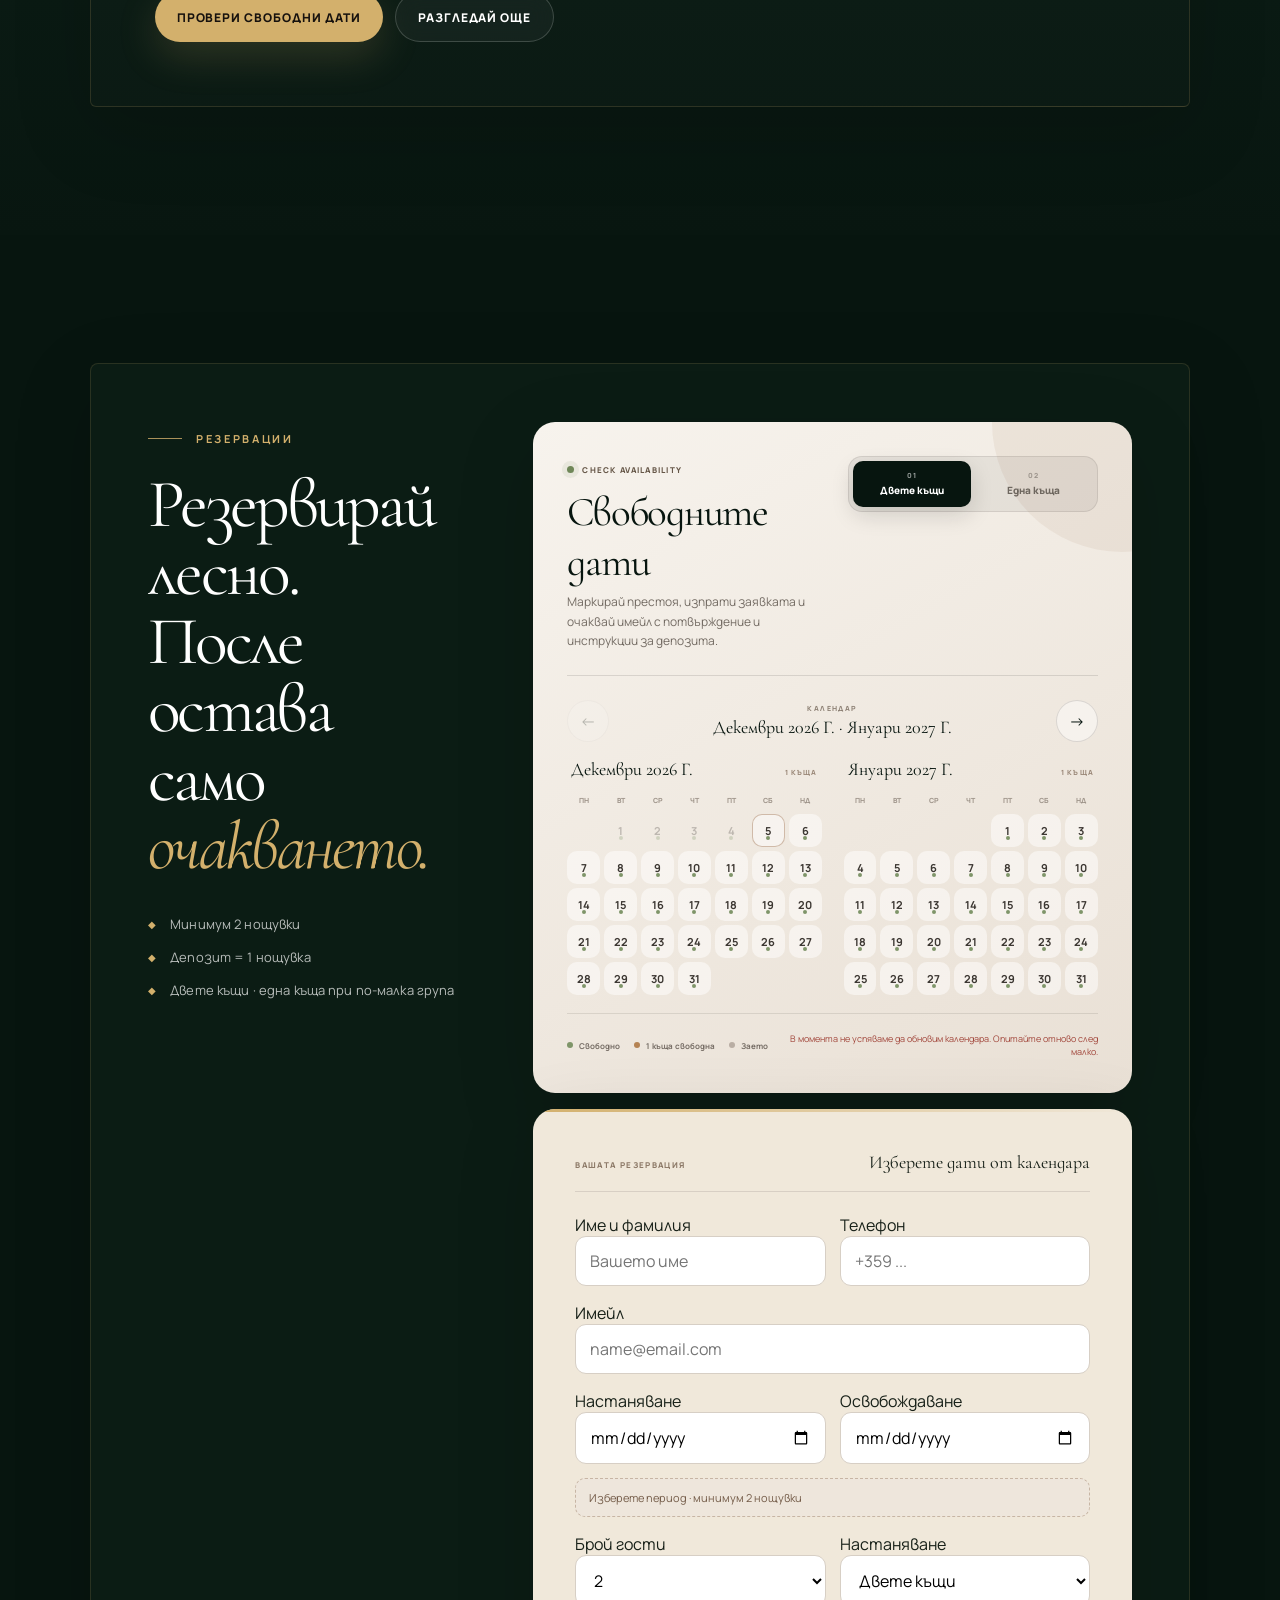
==== commit 5a6e8279: "Add files via upload" ====
--- a/index.html
+++ b/index.html
@@ -15,8 +15,12 @@
 <link href="https://fonts.googleapis.com/css2?family=Cormorant+Garamond:ital,wght@0,400;0,500;0,600;1,400;1,500&amp;family=Manrope:wght@400;500;600;700&amp;display=swap" rel="stylesheet"/>
 <link href="styles.css?v=20260903-hero3" rel="stylesheet"/>
 <style id="woodra-mobile-hero-v4">
-/* WOODRA MOBILE HERO V4 — intentionally inline to bypass stale CSS caches. */
+/* WOODRA MOBILE V5 — hero and centered booking header button. */
 @media (max-width:900px){
+  .site-header{grid-template-columns:auto minmax(0,1fr) auto!important;gap:10px!important}
+  .site-header .brand{grid-column:1!important}
+  .site-header .nav-cta{display:inline-flex!important;grid-column:2!important;justify-self:center!important;align-items:center!important;justify-content:center!important;min-height:39px!important;padding:9px 14px!important;border:1px solid rgba(230,195,124,.9)!important;border-radius:999px!important;background:var(--wood-light)!important;color:#07150f!important;box-shadow:0 10px 26px rgba(211,176,108,.22)!important;backdrop-filter:none!important;font-size:8.5px!important;font-weight:900!important;line-height:1!important;letter-spacing:.1em!important;white-space:nowrap!important}
+  .site-header .menu-toggle{grid-column:3!important}
   .hero{min-height:0!important;height:auto!important;overflow:hidden!important;background:#07150f!important}
   .hero-slideshow{position:relative!important;inset:auto!important;width:calc(100% - 24px)!important;height:clamp(300px,92vw,430px)!important;margin:82px 12px 0!important;overflow:hidden!important;border:1px solid rgba(211,176,108,.52)!important;border-radius:15px!important;box-shadow:0 18px 44px rgba(0,0,0,.3),0 0 0 4px rgba(211,176,108,.045)!important;background:#050e0a!important}
   .hero-slide img{width:100%!important;height:100%!important;padding:0!important;object-fit:contain!important;object-position:center!important;transform:none!important;background:#050e0a!important}
@@ -31,6 +35,17 @@
   .hero-actions .button{min-height:43px!important;padding:10px 8px!important;font-size:9px!important}
   .hero-meta strong{font-size:21px!important}.hero-meta span{font-size:7px!important}
 }
+@media(max-width:390px){
+  .site-header{padding-left:12px!important;padding-right:12px!important;gap:8px!important}
+  .site-header .brand,.site-header .brand img{width:96px!important}
+  .site-header .nav-cta{min-height:37px!important;padding:8px 11px!important;font-size:7.5px!important}
+  .site-header .menu-toggle{width:43px!important;height:43px!important}
+}
+</style>
+<style id="woodra-analytics-consent-styles">
+.woodra-cookie-consent{position:fixed;z-index:1300;left:20px;bottom:20px;width:min(430px,calc(100vw - 40px));padding:18px;border:1px solid rgba(211,176,108,.45);border-radius:16px;background:rgba(5,18,12,.97);color:#f5eee0;box-shadow:0 22px 65px rgba(0,0,0,.4);backdrop-filter:blur(16px)}
+.woodra-cookie-consent[hidden]{display:none!important}.woodra-cookie-consent strong{display:block;margin-bottom:7px;font-family:var(--serif);font-size:22px;font-weight:500;color:var(--wood-light)}.woodra-cookie-consent p{margin:0;color:rgba(245,238,224,.72);font-size:11px;line-height:1.65}.woodra-cookie-actions{display:flex;gap:8px;margin-top:14px}.woodra-cookie-actions button{flex:1;min-height:40px;padding:9px 12px;border:1px solid rgba(211,176,108,.34);border-radius:999px;background:transparent;color:#f5eee0;font-size:9px;font-weight:800;letter-spacing:.08em;text-transform:uppercase;cursor:pointer}.woodra-cookie-actions .accept{background:var(--wood-light);color:#07150f}
+@media(max-width:720px){.woodra-cookie-consent{left:12px;right:12px;bottom:12px;width:auto;padding:15px}.woodra-cookie-consent strong{font-size:19px}.woodra-cookie-actions button{font-size:8px}}
 </style>
 <script defer="" src="config.js?v=20260903-hero3"></script>
 <script defer="" src="script.js?v=20260903-hero3"></script>
@@ -622,5 +637,46 @@
 <button aria-label="Затвори" class="lightbox-close" type="button">×</button>
 <img alt="WOODRA галерия" src=""/>
 </dialog>
+<aside aria-label="Настройки за аналитични бисквитки" class="woodra-cookie-consent" hidden id="woodra-cookie-consent">
+<strong>Аналитични бисквитки</strong>
+<p>Използваме Google Analytics, за да разбираме как се използва сайтът и да подобряваме преживяването. Данните се активират само след Вашето съгласие.</p>
+<div class="woodra-cookie-actions">
+<button data-woodra-consent="denied" type="button">Само необходими</button>
+<button class="accept" data-woodra-consent="granted" type="button">Приемам</button>
+</div>
+</aside>
+<script id="woodra-analytics-loader">
+(function(){
+  var measurementId='G-57471318KR';
+  var storageKey='woodra_analytics_consent_v1';
+  var banner=document.getElementById('woodra-cookie-consent');
+  var loaded=false;
+  function remember(value){try{localStorage.setItem(storageKey,value);}catch(ignore){}}
+  function read(){try{return localStorage.getItem(storageKey);}catch(ignore){return null;}}
+  function loadAnalytics(){
+    if(loaded)return;
+    loaded=true;
+    window.dataLayer=window.dataLayer||[];
+    window.gtag=window.gtag||function(){window.dataLayer.push(arguments);};
+    window.gtag('js',new Date());
+    window.gtag('config',measurementId,{anonymize_ip:true});
+    var tag=document.createElement('script');
+    tag.async=true;
+    tag.src='https://www.googletagmanager.com/gtag/js?id='+encodeURIComponent(measurementId);
+    document.head.appendChild(tag);
+  }
+  var saved=read();
+  if(saved==='granted')loadAnalytics();
+  else if(saved!=='denied'&&banner)banner.hidden=false;
+  if(banner)banner.addEventListener('click',function(event){
+    var button=event.target.closest('[data-woodra-consent]');
+    if(!button)return;
+    var choice=button.getAttribute('data-woodra-consent');
+    remember(choice);
+    banner.hidden=true;
+    if(choice==='granted')loadAnalytics();
+  });
+})();
+</script>
 </body>
 </html>
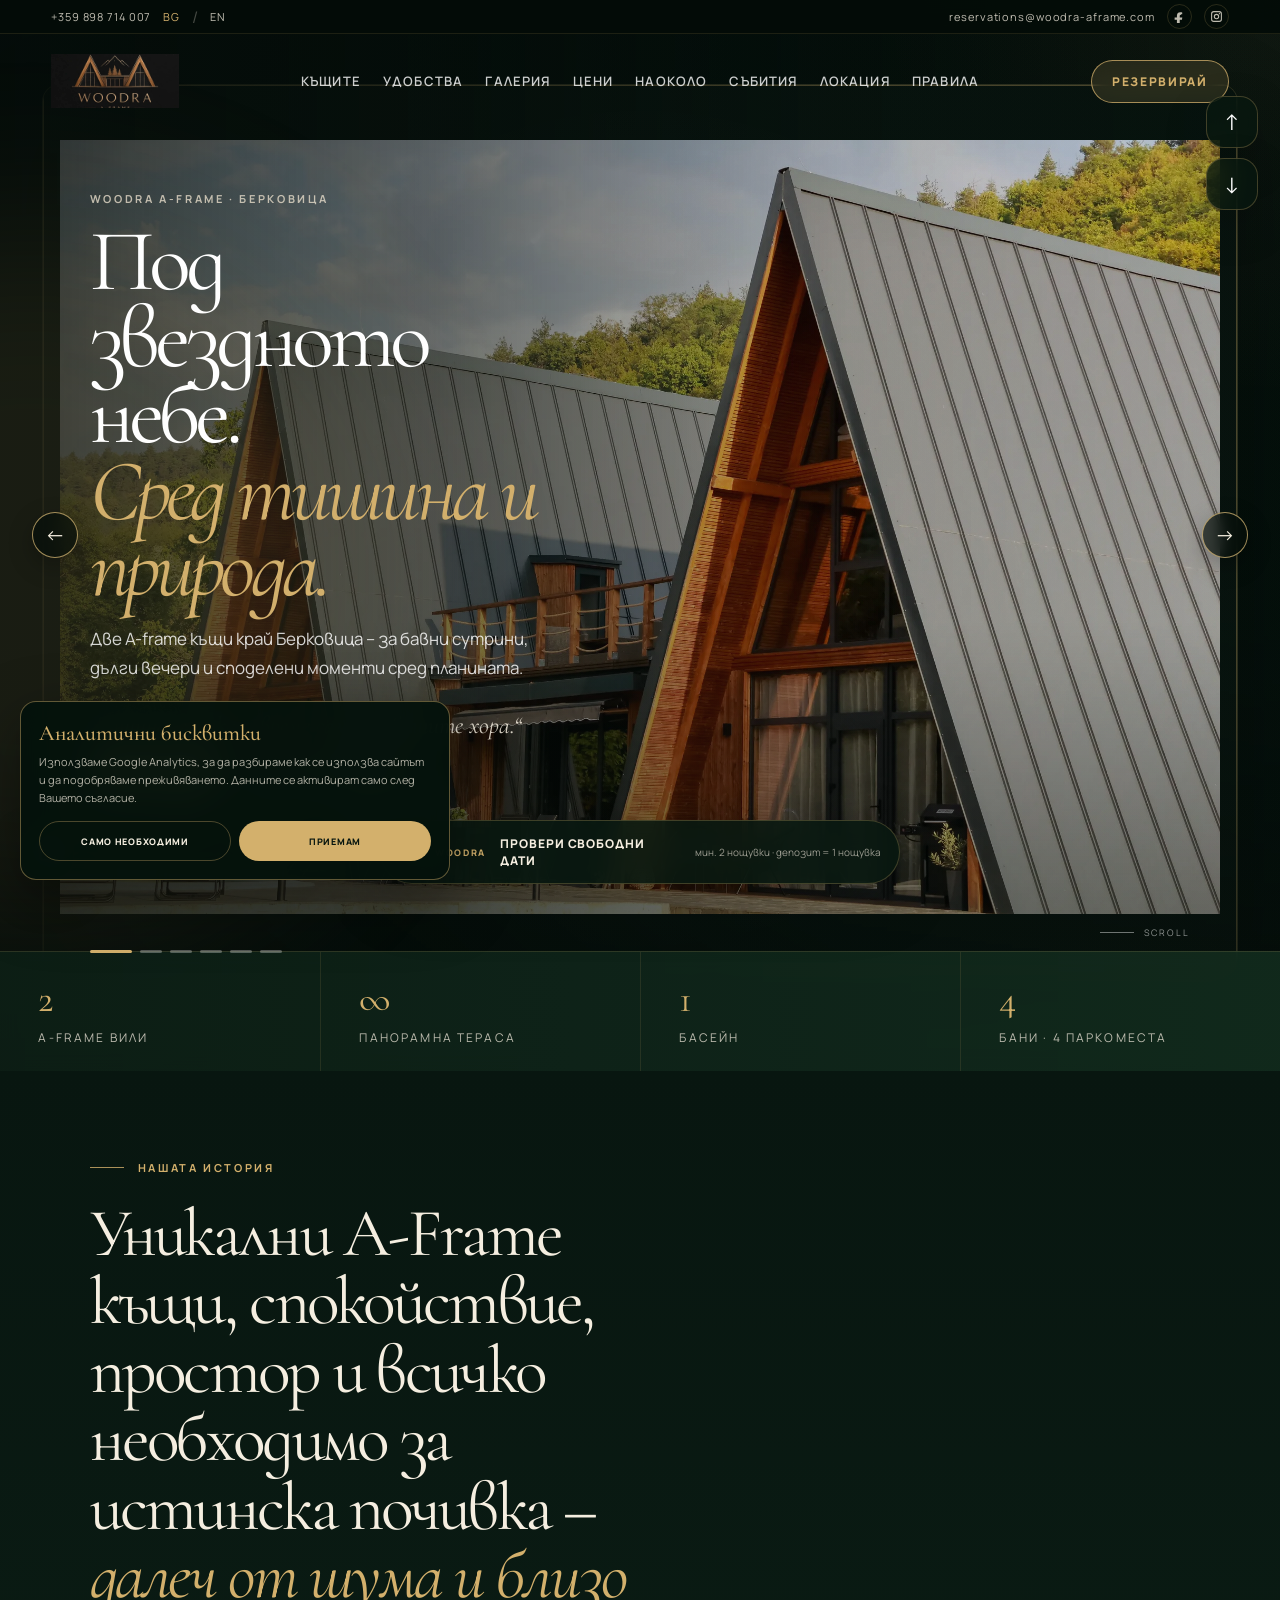
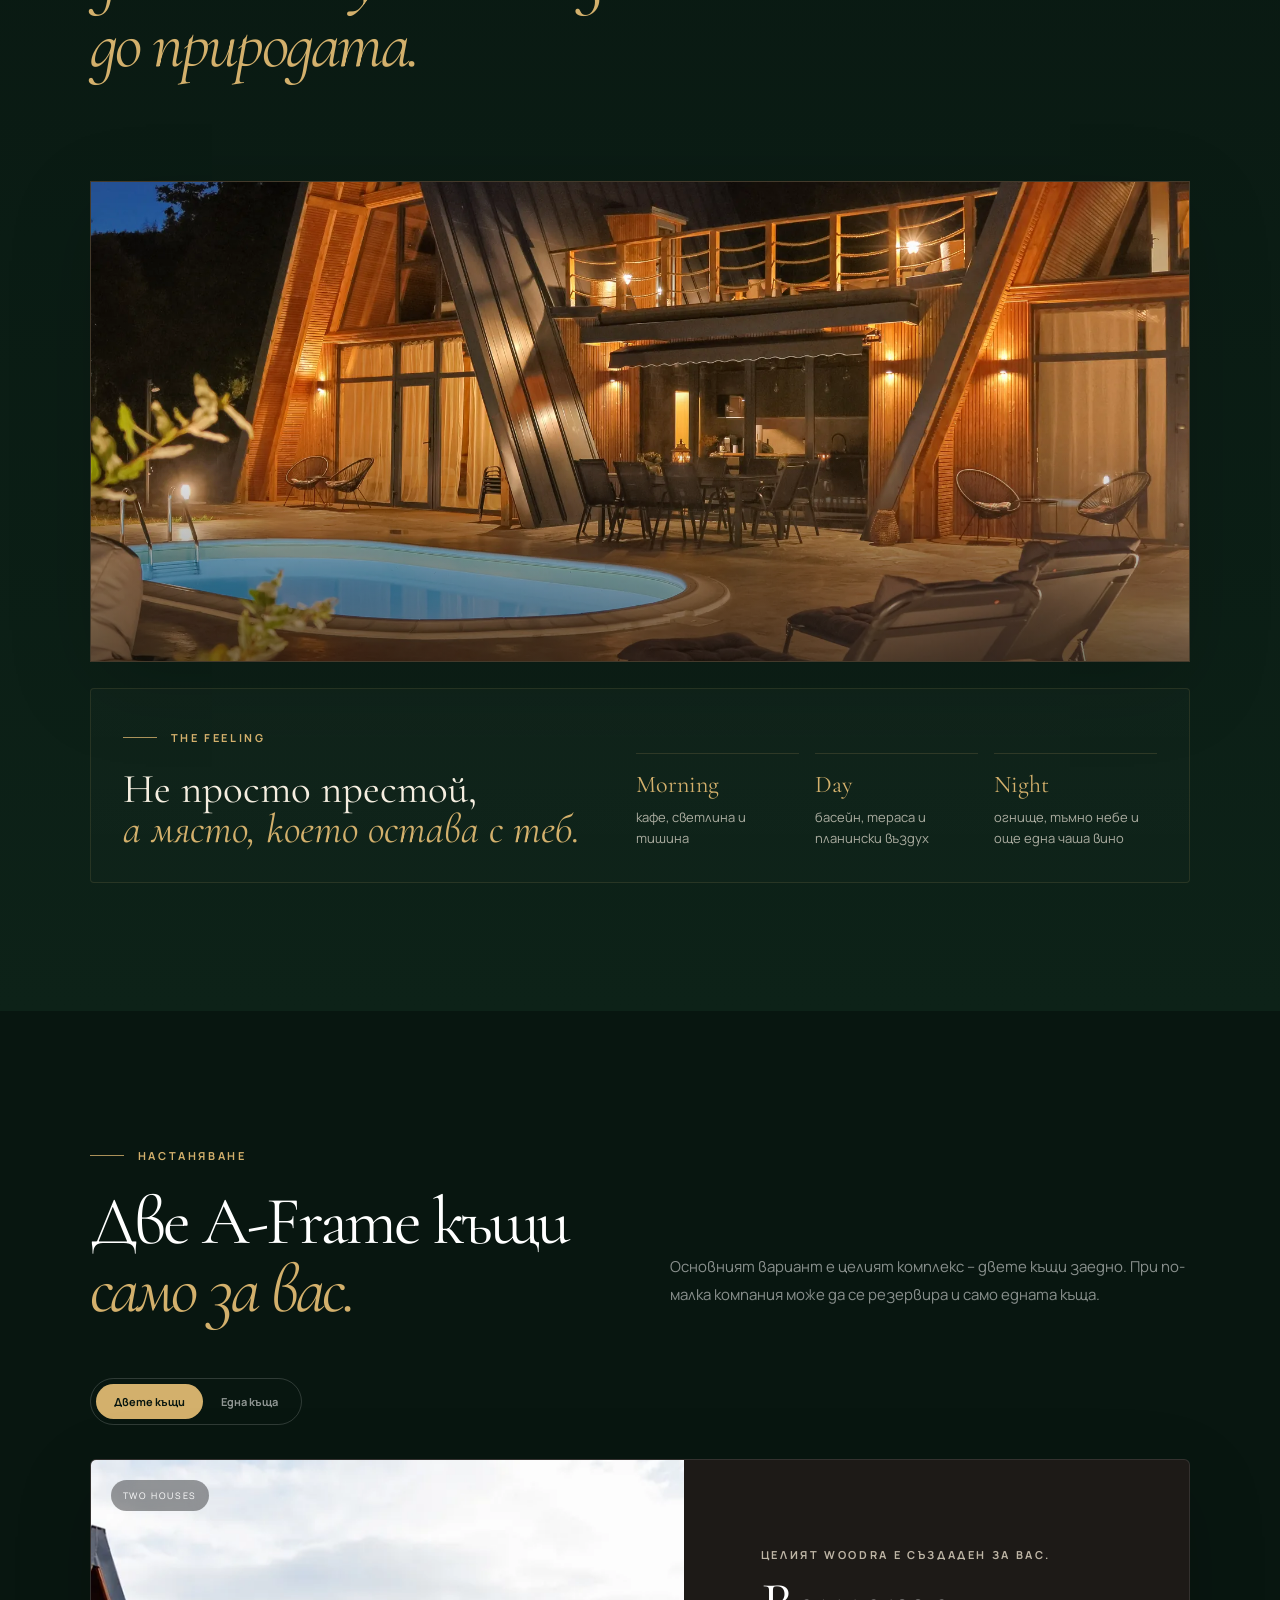
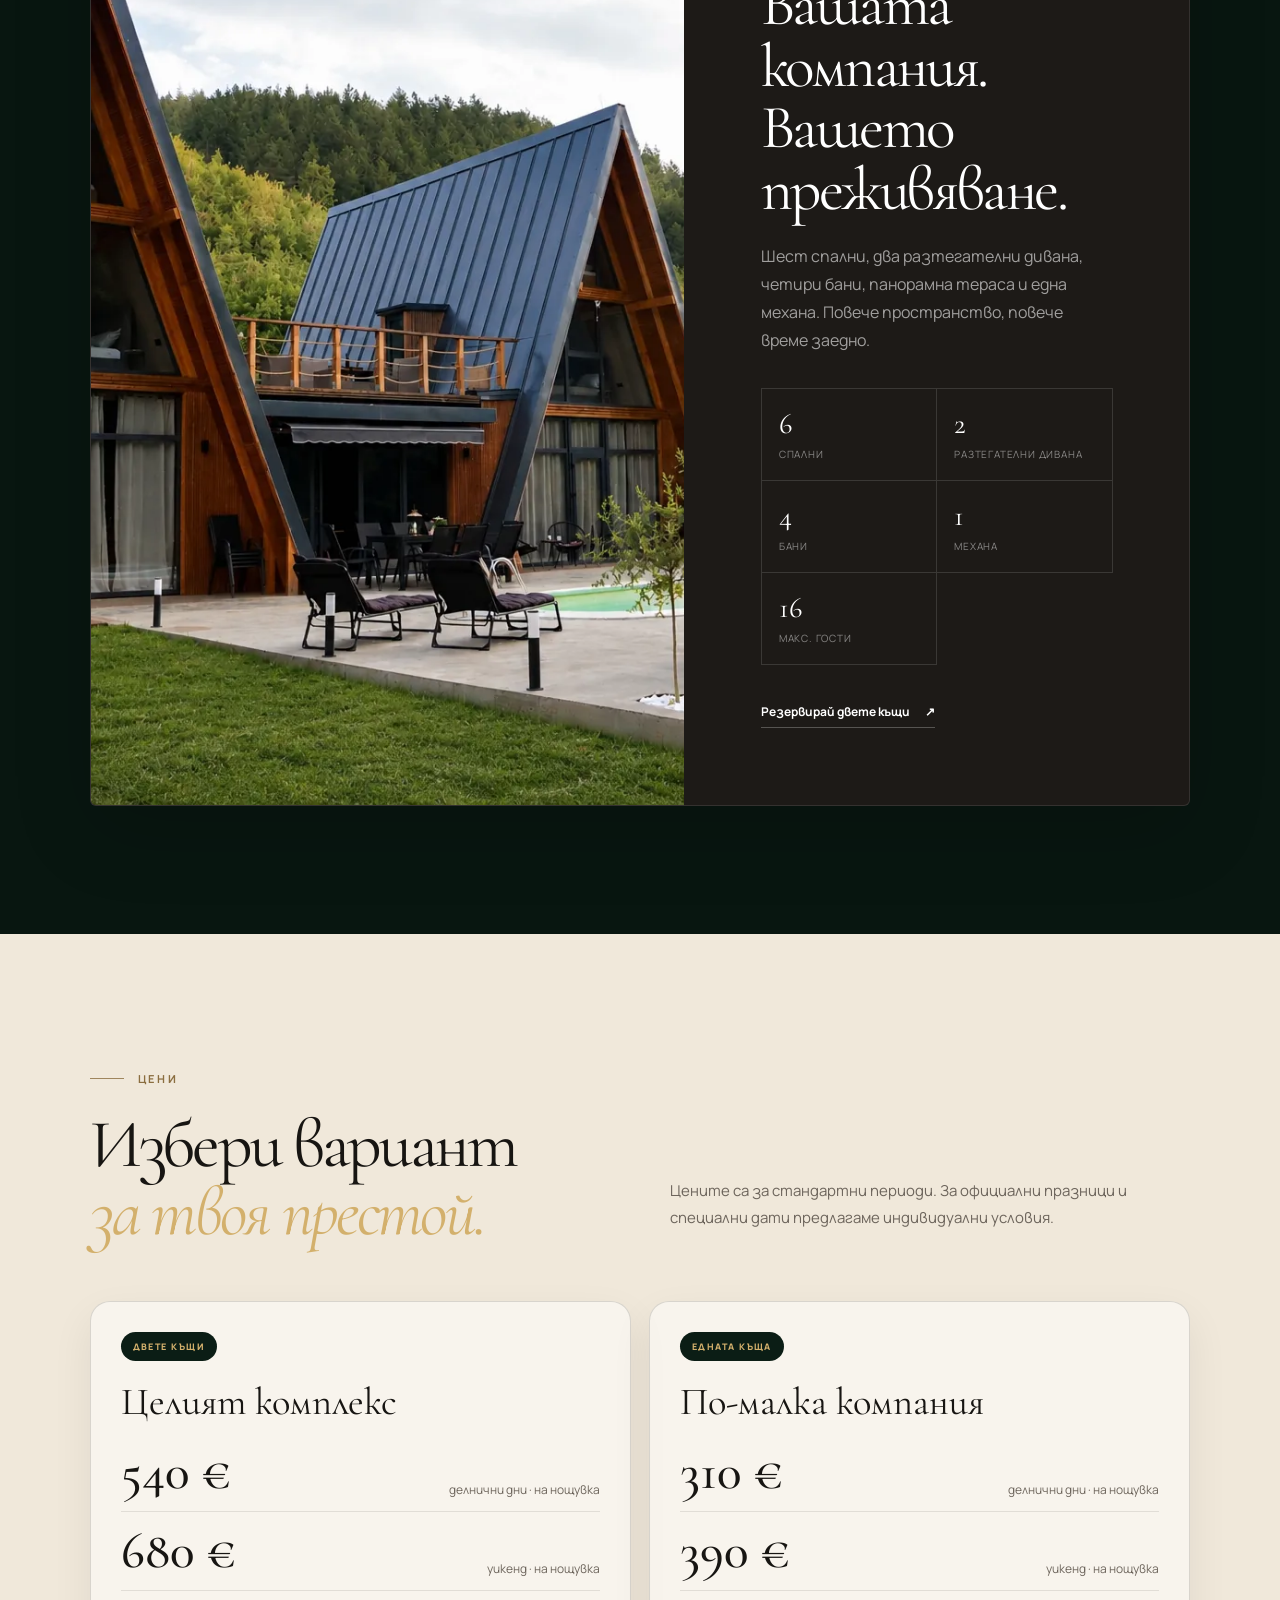
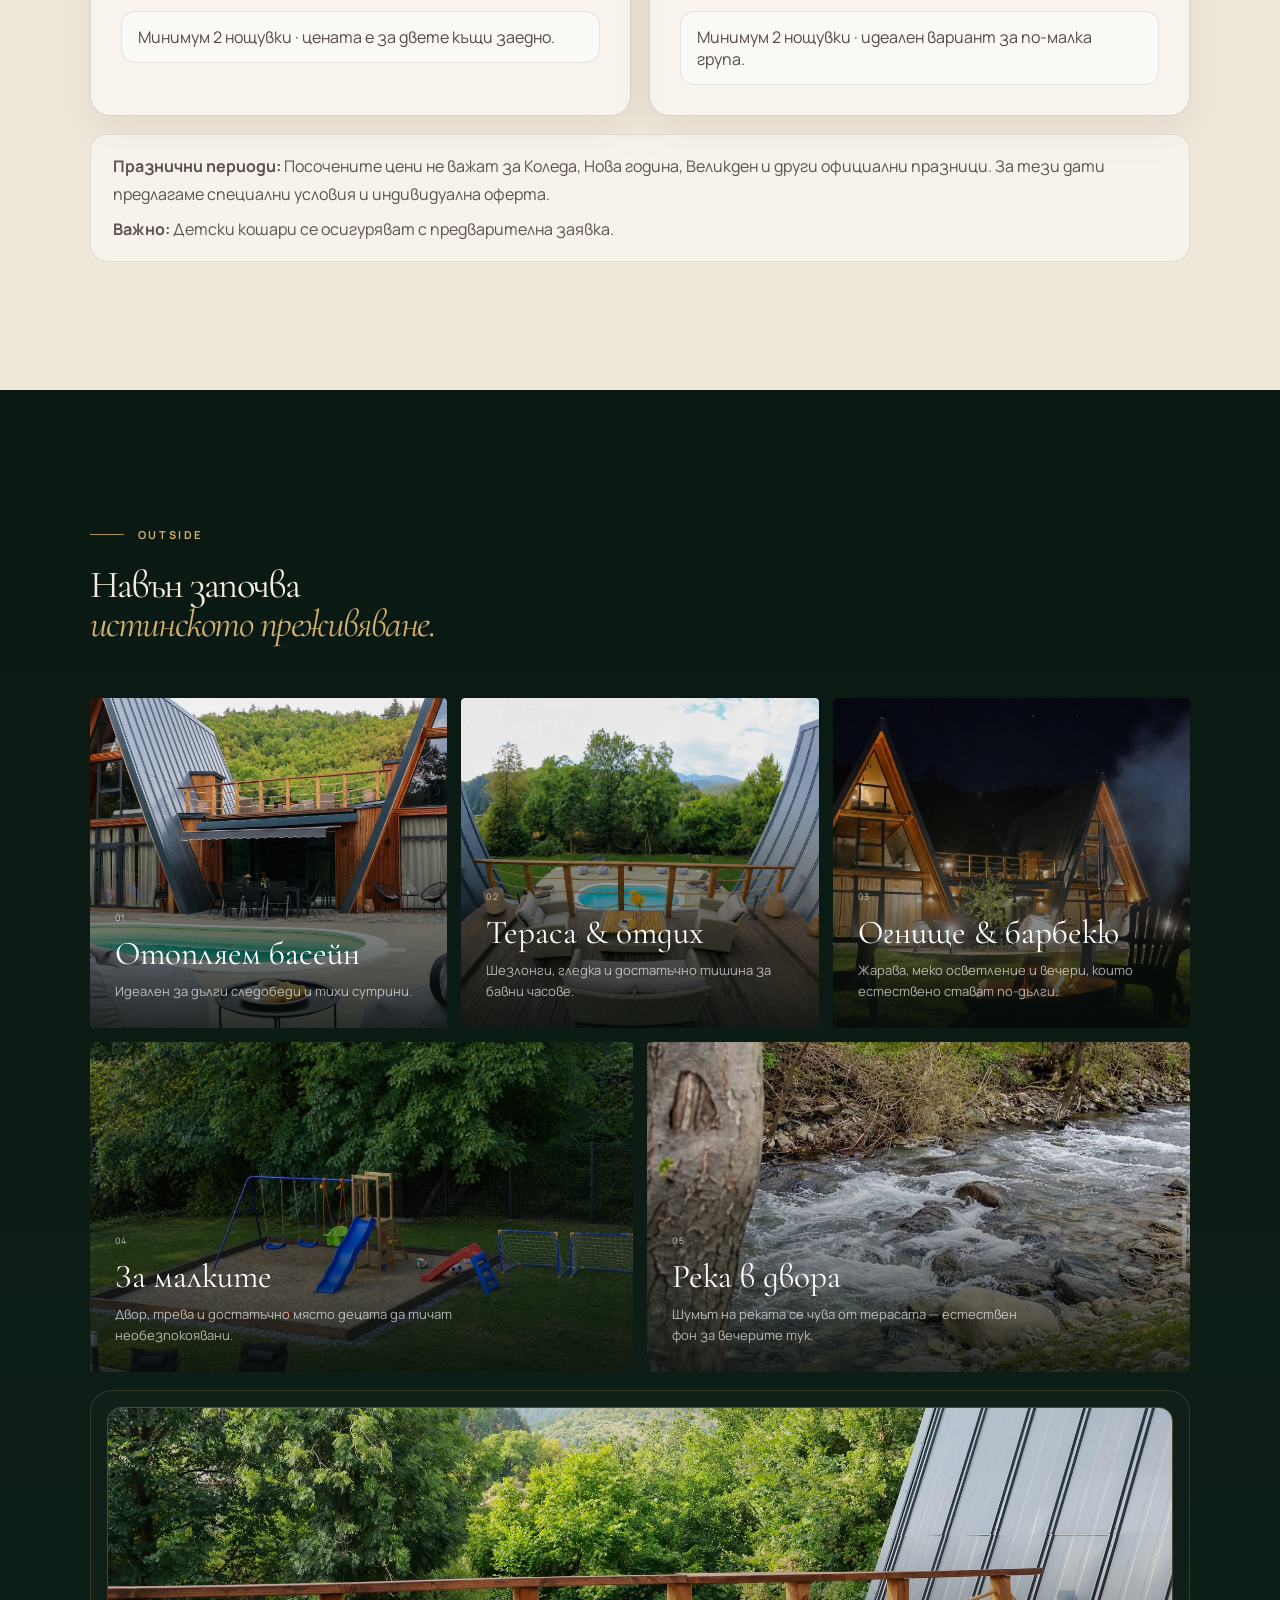
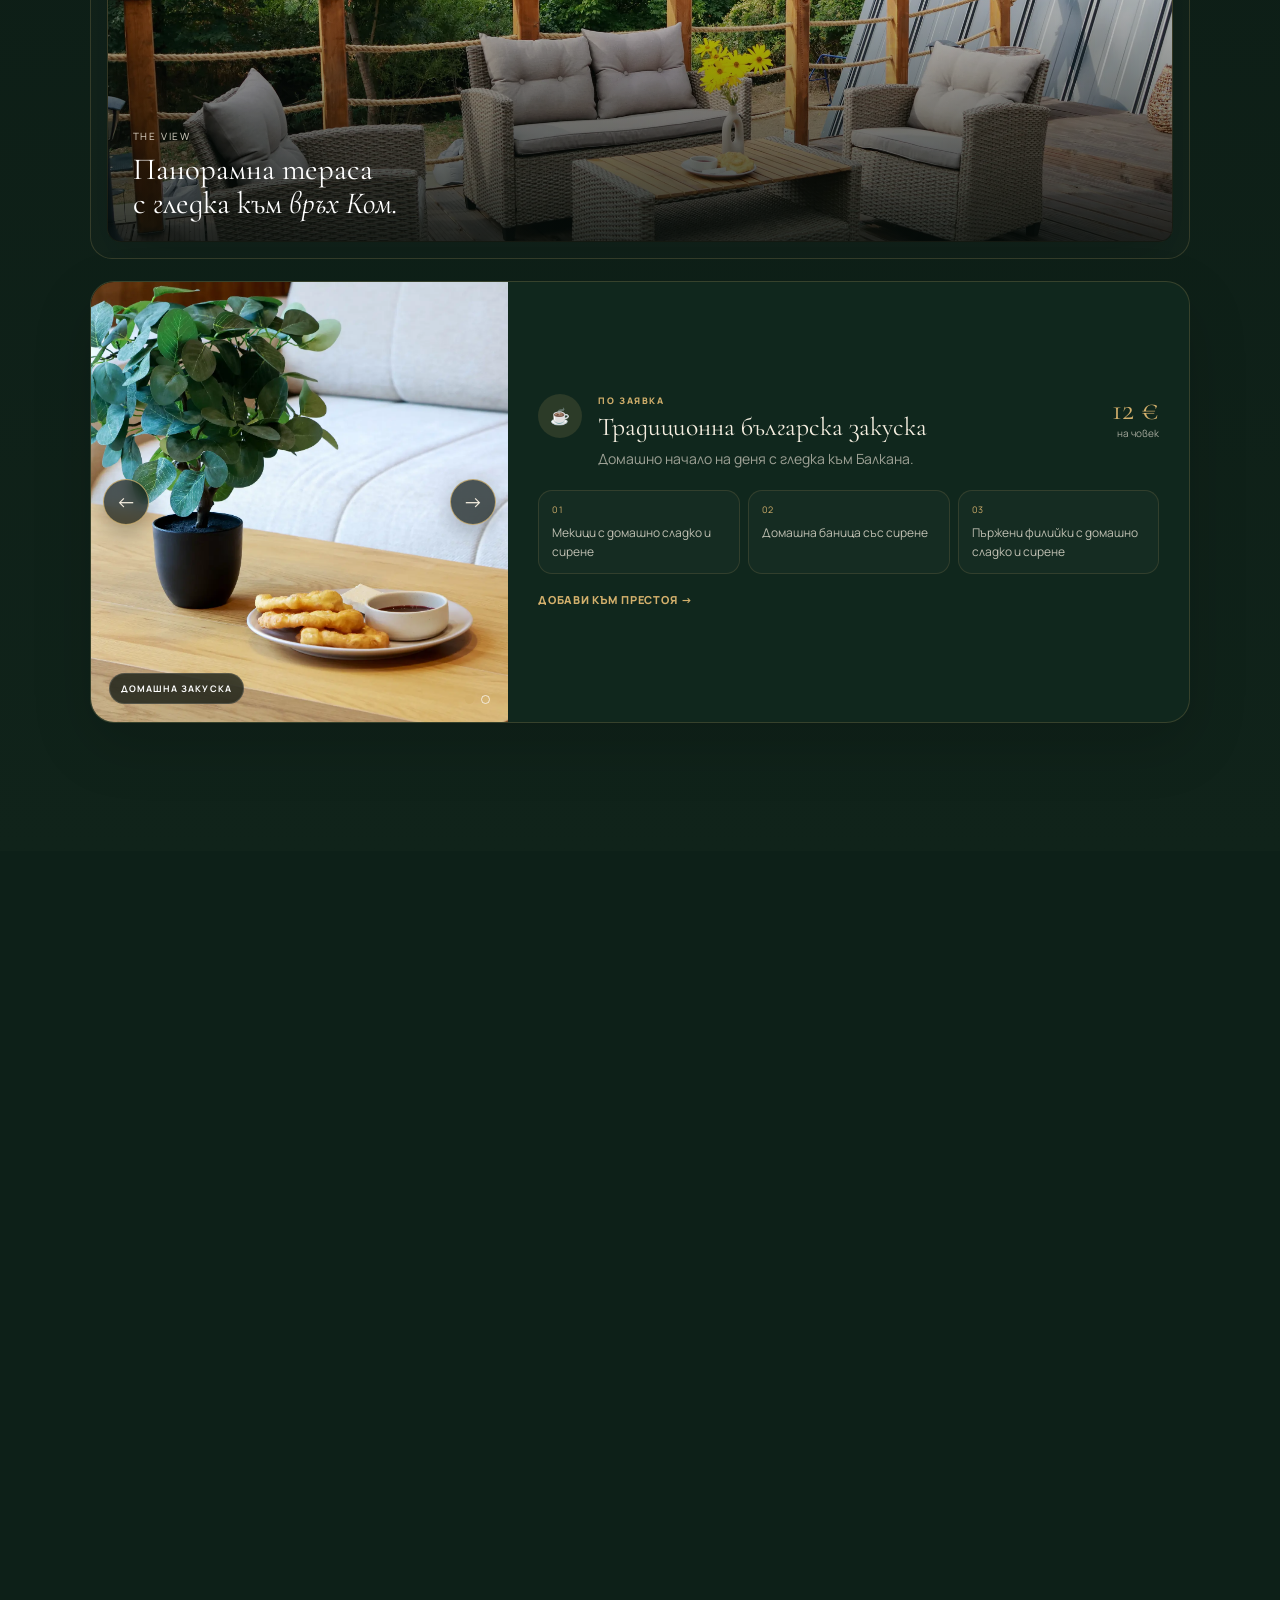
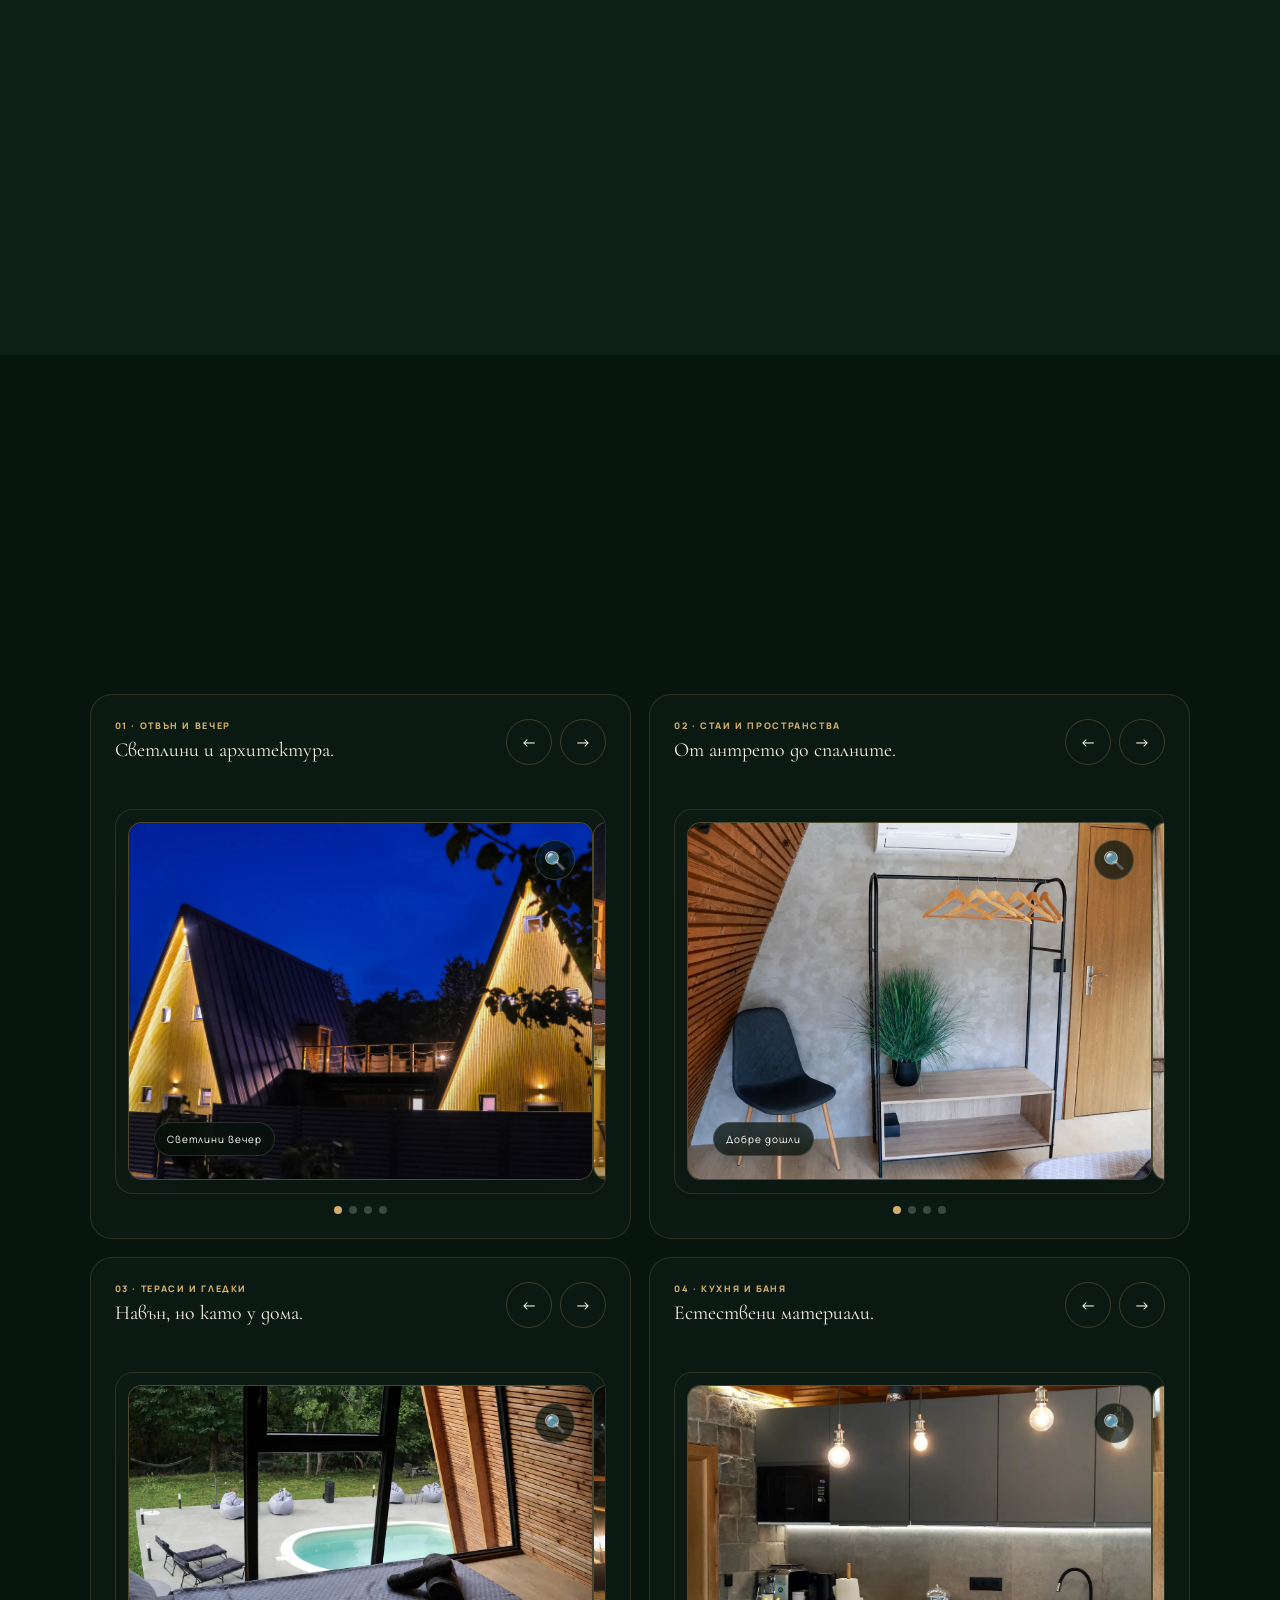
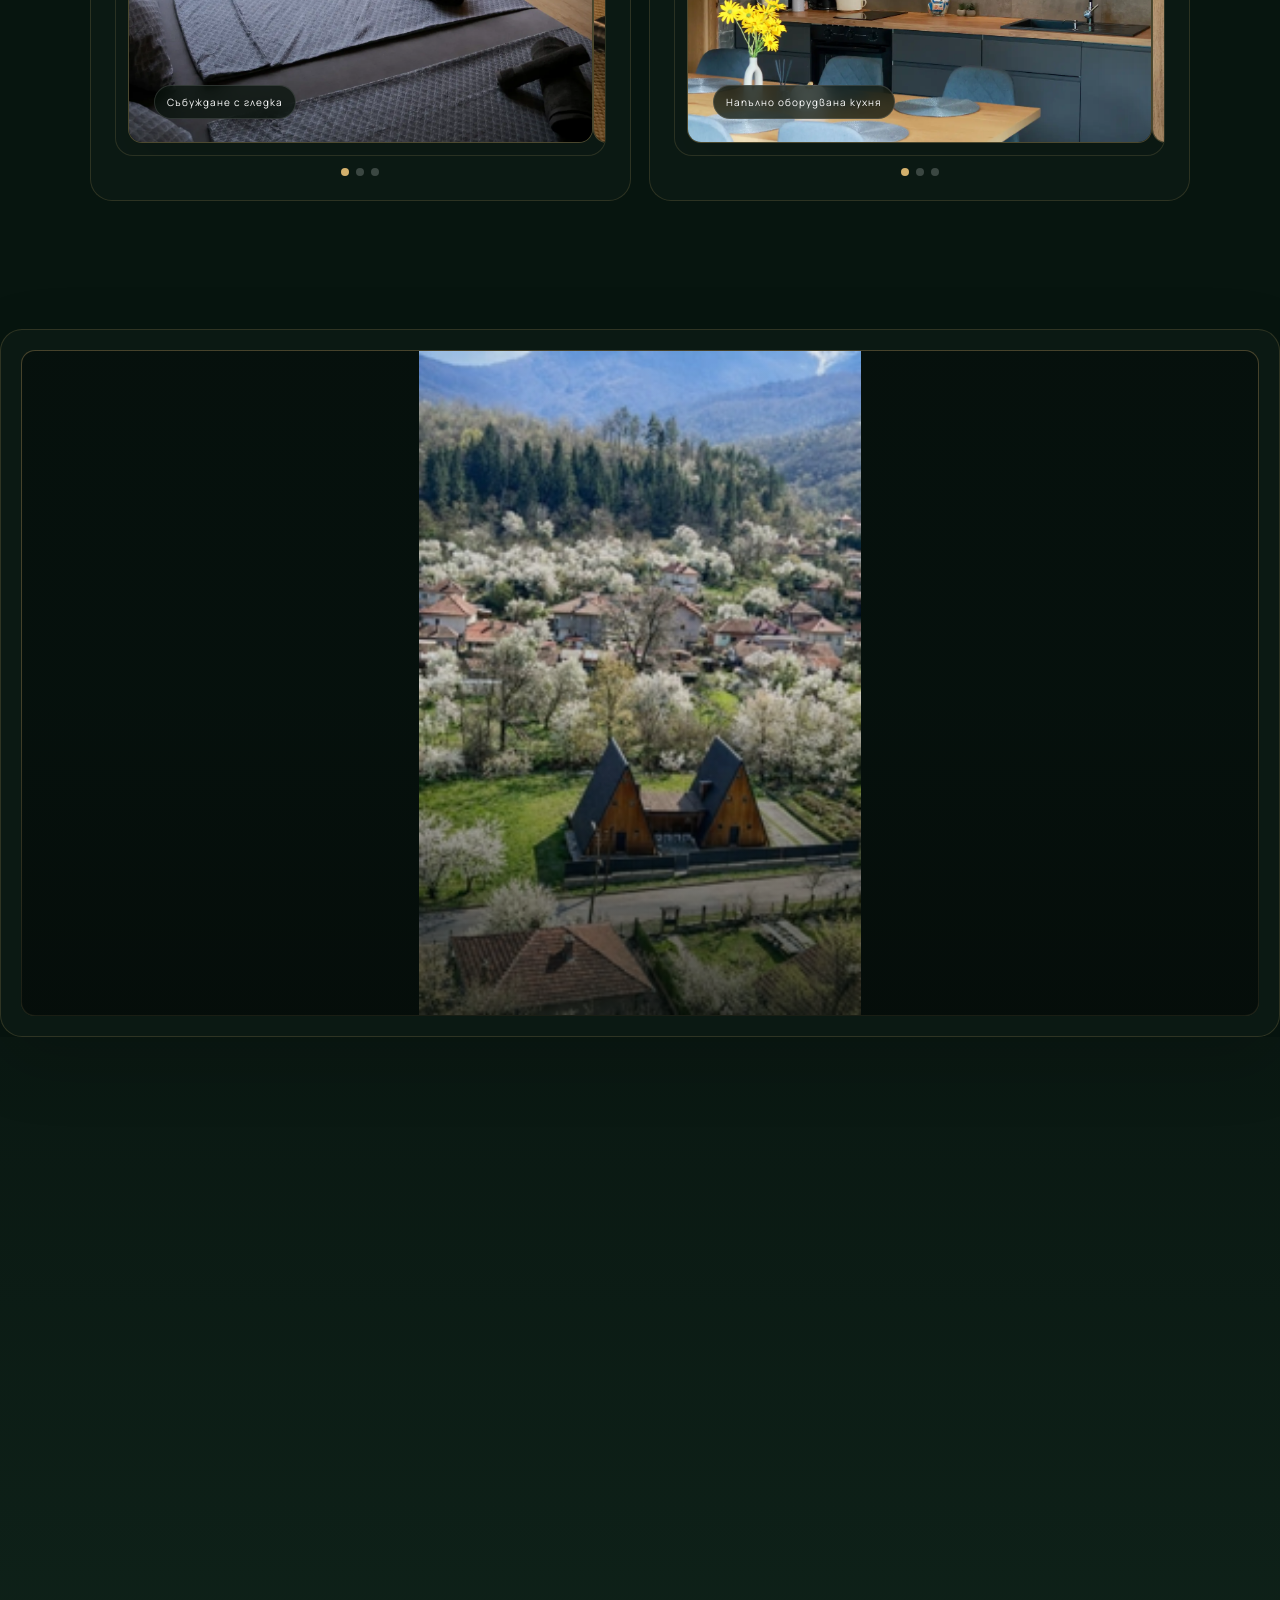
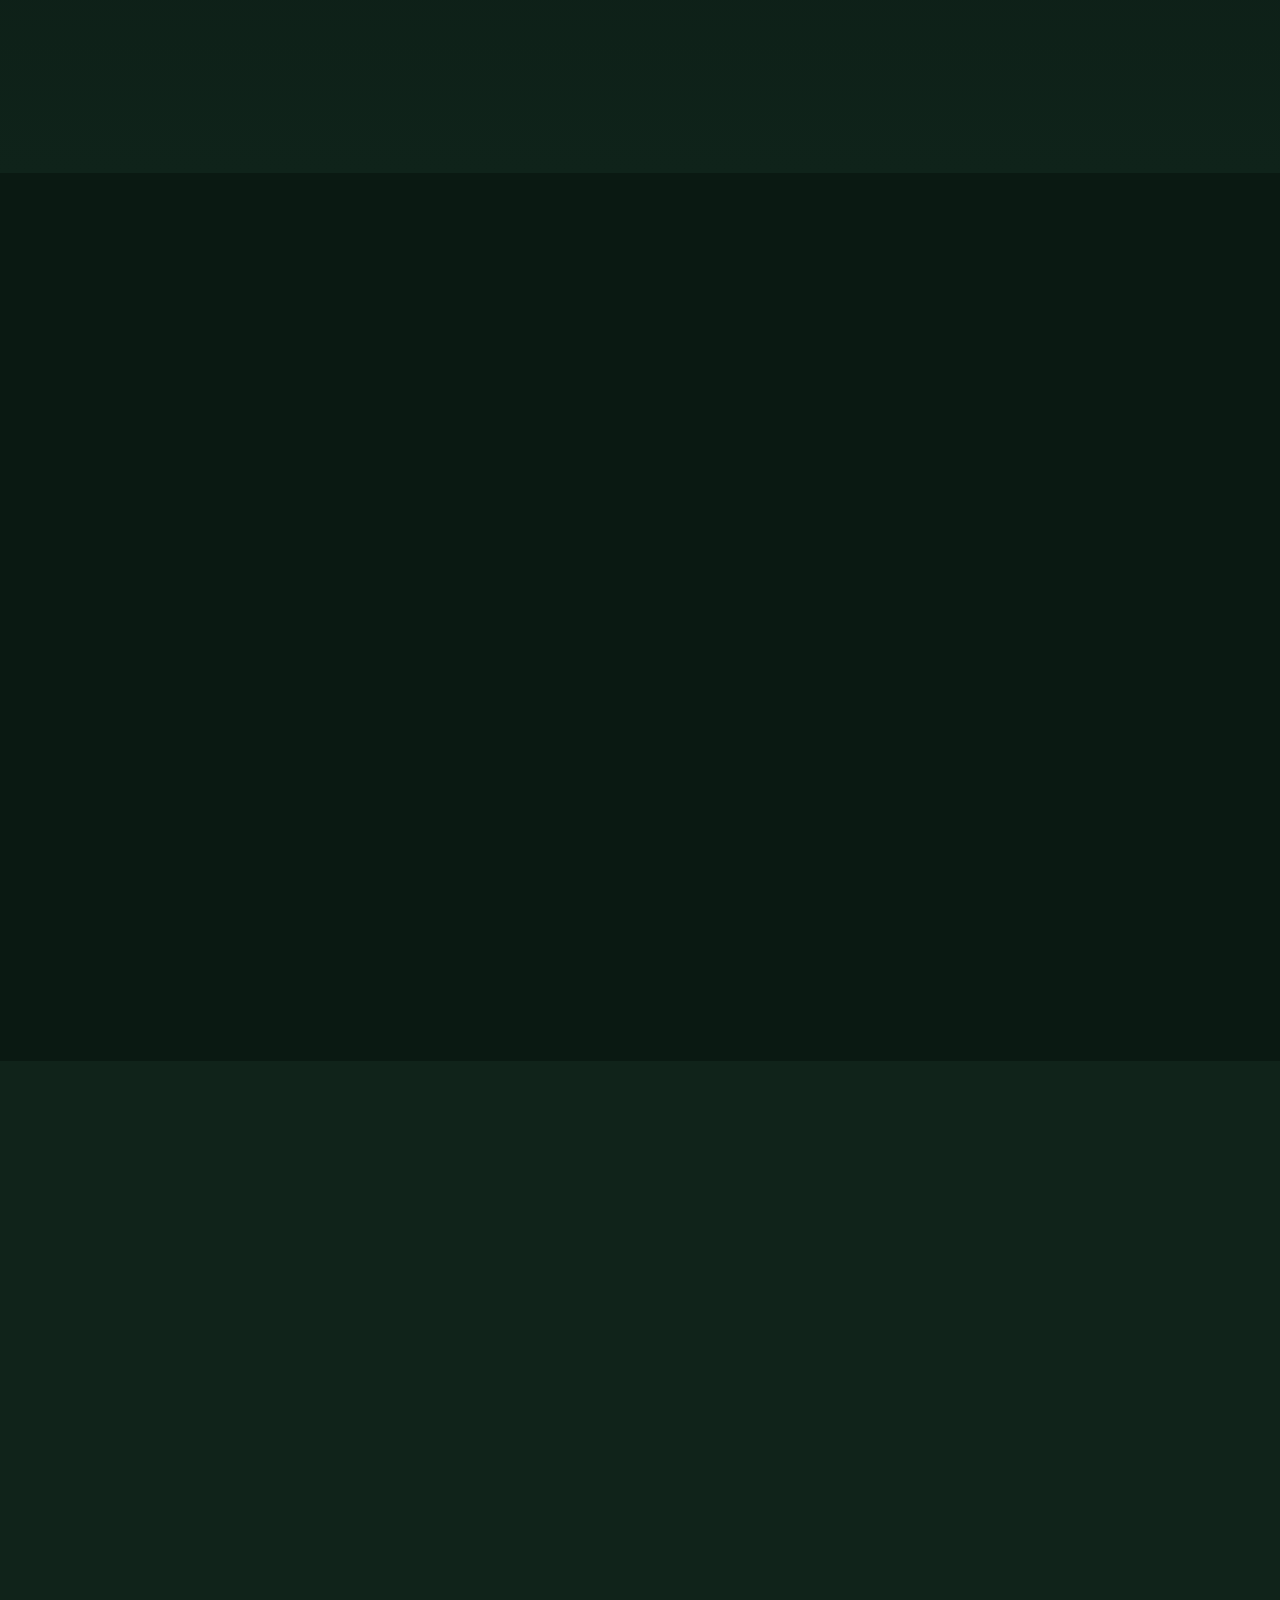
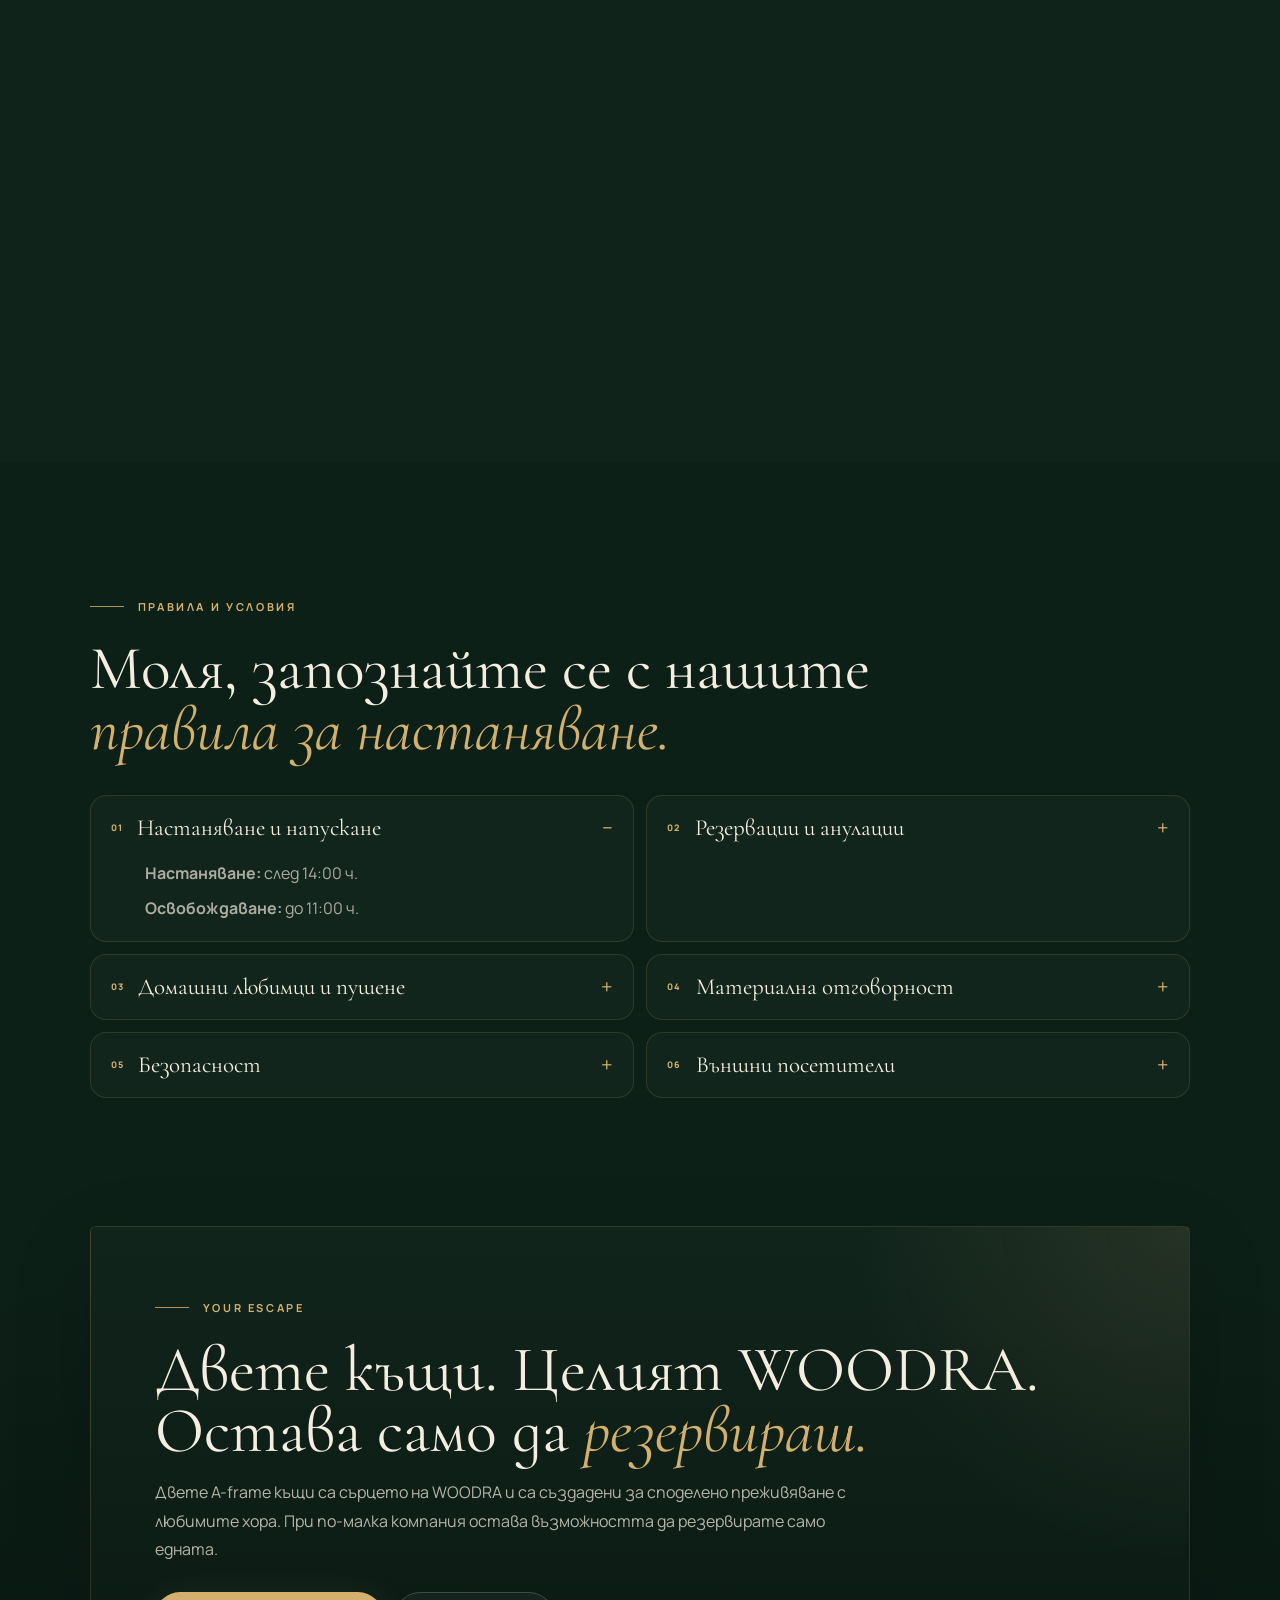
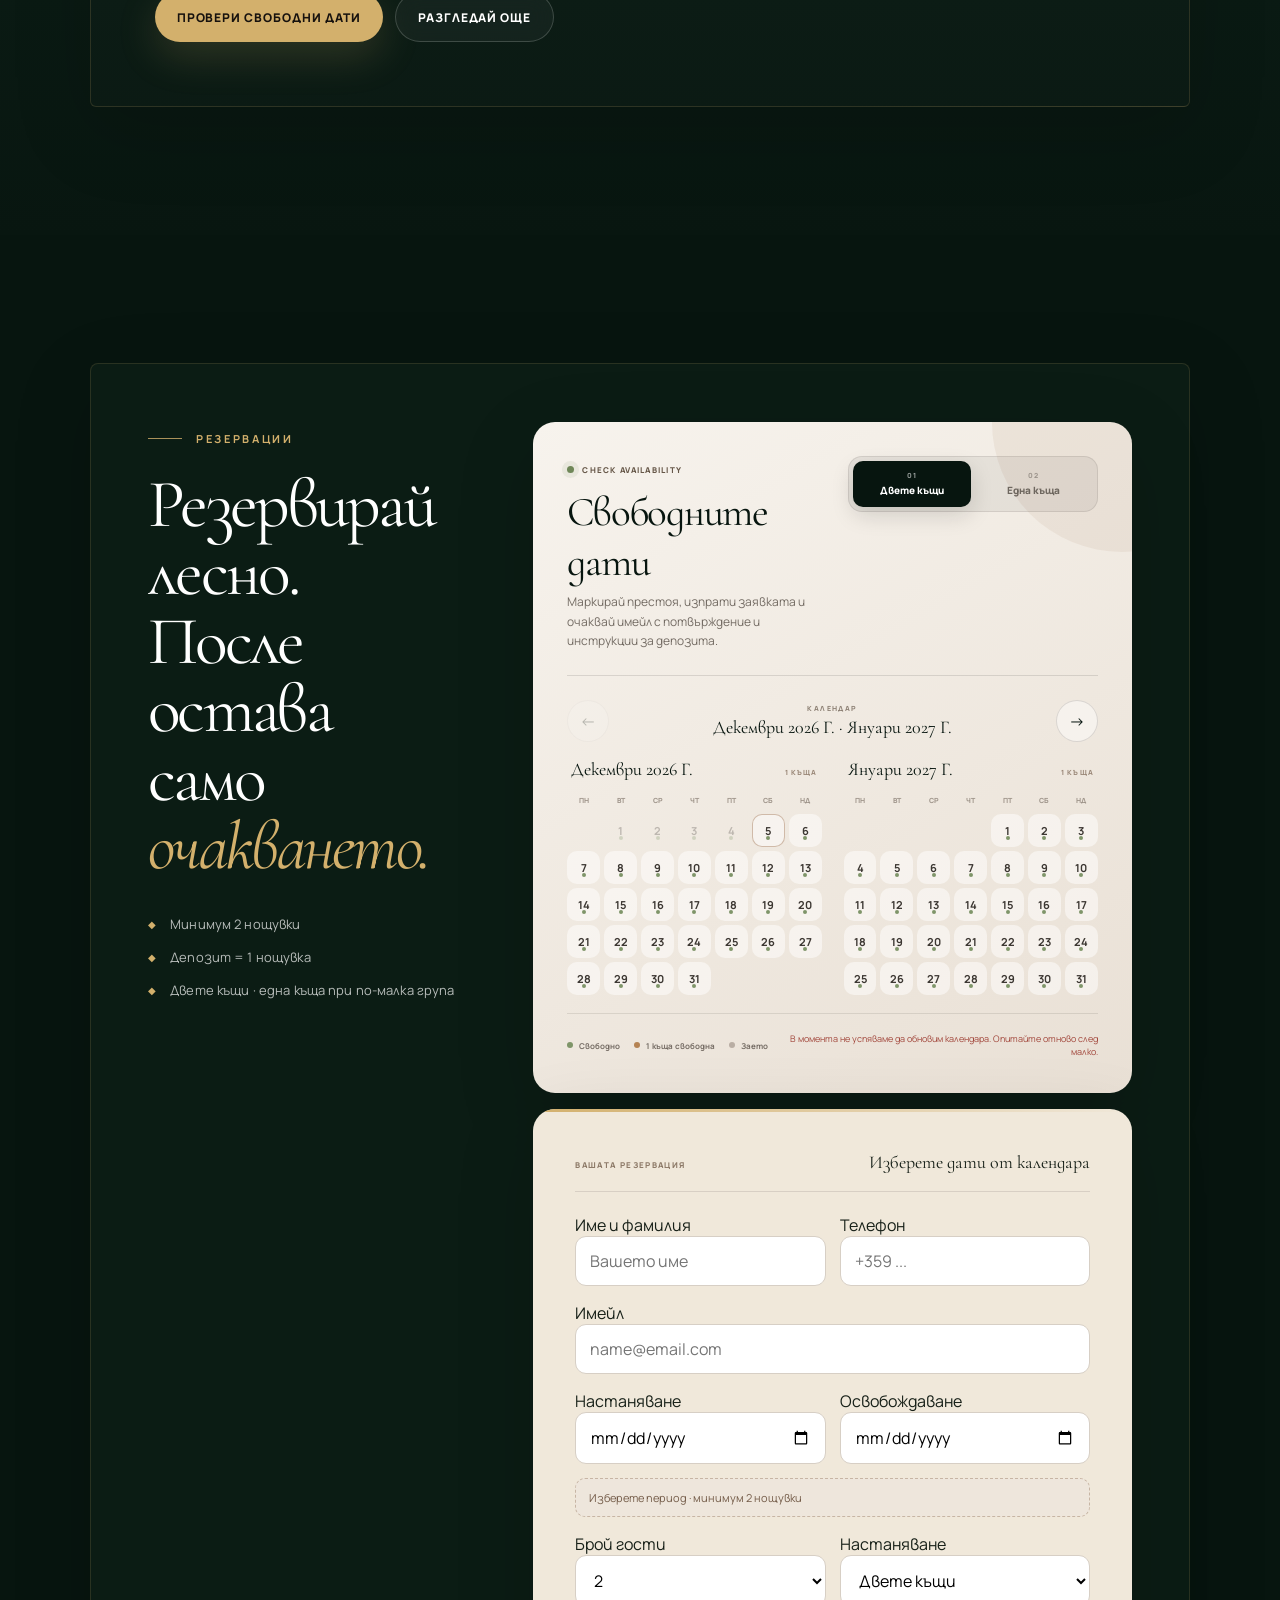
==== commit cc075b3f: "Add files via upload" ====
--- a/index.html
+++ b/index.html
@@ -13,7 +13,7 @@
 <link href="https://fonts.googleapis.com" rel="preconnect"/>
 <link crossorigin="" href="https://fonts.gstatic.com" rel="preconnect"/>
 <link href="https://fonts.googleapis.com/css2?family=Cormorant+Garamond:ital,wght@0,400;0,500;0,600;1,400;1,500&amp;family=Manrope:wght@400;500;600;700&amp;display=swap" rel="stylesheet"/>
-<link href="styles.css?v=20260903-hero3" rel="stylesheet"/>
+<link href="styles.css?v=20260905-swipe2" rel="stylesheet"/>
 <style id="woodra-mobile-hero-v4">
 /* WOODRA MOBILE V5 — hero and centered booking header button. */
 @media (max-width:900px){
@@ -48,7 +48,7 @@
 @media(max-width:720px){.woodra-cookie-consent{left:12px;right:12px;bottom:12px;width:auto;padding:15px}.woodra-cookie-consent strong{font-size:19px}.woodra-cookie-actions button{font-size:8px}}
 </style>
 <script defer="" src="config.js?v=20260903-hero3"></script>
-<script defer="" src="script.js?v=20260903-hero3"></script>
+<script defer="" src="script.js?v=20260905-swipe2"></script>
 
 </head>
 <body>
--- a/styles.css
+++ b/styles.css
@@ -1626,6 +1626,105 @@
   .event-chip { min-height:64px; }
 }
 
+/* v25 — swipe navigation and visible slideshow arrows */
+.woodra-swipe-area {
+  touch-action: pan-y;
+  cursor: grab;
+  -webkit-user-select: none;
+  user-select: none;
+}
+.woodra-swipe-area.is-dragging { cursor: grabbing; }
+.woodra-swipe-area img { -webkit-user-drag: none; user-select: none; }
+.hero-swipe-nav,
+.breakfast-swipe-nav {
+  position: absolute;
+  z-index: 6;
+  left: 14px;
+  right: 14px;
+  top: 50%;
+  display: flex;
+  justify-content: space-between;
+  transform: translateY(-50%);
+  pointer-events: none;
+}
+.hero-swipe-nav { left: clamp(14px, 2.5vw, 34px); right: clamp(14px, 2.5vw, 34px); }
+.woodra-overlay-arrow {
+  width: 46px;
+  height: 46px;
+  display: grid;
+  place-items: center;
+  padding: 0;
+  border: 1px solid rgba(230,195,124,.7);
+  border-radius: 50%;
+  background: rgba(5,14,10,.68);
+  color: #f5eee0;
+  box-shadow: 0 8px 24px rgba(0,0,0,.28);
+  backdrop-filter: blur(8px);
+  font-size: 20px;
+  line-height: 1;
+  cursor: pointer;
+  pointer-events: auto;
+}
+.woodra-overlay-arrow:hover,
+.woodra-overlay-arrow:focus-visible,
+.showcase-arrow:hover,
+.showcase-arrow:focus-visible,
+.interior-nav:hover,
+.interior-nav:focus-visible {
+  border-color: var(--wood-light);
+  background: var(--wood-light);
+  color: #07150f;
+}
+.breakfast-swipe-nav { left: 12px; right: 12px; }
+.showcase-overlay-nav { display: none; }
+
+@media (max-width: 900px) {
+  .hero-swipe-nav {
+    top: calc(82px + clamp(300px, 92vw, 430px) / 2);
+    left: 22px;
+    right: 22px;
+  }
+  .woodra-overlay-arrow,
+  .showcase-arrow,
+  .interior-nav {
+    width: 40px;
+    height: 40px;
+    background: rgba(5,14,10,.72);
+    border-color: rgba(230,195,124,.62);
+    box-shadow: 0 7px 20px rgba(0,0,0,.28);
+  }
+  .interior-slider-shell { position: relative; }
+  .interior-nav {
+    position: absolute;
+    z-index: 6;
+    top: calc(50% - 25px);
+    display: grid;
+    place-items: center;
+  }
+  .interior-nav.prev { left: 10px; }
+  .interior-nav.next { right: 10px; }
+  .showcase-viewport { touch-action: pan-y; }
+  .showcase-head .showcase-nav { display: none; }
+  .showcase-viewport { position: relative; }
+  .showcase-overlay-nav {
+    position: absolute;
+    z-index: 7;
+    left: 10px;
+    right: 10px;
+    top: 50%;
+    display: flex;
+    justify-content: space-between;
+    transform: translateY(-50%);
+    pointer-events: none;
+  }
+  .showcase-overlay-nav .woodra-overlay-arrow {
+    width: 38px;
+    height: 38px;
+    font-size: 18px;
+    pointer-events: auto;
+  }
+}
+
 
 /* v19 premium desktop polish */
 .panorama-feature {
@@ -2275,3 +2374,104 @@
     grid-column: span 3 !important;
   }
 }
+
+/* v24 — mobile hero: full photos first, compact copy below */
+@media (max-width: 900px) {
+  .hero {
+    min-height: 0;
+    height: auto;
+    overflow: hidden;
+    background: #07150f;
+  }
+
+  .hero-slideshow {
+    position: relative;
+    inset: auto;
+    width: calc(100% - 24px);
+    height: clamp(300px, 92vw, 430px);
+    margin: 82px 12px 0;
+    overflow: hidden;
+    border: 1px solid rgba(211,176,108,.52);
+    border-radius: 15px;
+    box-shadow:
+      0 18px 44px rgba(0,0,0,.3),
+      0 0 0 4px rgba(211,176,108,.045);
+    background: #050e0a;
+  }
+
+  .hero-slide img {
+    width: 100%;
+    height: 100%;
+    padding: 0;
+    object-fit: contain !important;
+    object-position: center !important;
+    transform: none !important;
+    background: #050e0a;
+  }
+
+  .hero-shade,
+  .hero-glow {
+    display: none;
+  }
+
+  .hero-slide-dots {
+    top: calc(82px + clamp(300px, 92vw, 430px) - 24px);
+    bottom: auto;
+    left: 50%;
+    transform: translate(-50%, -100%);
+    padding: 8px 10px;
+    border-radius: 999px;
+    background: rgba(5,14,10,.64);
+    backdrop-filter: blur(8px);
+  }
+
+  .hero-copy {
+    padding: 20px 18px 24px;
+    max-width: none;
+    background: #07150f;
+  }
+
+  .hero .eyebrow {
+    margin-bottom: 8px;
+    font-size: 8px;
+    line-height: 1.4;
+  }
+
+  .hero h1 {
+    max-width: 360px;
+    margin: 5px 0 12px;
+    font-size: clamp(34px, 9.6vw, 43px);
+    line-height: .94;
+  }
+
+  .hero h1 em {
+    margin-top: 4px;
+  }
+
+  .hero-lead {
+    max-width: 370px;
+    margin-bottom: 16px;
+    font-size: 12px;
+    line-height: 1.55;
+    color: rgba(255,255,255,.72);
+  }
+
+  .hero-actions {
+    max-width: 360px;
+    gap: 8px;
+  }
+
+  .hero-actions .button {
+    min-height: 43px;
+    padding: 10px 8px;
+    font-size: 9px;
+  }
+
+  .hero-meta strong {
+    font-size: 21px;
+  }
+
+  .hero-meta span {
+    font-size: 7px;
+  }
+}
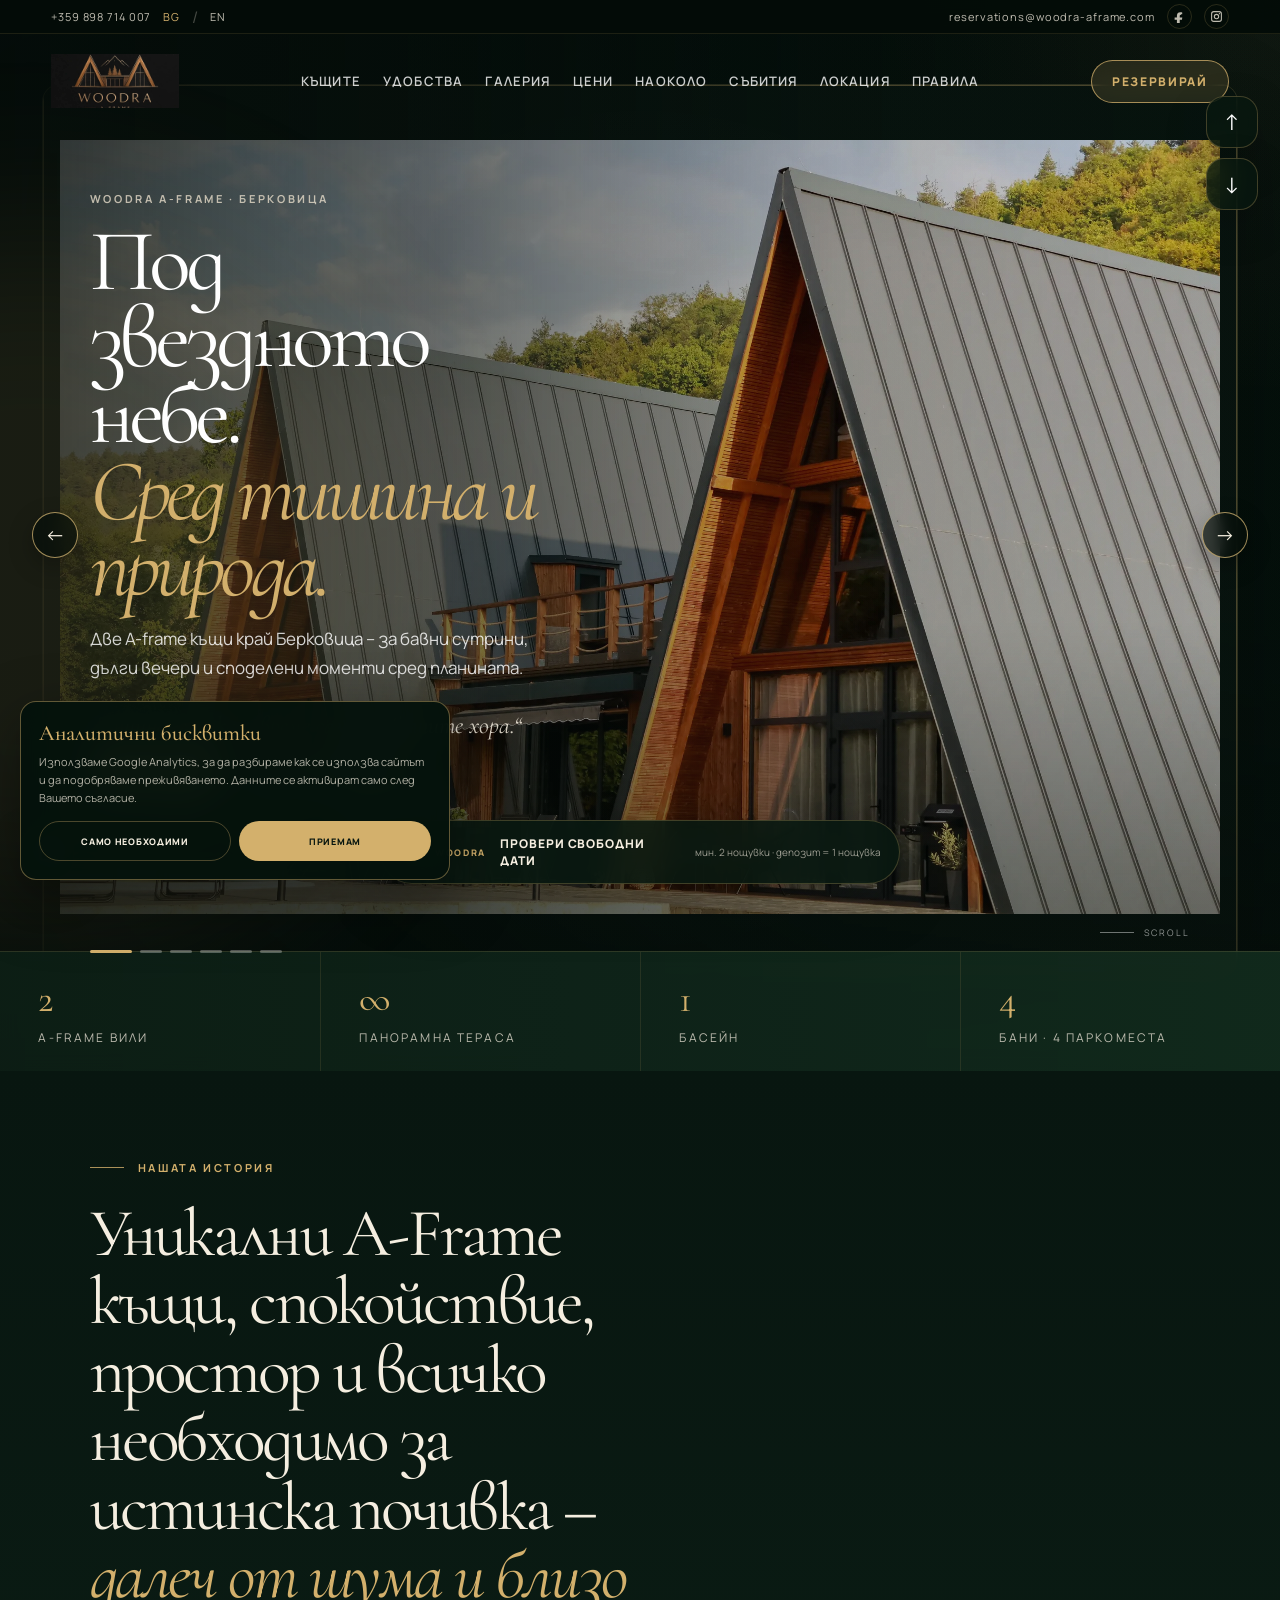
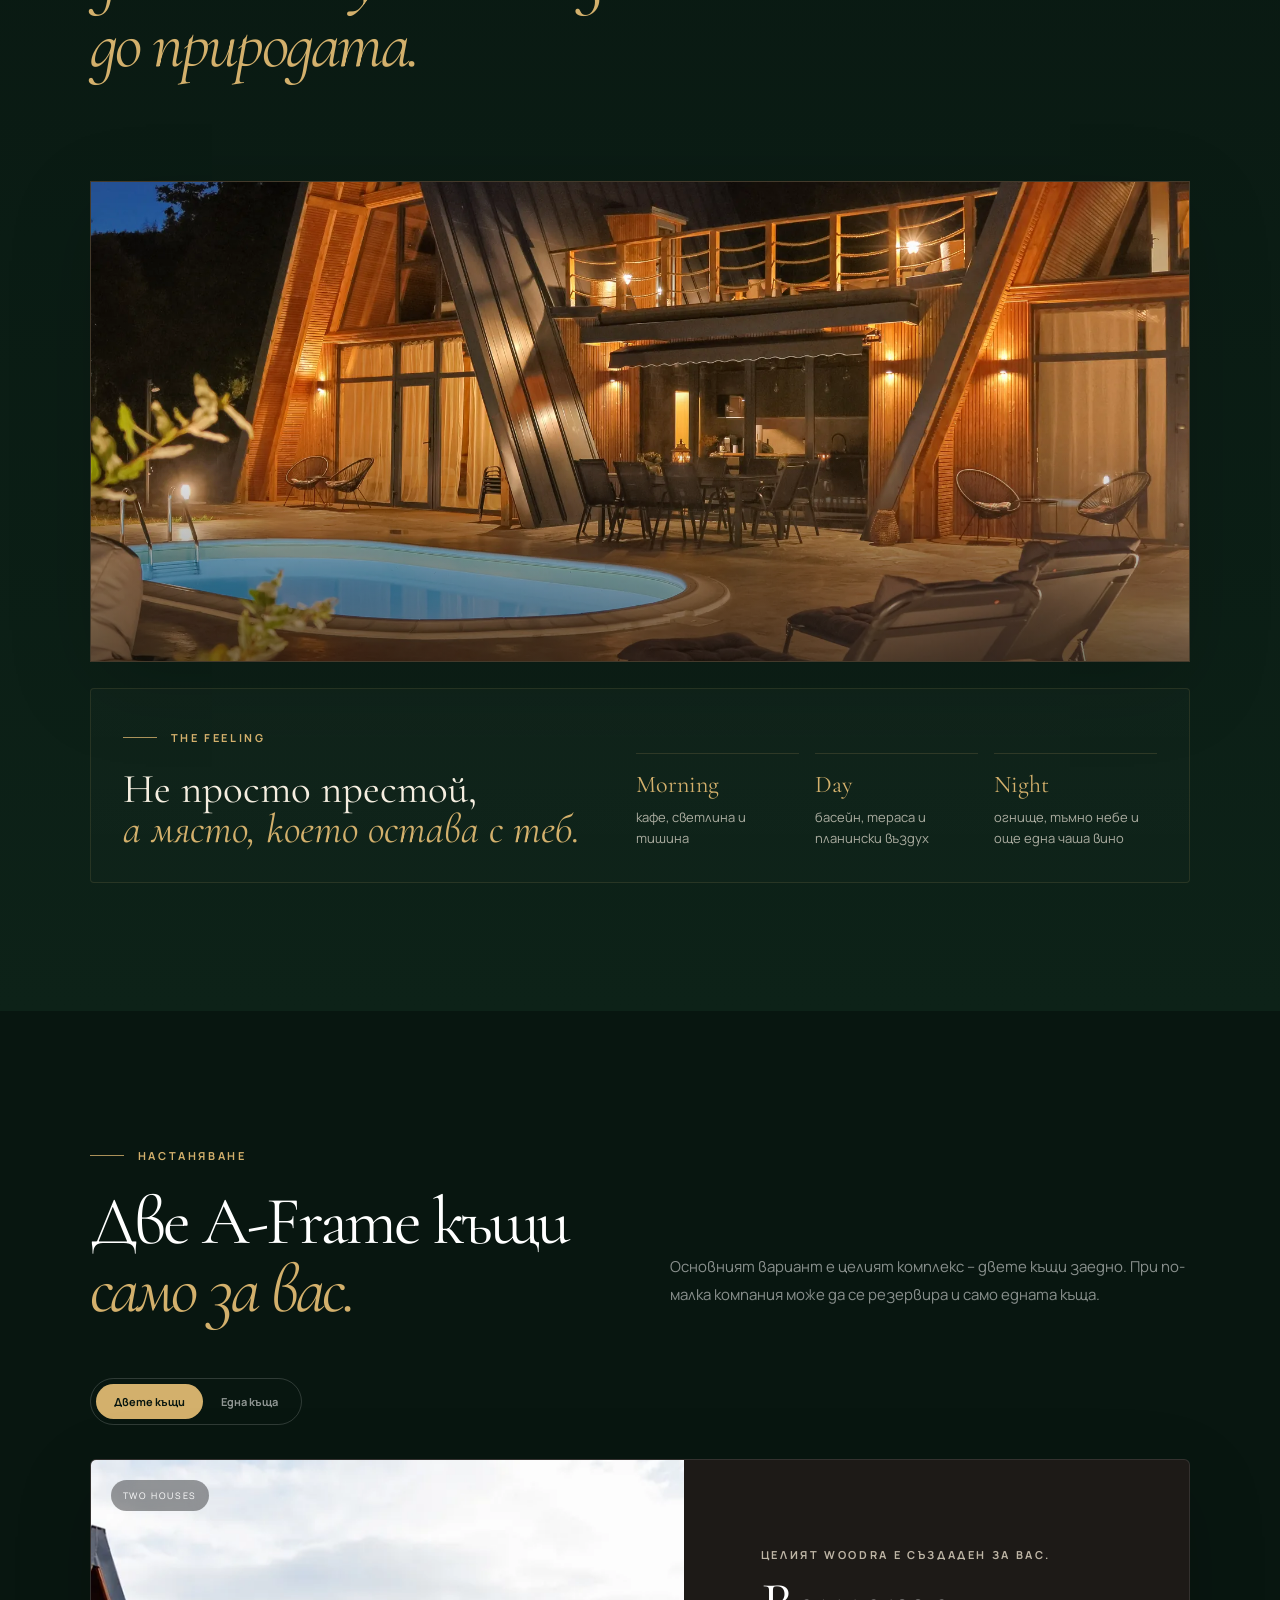
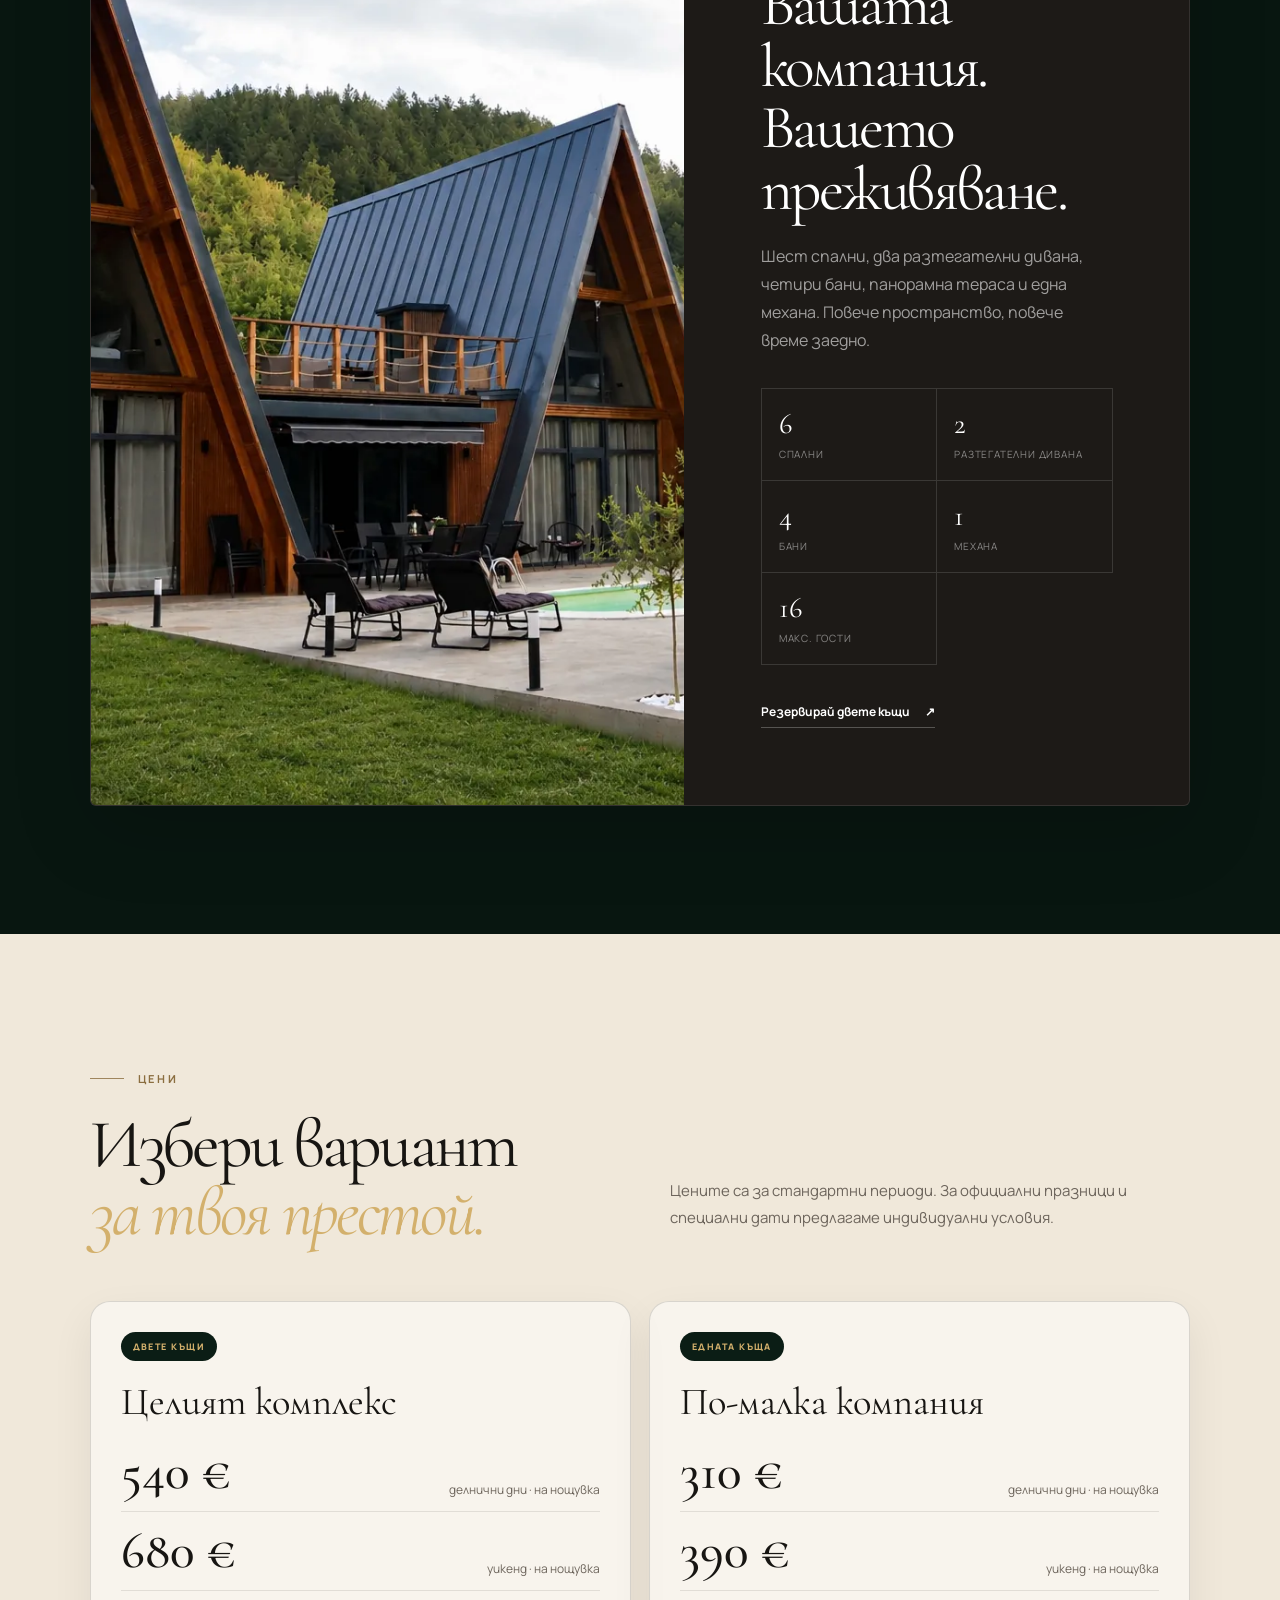
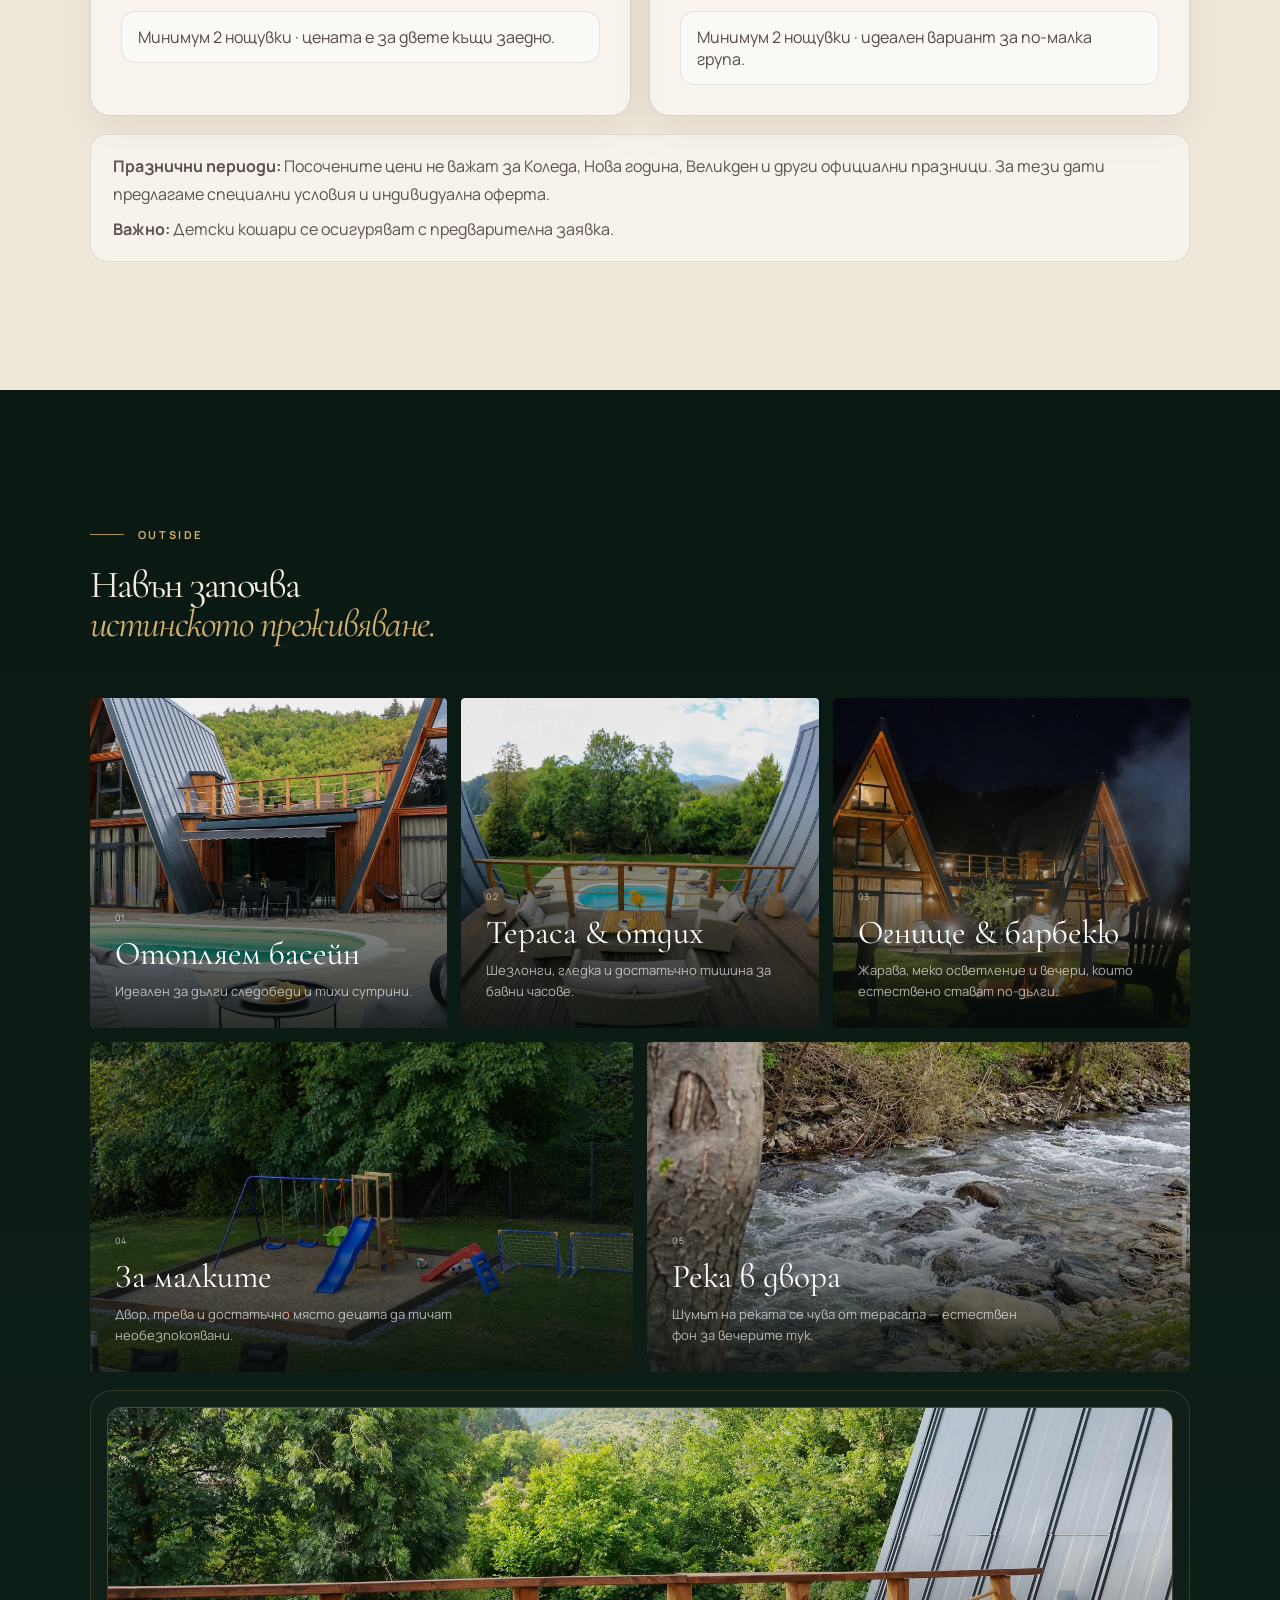
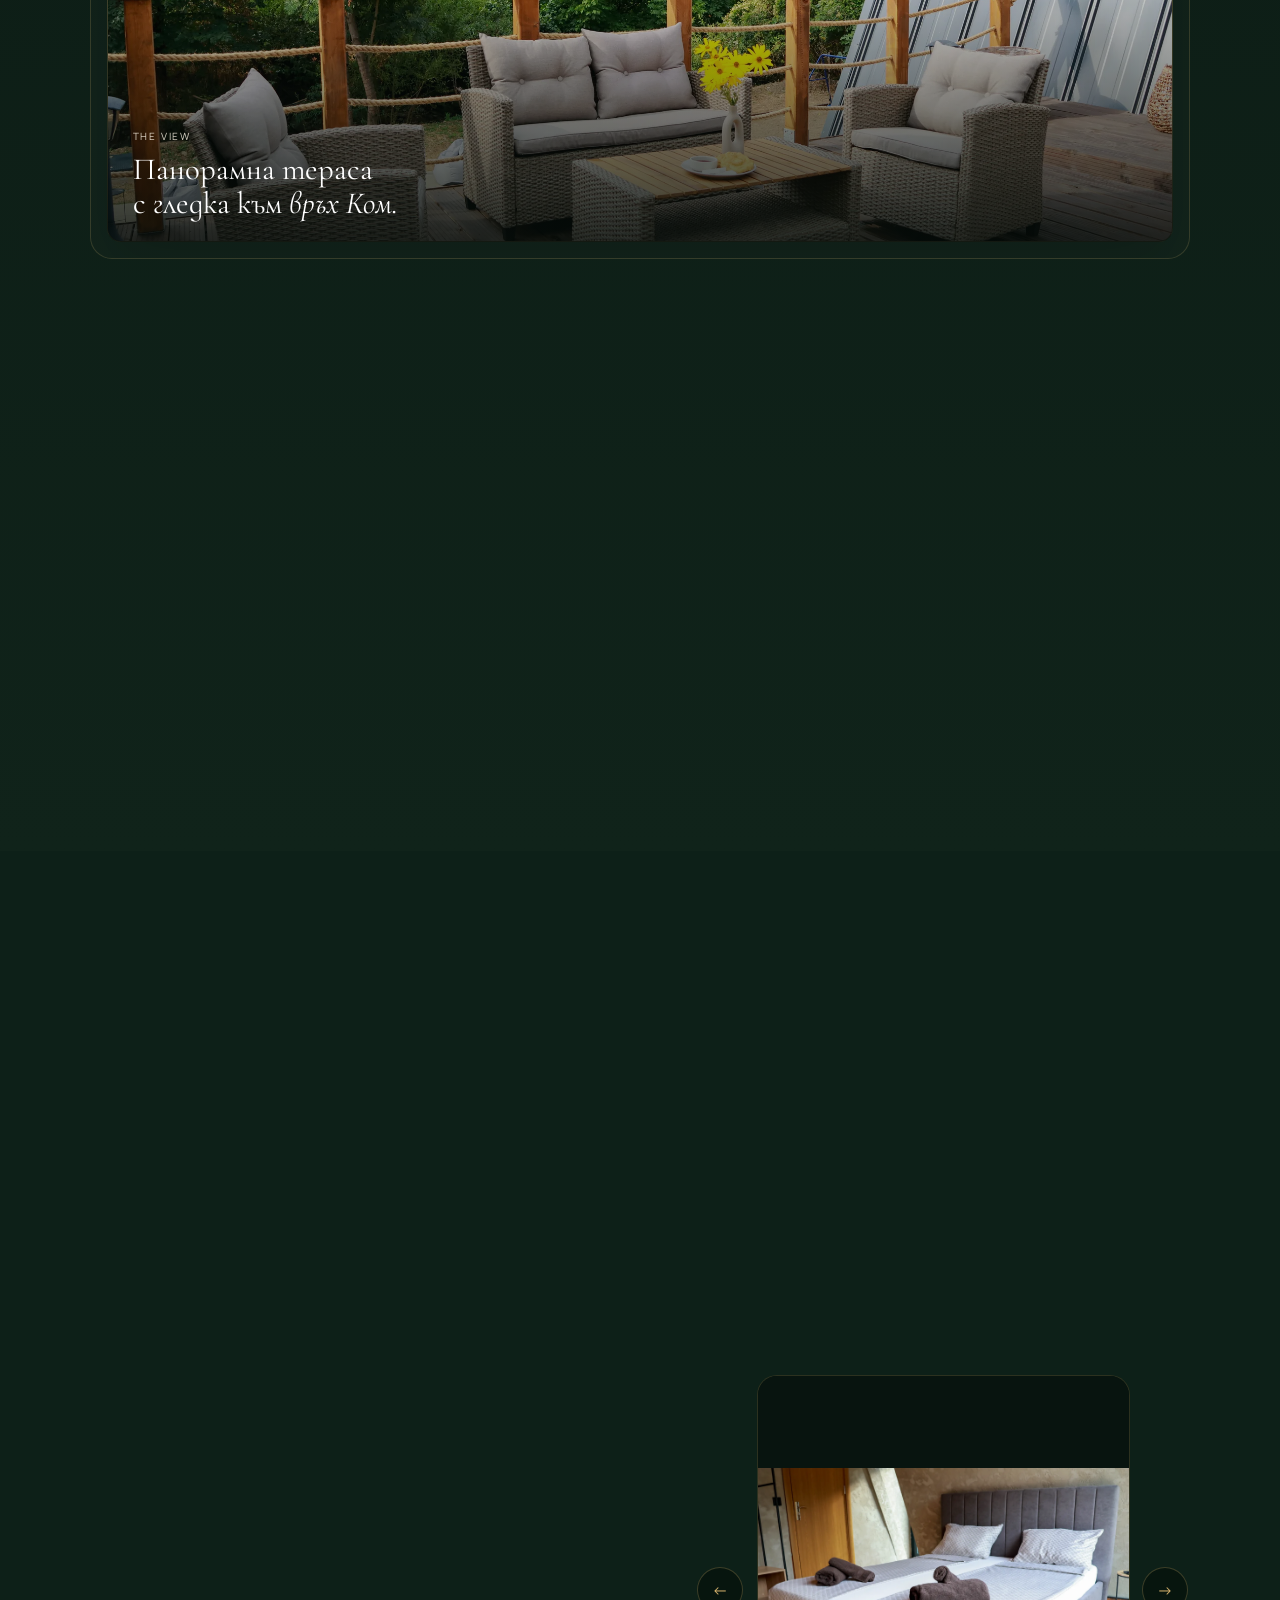
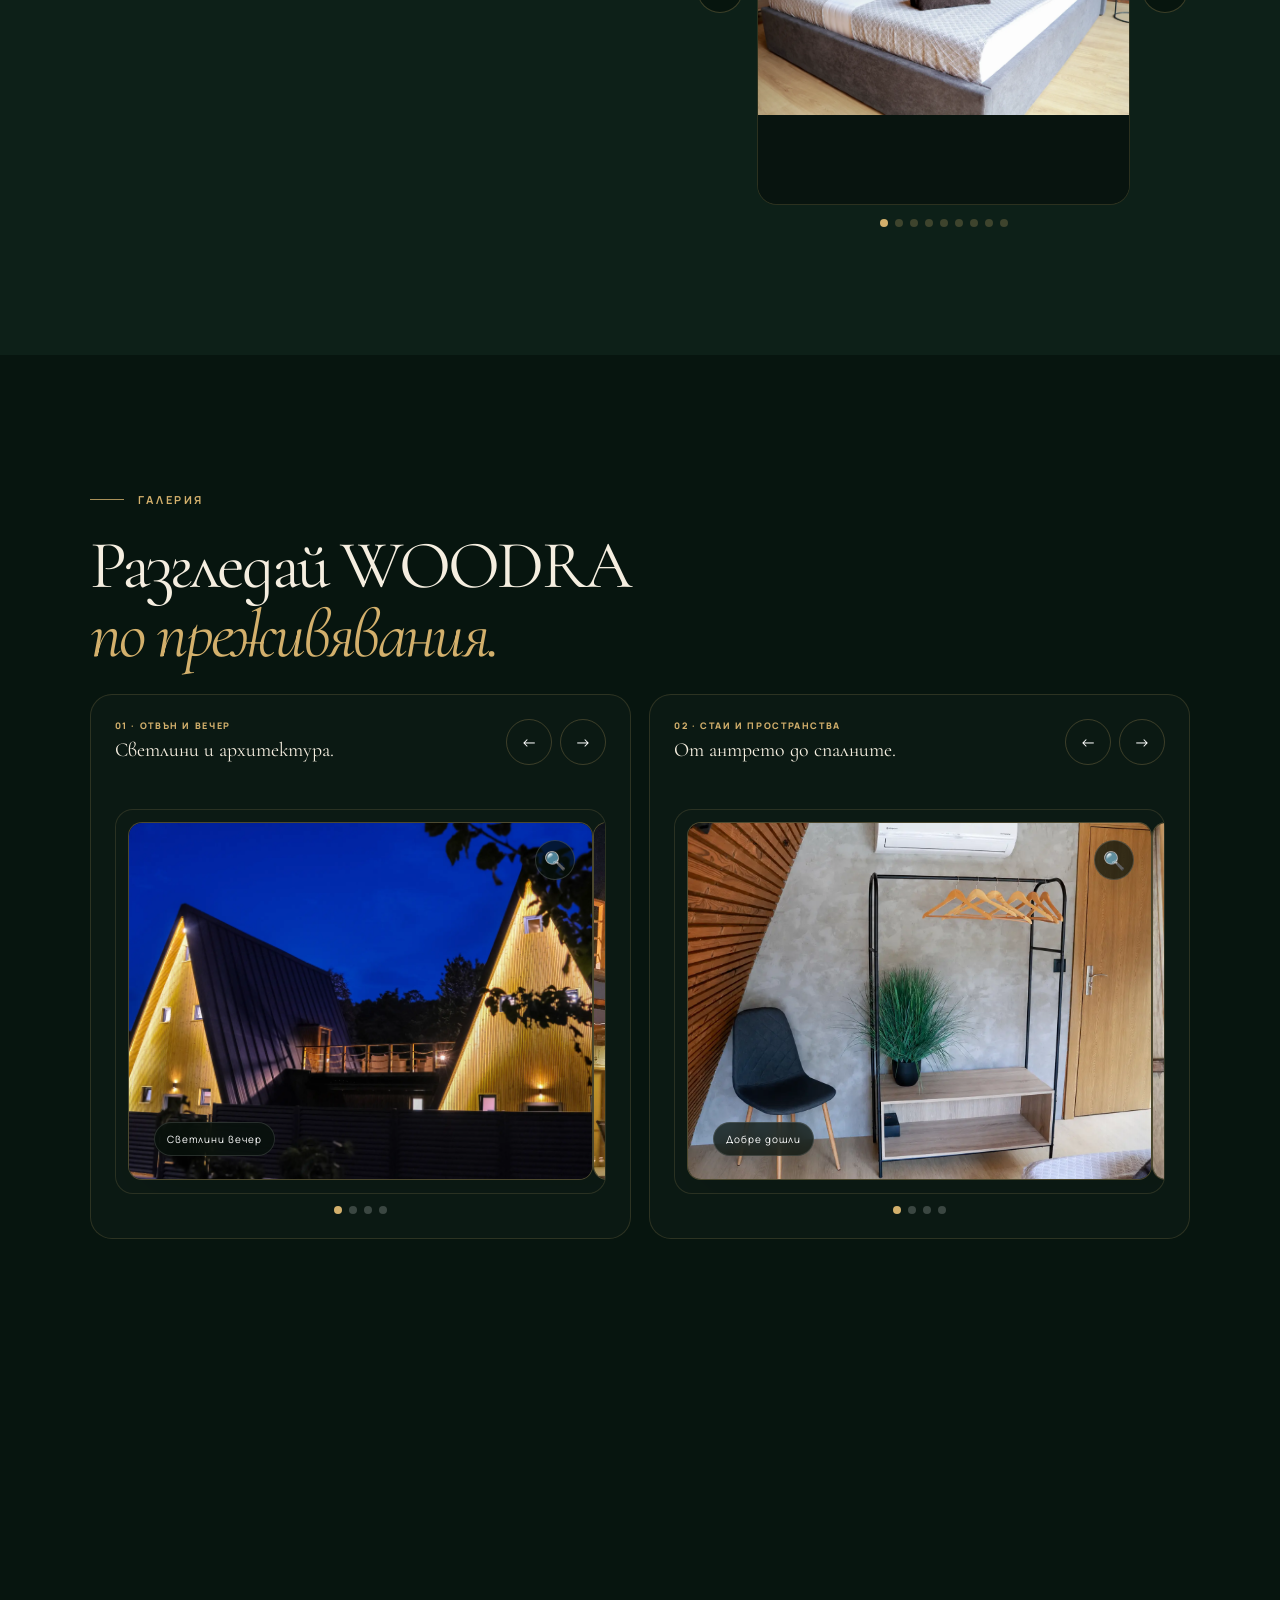
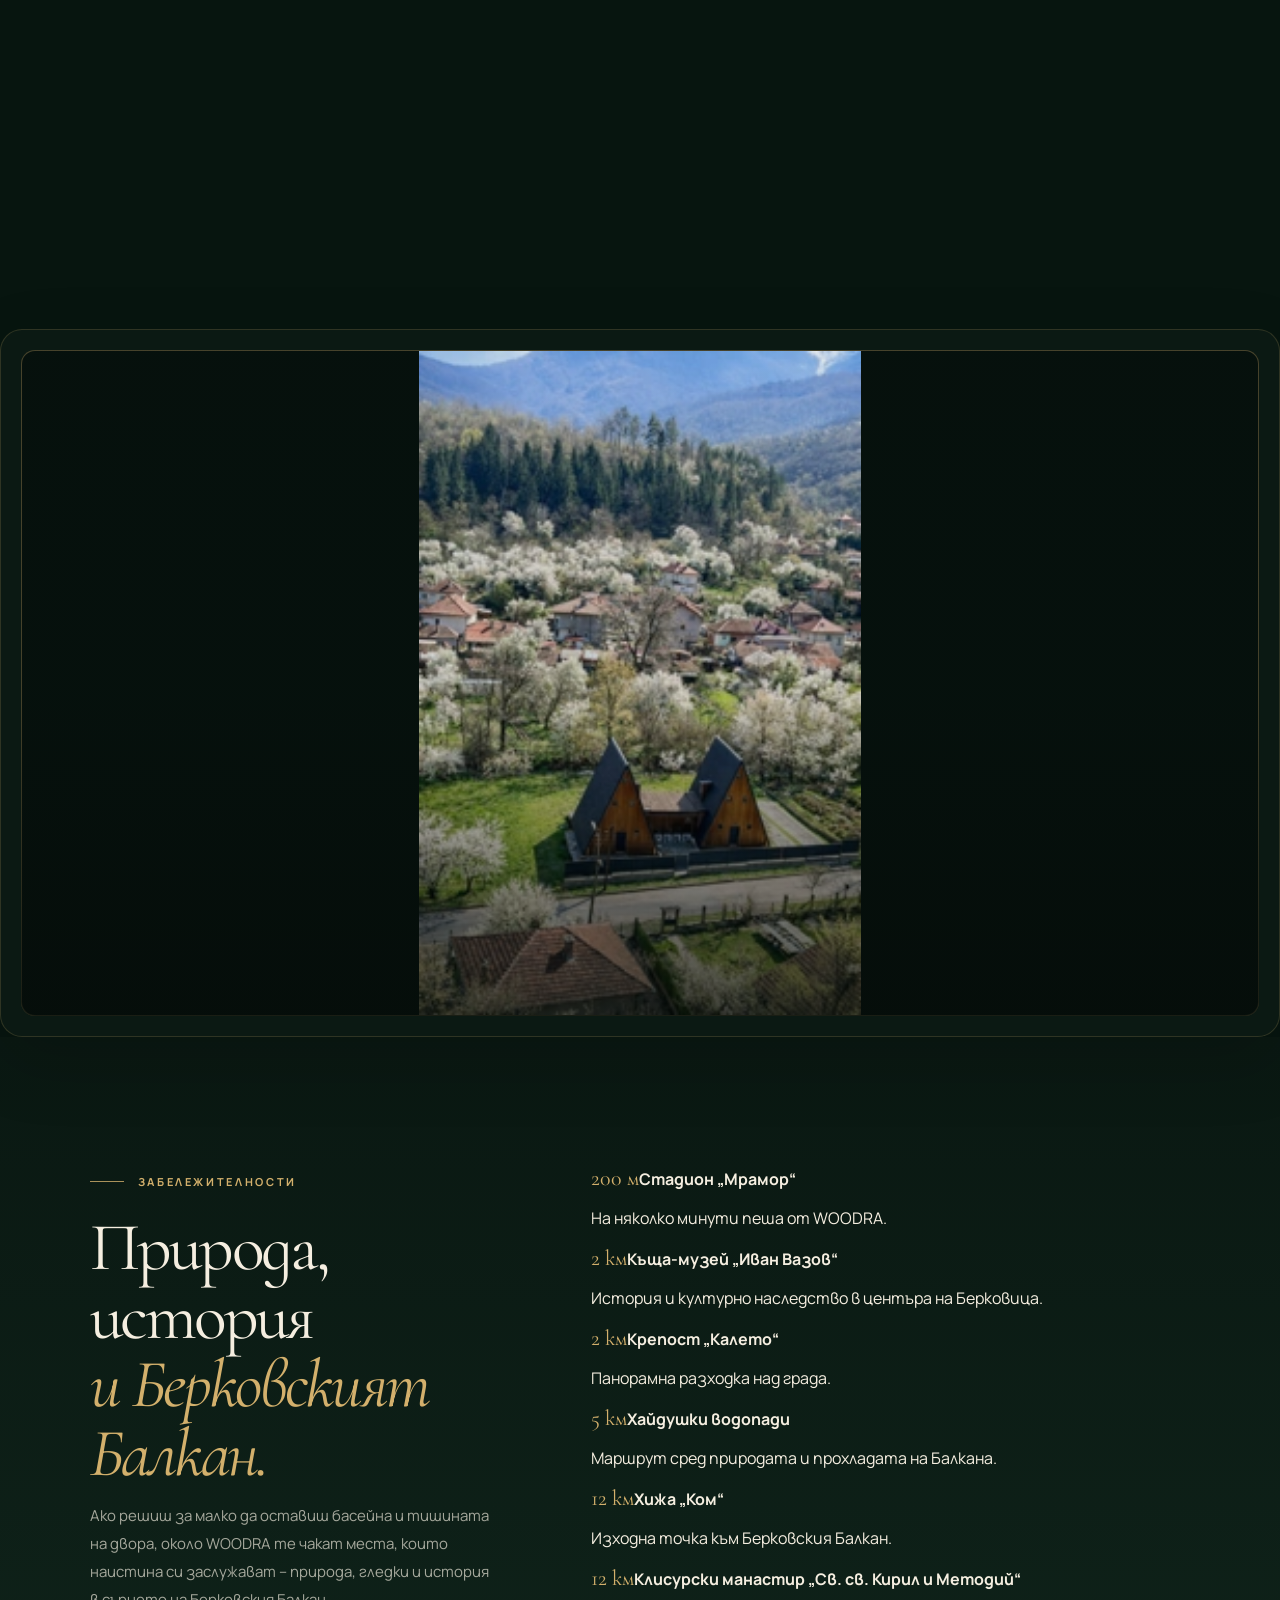
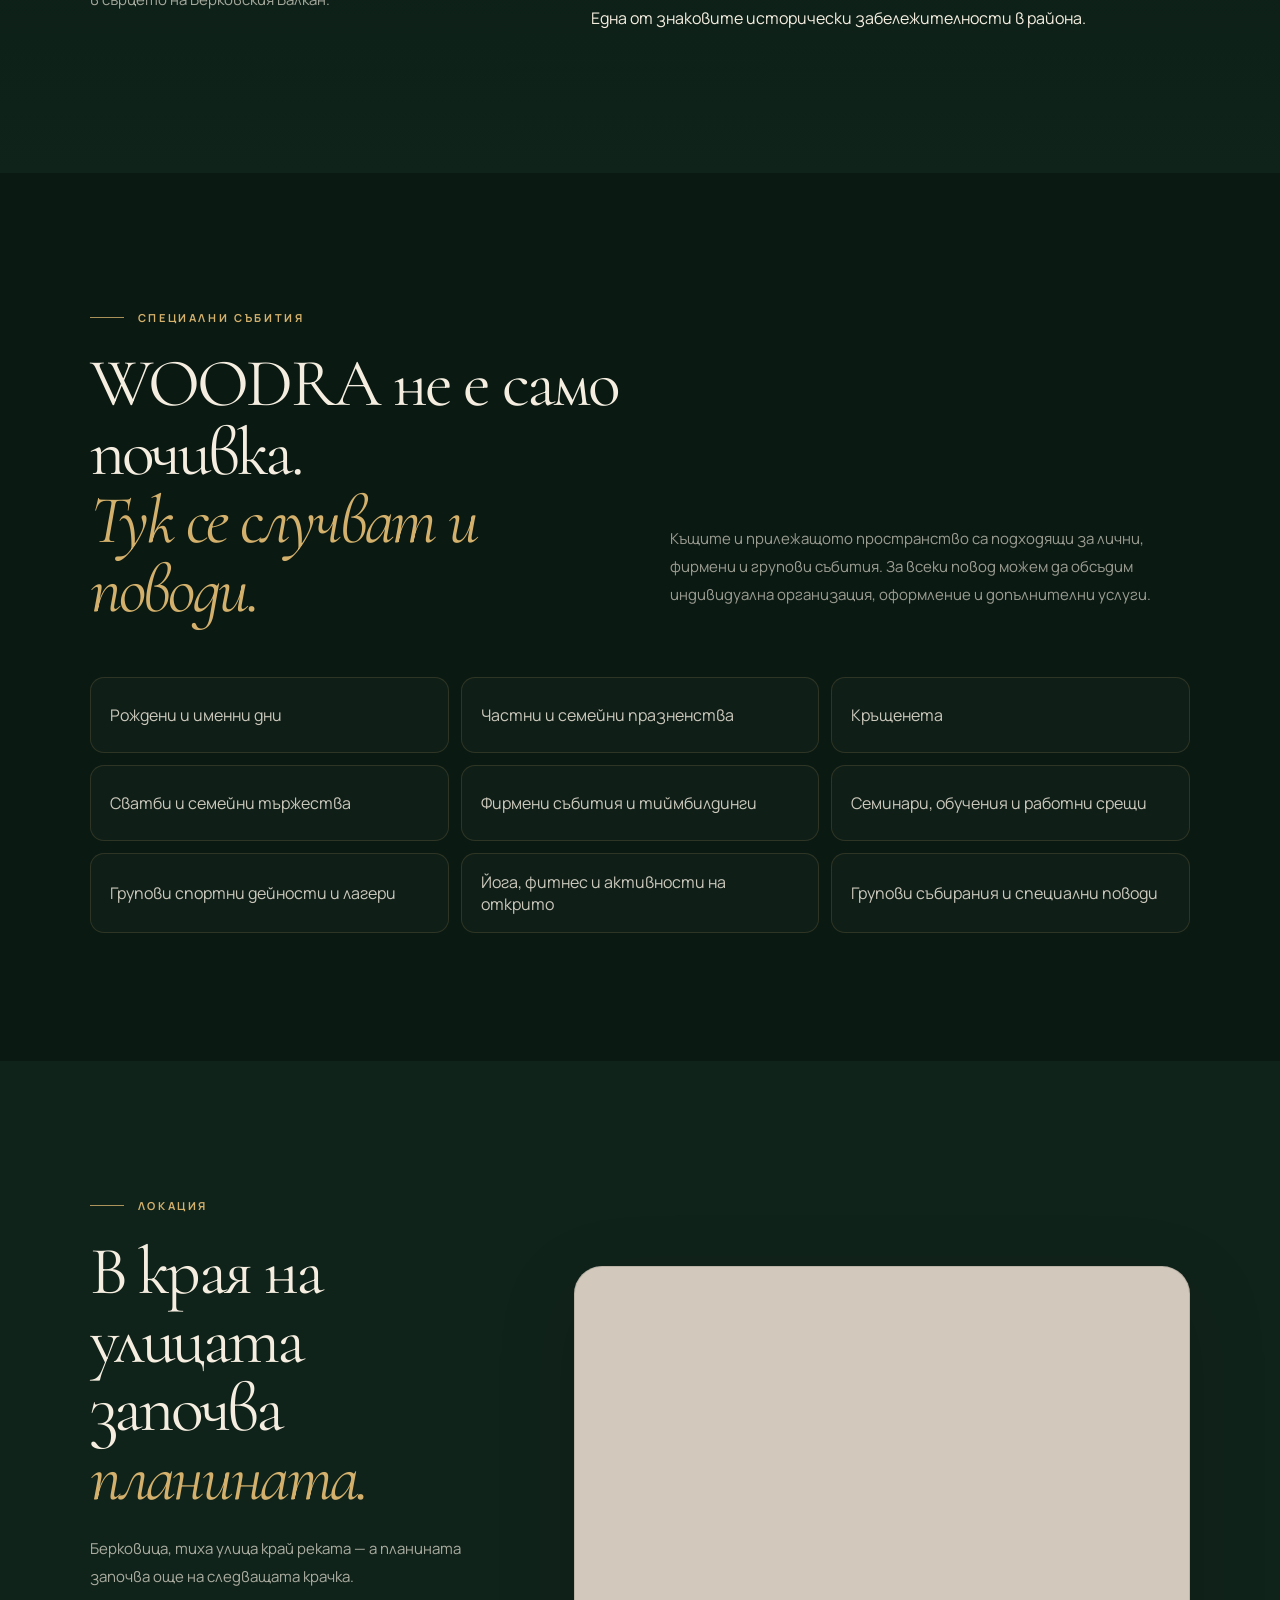
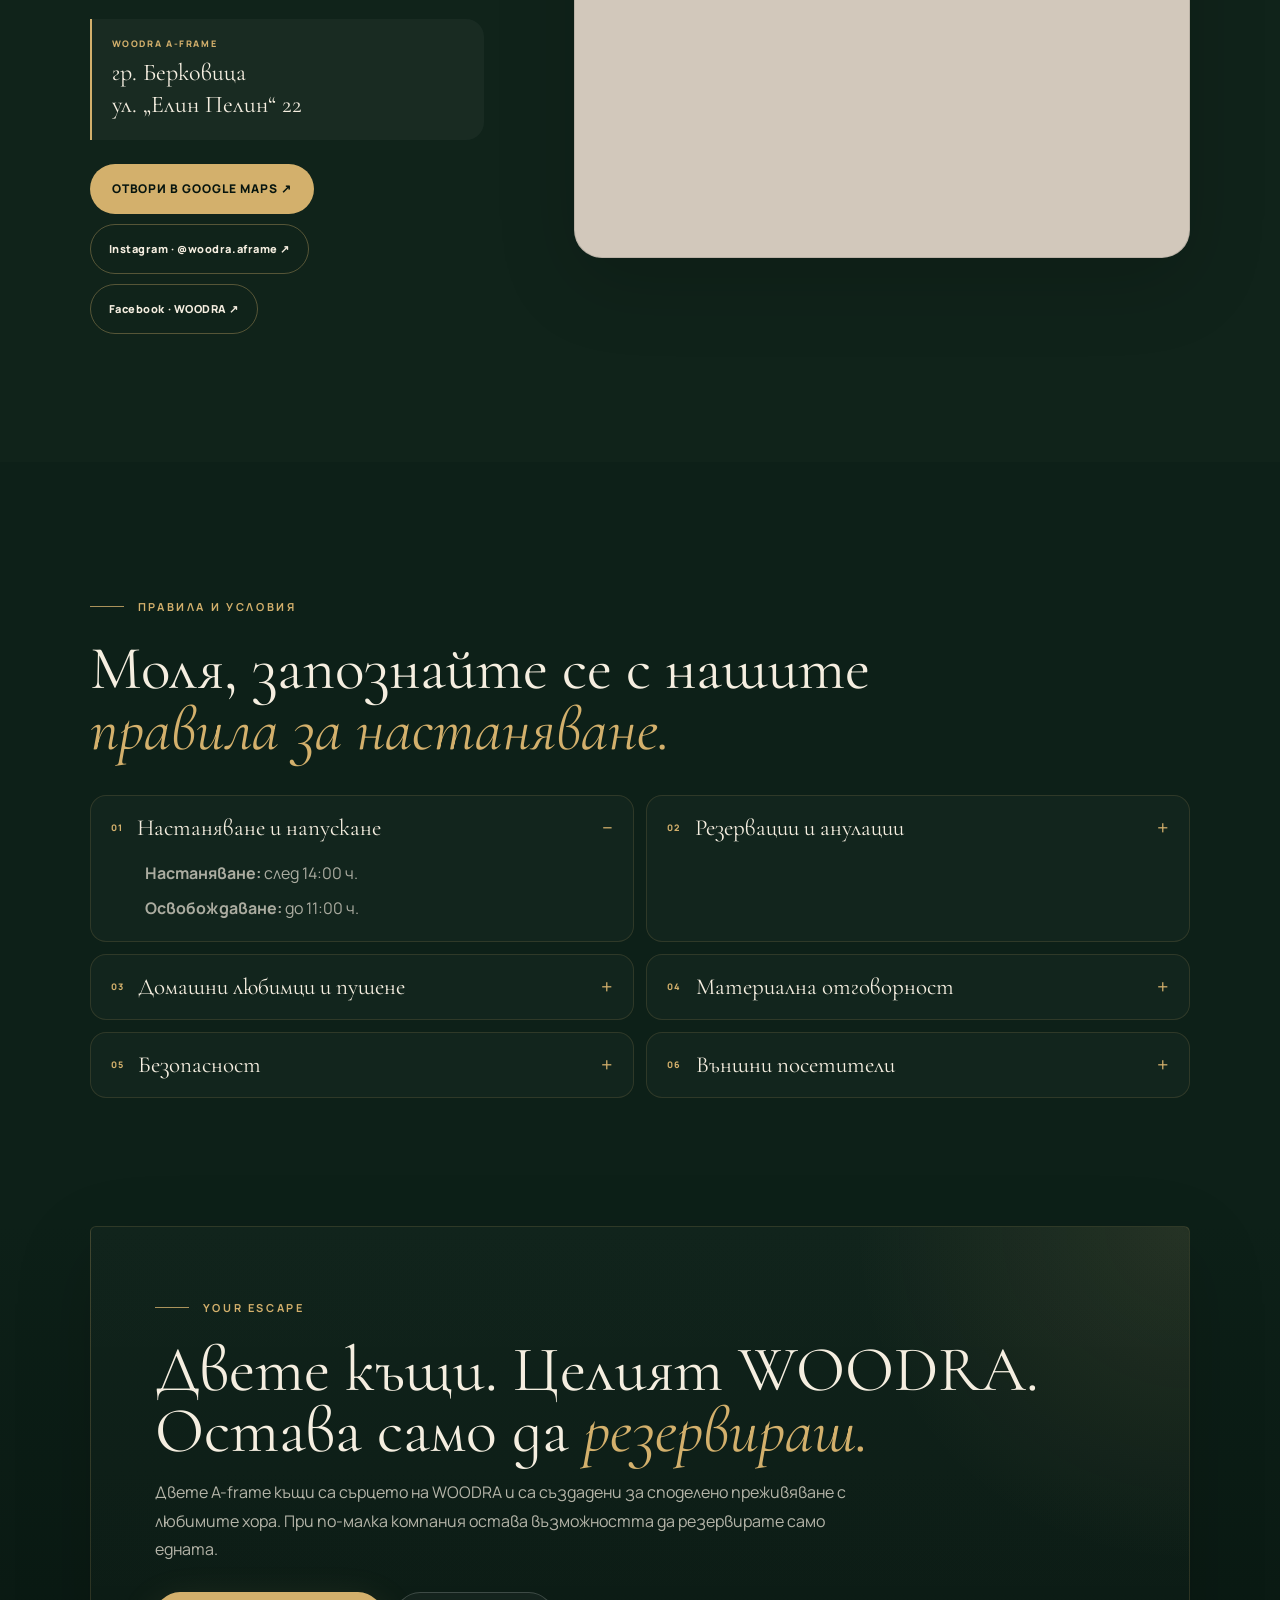
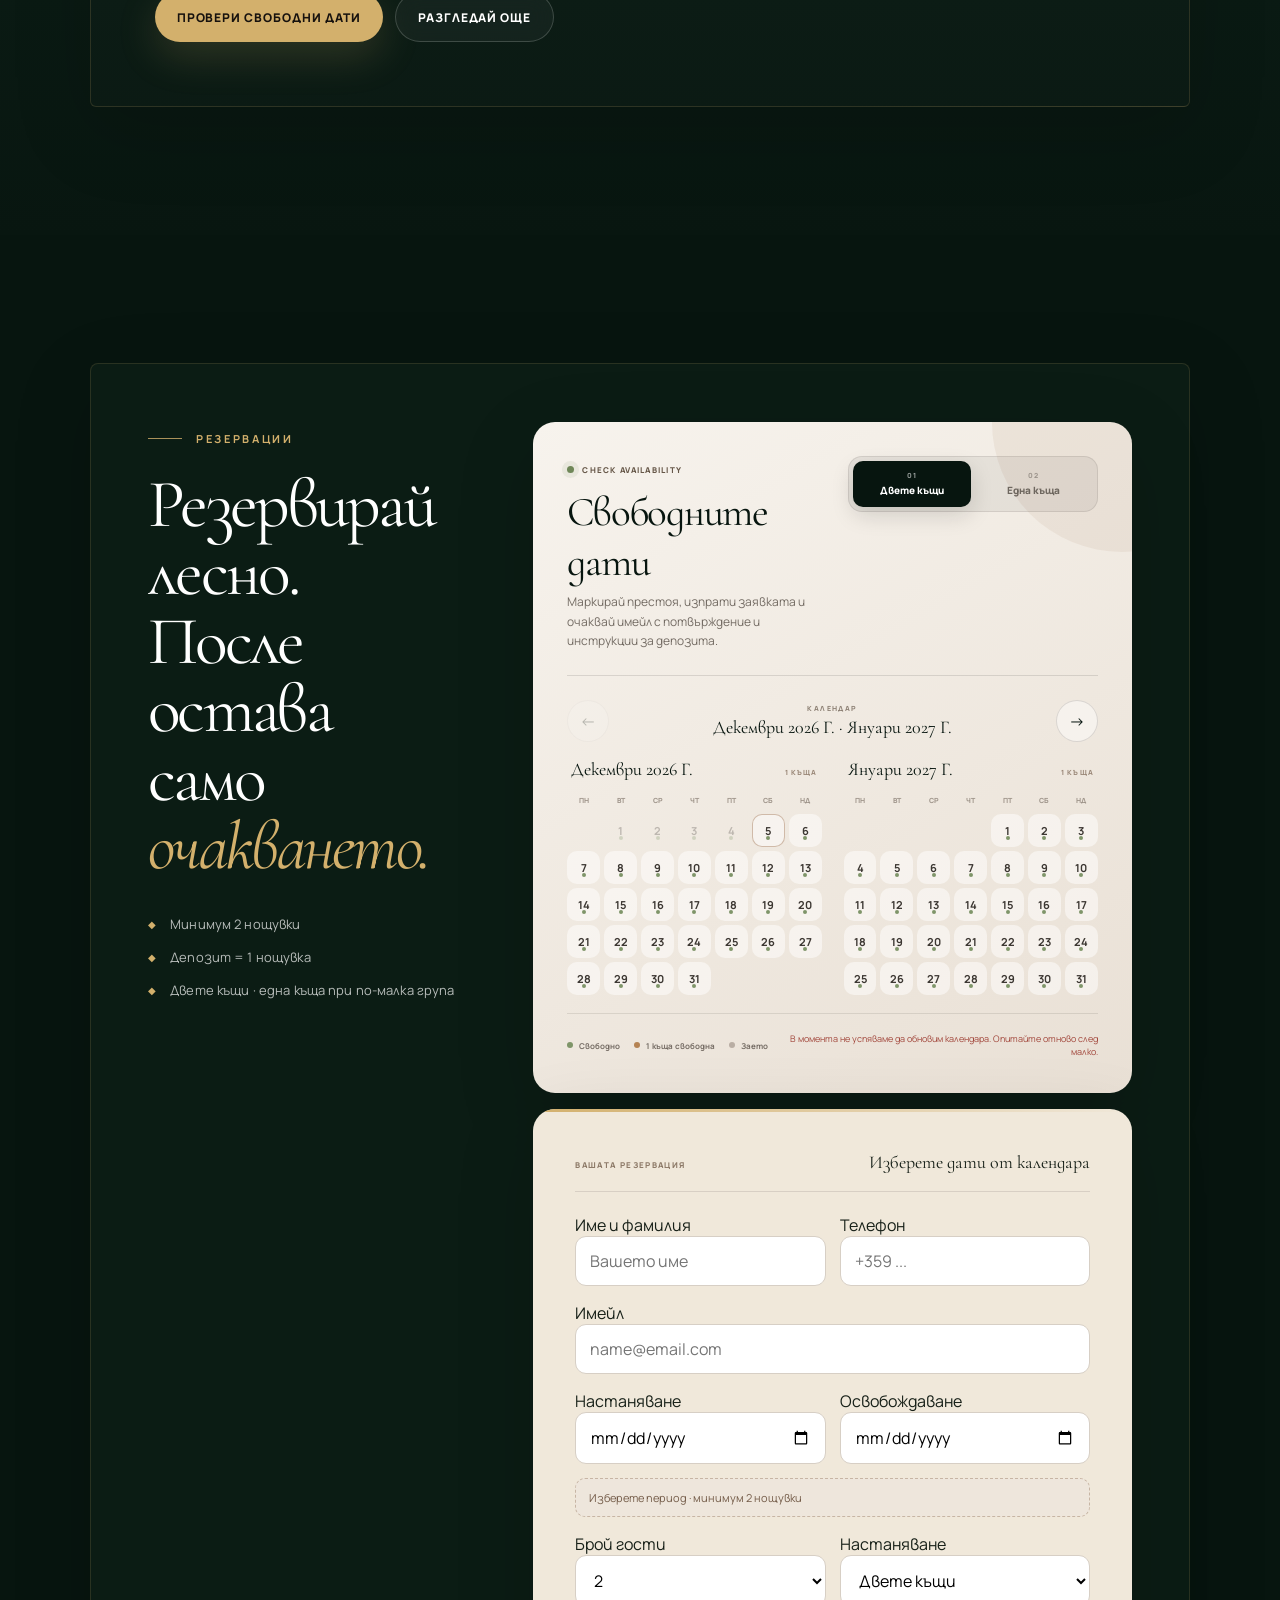
==== commit c83474da: "Add files via upload" ====
--- a/index.html
+++ b/index.html
@@ -48,7 +48,7 @@
 @media(max-width:720px){.woodra-cookie-consent{left:12px;right:12px;bottom:12px;width:auto;padding:15px}.woodra-cookie-consent strong{font-size:19px}.woodra-cookie-actions button{font-size:8px}}
 </style>
 <script defer="" src="config.js?v=20260903-hero3"></script>
-<script defer="" src="script.js?v=20260905-swipe2"></script>
+<script defer="" src="script.js?v=20260905-counter1"></script>
 
 </head>
 <body>
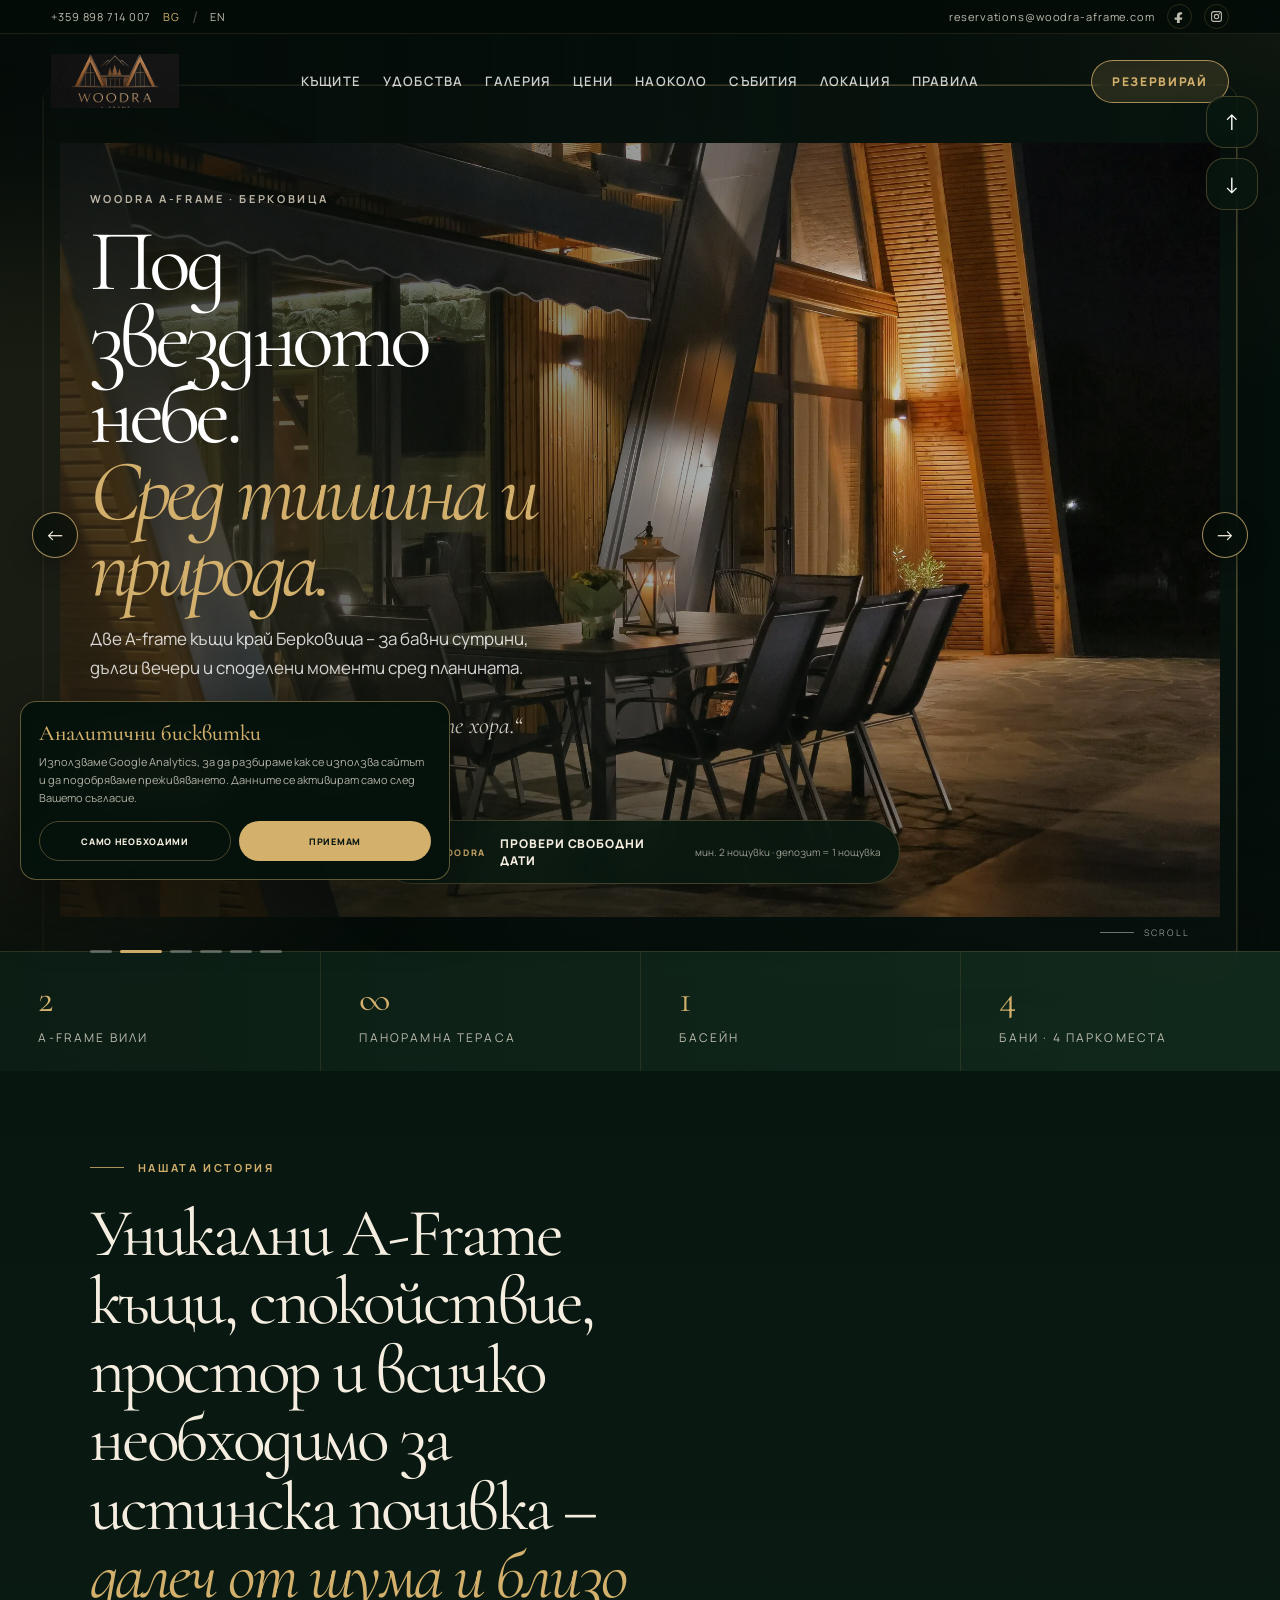
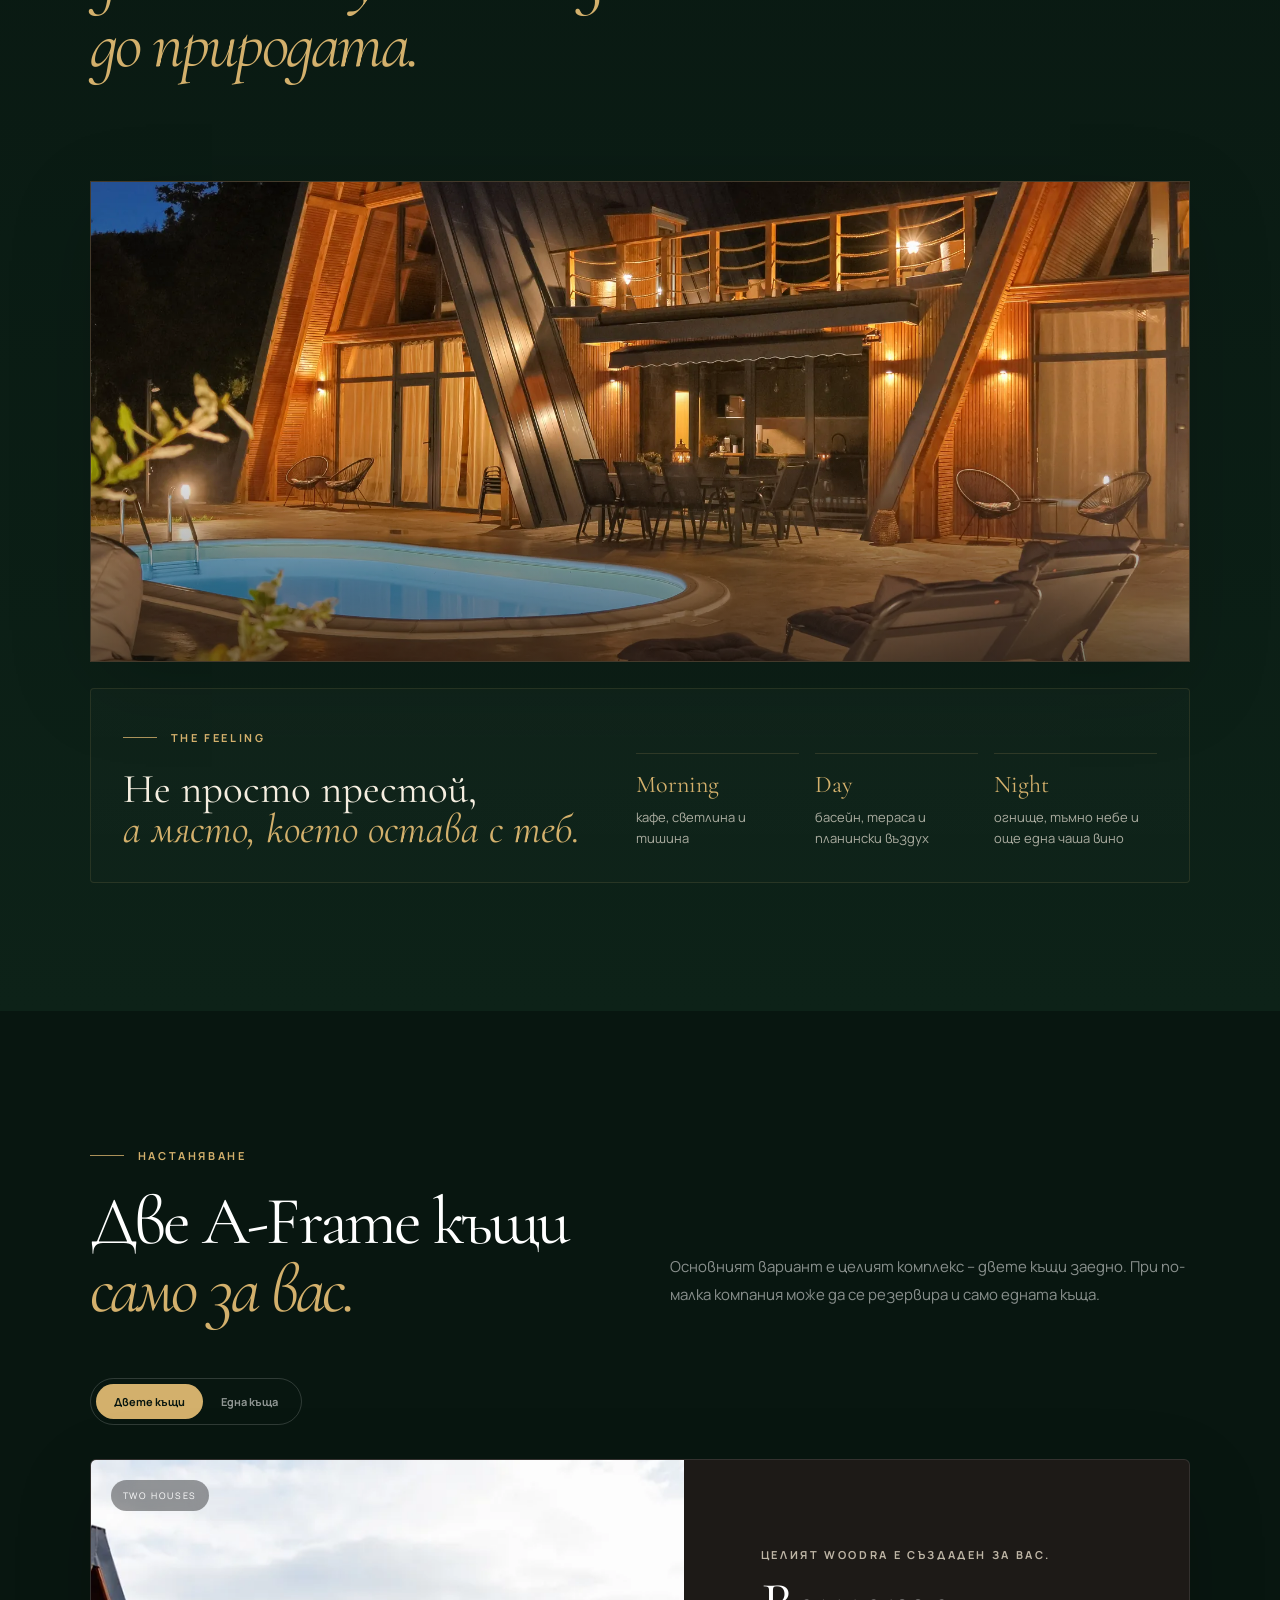
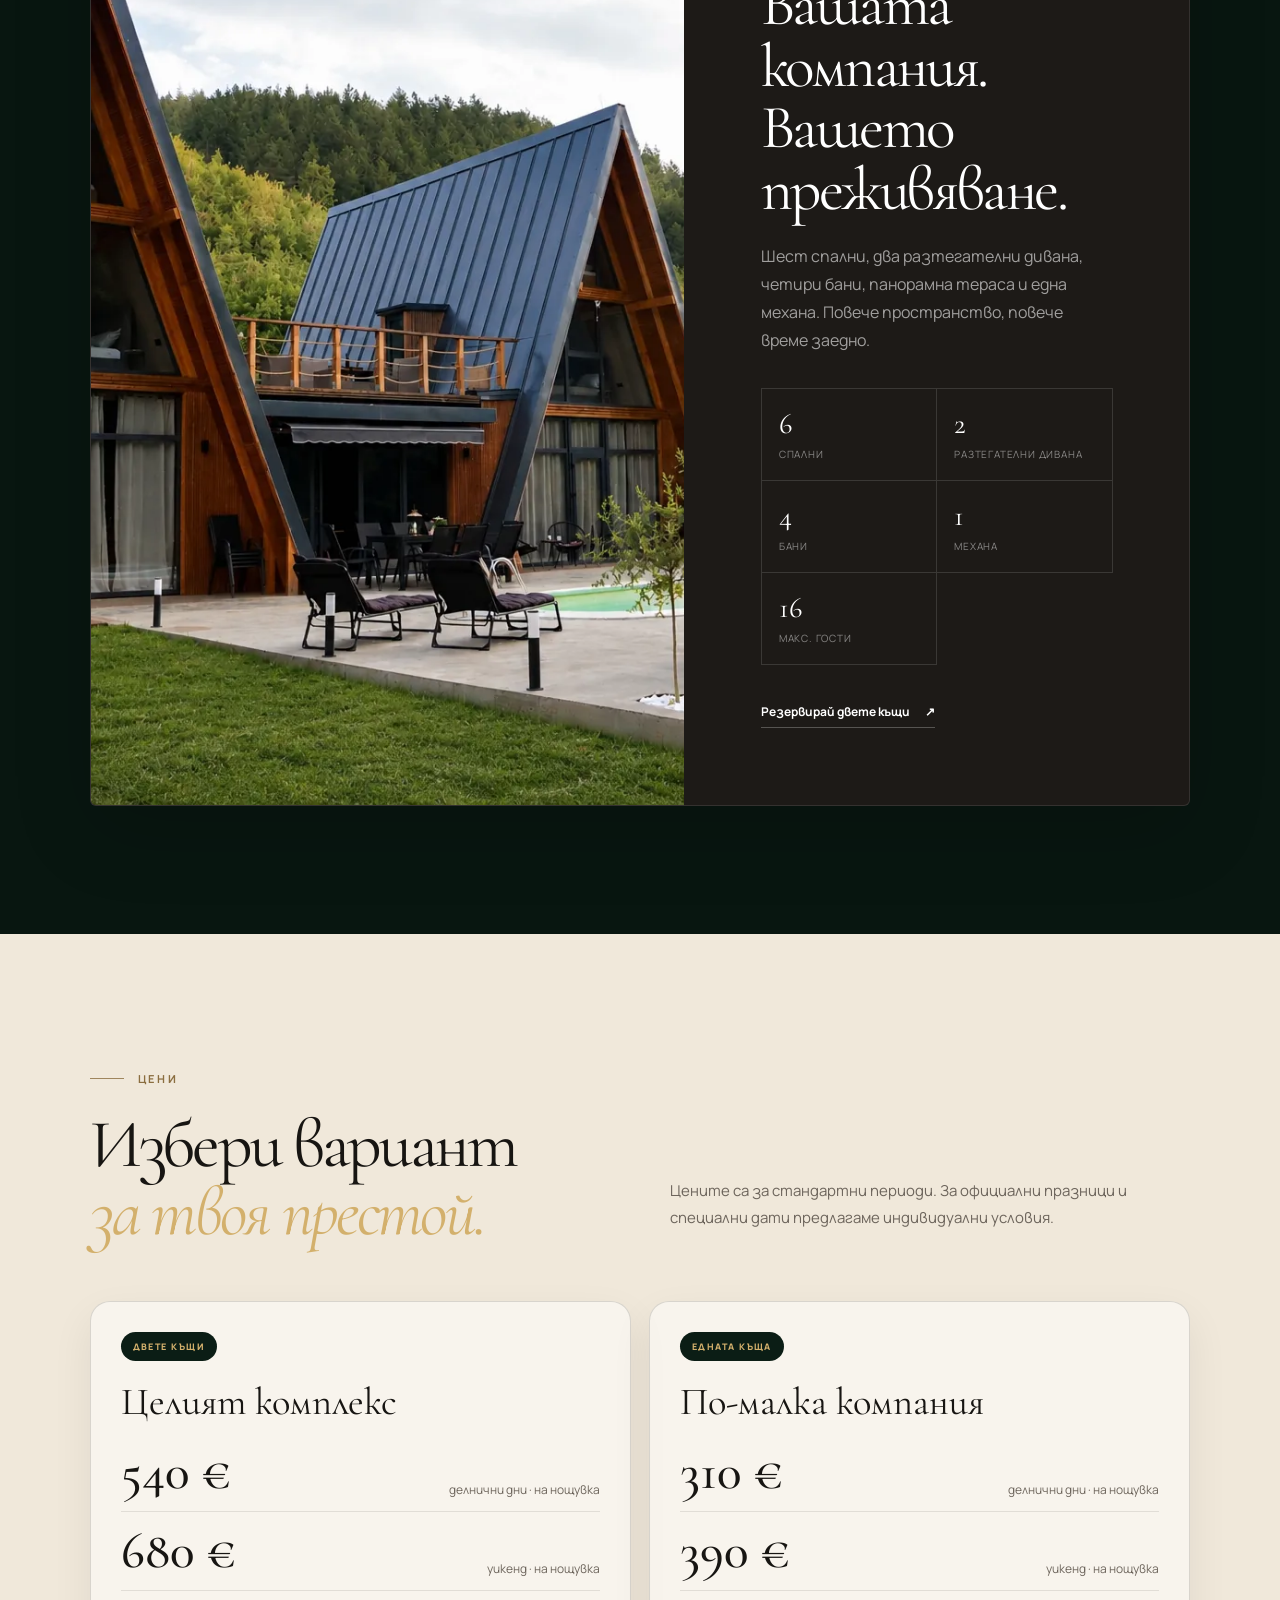
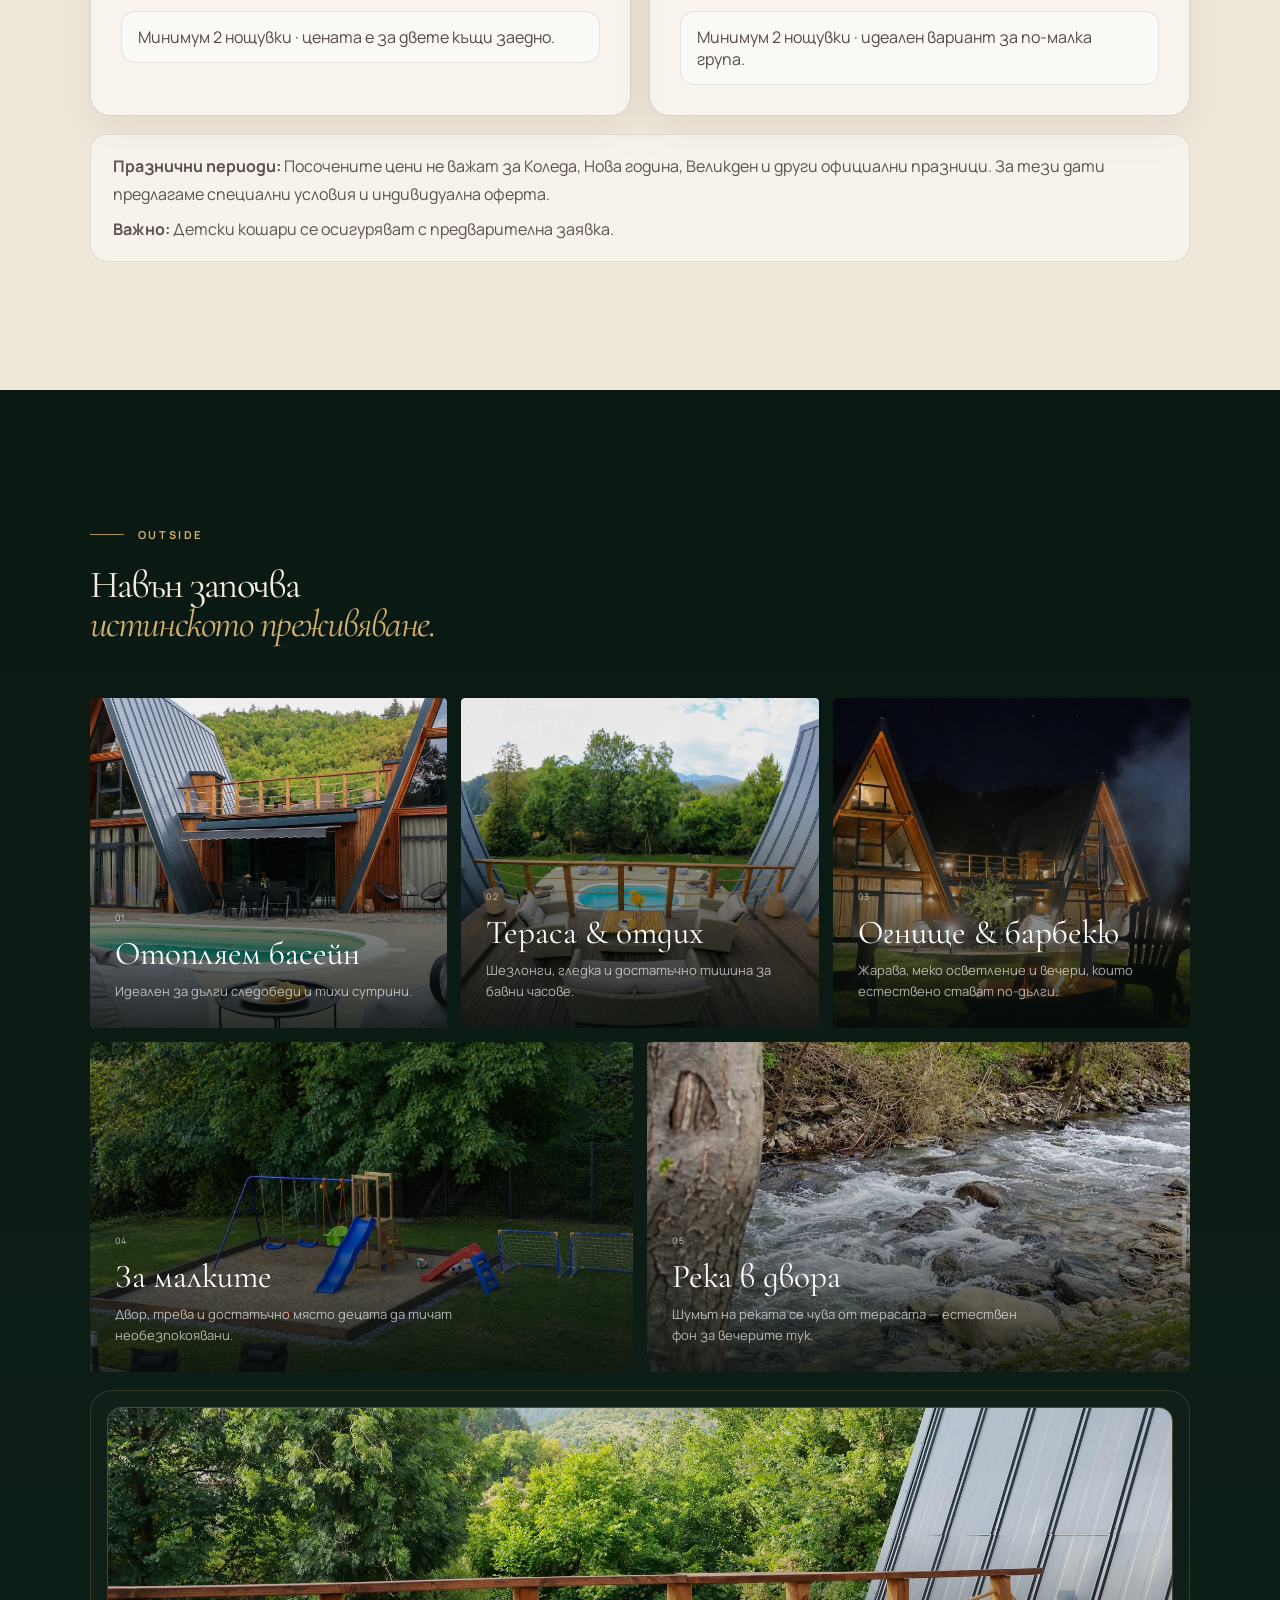
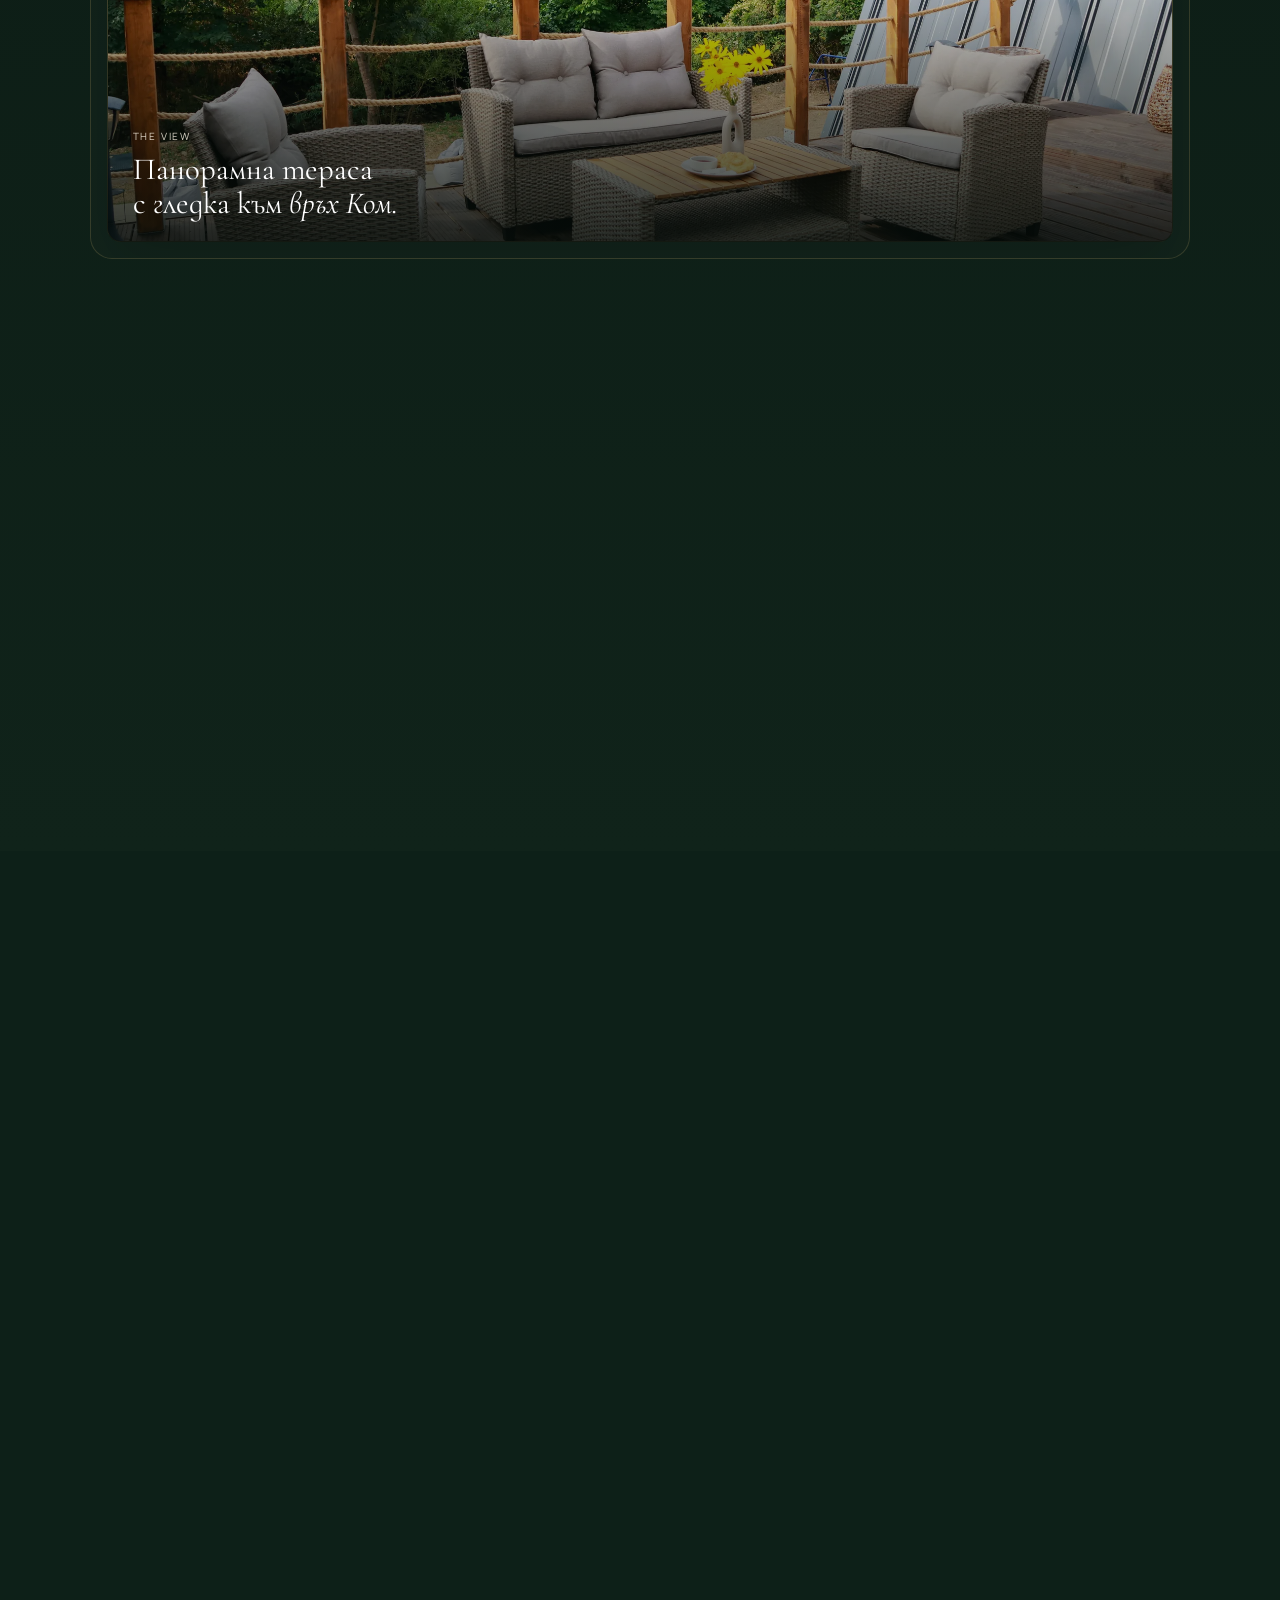
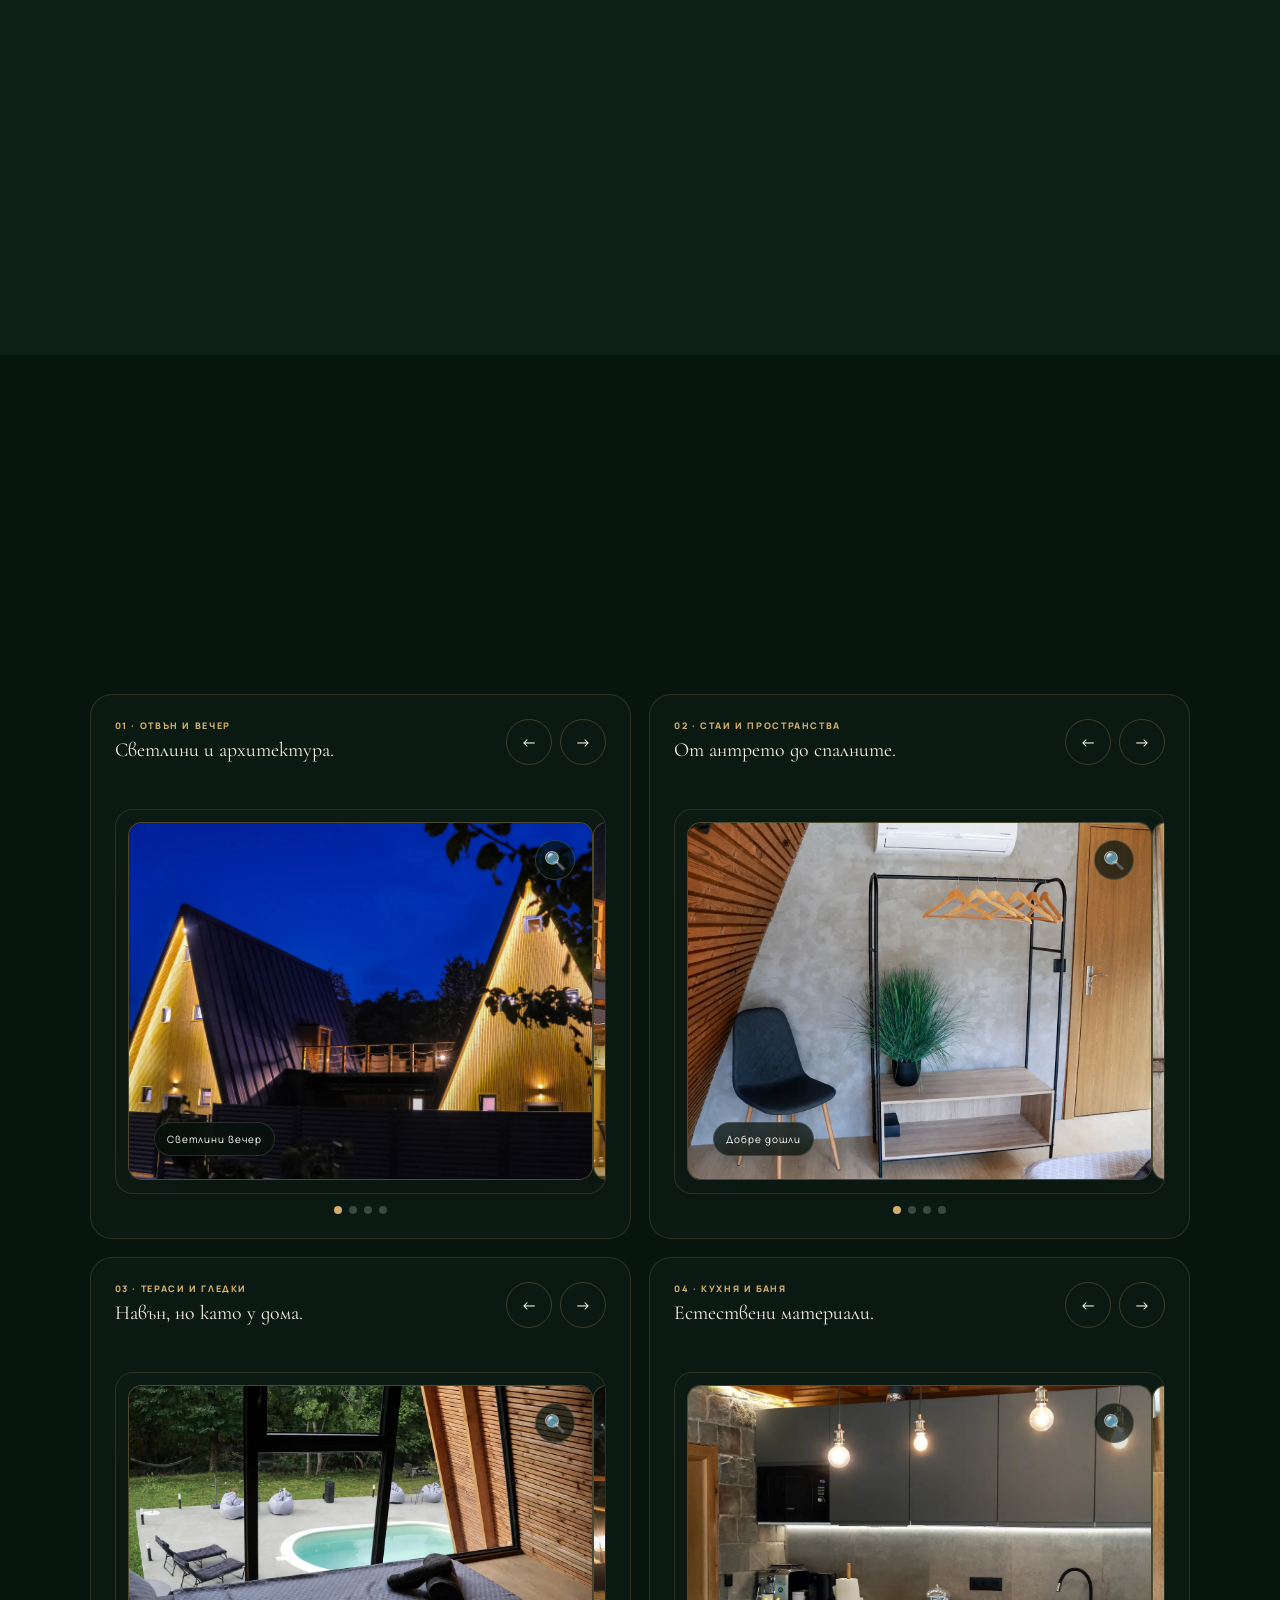
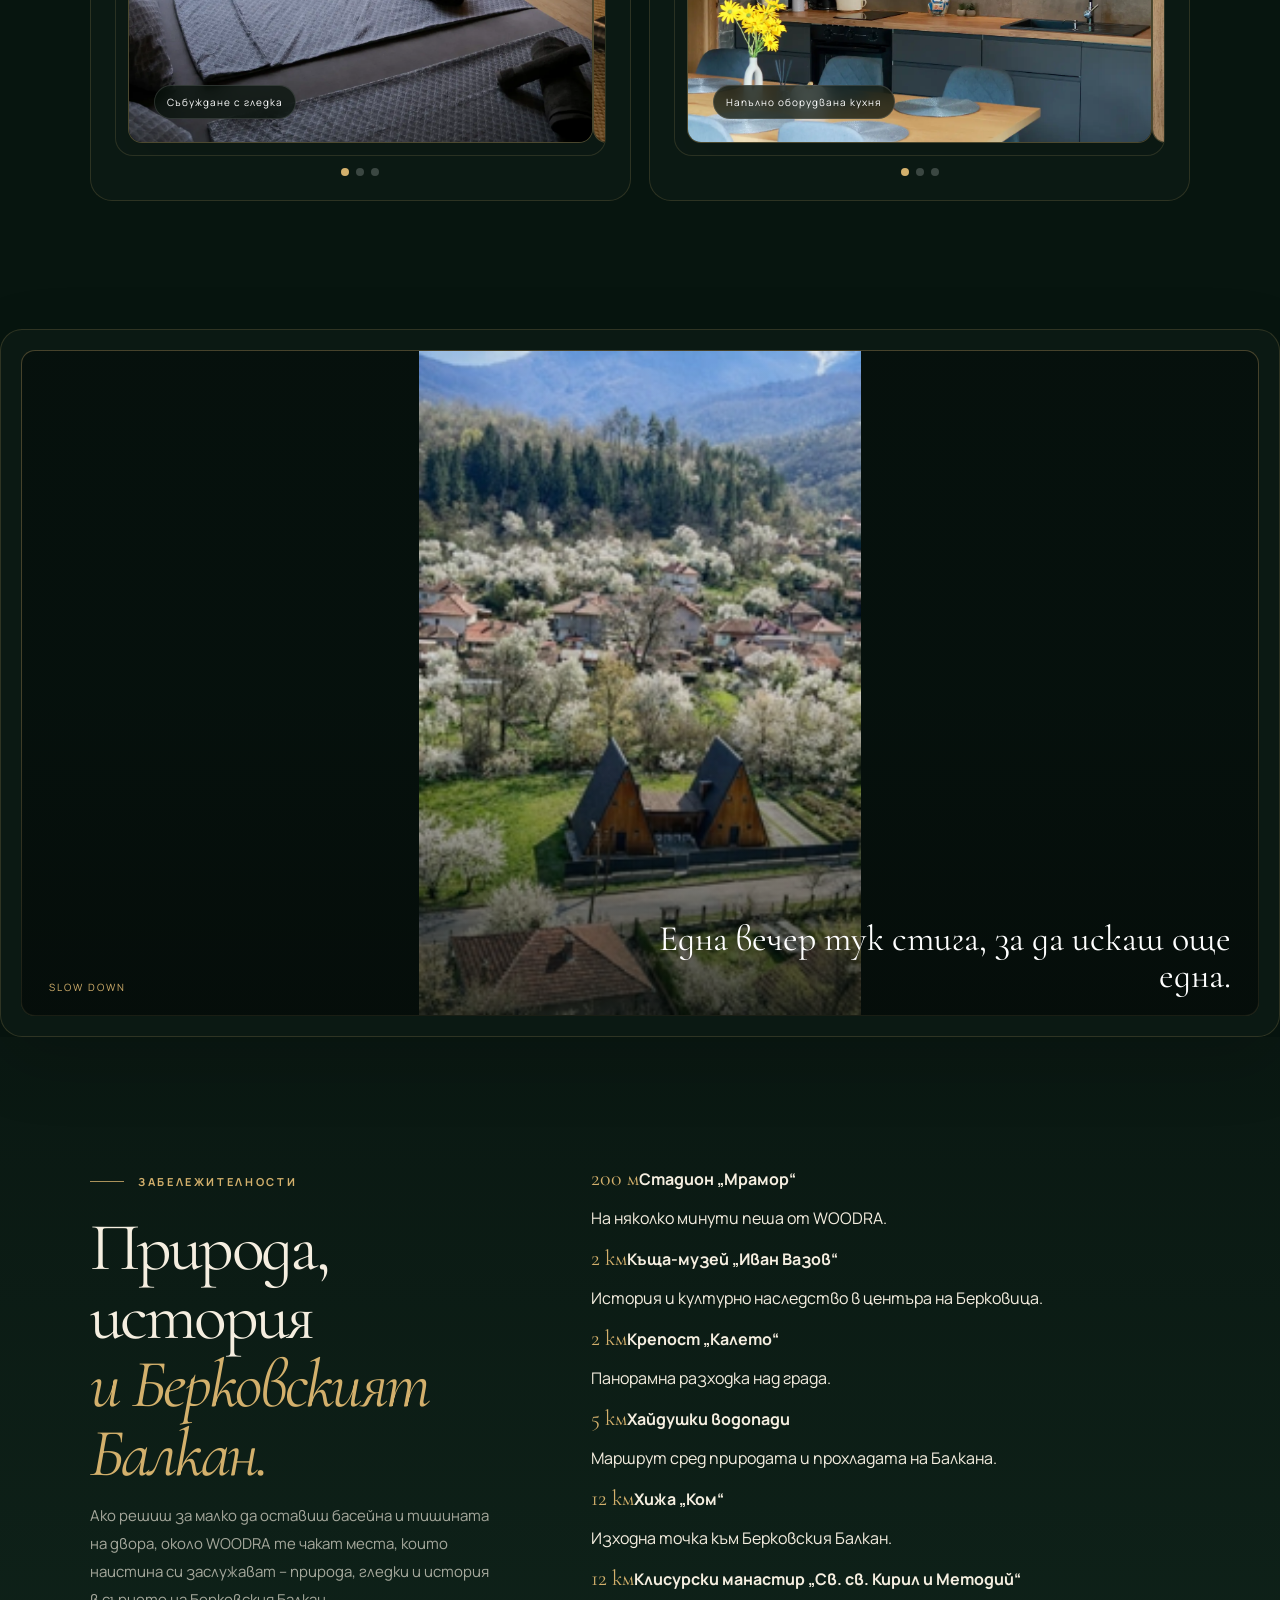
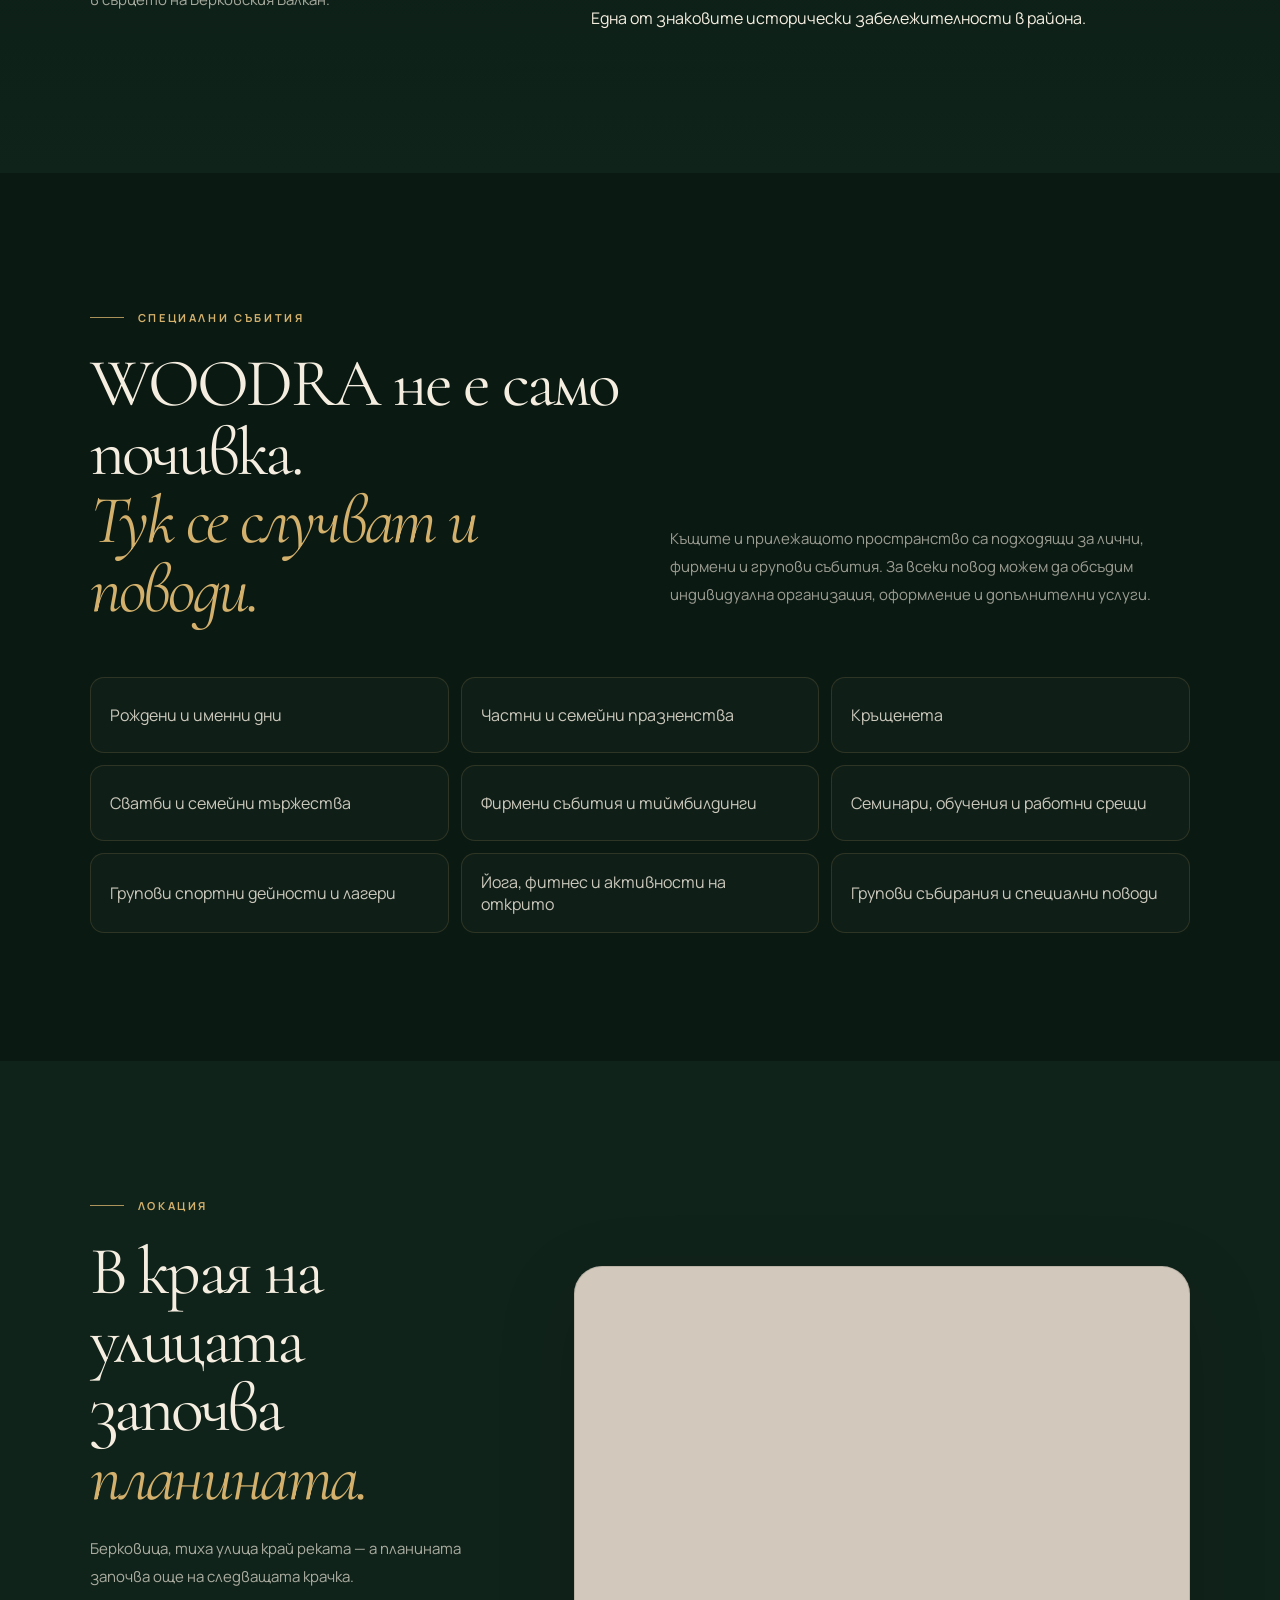
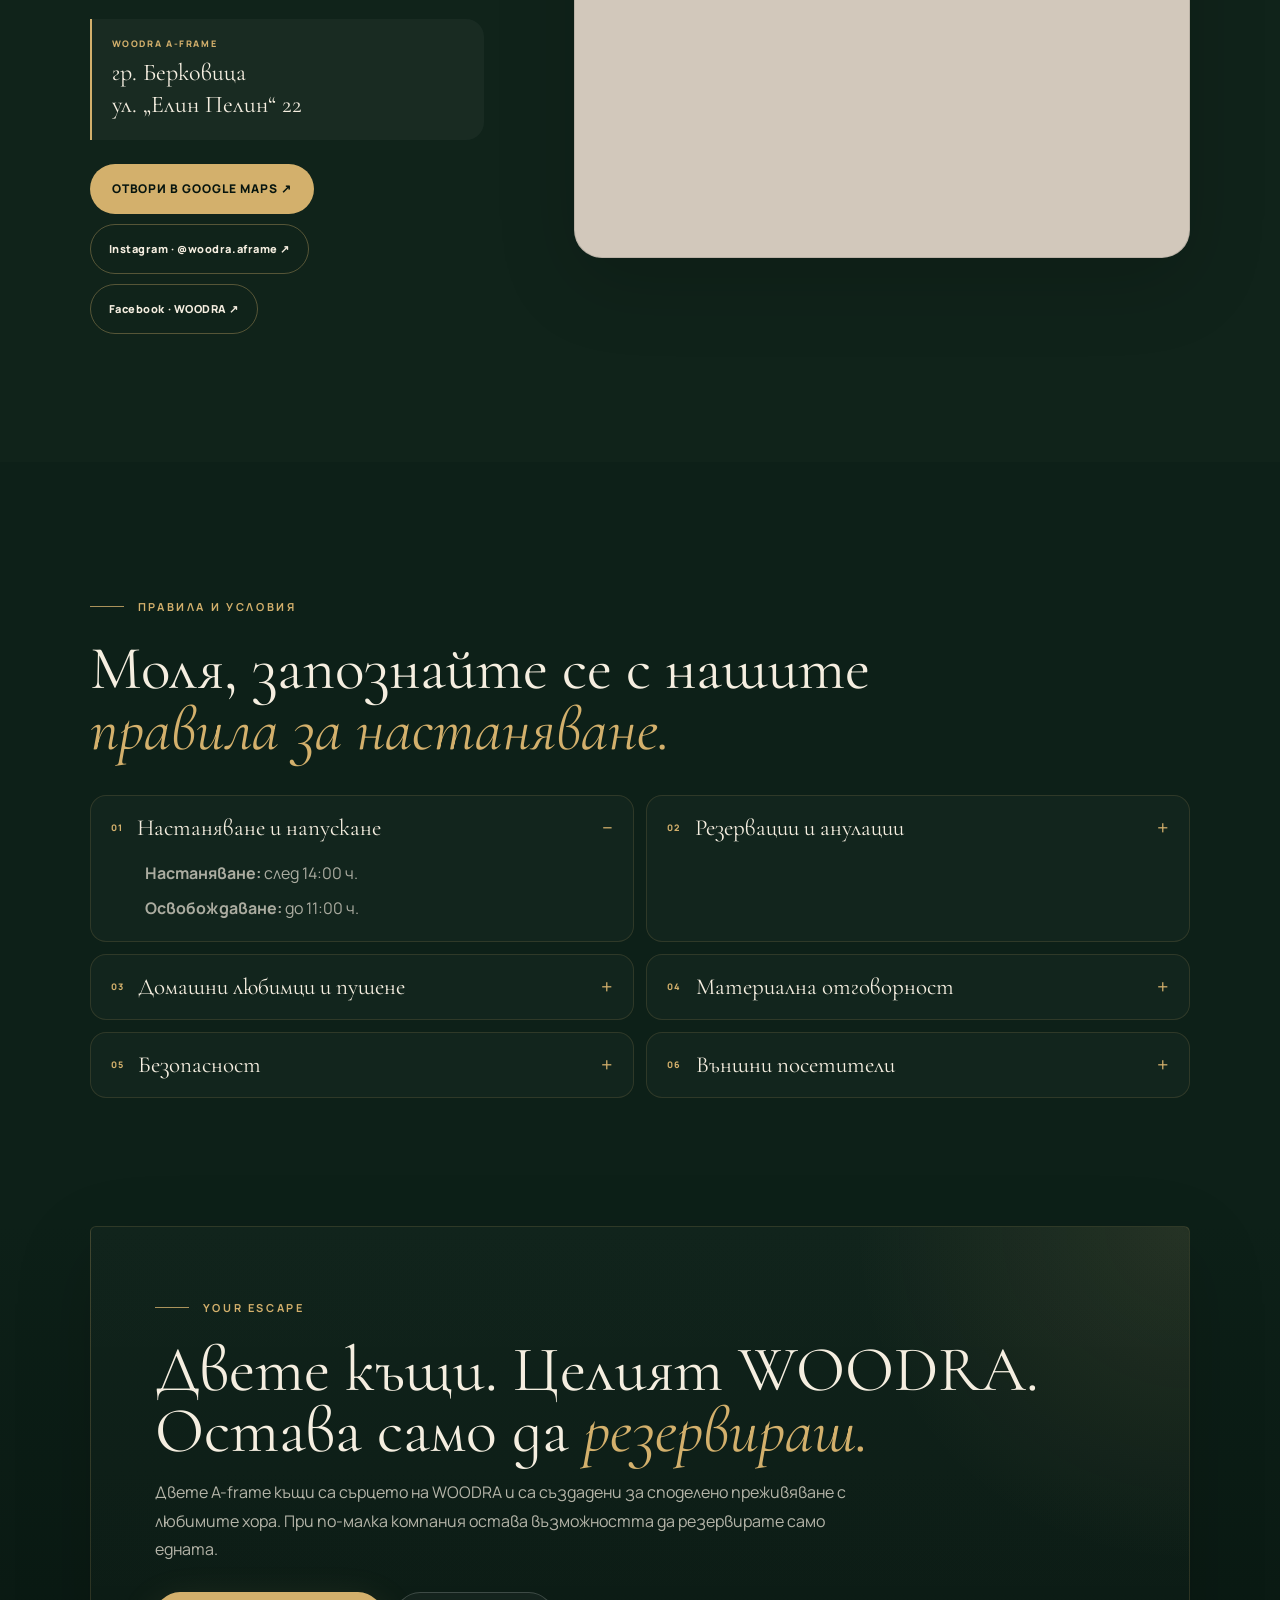
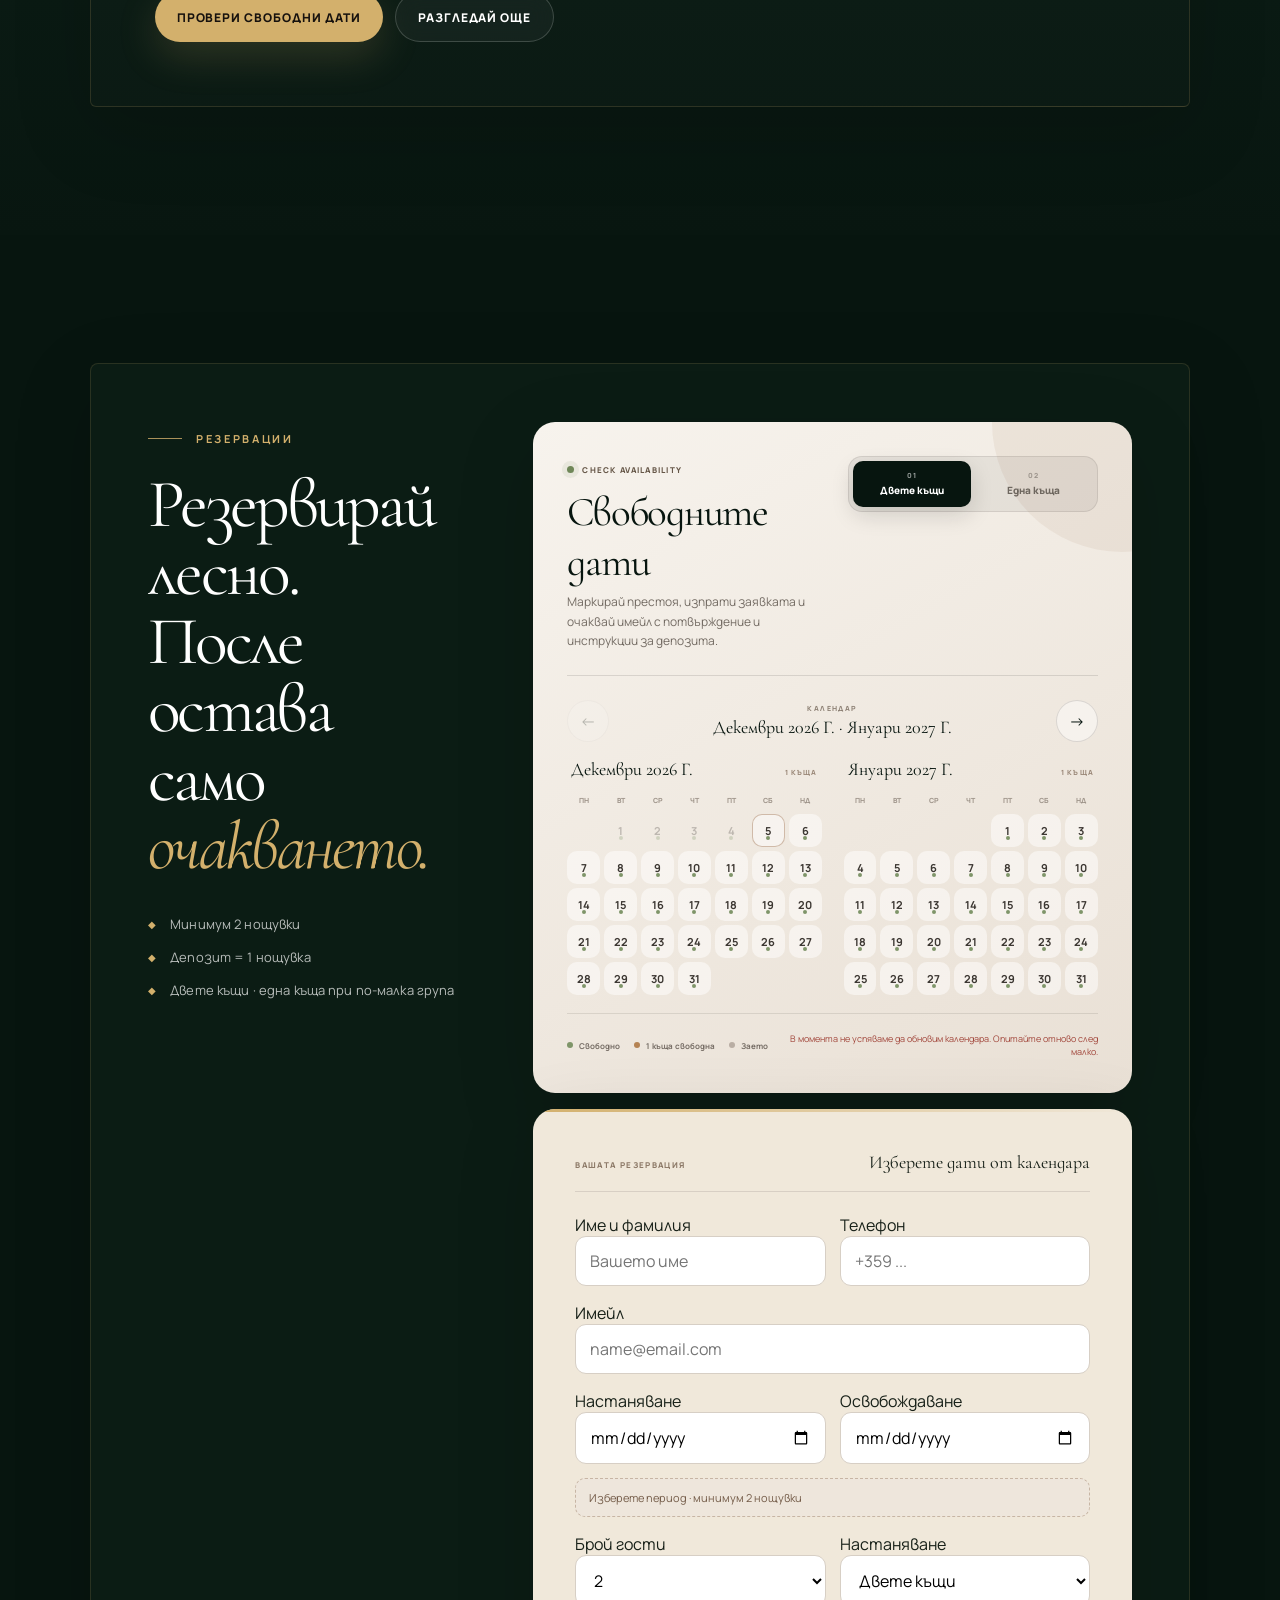
==== commit 55d7db13: "Update index.html" ====
--- a/index.html
+++ b/index.html
@@ -647,7 +647,7 @@
 </aside>
 <script id="woodra-analytics-loader">
 (function(){
-  var measurementId='G-57471318KR';
+  var measurementId='G-574Z1318KR';
   var storageKey='woodra_analytics_consent_v1';
   var banner=document.getElementById('woodra-cookie-consent');
   var loaded=false;
